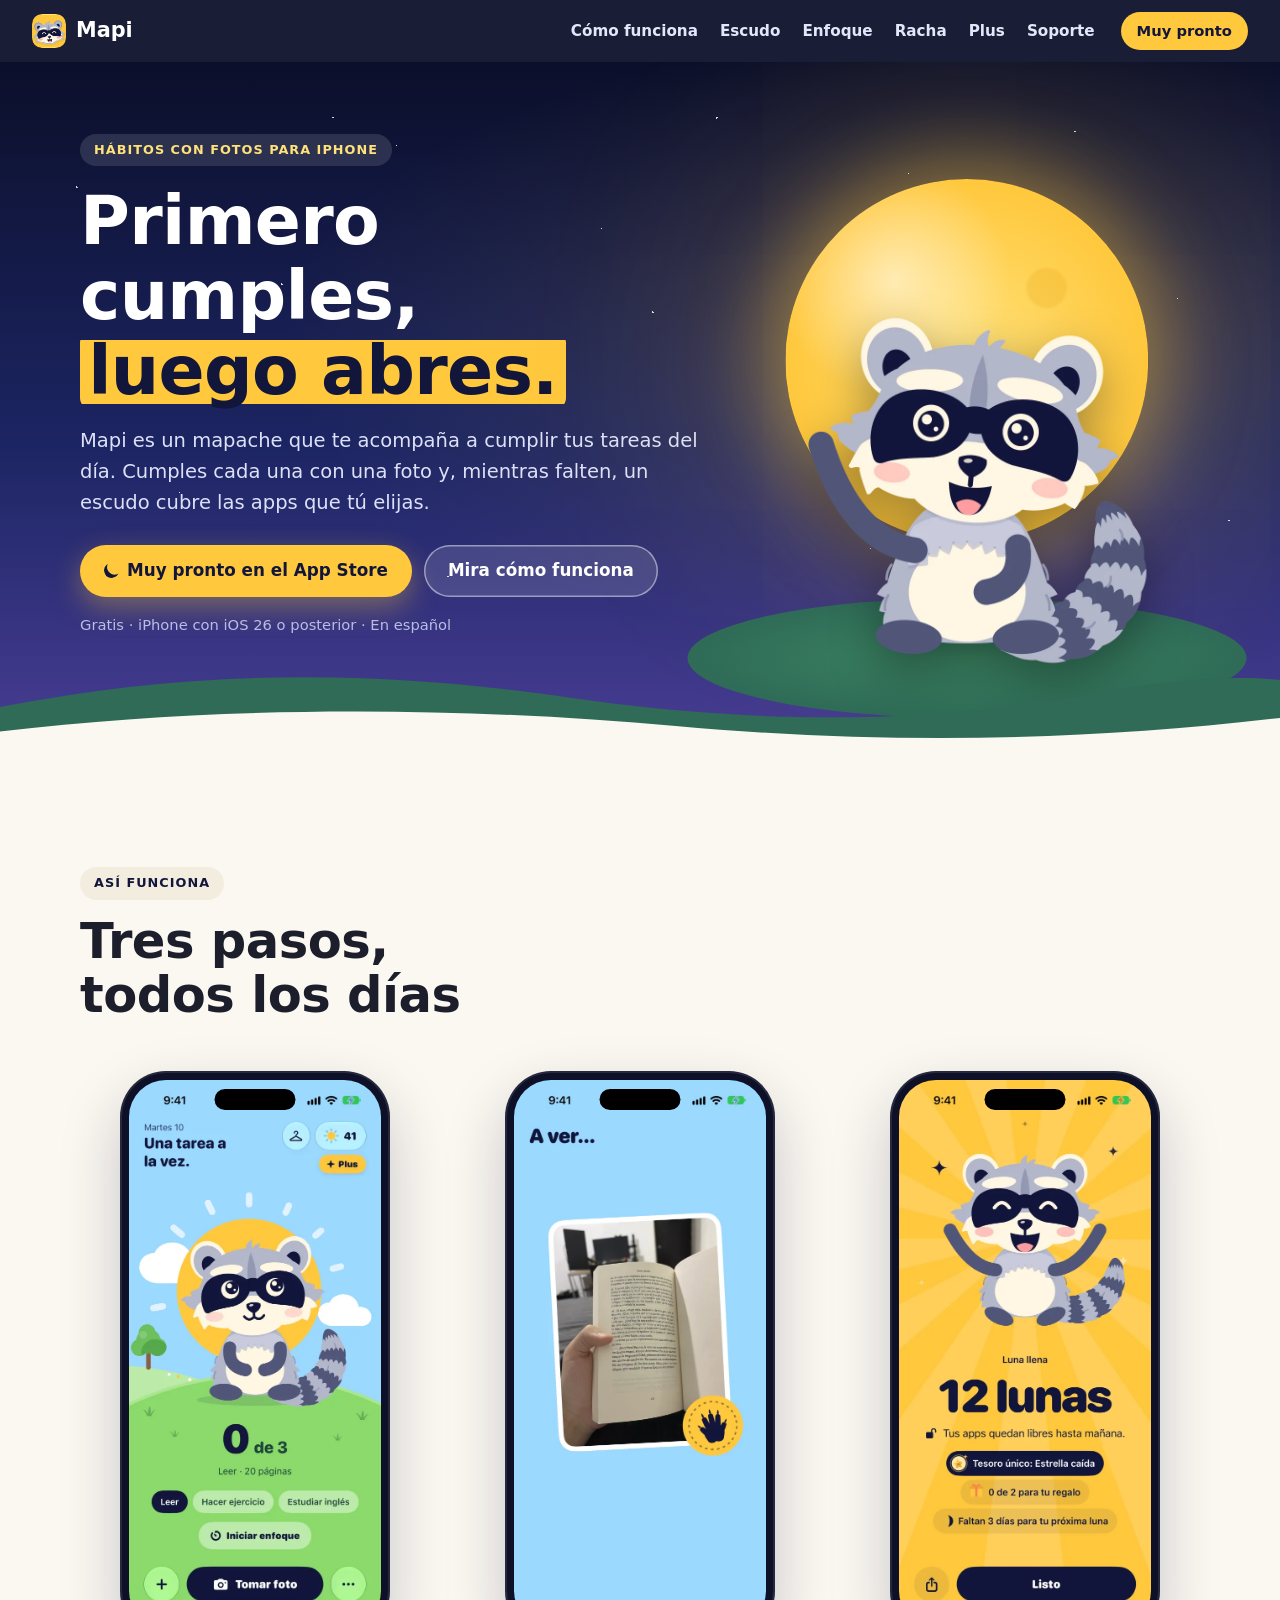
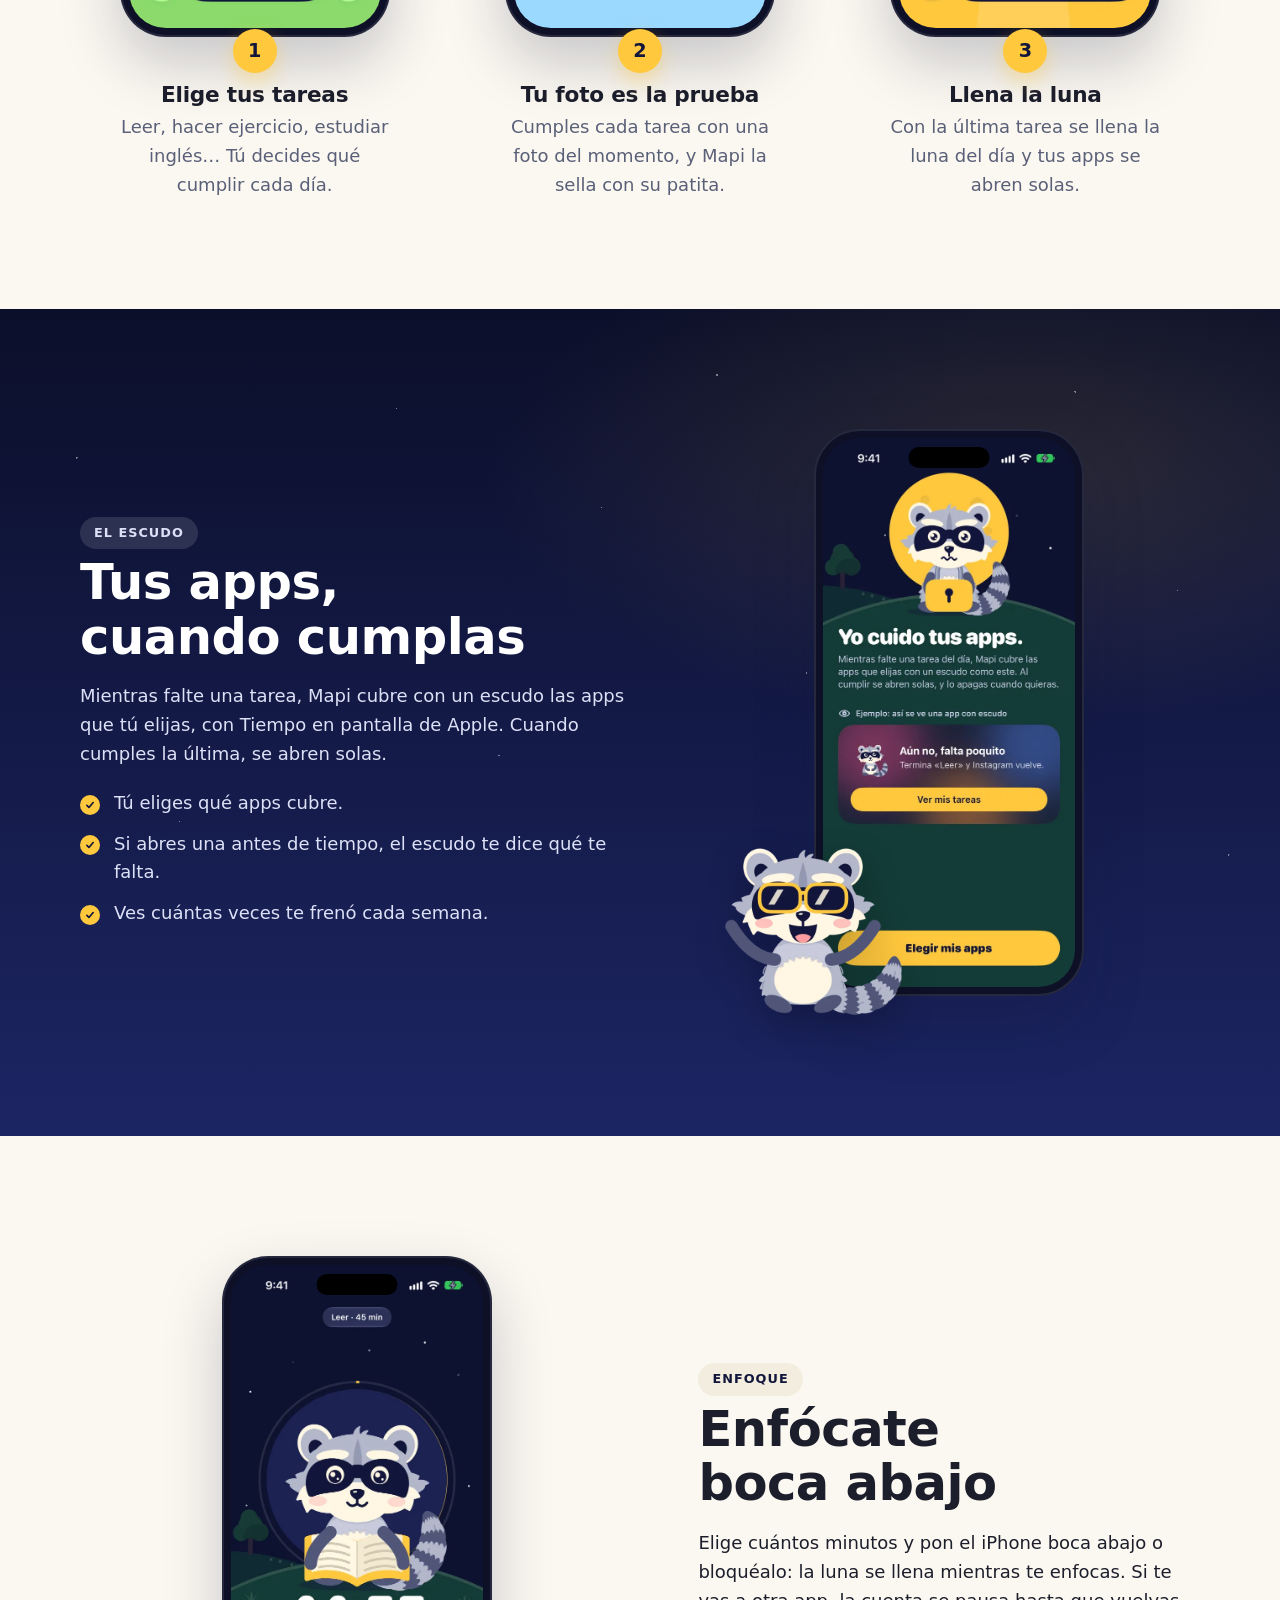
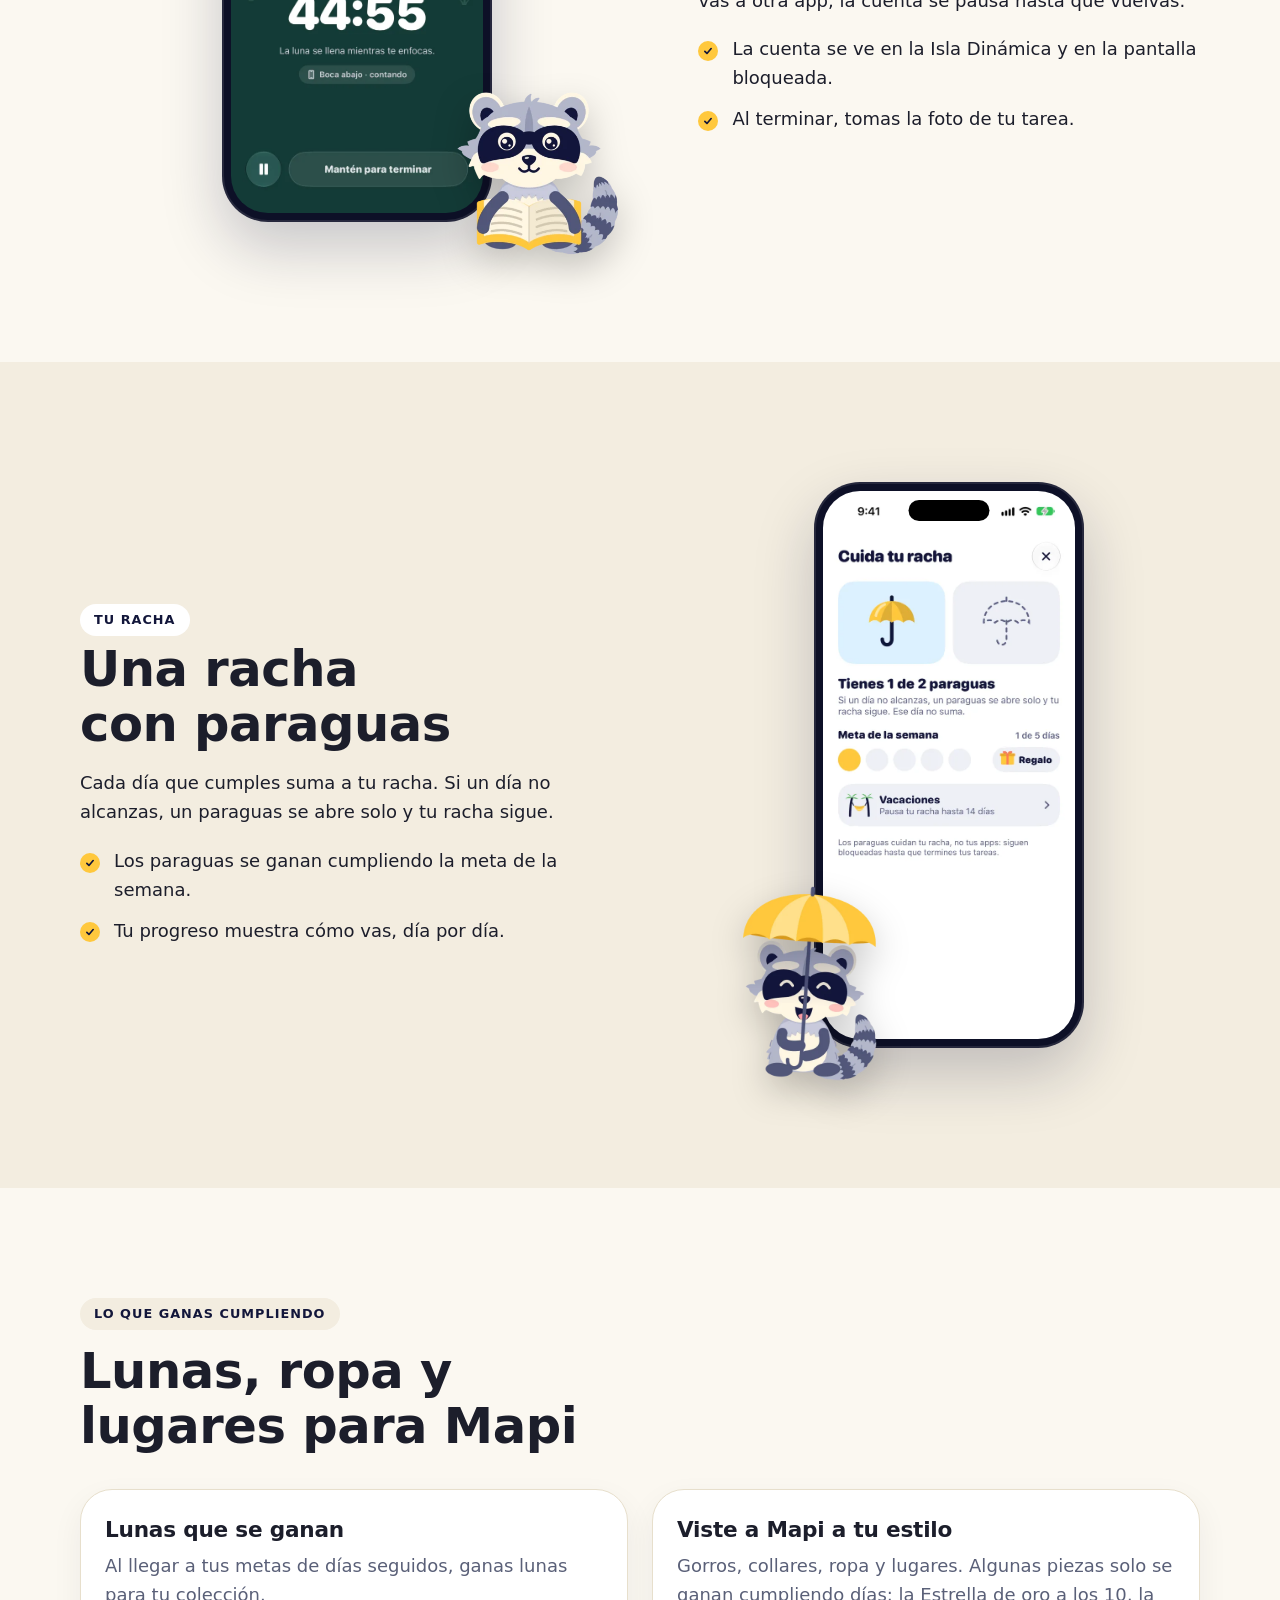
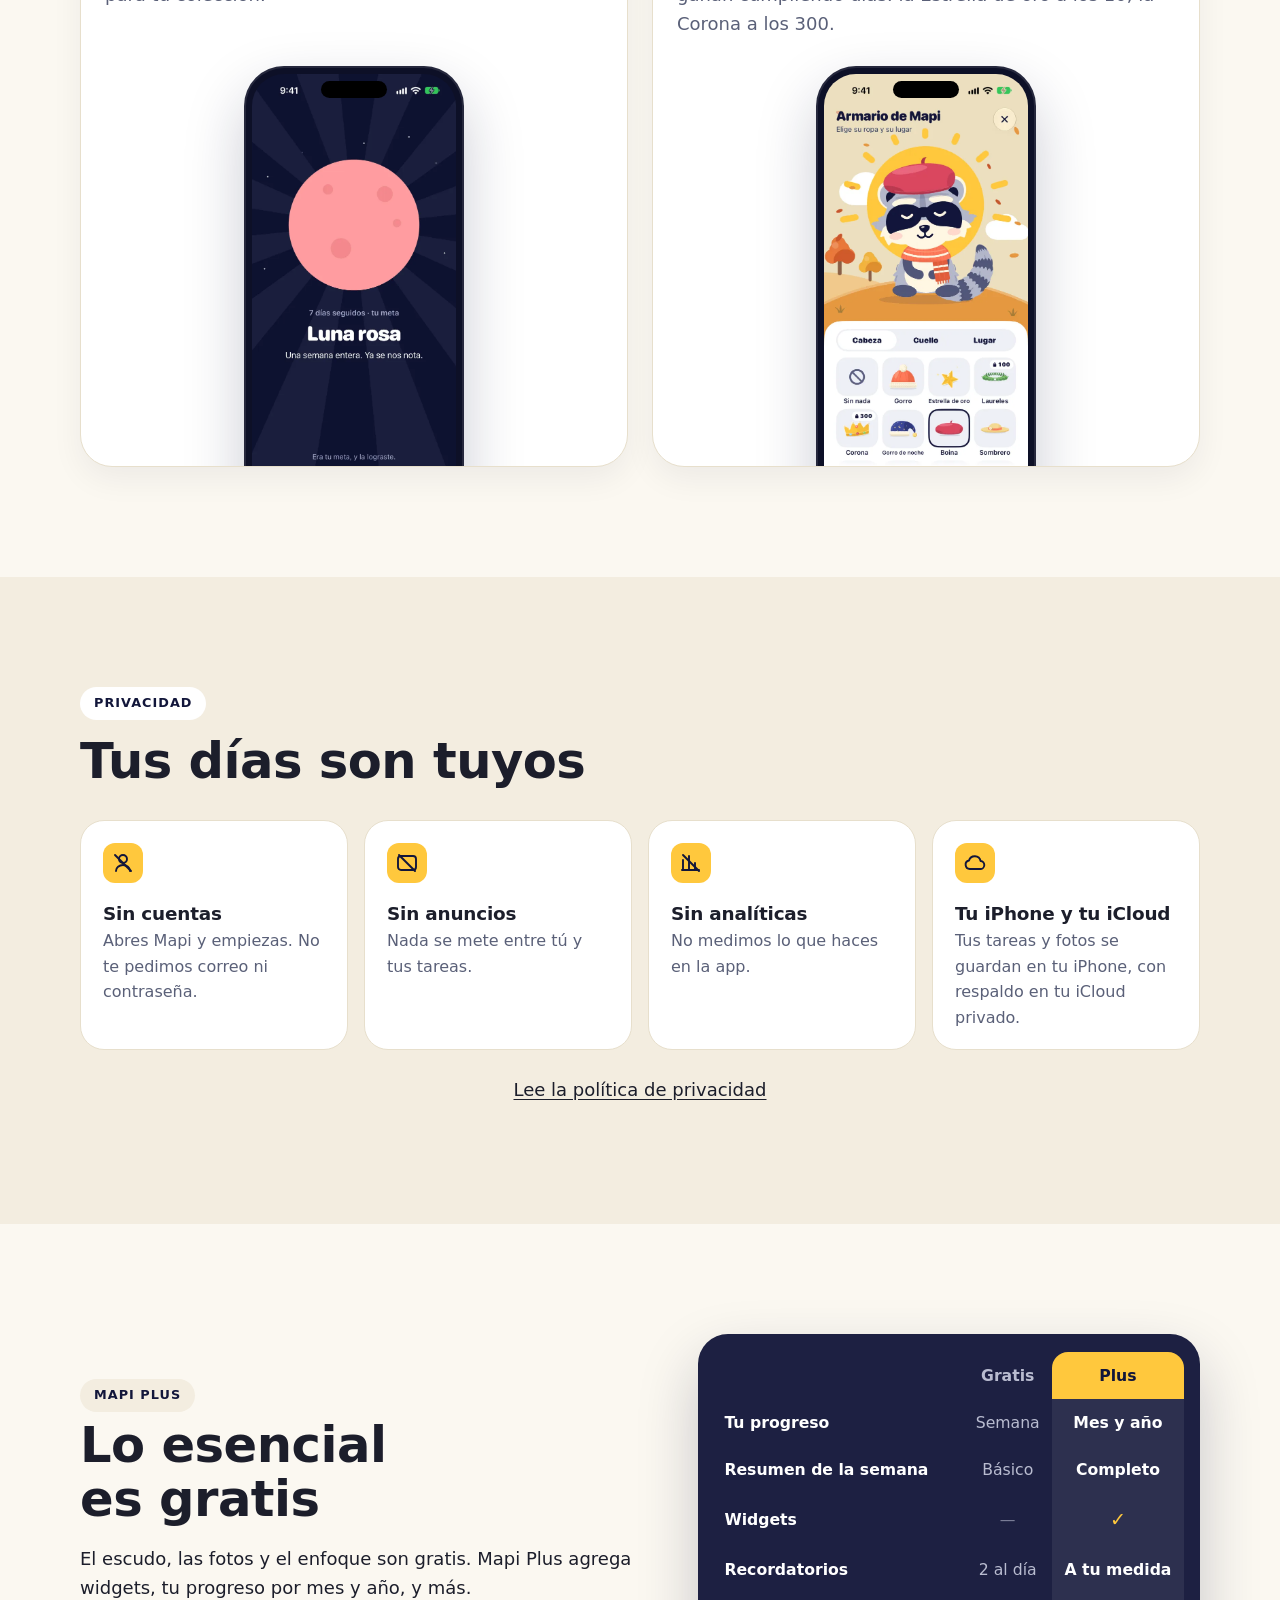
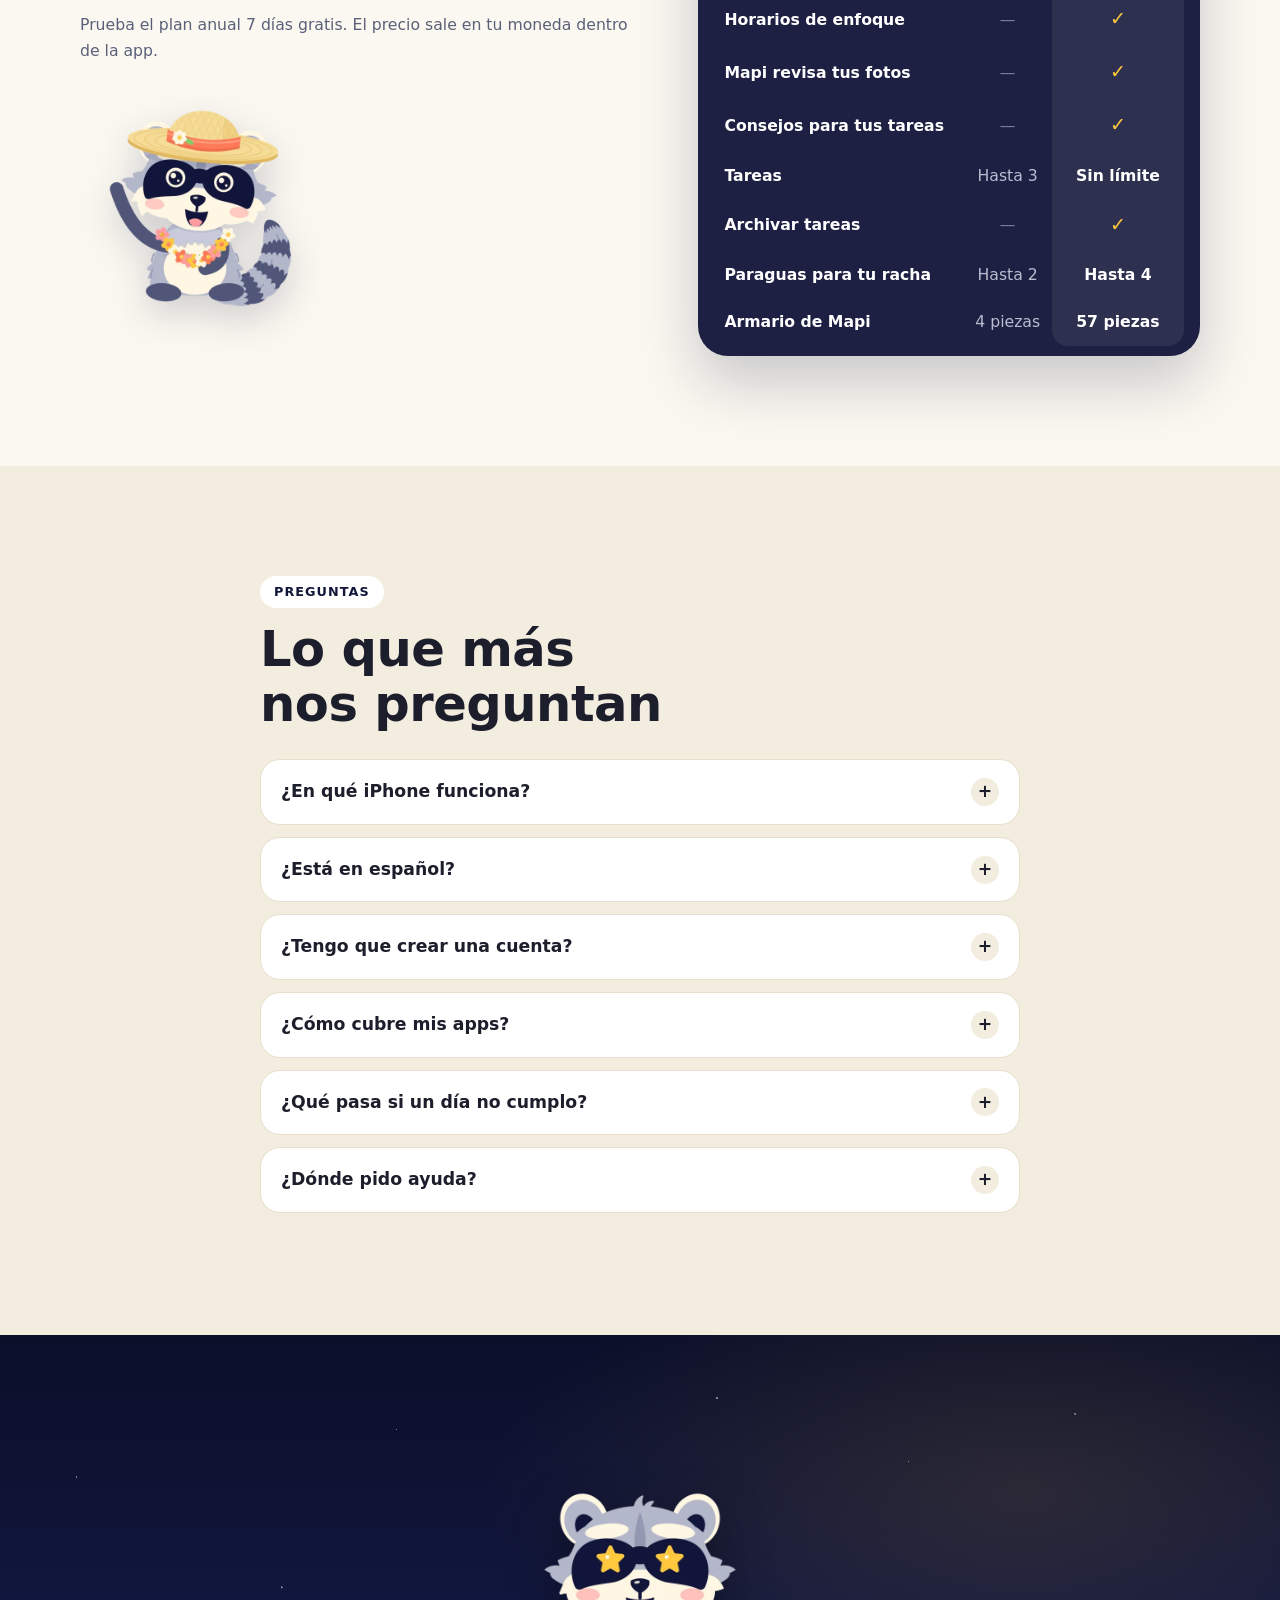
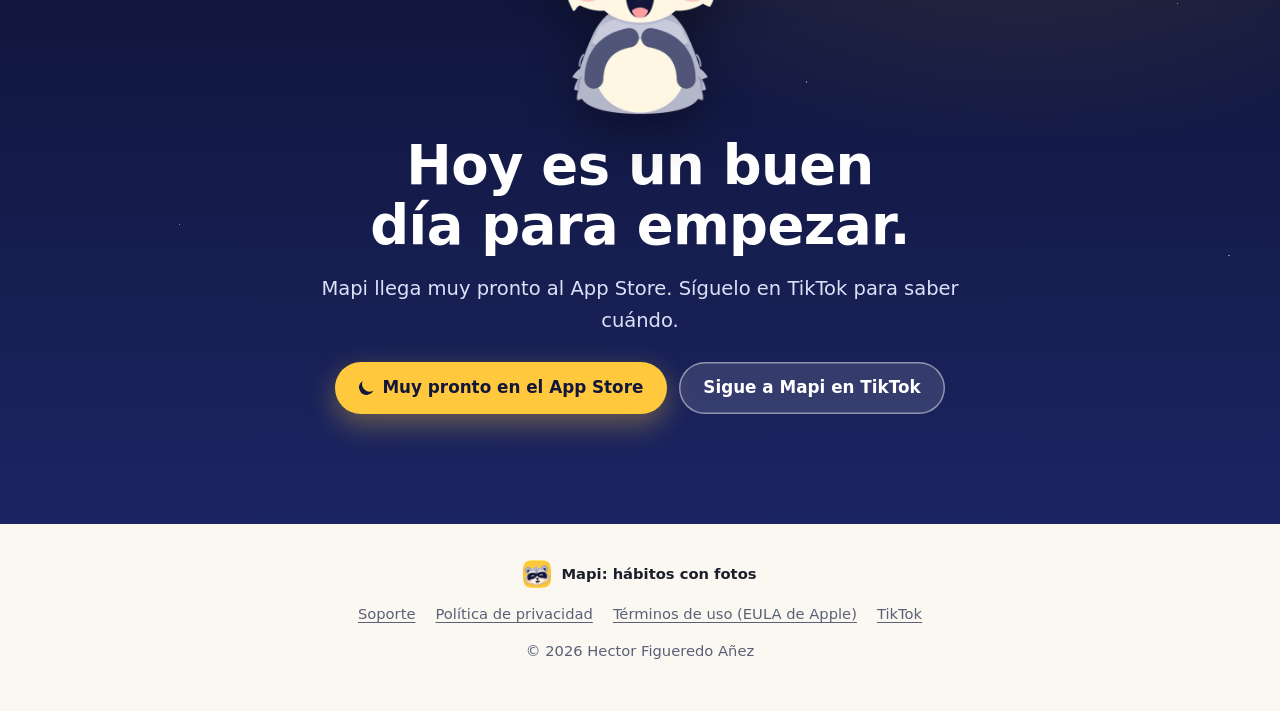
==== index.html @ 06d7ba02 "Cuentas nuevas del armario y política de cancelar Plus El armario dice 4 piezas gratis y 57 con Plus" ====
<!DOCTYPE html>
<html lang="es-MX">
<head>
  <meta charset="utf-8">
  <meta name="viewport" content="width=device-width, initial-scale=1, viewport-fit=cover">
  <title>Mapi: hábitos con fotos</title>
  <meta name="description" content="Mapi es un mapache que te acompaña a cumplir tus tareas del día. Cumples cada una con una foto y, mientras falten, un escudo cubre las apps que tú elijas.">
  <meta name="theme-color" content="#0E1230">
  <link rel="icon" href="mapi.png">
  <link rel="apple-touch-icon" href="mapi.png">
  <meta property="og:type" content="website">
  <meta property="og:locale" content="es_MX">
  <meta property="og:title" content="Mapi: hábitos con fotos">
  <meta property="og:description" content="Primero cumples, luego abres. Un mapache que te acompaña a cumplir tus tareas del día.">
  <meta property="og:url" content="https://mapihabits.github.io/">
  <meta property="og:image" content="https://mapihabits.github.io/img/compartir.jpg">
  <meta property="og:image:width" content="1200">
  <meta property="og:image:height" content="675">
  <meta name="twitter:card" content="summary_large_image">
  <link rel="stylesheet" href="portada.css">
  <script>document.documentElement.classList.add("js");</script>
</head>
<body>
  <a class="saltar" href="#contenido">Ir al contenido</a>

  <header class="barra">
    <a class="marca" href="./" aria-label="Mapi, inicio">
      <img src="mapi.png" alt="" width="34" height="34">
      <span>Mapi</span>
    </a>
    <nav class="barra-enlaces" aria-label="Secciones">
      <a href="#como-funciona">Cómo funciona</a>
      <a href="#escudo">Escudo</a>
      <a href="#enfoque">Enfoque</a>
      <a href="#racha">Racha</a>
      <a href="#plus">Plus</a>
      <a href="soporte.html">Soporte</a>
    </nav>
    <a class="boton boton-luna boton-chico" href="#descargar">Muy pronto</a>
  </header>

  <main id="contenido">
    <!-- Portada: la noche de Mapi, con su luna. -->
    <section class="hero">
      <div class="estrellas" aria-hidden="true"></div>
      <div class="estrellas estrellas-2" aria-hidden="true"></div>
      <div class="hero-grid">
        <div class="hero-texto">
          <p class="etiqueta">Hábitos con fotos para iPhone</p>
          <h1>Primero cumples, <mark>luego abres.</mark></h1>
          <p class="entrada">Mapi es un mapache que te acompaña a cumplir tus tareas del día. Cumples cada una con una foto y, mientras falten, un escudo cubre las apps que tú elijas.</p>
          <div class="acciones">
            <!-- Cuando Mapi esté publicada, cambia este span por:
                 <a class="boton boton-luna" href="https://apps.apple.com/app/id6831907210">Descargar en el App Store</a> -->
            <span class="boton boton-luna boton-pronto">Muy pronto en el App Store</span>
            <a class="boton boton-claro" href="#como-funciona">Mira cómo funciona</a>
          </div>
          <p class="nota-hero">Gratis · iPhone con iOS 26 o posterior · En español</p>
        </div>
        <div class="hero-escena">
          <div class="luna" aria-hidden="true"></div>
          <div class="colinita" aria-hidden="true"></div>
          <img class="mapi-hero" src="img/mapi-saluda.webp" alt="Mapi, un mapache, saludando frente a la luna" width="900" height="900" fetchpriority="high">
        </div>
      </div>
      <svg class="colinas" viewBox="0 0 1440 170" preserveAspectRatio="none" aria-hidden="true">
        <path class="colina-atras" d="M0 96 C 220 40 420 40 640 82 C 860 124 1060 120 1240 74 C 1330 52 1400 50 1440 56 L1440 170 L0 170 Z"/>
        <path class="colina-frente" d="M0 132 C 260 92 520 96 760 124 C 1000 152 1220 146 1440 112 L1440 170 L0 170 Z"/>
      </svg>
    </section>

    <!-- Así funciona -->
    <section class="seccion" id="como-funciona">
      <div class="contenedor">
        <p class="etiqueta etiqueta-tinta">Así funciona</p>
        <h2>Tres pasos, todos los días</h2>
        <ol class="pasos">
          <li class="paso revela">
            <div class="telefono"><img src="img/app-inicio.webp" alt="Inicio de Mapi con las tareas del día" width="600" height="1304" loading="lazy"></div>
            <span class="numero" aria-hidden="true">1</span>
            <h3>Elige tus tareas</h3>
            <p>Leer, hacer ejercicio, estudiar inglés… Tú decides qué cumplir cada día.</p>
          </li>
          <li class="paso revela">
            <div class="telefono"><img src="img/app-foto.webp" alt="Una foto de un libro sellada con la patita de Mapi" width="600" height="1304" loading="lazy"></div>
            <span class="numero" aria-hidden="true">2</span>
            <h3>Tu foto es la prueba</h3>
            <p>Cumples cada tarea con una foto del momento, y Mapi la sella con su patita.</p>
          </li>
          <li class="paso revela">
            <div class="telefono"><img src="img/app-luna.webp" alt="Mapi celebra con los brazos arriba: doce lunas" width="600" height="1304" loading="lazy"></div>
            <span class="numero" aria-hidden="true">3</span>
            <h3>Llena la luna</h3>
            <p>Con la última tarea se llena la luna del día y tus apps se abren solas.</p>
          </li>
        </ol>
      </div>
    </section>

    <!-- El escudo -->
    <section class="seccion noche" id="escudo">
      <div class="estrellas estrellas-suaves" aria-hidden="true"></div>
      <div class="contenedor dos">
        <div class="texto revela">
          <p class="etiqueta">El escudo</p>
          <h2>Tus apps, cuando cumplas</h2>
          <p>Mientras falte una tarea, Mapi cubre con un escudo las apps que tú elijas, con Tiempo en pantalla de Apple. Cuando cumples la última, se abren solas.</p>
          <ul class="lista">
            <li>Tú eliges qué apps cubre.</li>
            <li>Si abres una antes de tiempo, el escudo te dice qué te falta.</li>
            <li>Ves cuántas veces te frenó cada semana.</li>
          </ul>
        </div>
        <div class="visual revela">
          <div class="telefono"><img src="img/app-escudo.webp" alt="Pantalla del escudo: Yo cuido tus apps" width="600" height="1304" loading="lazy"></div>
          <img class="mapi-lado mapi-izq" src="img/mapi-lentes.webp" alt="" width="560" height="560" loading="lazy">
        </div>
      </div>
    </section>

    <!-- Enfoque -->
    <section class="seccion" id="enfoque">
      <div class="contenedor dos al-reves">
        <div class="texto revela">
          <p class="etiqueta etiqueta-tinta">Enfoque</p>
          <h2>Enfócate boca abajo</h2>
          <p>Elige cuántos minutos y pon el iPhone boca abajo o bloquéalo: la luna se llena mientras te enfocas. Si te vas a otra app, la cuenta se pausa hasta que vuelvas.</p>
          <ul class="lista lista-tinta">
            <li>La cuenta se ve en la Isla Dinámica y en la pantalla bloqueada.</li>
            <li>Al terminar, tomas la foto de tu tarea.</li>
          </ul>
        </div>
        <div class="visual revela">
          <div class="telefono"><img src="img/app-enfoque.webp" alt="Enfoque en curso: Mapi lee y la cuenta dice 44:55" width="600" height="1304" loading="lazy"></div>
          <img class="mapi-lado mapi-der" src="img/mapi-lee.webp" alt="" width="400" height="400" loading="lazy">
        </div>
      </div>
    </section>

    <!-- Racha -->
    <section class="seccion crema-oscura" id="racha">
      <div class="contenedor dos">
        <div class="texto revela">
          <p class="etiqueta etiqueta-tinta">Tu racha</p>
          <h2>Una racha con paraguas</h2>
          <p>Cada día que cumples suma a tu racha. Si un día no alcanzas, un paraguas se abre solo y tu racha sigue.</p>
          <ul class="lista lista-tinta">
            <li>Los paraguas se ganan cumpliendo la meta de la semana.</li>
            <li>Tu progreso muestra cómo vas, día por día.</li>
          </ul>
        </div>
        <div class="visual revela">
          <div class="telefono"><img src="img/app-racha.webp" alt="Cuida tu racha: tienes 1 de 2 paraguas" width="600" height="1304" loading="lazy"></div>
          <img class="mapi-lado mapi-izq" src="img/mapi-paraguas.webp" alt="" width="560" height="560" loading="lazy">
        </div>
      </div>
    </section>

    <!-- Colección -->
    <section class="seccion" id="coleccion">
      <div class="contenedor">
        <p class="etiqueta etiqueta-tinta">Lo que ganas cumpliendo</p>
        <h2>Lunas, ropa y lugares para Mapi</h2>
        <div class="tarjetas-dos">
          <article class="tarjeta-grande revela">
            <div class="tarjeta-texto">
              <h3>Lunas que se ganan</h3>
              <p>Al llegar a tus metas de días seguidos, ganas lunas para tu colección.</p>
            </div>
            <div class="telefono telefono-chico"><img src="img/app-luna-rosa.webp" alt="Luna rosa: siete días seguidos" width="600" height="1304" loading="lazy"></div>
          </article>
          <article class="tarjeta-grande revela">
            <div class="tarjeta-texto">
              <h3>Viste a Mapi a tu estilo</h3>
              <p>Gorros, collares, ropa y lugares. Algunas piezas solo se ganan cumpliendo días: la Estrella de oro a los 10, la Corona a los 300.</p>
            </div>
            <div class="telefono telefono-chico"><img src="img/app-armario.webp" alt="Armario de Mapi con gorros y piezas por ganar" width="600" height="1304" loading="lazy"></div>
          </article>
        </div>
      </div>
    </section>

    <!-- Privacidad -->
    <section class="seccion crema-oscura" id="privacidad">
      <div class="contenedor">
        <p class="etiqueta etiqueta-tinta">Privacidad</p>
        <h2>Tus días son tuyos</h2>
        <div class="cuadros">
          <div class="cuadro revela">
            <svg viewBox="0 0 24 24" aria-hidden="true"><path d="M12 12a4 4 0 1 0 0-8 4 4 0 0 0 0 8Zm-7 8c0-3.3 3.1-6 7-6s7 2.7 7 6"/><path d="M4 4l16 16"/></svg>
            <h3>Sin cuentas</h3>
            <p>Abres Mapi y empiezas. No te pedimos correo ni contraseña.</p>
          </div>
          <div class="cuadro revela">
            <svg viewBox="0 0 24 24" aria-hidden="true"><rect x="3" y="5" width="18" height="14" rx="3"/><path d="M4 4l16 16"/></svg>
            <h3>Sin anuncios</h3>
            <p>Nada se mete entre tú y tus tareas.</p>
          </div>
          <div class="cuadro revela">
            <svg viewBox="0 0 24 24" aria-hidden="true"><path d="M4 19V9m6 10V5m6 14v-7m4 7H3"/><path d="M4 4l16 16"/></svg>
            <h3>Sin analíticas</h3>
            <p>No medimos lo que haces en la app.</p>
          </div>
          <div class="cuadro revela">
            <svg viewBox="0 0 24 24" aria-hidden="true"><path d="M7 18h10a4 4 0 0 0 .6-8A6 6 0 0 0 6 9.5 4.3 4.3 0 0 0 7 18Z"/></svg>
            <h3>Tu iPhone y tu iCloud</h3>
            <p>Tus tareas y fotos se guardan en tu iPhone, con respaldo en tu iCloud privado.</p>
          </div>
        </div>
        <p class="centro"><a href="privacidad.html">Lee la política de privacidad</a></p>
      </div>
    </section>

    <!-- Mapi Plus -->
    <section class="seccion" id="plus">
      <div class="contenedor dos dos-plus">
        <div class="texto revela">
          <p class="etiqueta etiqueta-tinta">Mapi Plus</p>
          <h2>Lo esencial es gratis</h2>
          <p>El escudo, las fotos y el enfoque son gratis. Mapi Plus agrega widgets, tu progreso por mes y año, y más.</p>
          <p class="nota">Prueba el plan anual 7 días gratis. El precio sale en tu moneda dentro de la app.</p>
          <img class="mapi-plus" src="img/mapi-verano.webp" alt="" width="560" height="560" loading="lazy">
        </div>
        <div class="tabla-plus revela">
          <table>
            <caption class="solo-lector">Qué trae Mapi gratis y qué agrega Mapi Plus</caption>
            <thead>
              <tr><th scope="col"><span class="solo-lector">Función</span></th><th scope="col">Gratis</th><th scope="col" class="col-plus">Plus</th></tr>
            </thead>
            <tbody>
              <tr><th scope="row">Tu progreso</th><td>Semana</td><td class="col-plus">Mes y año</td></tr>
              <tr><th scope="row">Resumen de la semana</th><td>Básico</td><td class="col-plus">Completo</td></tr>
              <tr><th scope="row">Widgets</th><td><span class="no" aria-label="No">—</span></td><td class="col-plus"><span class="si" aria-label="Sí">✓</span></td></tr>
              <tr><th scope="row">Recordatorios</th><td>2 al día</td><td class="col-plus">A tu medida</td></tr>
              <tr><th scope="row">Horarios de enfoque</th><td><span class="no" aria-label="No">—</span></td><td class="col-plus"><span class="si" aria-label="Sí">✓</span></td></tr>
              <tr><th scope="row">Mapi revisa tus fotos</th><td><span class="no" aria-label="No">—</span></td><td class="col-plus"><span class="si" aria-label="Sí">✓</span></td></tr>
              <tr><th scope="row">Consejos para tus tareas</th><td><span class="no" aria-label="No">—</span></td><td class="col-plus"><span class="si" aria-label="Sí">✓</span></td></tr>
              <tr><th scope="row">Tareas</th><td>Hasta 3</td><td class="col-plus">Sin límite</td></tr>
              <tr><th scope="row">Archivar tareas</th><td><span class="no" aria-label="No">—</span></td><td class="col-plus"><span class="si" aria-label="Sí">✓</span></td></tr>
              <tr><th scope="row">Paraguas para tu racha</th><td>Hasta 2</td><td class="col-plus">Hasta 4</td></tr>
              <tr><th scope="row">Armario de Mapi</th><td>4 piezas</td><td class="col-plus">57 piezas</td></tr>
            </tbody>
          </table>
        </div>
      </div>
    </section>

    <!-- Preguntas -->
    <section class="seccion crema-oscura" id="preguntas">
      <div class="contenedor angosto">
        <p class="etiqueta etiqueta-tinta">Preguntas</p>
        <h2>Lo que más nos preguntan</h2>
        <div class="preguntas">
          <details>
            <summary>¿En qué iPhone funciona?</summary>
            <p>En iPhone con iOS 26 o posterior.</p>
          </details>
          <details>
            <summary>¿Está en español?</summary>
            <p>Sí. Por ahora Mapi está solo en español.</p>
          </details>
          <details>
            <summary>¿Tengo que crear una cuenta?</summary>
            <p>No. Abres la app y empiezas.</p>
          </details>
          <details>
            <summary>¿Cómo cubre mis apps?</summary>
            <p>Con Tiempo en pantalla de Apple. Tú eliges las apps y le das permiso a Mapi. Puedes quitar el permiso cuando quieras desde Ajustes.</p>
          </details>
          <details>
            <summary>¿Qué pasa si un día no cumplo?</summary>
            <p>Si tienes un paraguas, se abre solo y tu racha sigue. En Tu progreso ese día cuenta como no cumplido, para que veas cómo vas de verdad.</p>
          </details>
          <details>
            <summary>¿Dónde pido ayuda?</summary>
            <p>En la página de <a href="soporte.html">soporte</a> encuentras más respuestas y nuestro correo.</p>
          </details>
        </div>
      </div>
    </section>

    <!-- Cierre -->
    <section class="seccion noche cierre" id="descargar">
      <div class="estrellas estrellas-suaves" aria-hidden="true"></div>
      <div class="contenedor centro revela">
        <img class="mapi-cierre" src="img/mapi-estrellas.webp" alt="Mapi con estrellas en los ojos" width="560" height="560" loading="lazy">
        <h2>Hoy es un buen día para empezar.</h2>
        <p class="entrada">Mapi llega muy pronto al App Store. Síguelo en TikTok para saber cuándo.</p>
        <div class="acciones acciones-centro">
          <!-- Cuando Mapi esté publicada, cambia este span por:
               <a class="boton boton-luna" href="https://apps.apple.com/app/id6831907210">Descargar en el App Store</a> -->
          <span class="boton boton-luna boton-pronto">Muy pronto en el App Store</span>
          <a class="boton boton-claro" href="https://www.tiktok.com/@mapihabitos" rel="noopener">Sigue a Mapi en TikTok</a>
        </div>
      </div>
    </section>
  </main>

  <footer class="pie">
    <div class="pie-marca">
      <img src="mapi.png" alt="" width="28" height="28">
      <span>Mapi: hábitos con fotos</span>
    </div>
    <nav aria-label="Enlaces">
      <a href="soporte.html">Soporte</a>
      <a href="privacidad.html">Política de privacidad</a>
      <a href="https://www.apple.com/legal/internet-services/itunes/dev/stdeula/">Términos de uso (EULA de Apple)</a>
      <a href="https://www.tiktok.com/@mapihabitos" rel="noopener">TikTok</a>
    </nav>
    <p>© 2026 Hector Figueredo Añez</p>
  </footer>

  <script>
    // Las secciones aparecen suave al llegar a ellas. Sin movimiento si así lo pide el iPhone.
    (function () {
      var items = document.querySelectorAll(".revela");
      var calma = window.matchMedia("(prefers-reduced-motion: reduce)").matches;
      if (calma || !("IntersectionObserver" in window)) {
        items.forEach(function (el) { el.classList.add("visible"); });
        return;
      }
      var mira = new IntersectionObserver(function (entradas) {
        entradas.forEach(function (e) {
          if (e.isIntersecting) { e.target.classList.add("visible"); mira.unobserve(e.target); }
        });
      }, { rootMargin: "0px 0px -5% 0px", threshold: 0.08 });
      items.forEach(function (el) { mira.observe(el); });
    })();
  </script>
</body>
</html>
---- portada.css ----
/* Mapi: hábitos con fotos. Portada. Sin fuentes, scripts ni imágenes de otros sitios. */
:root {
  color-scheme: light;
  --tinta: #12163A;
  --luna: #FFC83D;
  --luna-clara: #FFE27A;
  --fondo: #FBF8F1;
  --fondo-2: #F3EDE0;
  --tarjeta: #FFFFFF;
  --texto: #1C1E2B;
  --suave: #5A6078;
  --borde: #E7DFCC;
  --cielo-1: #0B0F2A;
  --cielo-2: #1C2563;
  --cielo-3: #4A3E96;
  --colina-atras: #2F6B57;
  --colina-frente: var(--fondo);
  --sombra: 0 26px 60px rgba(18, 22, 58, 0.22);
  --redonda: ui-rounded, "SF Pro Rounded", "Nunito", system-ui, -apple-system, "Segoe UI", Roboto, sans-serif;
  --normal: -apple-system, BlinkMacSystemFont, system-ui, "Segoe UI", Roboto, "Helvetica Neue", Arial, sans-serif;
  --ancho: 1120px;
}

/* La portada tiene su propio día y su propia noche: no cambia con el modo oscuro del iPhone. */

* { box-sizing: border-box; }
html { scroll-behavior: smooth; scroll-padding-top: 76px; }
body {
  margin: 0;
  background: var(--fondo);
  color: var(--texto);
  font: 18px/1.6 var(--normal);
  -webkit-text-size-adjust: 100%;
  overflow-x: hidden;
}
img { max-width: 100%; height: auto; }
a { color: inherit; text-underline-offset: 3px; }
a:focus-visible, summary:focus-visible, .boton:focus-visible {
  outline: 3px solid var(--luna);
  outline-offset: 3px;
  border-radius: 10px;
}

h1, h2, h3 { font-family: var(--redonda); font-weight: 800; line-height: 1.1; letter-spacing: -0.01em; }
h2 { font-size: clamp(2rem, 4.4vw, 3.1rem); margin: 6px 0 18px; text-wrap: balance; }
h3 { font-size: 1.35rem; margin: 18px 0 6px; }
p { margin: 10px 0; }

.saltar {
  position: absolute; left: 12px; top: -60px; z-index: 20;
  background: var(--luna); color: var(--tinta); padding: 10px 14px; border-radius: 12px; font-weight: 700;
}
.saltar:focus { top: 12px; }

.solo-lector {
  position: absolute; width: 1px; height: 1px; overflow: hidden; clip: rect(0 0 0 0); white-space: nowrap;
}

/* Barra de arriba */
.barra {
  position: sticky; top: 0; z-index: 10;
  display: flex; align-items: center; gap: 18px;
  padding: 12px max(16px, env(safe-area-inset-left)) 12px max(16px, env(safe-area-inset-right));
  background: rgba(11, 15, 42, 0.94);
  -webkit-backdrop-filter: saturate(150%) blur(16px);
  backdrop-filter: saturate(150%) blur(16px);
  color: #FFFFFF;
}
.marca { display: flex; align-items: center; gap: 10px; text-decoration: none; font-family: var(--redonda); font-weight: 800; font-size: 1.3rem; }
.marca img { border-radius: 10px; }
.barra-enlaces { display: none; gap: 22px; margin-left: auto; }
.barra-enlaces a { text-decoration: none; font-weight: 600; font-size: 0.95rem; color: #E4E7FA; }
.barra-enlaces a:hover { color: var(--luna); }
.barra > .boton { margin-left: auto; }
@media (min-width: 900px) {
  .barra { padding-left: 32px; padding-right: 32px; }
  .barra-enlaces { display: flex; }
  .barra > .boton { margin-left: 8px; }
}

/* Botones */
.boton {
  display: inline-flex; align-items: center; justify-content: center; gap: 8px;
  min-height: 52px; padding: 0 24px; border-radius: 999px;
  font-family: var(--redonda); font-weight: 800; font-size: 1.05rem; text-decoration: none;
  transition: transform 0.2s ease, box-shadow 0.2s ease, background 0.2s ease;
}
.boton-luna { background: var(--luna); color: var(--tinta); box-shadow: 0 10px 28px rgba(255, 200, 61, 0.35); }
.boton-claro { background: rgba(255, 255, 255, 0.12); color: #FFFFFF; box-shadow: inset 0 0 0 1.5px rgba(255, 255, 255, 0.45); }
a.boton:hover { transform: translateY(-2px); }
.boton-chico { min-height: 38px; padding: 0 16px; font-size: 0.92rem; box-shadow: none; }
.boton-pronto { cursor: default; }
/* Una lunita creciente antes del texto. */
.boton-pronto::before {
  content: ""; width: 15px; height: 15px; border-radius: 50%;
  box-shadow: inset 4px -2px 0 0 var(--tinta);
  transform: rotate(-20deg);
}
.acciones { display: flex; flex-wrap: wrap; gap: 12px; margin-top: 26px; }
.acciones-centro { justify-content: center; }

/* Etiquetas */
.etiqueta {
  display: inline-block; margin: 0; padding: 6px 14px; border-radius: 999px;
  background: rgba(255, 255, 255, 0.12); color: var(--luna-clara);
  font-family: var(--redonda); font-weight: 800; font-size: 0.8rem; letter-spacing: 0.08em; text-transform: uppercase;
}
.etiqueta-tinta { background: var(--fondo-2); color: var(--tinta); }
.crema-oscura .etiqueta-tinta { background: var(--tarjeta); }

/* Portada */
.hero {
  position: relative; overflow: hidden; color: #FFFFFF;
  background:
    radial-gradient(1200px 520px at 78% 40%, rgba(255, 200, 61, 0.16), transparent 60%),
    linear-gradient(180deg, var(--cielo-1) 0%, var(--cielo-2) 55%, var(--cielo-3) 100%);
  padding: 48px 20px 0;
}
.estrellas, .estrellas-2 {
  position: absolute; inset: 0; pointer-events: none;
  background-image:
    radial-gradient(1.6px 1.6px at 6% 18%, #fff 50%, transparent 52%),
    radial-gradient(1.2px 1.2px at 14% 62%, #fff 50%, transparent 52%),
    radial-gradient(2px 2px at 22% 32%, #fff 50%, transparent 52%),
    radial-gradient(1.3px 1.3px at 31% 12%, #fff 50%, transparent 52%),
    radial-gradient(1.5px 1.5px at 39% 54%, #fff 50%, transparent 52%),
    radial-gradient(1.2px 1.2px at 47% 24%, #fff 50%, transparent 52%),
    radial-gradient(2px 2px at 56% 8%, #fff 50%, transparent 52%),
    radial-gradient(1.4px 1.4px at 63% 44%, #fff 50%, transparent 52%),
    radial-gradient(1.2px 1.2px at 71% 16%, #fff 50%, transparent 52%),
    radial-gradient(1.8px 1.8px at 84% 10%, #fff 50%, transparent 52%),
    radial-gradient(1.3px 1.3px at 92% 34%, #fff 50%, transparent 52%),
    radial-gradient(1.5px 1.5px at 96% 66%, #fff 50%, transparent 52%);
  opacity: 0.85;
  animation: titila 5s ease-in-out infinite;
}
.estrellas-2 {
  background-image:
    radial-gradient(1.2px 1.2px at 10% 40%, #fff 50%, transparent 52%),
    radial-gradient(1.6px 1.6px at 26% 8%, #fff 50%, transparent 52%),
    radial-gradient(1.2px 1.2px at 35% 74%, #fff 50%, transparent 52%),
    radial-gradient(1.8px 1.8px at 51% 36%, #fff 50%, transparent 52%),
    radial-gradient(1.2px 1.2px at 68% 70%, #fff 50%, transparent 52%),
    radial-gradient(1.5px 1.5px at 77% 28%, #fff 50%, transparent 52%),
    radial-gradient(1.2px 1.2px at 88% 52%, #fff 50%, transparent 52%);
  animation-delay: -2.5s;
}
.estrellas-suaves { opacity: 0.45; }
@keyframes titila { 0%, 100% { opacity: 0.85; } 50% { opacity: 0.35; } }

.hero-grid {
  position: relative; z-index: 1;
  max-width: var(--ancho); margin: 0 auto;
  display: grid; gap: 8px; align-items: center;
}
.hero-texto { text-align: center; }
.hero h1 { font-size: clamp(2.5rem, 7.4vw, 4.25rem); margin: 18px 0 16px; text-wrap: balance; }
.hero mark {
  color: var(--tinta);
  background: linear-gradient(transparent 12%, var(--luna) 12%, var(--luna) 92%, transparent 92%);
  padding: 0 0.12em; border-radius: 0.18em;
  -webkit-box-decoration-break: clone; box-decoration-break: clone;
}
.entrada { font-size: clamp(1.05rem, 2.2vw, 1.22rem); color: #DDE1F7; max-width: 34em; margin-left: auto; margin-right: auto; }
.hero .acciones { justify-content: center; }
.nota-hero { color: #B8BEE3; font-size: 0.92rem; margin-top: 16px; }

.hero-escena { position: relative; height: clamp(300px, 78vw, 470px); margin-top: 8px; }
.luna {
  position: absolute; left: 50%; top: 4%; transform: translateX(-50%);
  width: min(78%, 380px); aspect-ratio: 1; border-radius: 50%;
  background:
    radial-gradient(circle at 30% 28%, rgba(255, 255, 255, 0.55), transparent 32%),
    radial-gradient(circle at 68% 64%, rgba(233, 170, 30, 0.35) 0 9%, transparent 10%),
    radial-gradient(circle at 34% 70%, rgba(233, 170, 30, 0.3) 0 6%, transparent 7%),
    radial-gradient(circle at 72% 30%, rgba(233, 170, 30, 0.28) 0 5%, transparent 6%),
    radial-gradient(circle at 50% 50%, var(--luna-clara), var(--luna) 70%);
  box-shadow: 0 0 80px 18px rgba(255, 200, 61, 0.42), 0 0 220px 60px rgba(255, 200, 61, 0.16);
}
.colinita {
  position: absolute; left: 50%; bottom: -40px; transform: translateX(-50%);
  width: min(120%, 620px); height: 120px; border-radius: 50%;
  background: radial-gradient(closest-side, #3B8462, #2F6B57);
}
.mapi-hero {
  position: absolute; left: 50%; bottom: 6px; transform: translateX(-50%);
  width: min(92%, 430px);
  filter: drop-shadow(0 18px 24px rgba(0, 0, 0, 0.35));
  animation: flota 4.5s ease-in-out infinite;
}
@keyframes flota { 0%, 100% { transform: translate(-50%, 0); } 50% { transform: translate(-50%, -8px); } }

.colinas { position: relative; z-index: 2; display: block; width: calc(100% + 40px); height: clamp(60px, 9vw, 130px); margin: -40px -20px 0; }
.colina-atras { fill: var(--colina-atras); }
.colina-frente { fill: var(--colina-frente); }

@media (min-width: 900px) {
  .hero { padding: 72px 32px 0; }
  .hero-grid { grid-template-columns: 1.15fr 0.85fr; gap: 24px; }
  .hero-texto { text-align: left; padding-bottom: 56px; }
  .entrada { margin-left: 0; }
  .hero .acciones { justify-content: flex-start; }
  .hero-escena { height: 520px; margin-top: 0; }
  .colinas { width: calc(100% + 64px); margin: -60px -32px 0; }
}

/* Secciones */
.seccion { position: relative; padding: clamp(64px, 10vw, 110px) 20px; }
.crema-oscura { background: var(--fondo-2); }
.contenedor { max-width: var(--ancho); margin: 0 auto; position: relative; z-index: 1; }
.angosto { max-width: 760px; }
.centro { text-align: center; }
.seccion > .contenedor > .etiqueta + h2 { margin-top: 14px; }
.seccion > .contenedor > h2 { max-width: 18ch; }
.centro > h2, .seccion .centro h2 { margin-left: auto; margin-right: auto; }

.noche {
  color: #FFFFFF; overflow: hidden;
  background:
    radial-gradient(900px 420px at 80% 20%, rgba(255, 200, 61, 0.12), transparent 60%),
    linear-gradient(180deg, var(--cielo-1), var(--cielo-2));
}
.noche p, .noche li { color: #DDE1F7; }

/* Teléfono */
.telefono {
  position: relative; width: min(100%, 270px); margin: 0 auto;
  padding: 9px; border-radius: 46px; background: #0D1027;
  box-shadow: var(--sombra), inset 0 0 0 2px rgba(255, 255, 255, 0.10);
}
.telefono::before {
  content: ""; position: absolute; z-index: 2; top: 18px; left: 50%; transform: translateX(-50%);
  width: 30%; height: 21px; border-radius: 999px; background: #000;
}
.telefono img { display: block; width: 100%; border-radius: 37px; }
.telefono-chico { width: min(100%, 220px); border-radius: 40px; padding: 8px; }
.telefono-chico img { border-radius: 32px; }
.telefono-chico::before { top: 15px; height: 17px; }

/* Pasos */
.pasos {
  list-style: none; margin: 40px -20px 0; padding: 4px 20px 20px;
  display: grid; grid-auto-flow: column; grid-auto-columns: min(78%, 300px); gap: 22px;
  overflow-x: auto; scroll-snap-type: x mandatory; -webkit-overflow-scrolling: touch;
  scrollbar-width: none;
}
.pasos::-webkit-scrollbar { display: none; }
.paso { scroll-snap-align: center; text-align: center; position: relative; }
.paso .numero {
  display: inline-grid; place-items: center; width: 44px; height: 44px; margin-top: -22px; position: relative; z-index: 3;
  border-radius: 50%; background: var(--luna); color: var(--tinta);
  font-family: var(--redonda); font-weight: 900; font-size: 1.2rem; box-shadow: 0 8px 20px rgba(255, 200, 61, 0.4);
}
.paso h3 { margin-top: 10px; }
.paso p { color: var(--suave); margin: 4px auto 0; max-width: 24ch; }
@media (min-width: 900px) {
  .pasos { grid-auto-flow: row; grid-template-columns: repeat(3, 1fr); overflow: visible; margin: 48px 0 0; padding: 0; gap: 36px; }
}

/* Dos columnas */
.dos { display: grid; gap: 44px; align-items: center; }
.dos .texto { max-width: 34em; }
.visual { position: relative; padding: 10px 0 30px; }
.mapi-lado {
  position: absolute; bottom: -6px; width: clamp(130px, 34vw, 210px);
  filter: drop-shadow(0 14px 18px rgba(0, 0, 0, 0.22));
}
.mapi-izq { left: max(0px, calc(50% - 290px)); }
.mapi-der { right: max(0px, calc(50% - 290px)); }
@media (min-width: 900px) {
  .dos { grid-template-columns: 1.05fr 0.95fr; gap: 64px; }
  .dos.al-reves .visual { order: -1; }
}

.lista { list-style: none; padding: 0; margin: 20px 0 0; display: grid; gap: 12px; }
.lista li { position: relative; padding-left: 34px; }
.lista li::before {
  content: ""; position: absolute; left: 0; top: 0.32em; width: 20px; height: 20px; border-radius: 50%;
  background: var(--luna) url("data:image/svg+xml,%3Csvg xmlns='http://www.w3.org/2000/svg' viewBox='0 0 20 20'%3E%3Cpath d='M5.5 10.5l3 3 6-7' fill='none' stroke='%2312163A' stroke-width='2.4' stroke-linecap='round' stroke-linejoin='round'/%3E%3C/svg%3E") center / 14px no-repeat;
}
.lista-tinta li { color: var(--texto); }

/* Colección */
.tarjetas-dos { display: grid; gap: 24px; margin-top: 36px; }
.tarjeta-grande {
  display: grid; grid-template-rows: auto 1fr; gap: 18px; align-items: start; overflow: hidden;
  background: var(--tarjeta); border: 1px solid var(--borde); border-radius: 32px;
  padding: 28px 24px 0; box-shadow: 0 12px 32px rgba(18, 22, 58, 0.06);
}
.tarjeta-grande h3 { margin-top: 0; }
.tarjeta-grande p { color: var(--suave); }
.tarjeta-grande .telefono { margin-bottom: -60px; align-self: end; }
@media (min-width: 760px) { .tarjetas-dos { grid-template-columns: 1fr 1fr; } }

/* Privacidad */
.cuadros { display: grid; gap: 16px; margin-top: 32px; }
.cuadro {
  background: var(--tarjeta); border: 1px solid var(--borde); border-radius: 24px; padding: 22px 22px 18px;
}
.cuadro svg {
  width: 40px; height: 40px; padding: 8px; border-radius: 12px; background: var(--luna);
  fill: none; stroke: var(--tinta); stroke-width: 1.9; stroke-linecap: round; stroke-linejoin: round;
}
.cuadro h3 { margin: 12px 0 4px; font-size: 1.15rem; }
.cuadro p { color: var(--suave); margin: 0; font-size: 1rem; }
.seccion .centro { margin-top: 26px; }
@media (min-width: 640px) { .cuadros { grid-template-columns: 1fr 1fr; } }
@media (min-width: 1000px) { .cuadros { grid-template-columns: repeat(4, 1fr); } }

/* Plus */
.nota { color: var(--suave); font-size: 0.98rem; }
.mapi-plus { display: block; width: clamp(150px, 30vw, 230px); margin-top: 18px; filter: drop-shadow(0 14px 18px rgba(18, 22, 58, 0.18)); }
.tabla-plus { background: #1D2042; color: #FFFFFF; border-radius: 30px; padding: 18px 16px 10px; box-shadow: var(--sombra); overflow-x: auto; }
.tabla-plus table { width: 100%; border-collapse: separate; border-spacing: 0; font-size: 0.98rem; }
.tabla-plus th, .tabla-plus td { padding: 11px 10px; text-align: center; }
.tabla-plus tbody th { text-align: left; font-family: var(--redonda); font-weight: 800; }
.tabla-plus thead th { font-family: var(--redonda); font-weight: 800; color: #B9BCD0; }
.tabla-plus td { color: #B9BCD0; }
.tabla-plus .col-plus { background: rgba(255, 255, 255, 0.07); color: #FFFFFF; font-family: var(--redonda); font-weight: 800; }
.tabla-plus thead .col-plus { background: var(--luna); color: var(--tinta); border-radius: 16px 16px 0 0; }
.tabla-plus tbody tr:last-child .col-plus { border-radius: 0 0 16px 16px; }
.tabla-plus .si { color: var(--luna); font-size: 1.2rem; }
.tabla-plus .no { opacity: 0.6; }

/* Preguntas */
.preguntas { margin-top: 28px; }
.preguntas details { background: var(--tarjeta); border: 1px solid var(--borde); border-radius: 20px; padding: 4px 20px; margin: 12px 0; }
.preguntas summary {
  cursor: pointer; list-style: none; padding: 14px 32px 14px 0; position: relative;
  font-family: var(--redonda); font-weight: 800; font-size: 1.08rem;
}
.preguntas summary::-webkit-details-marker { display: none; }
.preguntas summary::after {
  content: "+"; position: absolute; right: 0; top: 50%; transform: translateY(-50%);
  width: 28px; height: 28px; border-radius: 50%; display: grid; place-items: center;
  background: var(--fondo-2); font-weight: 800;
}
.preguntas details[open] summary::after { content: "–"; background: var(--luna); color: var(--tinta); }
.preguntas details p { margin: 0 0 16px; color: var(--suave); }

/* Cierre */
.cierre h2 { font-size: clamp(2rem, 5vw, 3.4rem); max-width: 16ch; }
.mapi-cierre { width: clamp(170px, 32vw, 250px); filter: drop-shadow(0 18px 24px rgba(0, 0, 0, 0.35)); animation: flota-quieto 4.5s ease-in-out infinite; }
.cierre .entrada { margin: 0 auto; }
@keyframes flota-quieto { 0%, 100% { transform: translateY(0); } 50% { transform: translateY(-8px); } }

/* Pie */
.pie {
  max-width: var(--ancho); margin: 0 auto; padding: 36px 20px 48px;
  display: grid; gap: 14px; justify-items: center; text-align: center; color: var(--suave); font-size: 0.92rem;
}
.pie-marca { display: flex; align-items: center; gap: 10px; font-family: var(--redonda); font-weight: 800; color: var(--texto); }
.pie-marca img { border-radius: 8px; }
.pie nav { display: flex; flex-wrap: wrap; justify-content: center; gap: 8px 20px; }
.pie a { color: var(--suave); }
.pie p { margin: 0; }

/* Aparecer al llegar */
.js .revela { opacity: 0; transform: translateY(26px); transition: opacity 0.7s ease, transform 0.7s ease; }
.js .revela.visible { opacity: 1; transform: none; }
.pasos .revela:nth-child(2) { transition-delay: 0.08s; }
.pasos .revela:nth-child(3) { transition-delay: 0.16s; }

@media (prefers-reduced-motion: reduce) {
  html { scroll-behavior: auto; }
  .estrellas, .estrellas-2, .mapi-hero, .mapi-cierre { animation: none; }
  .js .revela { opacity: 1; transform: none; transition: none; }
  a.boton:hover { transform: none; }
}
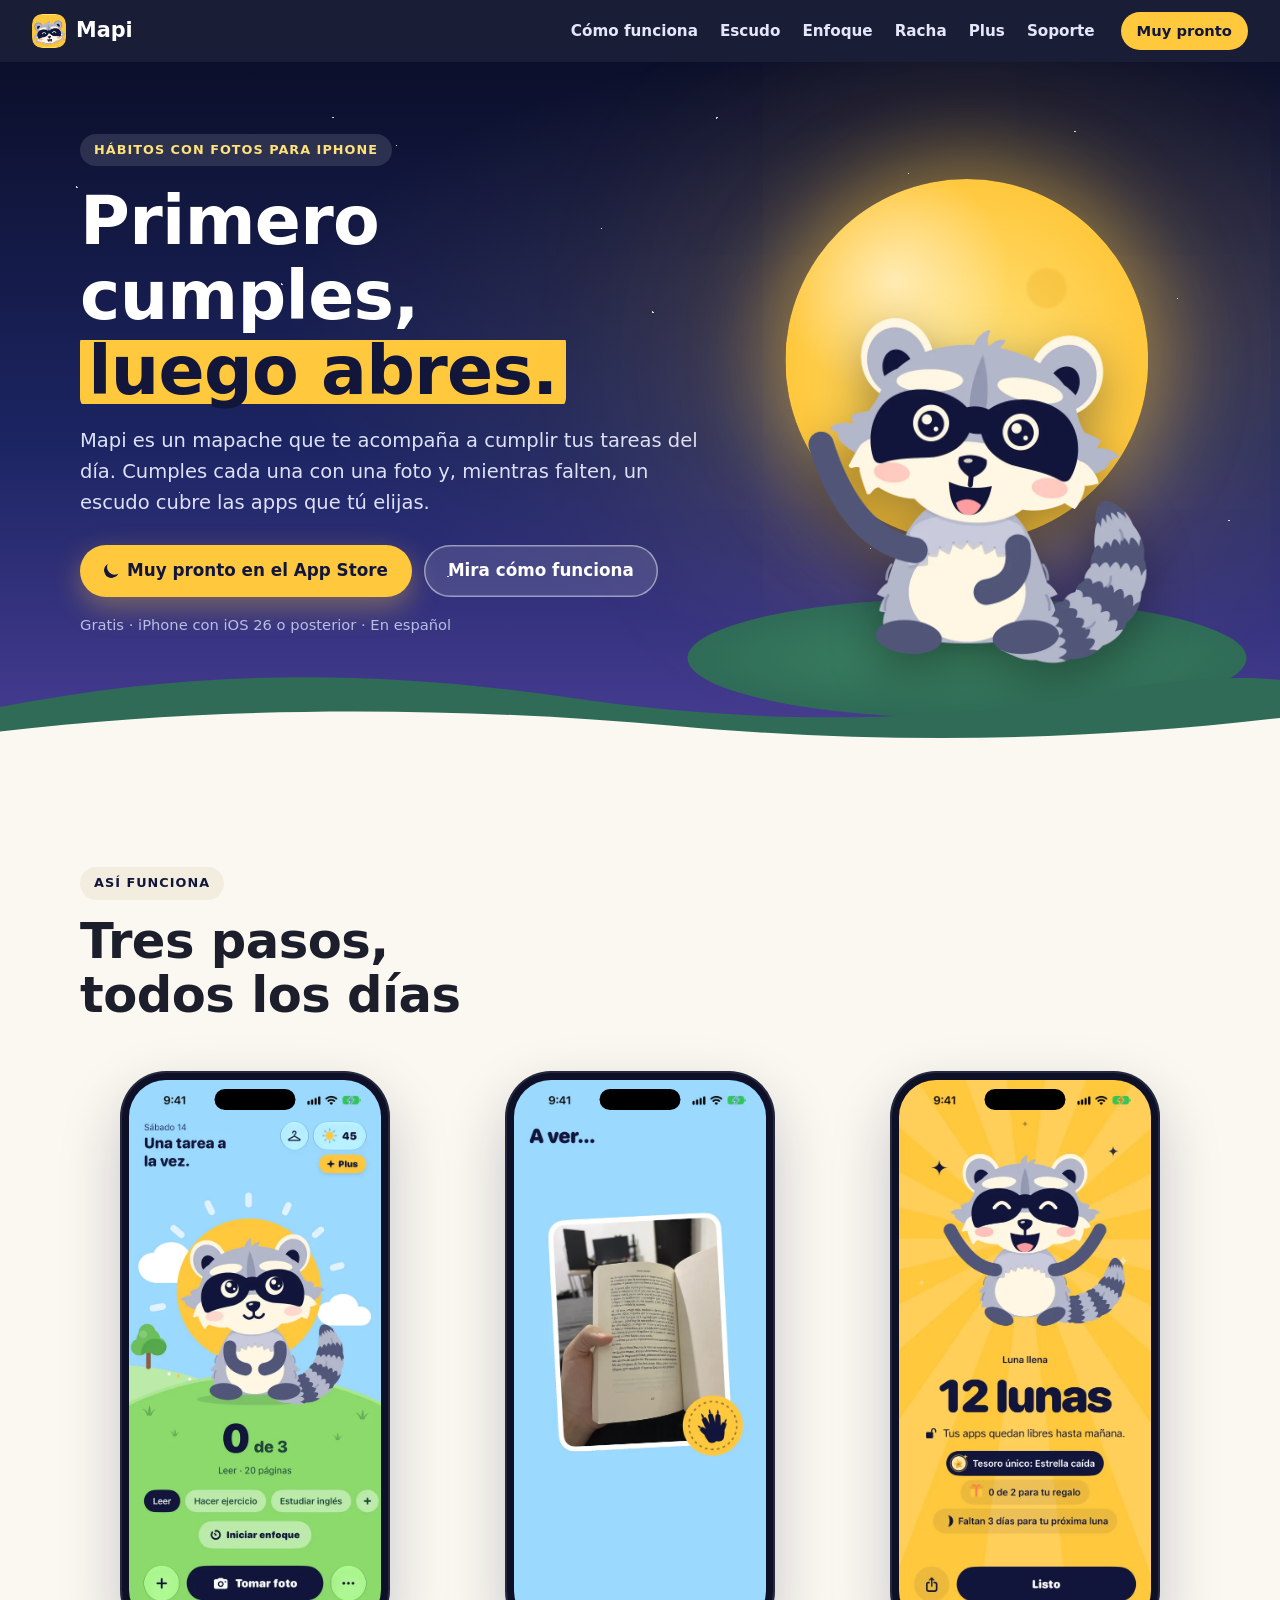
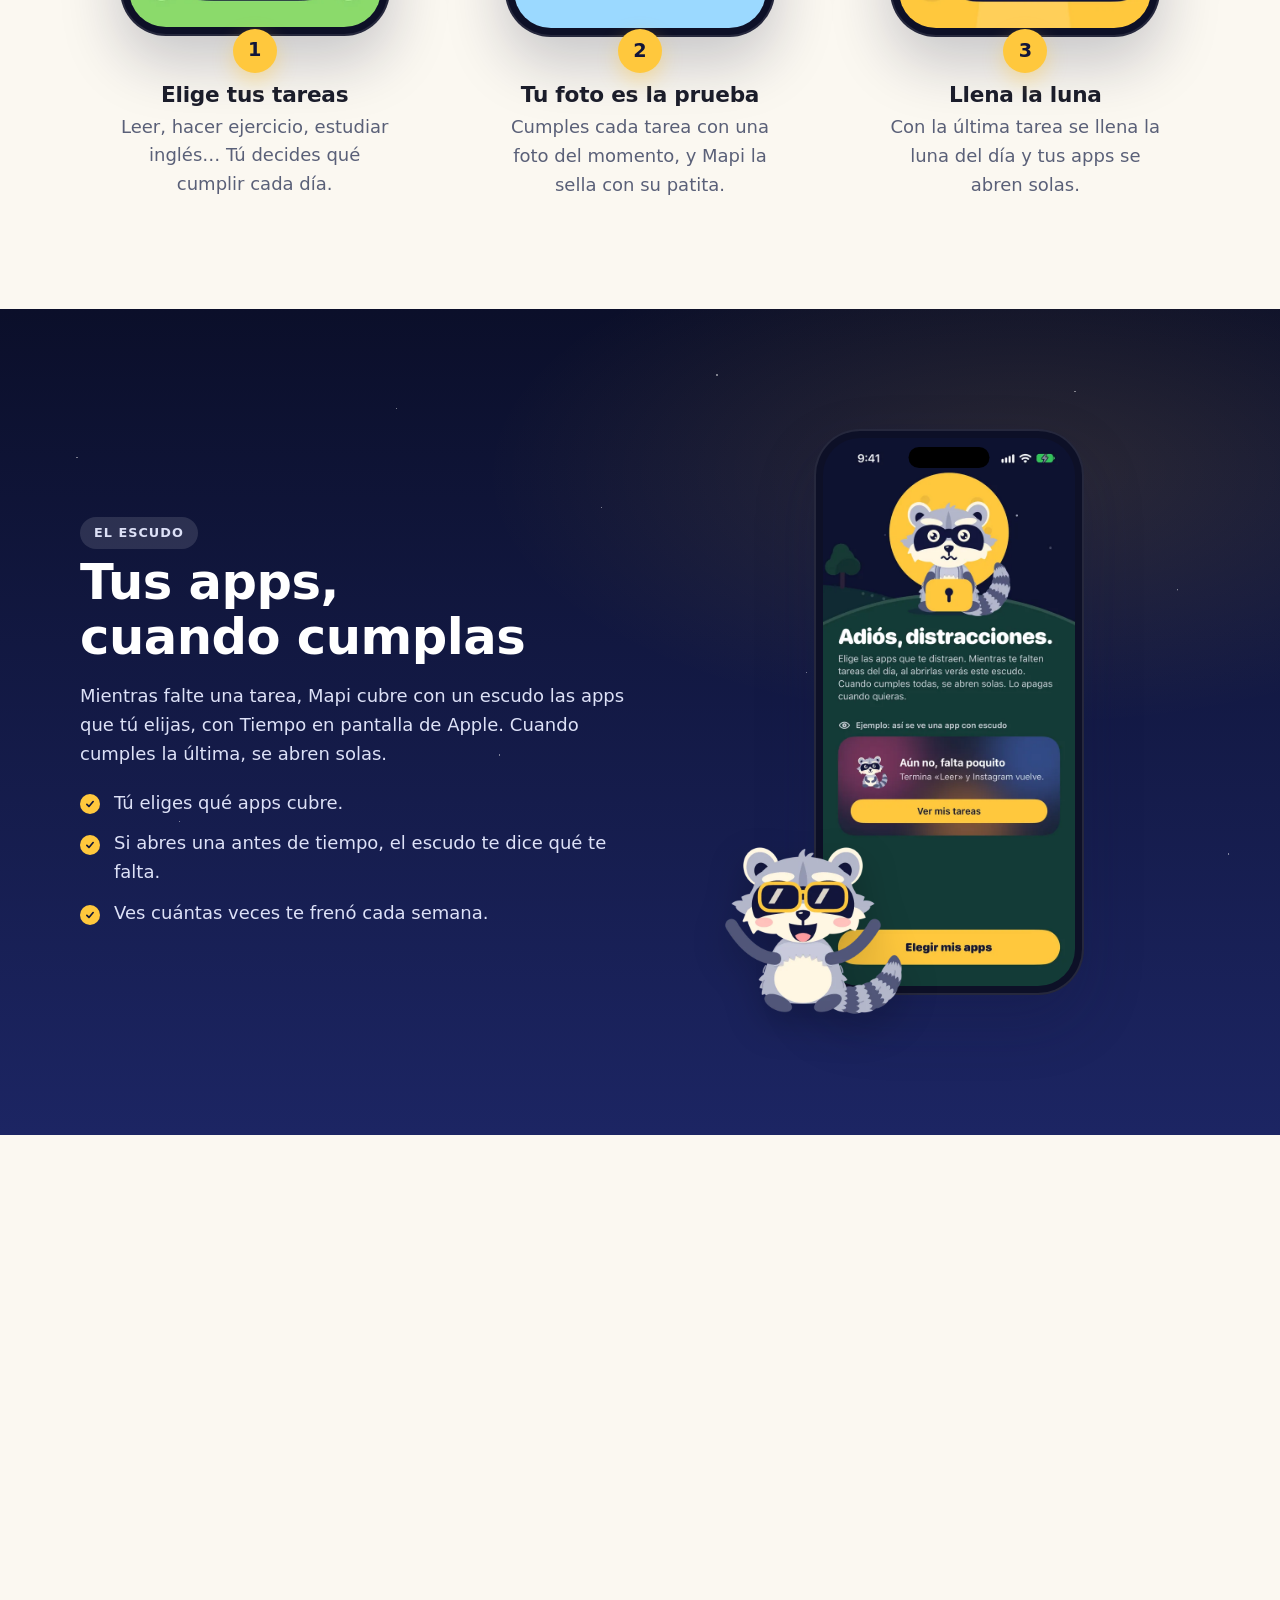
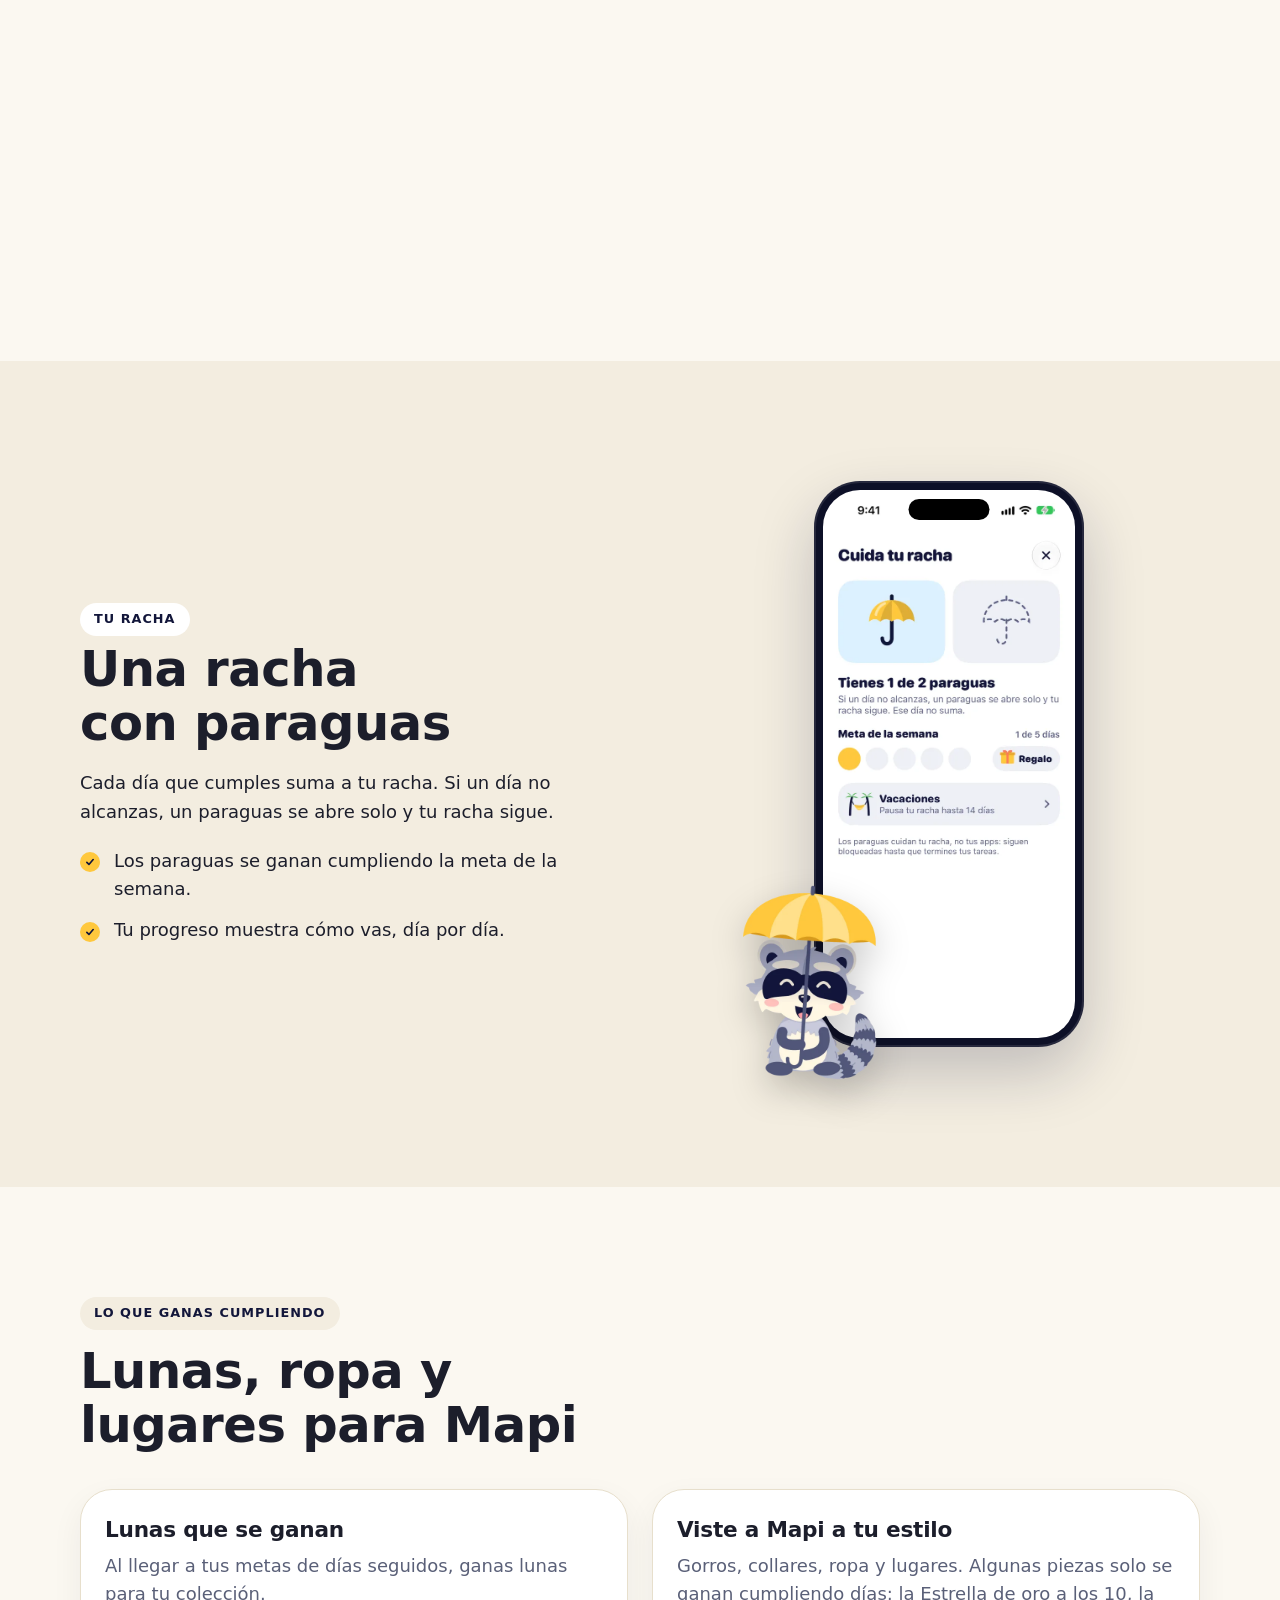
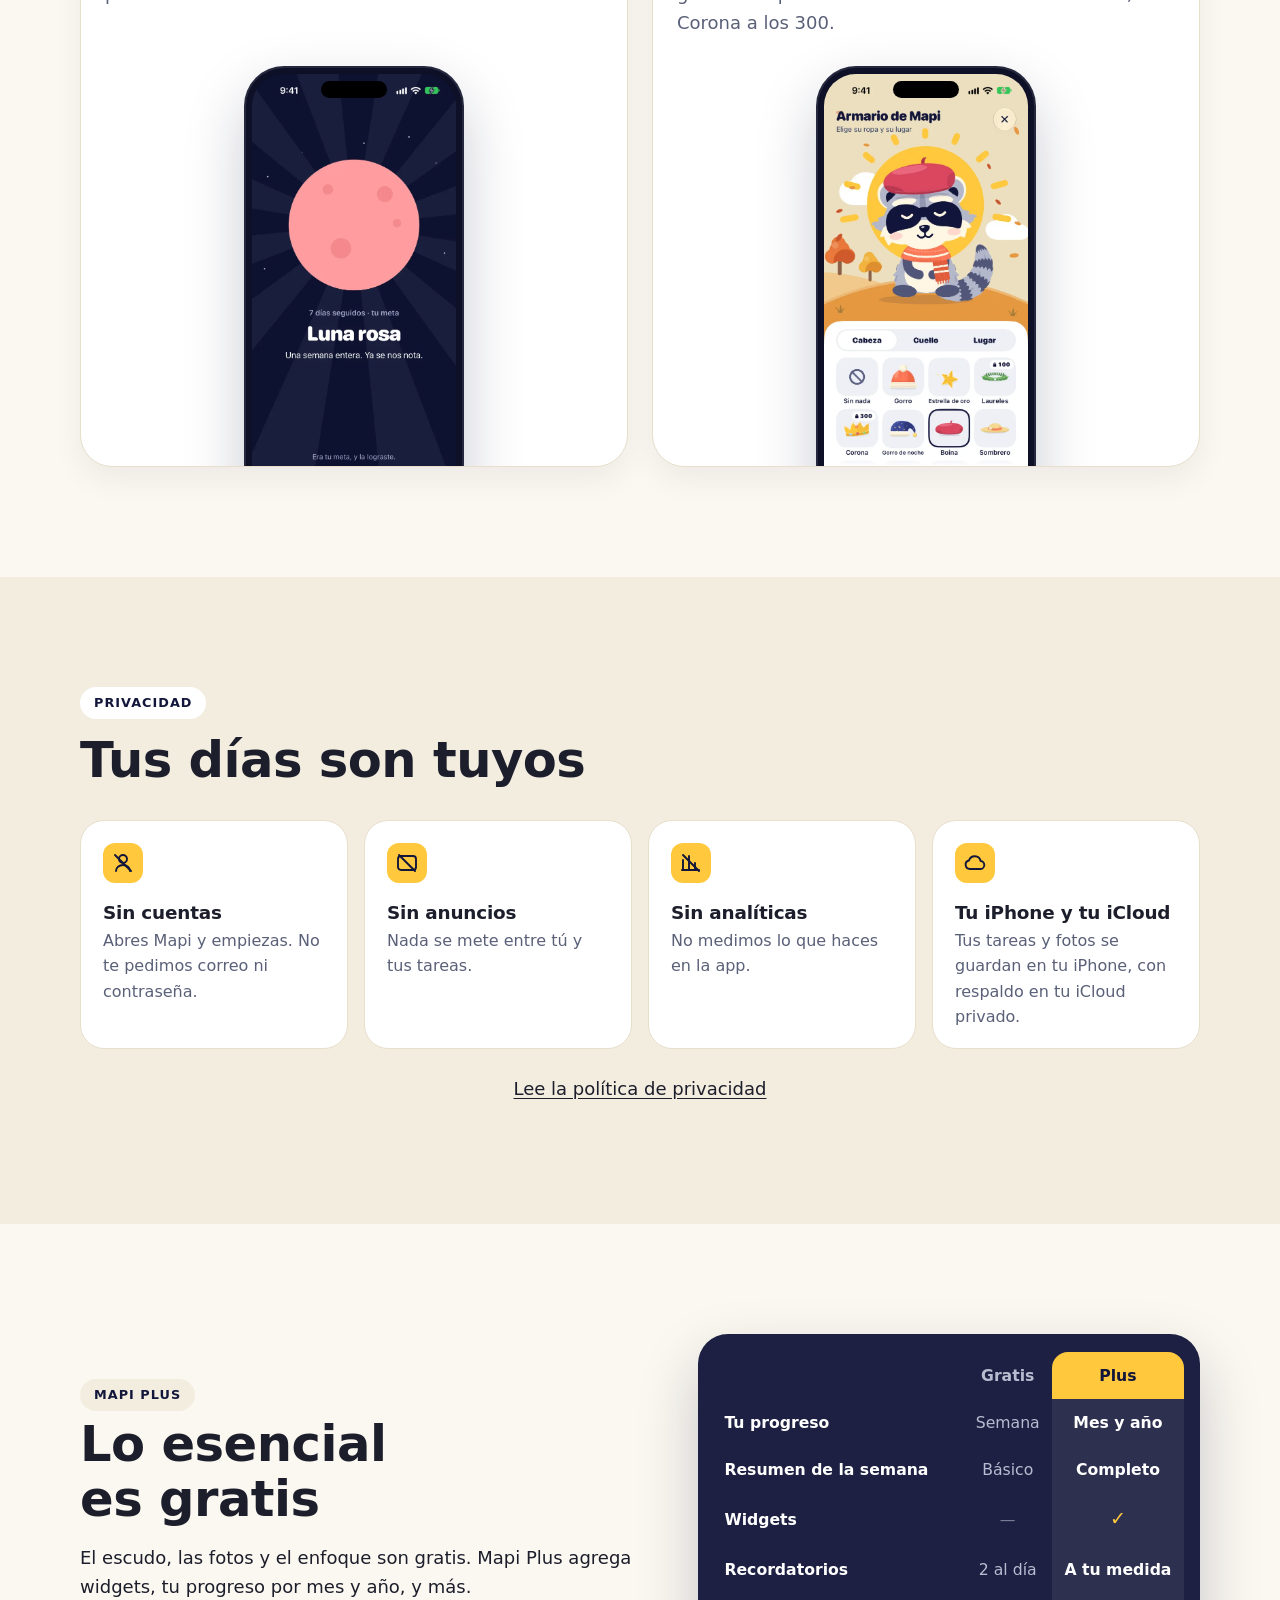
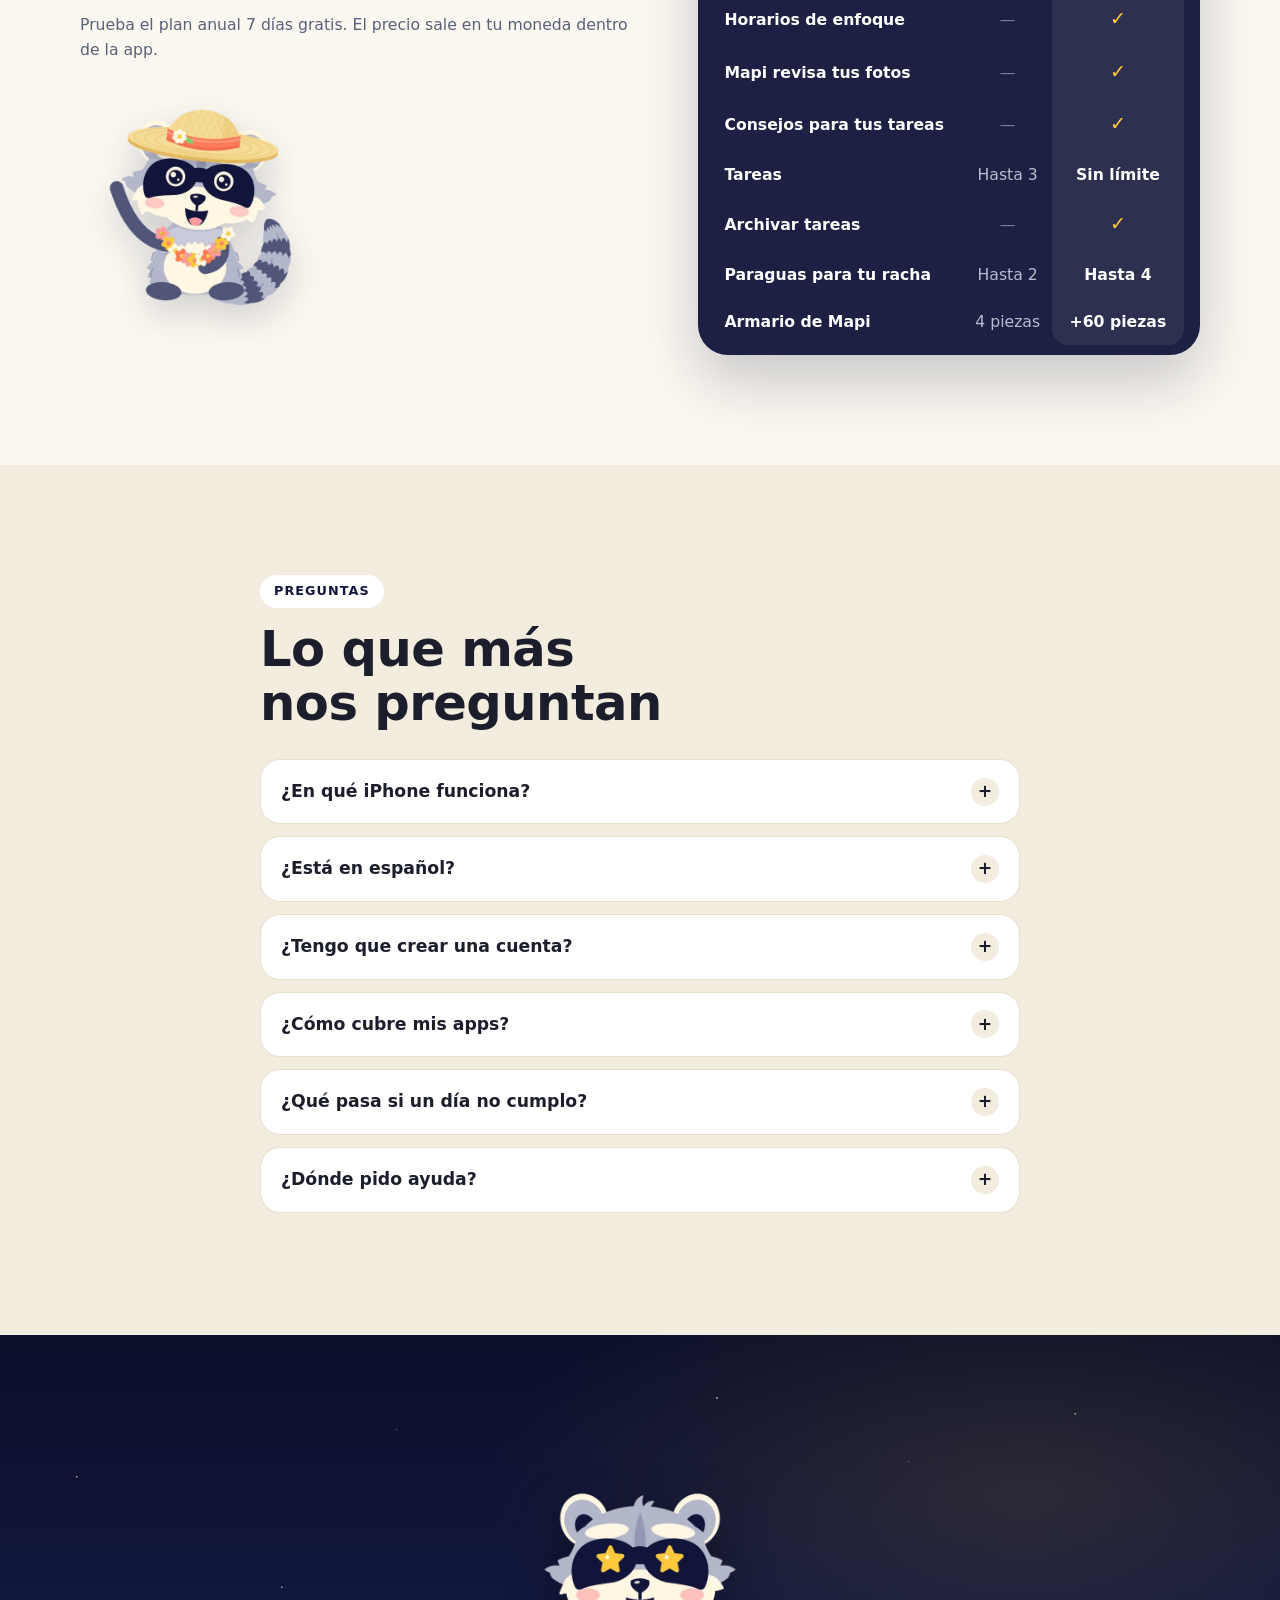
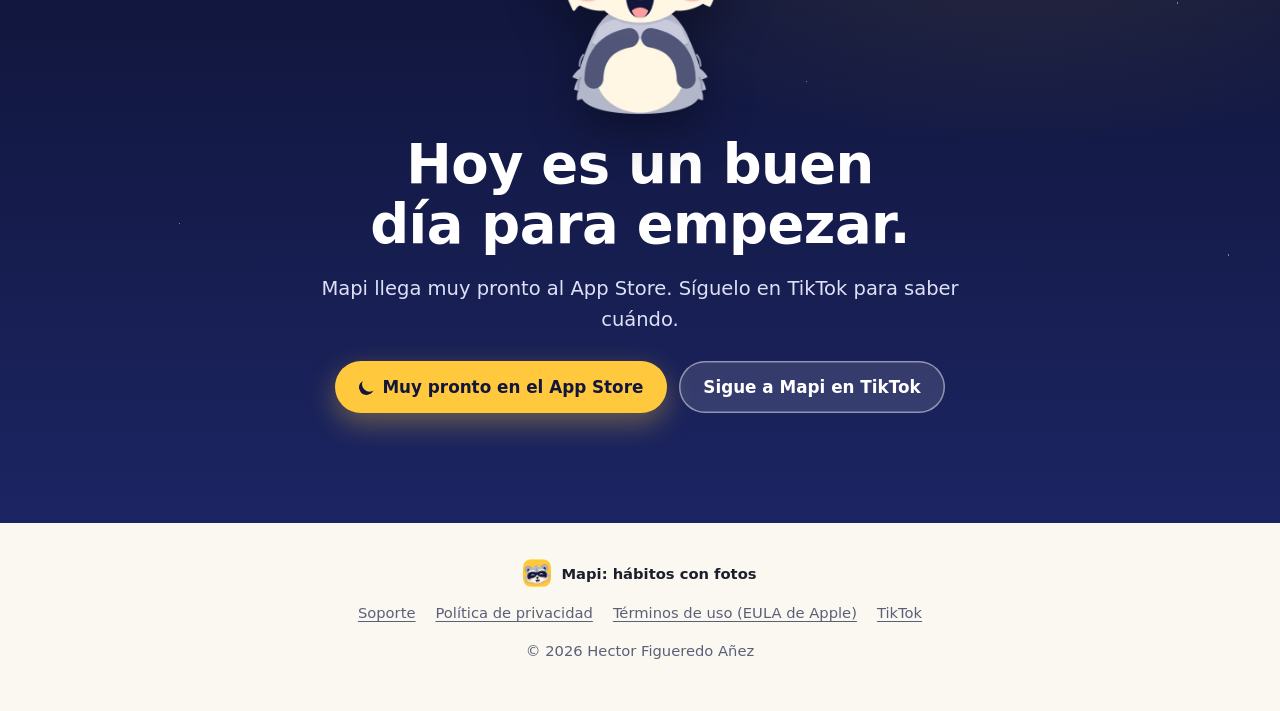
==== commit 5f9643f8: "Capturas del 83, armario con más de 60 piezas y ayuda para comprar Plus" ====
--- a/index.html
+++ b/index.html
@@ -112,7 +112,7 @@
           </ul>
         </div>
         <div class="visual revela">
-          <div class="telefono"><img src="img/app-escudo.webp" alt="Pantalla del escudo: Yo cuido tus apps" width="600" height="1304" loading="lazy"></div>
+          <div class="telefono"><img src="img/app-escudo.webp" alt="Pantalla del escudo: Adiós, distracciones" width="600" height="1304" loading="lazy"></div>
           <img class="mapi-lado mapi-izq" src="img/mapi-lentes.webp" alt="" width="560" height="560" loading="lazy">
         </div>
       </div>
@@ -238,7 +238,7 @@
               <tr><th scope="row">Tareas</th><td>Hasta 3</td><td class="col-plus">Sin límite</td></tr>
               <tr><th scope="row">Archivar tareas</th><td><span class="no" aria-label="No">—</span></td><td class="col-plus"><span class="si" aria-label="Sí">✓</span></td></tr>
               <tr><th scope="row">Paraguas para tu racha</th><td>Hasta 2</td><td class="col-plus">Hasta 4</td></tr>
-              <tr><th scope="row">Armario de Mapi</th><td>4 piezas</td><td class="col-plus">57 piezas</td></tr>
+              <tr><th scope="row">Armario de Mapi</th><td>4 piezas</td><td class="col-plus">+60 piezas</td></tr>
             </tbody>
           </table>
         </div>
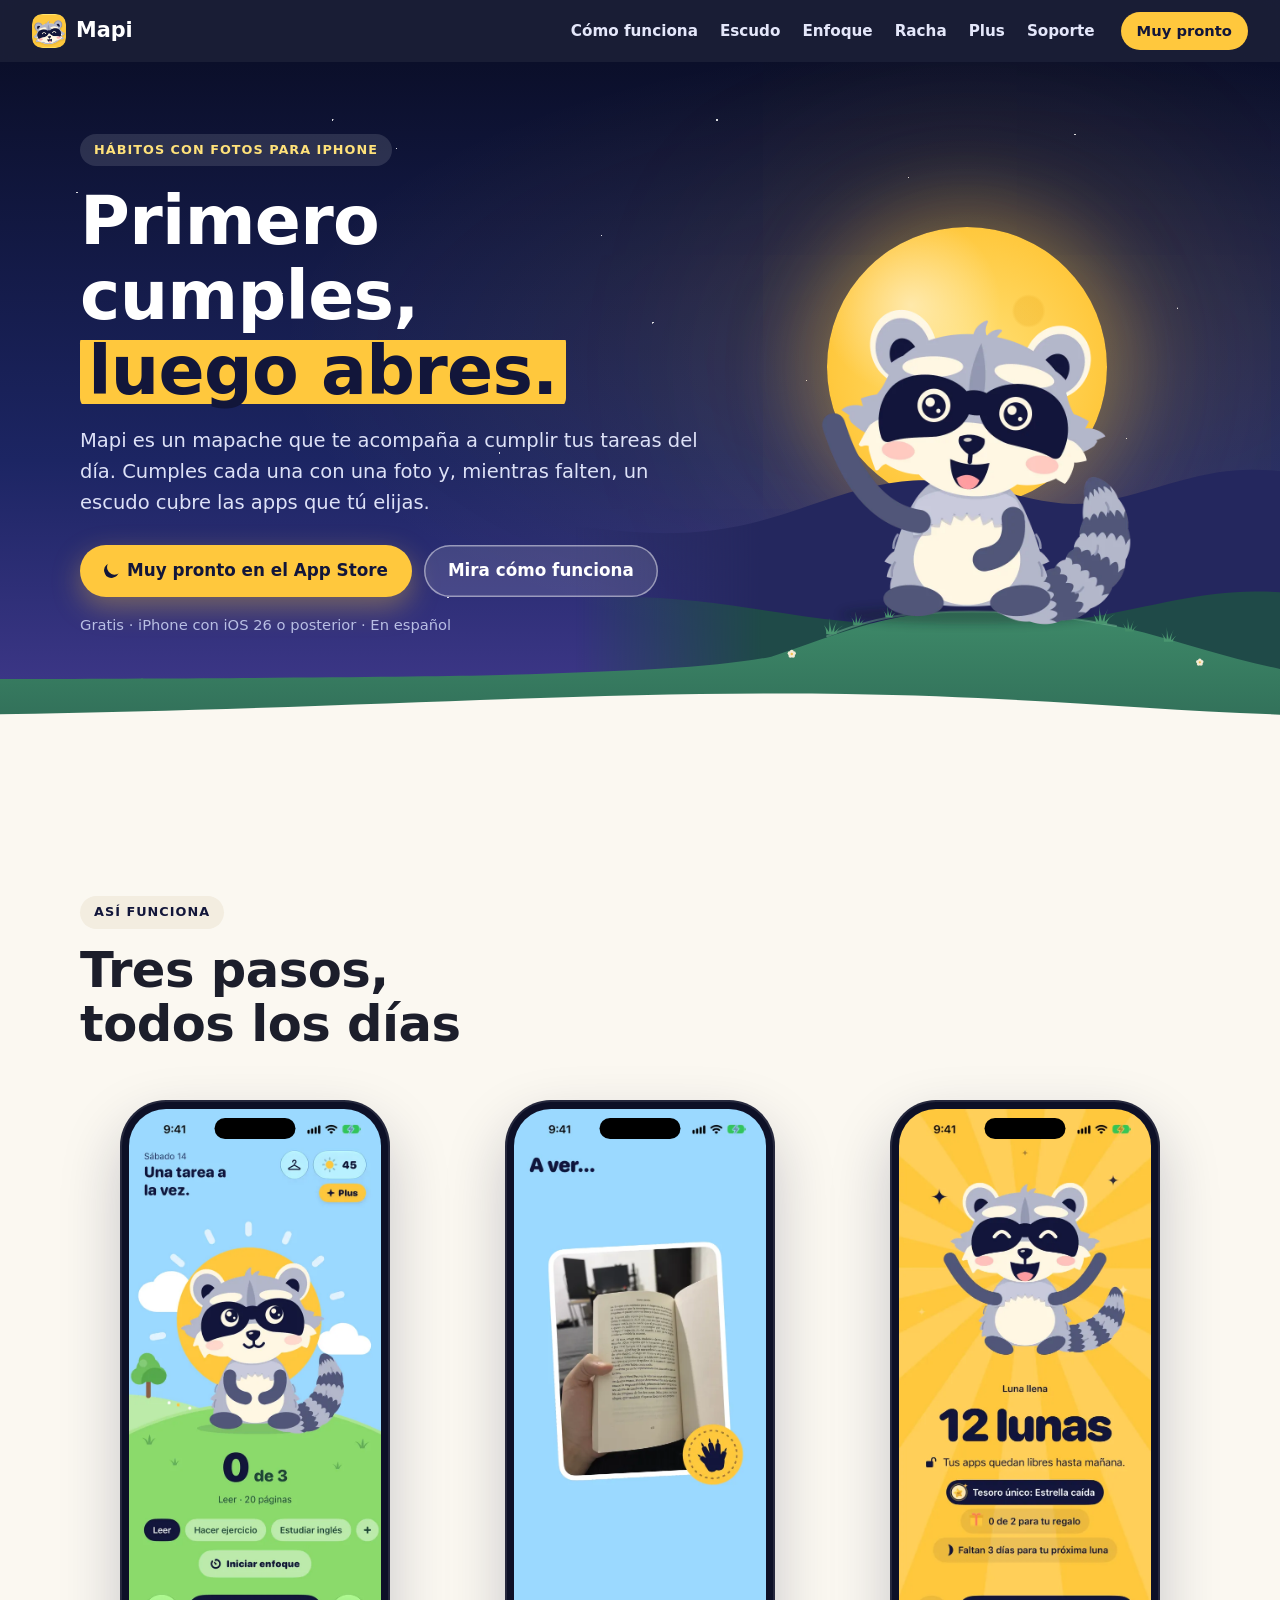
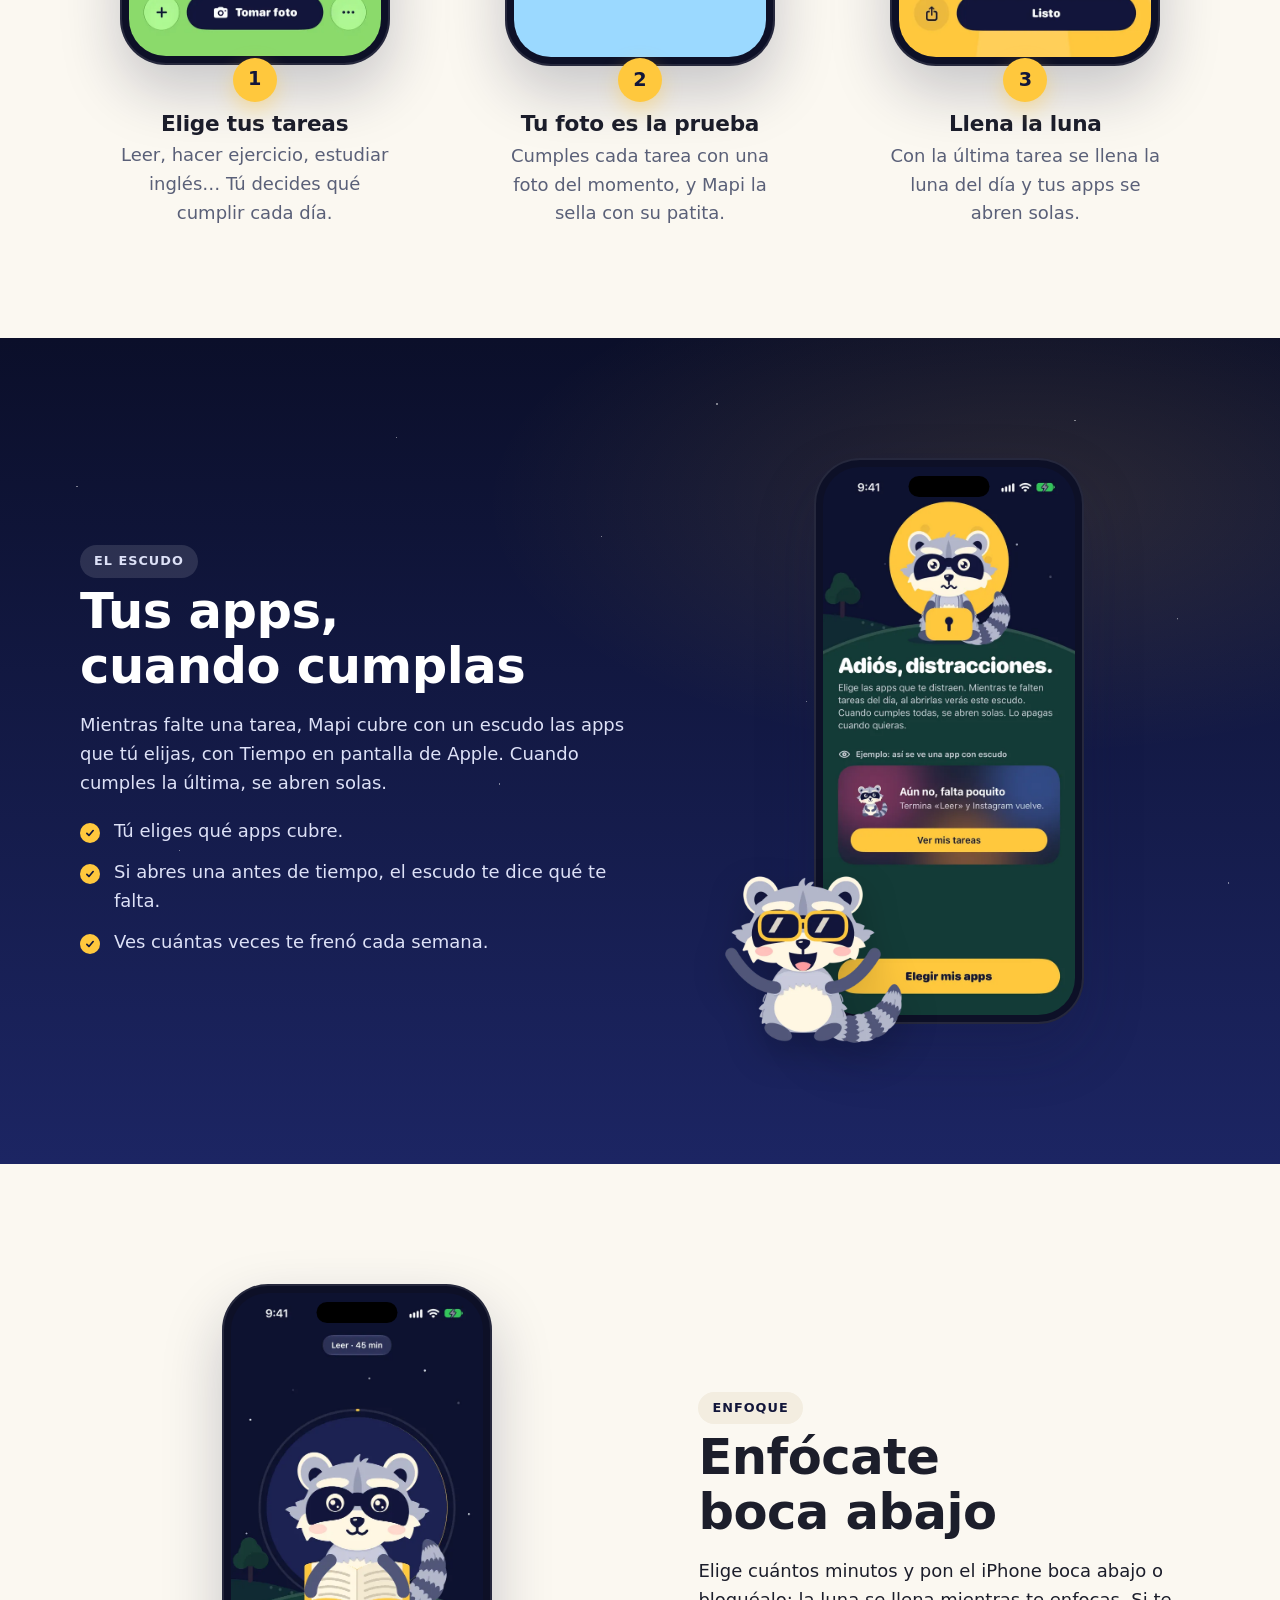
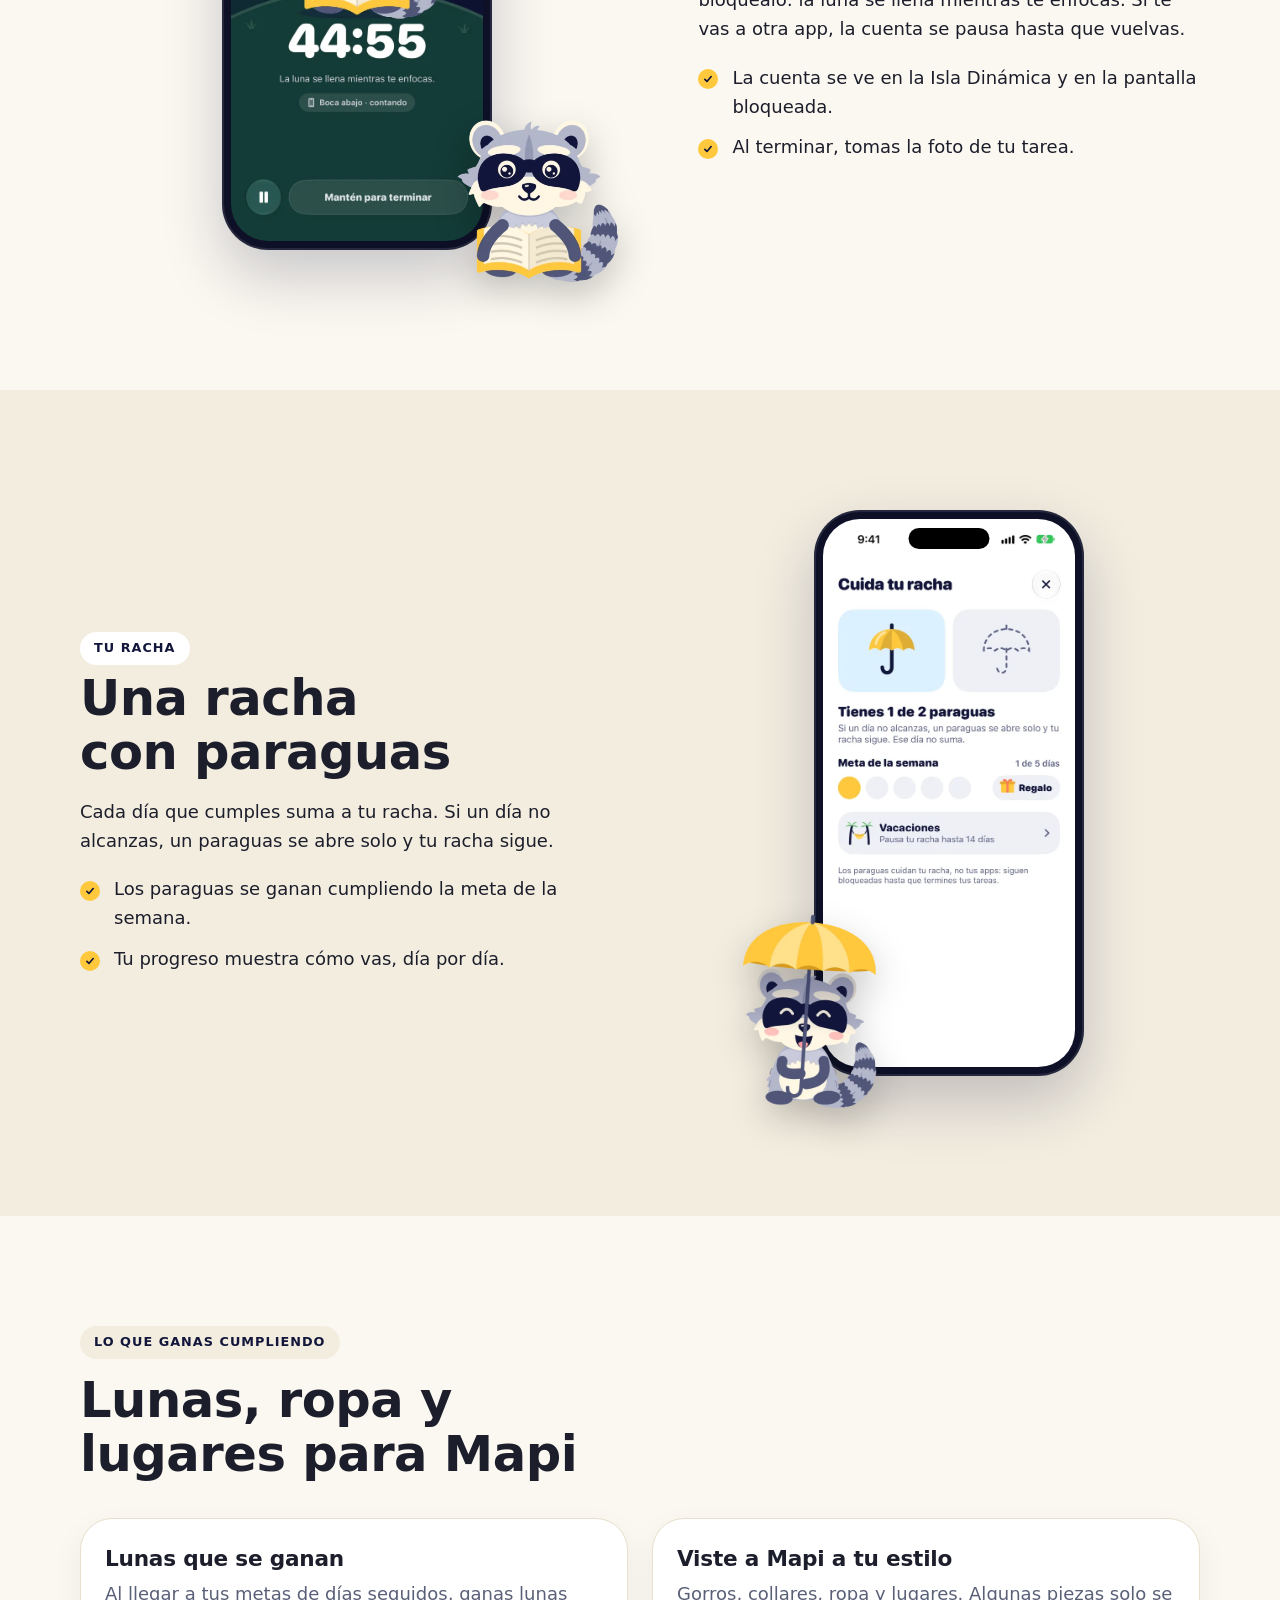
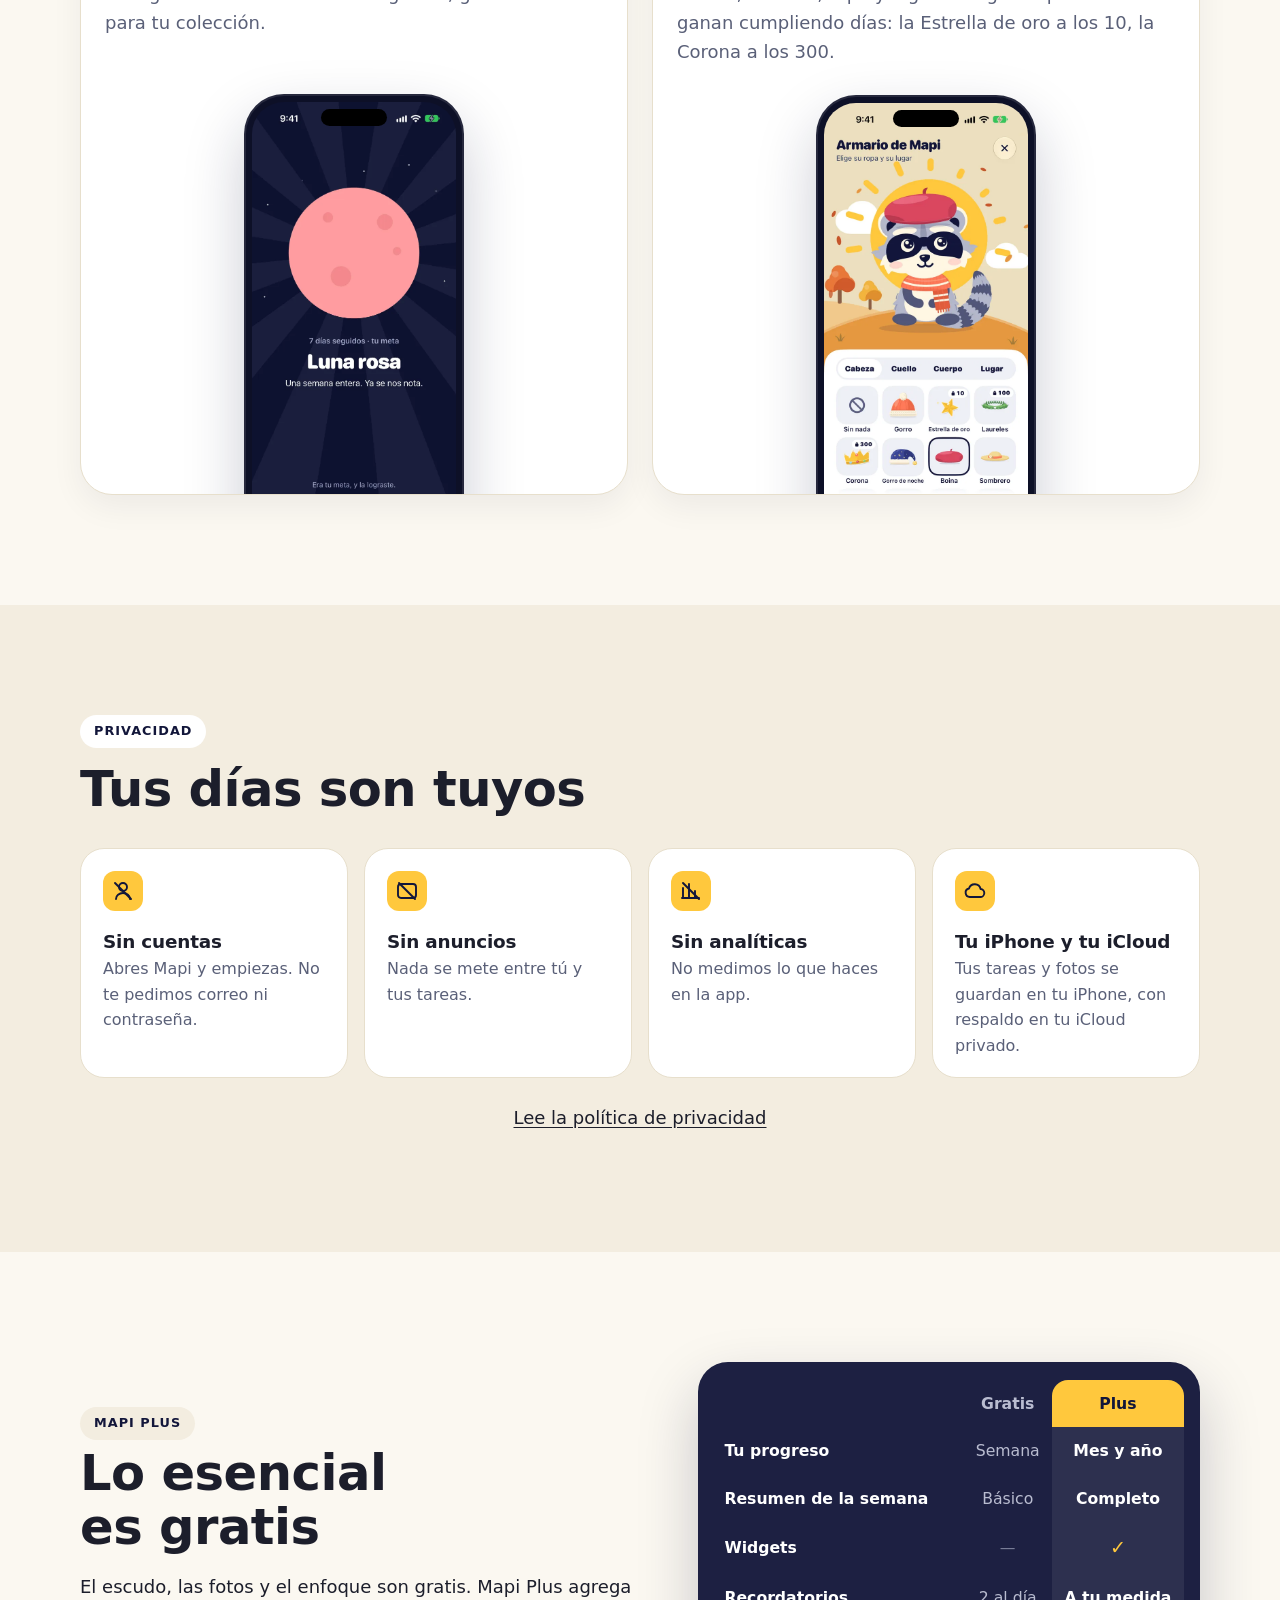
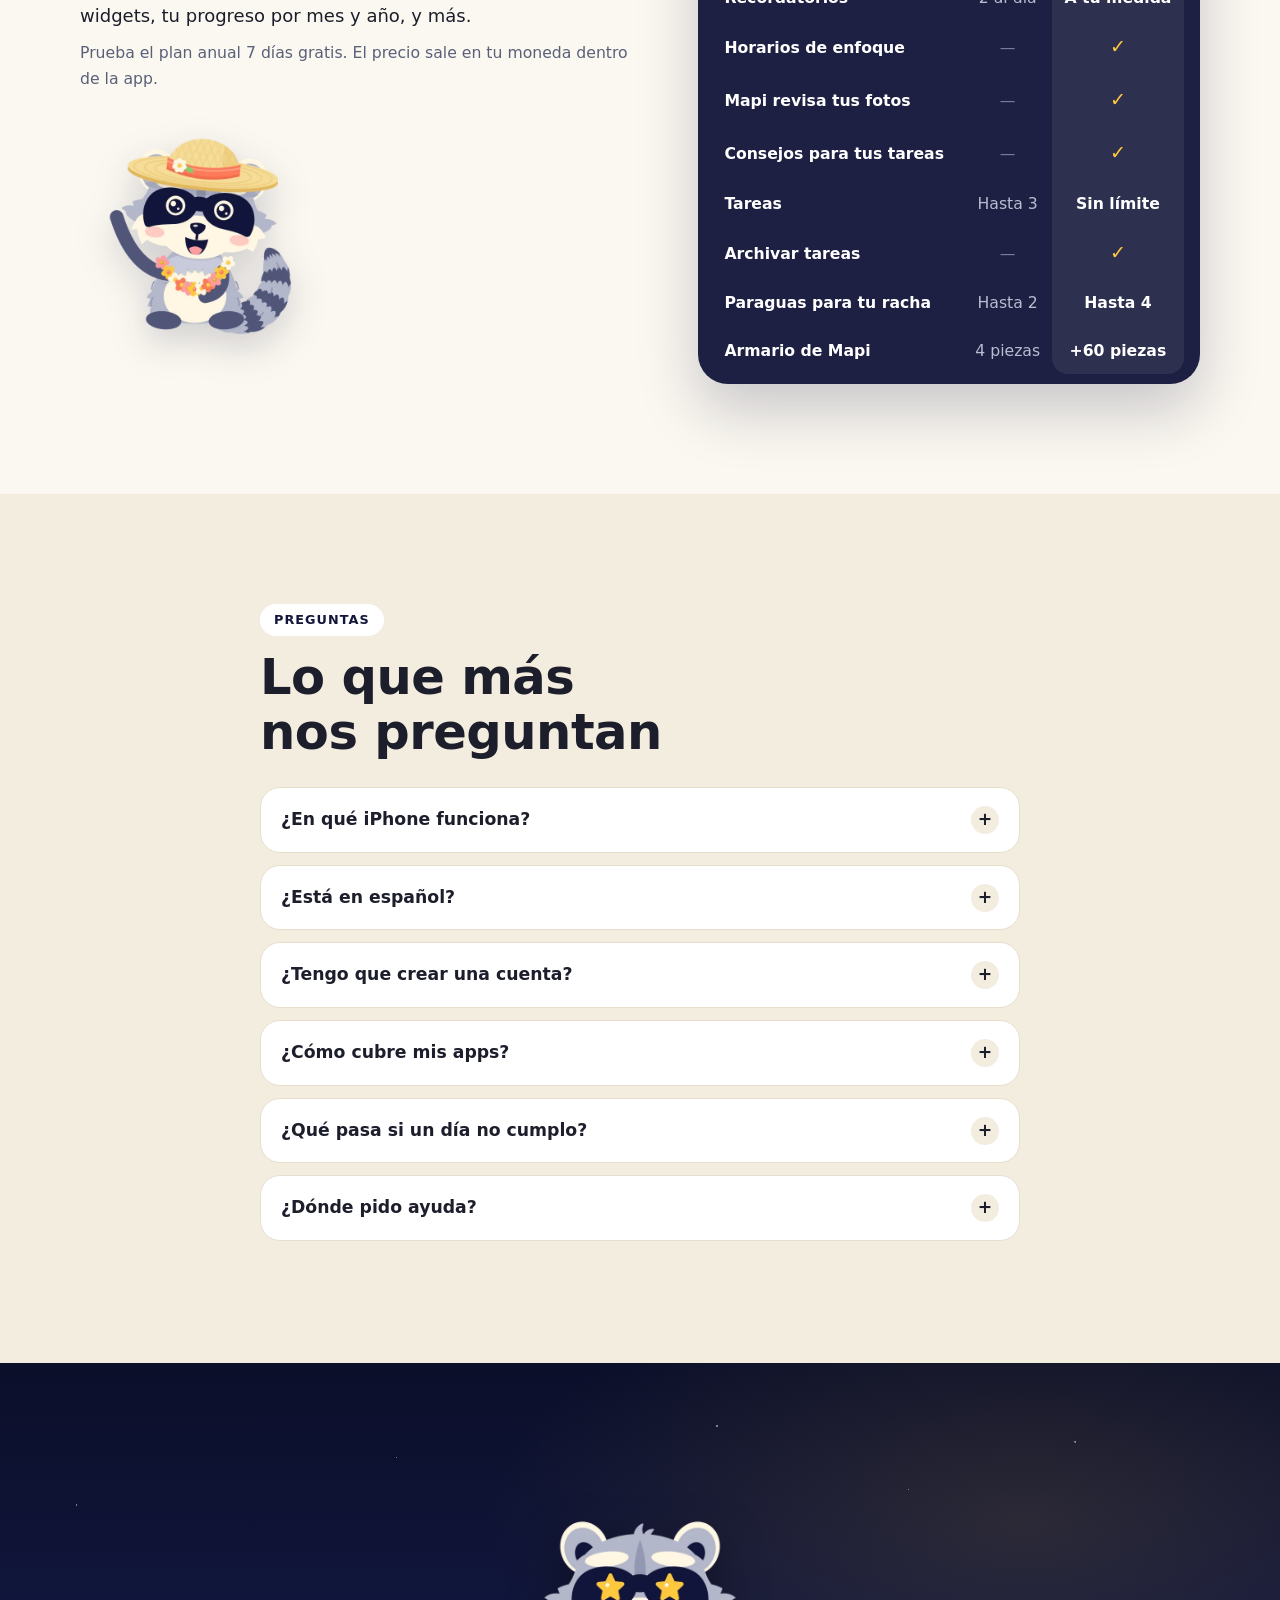
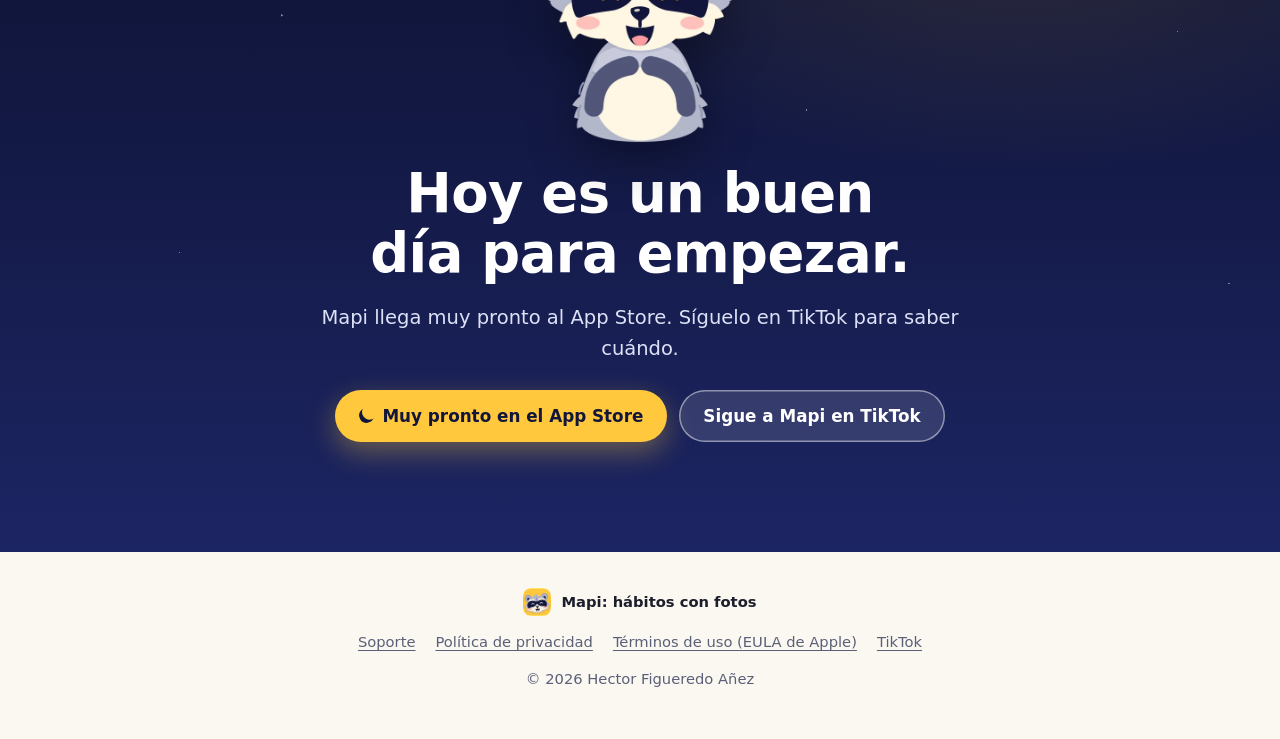
==== commit f6d520e0: "Portada: Mapi en su colina y la luna un poco más suave Mapi ya no flota: está sentado en la cima de " ====
--- a/index.html
+++ b/index.html
@@ -17,6 +17,7 @@
   <meta property="og:image:width" content="1200">
   <meta property="og:image:height" content="675">
   <meta name="twitter:card" content="summary_large_image">
+  <link rel="preload" as="image" href="img/mapi-saluda.webp" fetchpriority="high">
   <link rel="stylesheet" href="portada.css">
   <script>document.documentElement.classList.add("js");</script>
 </head>
@@ -59,14 +60,37 @@
         </div>
         <div class="hero-escena">
           <div class="luna" aria-hidden="true"></div>
-          <div class="colinita" aria-hidden="true"></div>
-          <img class="mapi-hero" src="img/mapi-saluda.webp" alt="Mapi, un mapache, saludando frente a la luna" width="900" height="900" fetchpriority="high">
-        </div>
-      </div>
-      <svg class="colinas" viewBox="0 0 1440 170" preserveAspectRatio="none" aria-hidden="true">
-        <path class="colina-atras" d="M0 96 C 220 40 420 40 640 82 C 860 124 1060 120 1240 74 C 1330 52 1400 50 1440 56 L1440 170 L0 170 Z"/>
-        <path class="colina-frente" d="M0 132 C 260 92 520 96 760 124 C 1000 152 1220 146 1440 112 L1440 170 L0 170 Z"/>
-      </svg>
+          <!-- Mapi sentado en la cima de su colina; la luna sale detrás de los cerros (18 nov). -->
+          <svg class="escena" viewBox="0 0 500 520" preserveAspectRatio="xMidYMax meet" role="img" aria-label="Mapi, un mapache, saludando desde su colina frente a la luna">
+            <defs>
+              <linearGradient id="pasto" x1="0" y1="0" x2="0" y2="1">
+                <stop offset="0" stop-color="#3E8A69"/>
+                <stop offset="0.1" stop-color="#32715A"/>
+                <stop offset="0.6" stop-color="#2B624F"/>
+              </linearGradient>
+              <linearGradient id="desvanece-g" gradientUnits="userSpaceOnUse" x1="-170" y1="0" x2="30" y2="0">
+                <stop offset="0" stop-color="#000"/>
+                <stop offset="1" stop-color="#fff"/>
+              </linearGradient>
+              <mask id="desvanece" maskUnits="userSpaceOnUse" x="-4000" y="-1000" width="8500" height="3000">
+                <rect x="-4000" y="-1000" width="8500" height="3000" fill="url(#desvanece-g)"/>
+              </mask>
+              <filter id="difuso" x="-50%" y="-300%" width="200%" height="700%"><feGaussianBlur stdDeviation="5"/></filter>
+            </defs>
+            <g class="lejos">
+            <path fill="#24275E" d="M-4000 520 C-1600 515 -900 470 -600 430 C-470 412 -380 380 -270 374 C-170 368 -110 392 -20 380 C60 369 110 336 180 328 C240 321 290 342 340 350 C400 360 450 330 520 318 C600 305 690 340 780 372 C1000 440 2200 500 4500 520 L4500 1600 L-4000 1600Z"/>
+            <path fill="#1F4A48" d="M-4000 560 C-1500 556 -700 520 -420 488 C-300 470 -210 452 -120 452 C-30 452 40 470 120 478 C200 486 300 486 380 474 C450 462 500 446 560 446 C640 446 720 470 820 498 C1100 560 2500 566 4500 562 L4500 1600 L-4000 1600Z"/></g>
+            <path fill="url(#pasto)" d="M-4000 1600 L-4000 542 C-1200 542 -500 541 -260 536 C-120 532 -20 528 40 516 C100 496 150 474 210 469 C240 467 270 467 300 469 C350 472 395 479 440 490 C500 506 560 528 640 538 C900 548 2500 548 4500 546 L4500 1600Z"/>
+            <path fill="none" stroke="#7CC29C" stroke-width="2.2" stroke-linecap="round" opacity="0.45" d="M100 494 C140 477 180 470 210 469 C240 467 270 467 300 469 C350 472 380 477 410 483"/>
+            <ellipse cx="250" cy="471" rx="136" ry="10" fill="#08121C" opacity="0.32" filter="url(#difuso)"/>
+            <path fill="#4A9670" d="M99.0 492.0Q99.4 484.2 94.0 479.0Q100.4 486.1 103.0 492.0ZM101.5 492.0Q103.1 481.2 102.0 474.0Q103.3 483.9 105.5 492.0ZM104.0 492.0Q107.2 483.0 111.0 477.0Q106.5 485.2 108.0 492.0ZM106.0 492.0Q110.4 486.0 118.0 482.0Q108.9 487.5 110.0 492.0Z"/><path fill="#438D69" d="M128.0 482.0Q128.3 475.8 124.0 471.6Q129.1 477.3 131.2 482.0ZM130.0 482.0Q131.3 473.4 130.4 467.6Q131.5 475.5 133.2 482.0ZM132.0 482.0Q134.6 474.8 137.6 470.0Q134.0 476.6 135.2 482.0ZM133.6 482.0Q137.1 477.2 143.2 474.0Q135.9 478.4 136.8 482.0Z"/><circle cx="62.0" cy="510.6" r="2.1" fill="#F4EBD6"/><circle cx="64.3" cy="512.3" r="2.1" fill="#F4EBD6"/><circle cx="63.4" cy="515.0" r="2.1" fill="#F4EBD6"/><circle cx="60.6" cy="515.0" r="2.1" fill="#F4EBD6"/><circle cx="59.7" cy="512.3" r="2.1" fill="#F4EBD6"/><circle cx="62" cy="513" r="1.3" fill="#F2C14E"/><circle cx="500.0" cy="519.8" r="1.9" fill="#F4EBD6"/><circle cx="502.1" cy="521.4" r="1.9" fill="#F4EBD6"/><circle cx="501.3" cy="523.8" r="1.9" fill="#F4EBD6"/><circle cx="498.7" cy="523.8" r="1.9" fill="#F4EBD6"/><circle cx="497.9" cy="521.4" r="1.9" fill="#F4EBD6"/><circle cx="500" cy="522" r="1.2" fill="#F2C14E"/>
+            <image class="mapi" href="img/mapi-saluda.webp" x="40" y="70" width="420" height="420" preserveAspectRatio="xMidYMid meet"/>
+            <path fill="#4A9670" d="M388.5 481.0Q388.9 472.4 383.0 466.7Q390.0 474.6 392.9 481.0ZM391.2 481.0Q393.0 469.1 391.8 461.2Q393.3 472.1 395.6 481.0ZM394.0 481.0Q397.5 471.1 401.7 464.5Q396.7 473.6 398.4 481.0ZM396.2 481.0Q401.0 474.4 409.4 470.0Q399.4 476.1 400.6 481.0Z"/><path fill="#438D69" d="M419.8 489.0Q420.1 482.4 415.5 477.9Q420.9 484.0 423.1 489.0ZM421.9 489.0Q423.2 479.8 422.3 473.7Q423.4 482.1 425.3 489.0ZM424.0 489.0Q426.7 481.4 429.9 476.2Q426.1 483.3 427.4 489.0ZM425.7 489.0Q429.4 483.9 435.9 480.5Q428.2 485.2 429.1 489.0Z"/><path fill="#4A9670" d="M461.5 500.0Q461.9 493.0 457.0 488.3Q462.8 494.7 465.1 500.0ZM463.8 500.0Q465.2 490.3 464.2 483.8Q465.4 492.7 467.4 500.0ZM466.0 500.0Q468.9 491.9 472.3 486.5Q468.2 493.9 469.6 500.0ZM467.8 500.0Q471.8 494.6 478.6 491.0Q470.4 495.9 471.4 500.0Z"/><path fill="#4A9670" d="M162.5 474.0Q162.8 468.5 159.0 464.9Q163.5 469.9 165.3 474.0ZM164.2 474.0Q165.4 466.4 164.6 461.4Q165.5 468.3 167.1 474.0ZM166.0 474.0Q168.2 467.7 170.9 463.5Q167.7 469.3 168.8 474.0ZM167.4 474.0Q170.5 469.8 175.8 467.0Q169.4 470.9 170.2 474.0Z"/>
+            <path fill="#FBF8F1" d="M-4000 572 C-2400 560 -1400 586 -800 578 C-400 572 -160 552 120 556 C380 560 520 584 760 580 C1100 574 1400 552 1800 560 C2600 576 3400 556 4500 566 L4500 1600 L-4000 1600Z"/>
+          </svg>
+        </div>
+      </div>
+      <div class="suelo-espacio" aria-hidden="true"></div>
     </section>
 
     <!-- Así funciona -->
--- a/portada.css
+++ b/portada.css
@@ -13,8 +13,6 @@
   --cielo-1: #0B0F2A;
   --cielo-2: #1C2563;
   --cielo-3: #4A3E96;
-  --colina-atras: #2F6B57;
-  --colina-frente: var(--fondo);
   --sombra: 0 26px 60px rgba(18, 22, 58, 0.22);
   --redonda: ui-rounded, "SF Pro Rounded", "Nunito", system-ui, -apple-system, "Segoe UI", Roboto, sans-serif;
   --normal: -apple-system, BlinkMacSystemFont, system-ui, "Segoe UI", Roboto, "Helvetica Neue", Arial, sans-serif;
@@ -112,7 +110,7 @@
 .hero {
   position: relative; overflow: hidden; color: #FFFFFF;
   background:
-    radial-gradient(1200px 520px at 78% 40%, rgba(255, 200, 61, 0.16), transparent 60%),
+    radial-gradient(1200px 520px at 78% 40%, rgba(255, 200, 61, 0.13), transparent 60%),
     linear-gradient(180deg, var(--cielo-1) 0%, var(--cielo-2) 55%, var(--cielo-3) 100%);
   padding: 48px 20px 0;
 }
@@ -153,7 +151,7 @@
   max-width: var(--ancho); margin: 0 auto;
   display: grid; gap: 8px; align-items: center;
 }
-.hero-texto { text-align: center; }
+.hero-texto { position: relative; z-index: 2; text-align: center; }
 .hero h1 { font-size: clamp(2.5rem, 7.4vw, 4.25rem); margin: 18px 0 16px; text-wrap: balance; }
 .hero mark {
   color: var(--tinta);
@@ -165,34 +163,30 @@
 .hero .acciones { justify-content: center; }
 .nota-hero { color: #B8BEE3; font-size: 0.92rem; margin-top: 16px; }
 
-.hero-escena { position: relative; height: clamp(300px, 78vw, 470px); margin-top: 8px; }
+/* La escena es un solo dibujo de 500 × 520: Mapi sentado en la cima de su colina, con la luna detrás.
+   El suelo sigue de lado a lado, por debajo del texto, y termina en la ola crema de la siguiente sección. */
+.hero-escena {
+  position: relative; z-index: 1;
+  width: min(100%, 460px); aspect-ratio: 500 / 520;
+  margin: 4px auto 0;
+}
+/* La luna de siempre, con el brillo un poco más bajo (18 nov). Sale detrás de los cerros del dibujo. */
 .luna {
-  position: absolute; left: 50%; top: 4%; transform: translateX(-50%);
-  width: min(78%, 380px); aspect-ratio: 1; border-radius: 50%;
+  position: absolute; left: 20%; top: 10.58%;
+  width: 60%; aspect-ratio: 1; border-radius: 50%;
   background:
-    radial-gradient(circle at 30% 28%, rgba(255, 255, 255, 0.55), transparent 32%),
+    radial-gradient(circle at 30% 28%, rgba(255, 255, 255, 0.5), transparent 32%),
     radial-gradient(circle at 68% 64%, rgba(233, 170, 30, 0.35) 0 9%, transparent 10%),
     radial-gradient(circle at 34% 70%, rgba(233, 170, 30, 0.3) 0 6%, transparent 7%),
     radial-gradient(circle at 72% 30%, rgba(233, 170, 30, 0.28) 0 5%, transparent 6%),
     radial-gradient(circle at 50% 50%, var(--luna-clara), var(--luna) 70%);
-  box-shadow: 0 0 80px 18px rgba(255, 200, 61, 0.42), 0 0 220px 60px rgba(255, 200, 61, 0.16);
-}
-.colinita {
-  position: absolute; left: 50%; bottom: -40px; transform: translateX(-50%);
-  width: min(120%, 620px); height: 120px; border-radius: 50%;
-  background: radial-gradient(closest-side, #3B8462, #2F6B57);
-}
-.mapi-hero {
-  position: absolute; left: 50%; bottom: 6px; transform: translateX(-50%);
-  width: min(92%, 430px);
-  filter: drop-shadow(0 18px 24px rgba(0, 0, 0, 0.35));
-  animation: flota 4.5s ease-in-out infinite;
-}
-@keyframes flota { 0%, 100% { transform: translate(-50%, 0); } 50% { transform: translate(-50%, -8px); } }
-
-.colinas { position: relative; z-index: 2; display: block; width: calc(100% + 40px); height: clamp(60px, 9vw, 130px); margin: -40px -20px 0; }
-.colina-atras { fill: var(--colina-atras); }
-.colina-frente { fill: var(--colina-frente); }
+  box-shadow: 0 0 80px 18px rgba(255, 200, 61, 0.34), 0 0 220px 60px rgba(255, 200, 61, 0.13);
+}
+.escena { position: absolute; inset: 0; width: 100%; height: 100%; overflow: visible; }
+/* Mapi ya no flota: respira, con los pies en la colina. */
+.mapi { transform-box: fill-box; transform-origin: 50% 96%; animation: respira 5s ease-in-out infinite; }
+@keyframes respira { 0%, 100% { transform: scale(1); } 50% { transform: scale(1.01, 1.016); } }
+.suelo-espacio { height: 64px; }
 
 @media (min-width: 900px) {
   .hero { padding: 72px 32px 0; }
@@ -200,8 +194,10 @@
   .hero-texto { text-align: left; padding-bottom: 56px; }
   .entrada { margin-left: 0; }
   .hero .acciones { justify-content: flex-start; }
-  .hero-escena { height: 520px; margin-top: 0; }
-  .colinas { width: calc(100% + 64px); margin: -60px -32px 0; }
+  .hero-escena { width: 100%; margin: 0; }
+  .suelo-espacio { height: 84px; }
+  /* Los cerros de atrás se desvanecen antes de llegar al texto. */
+  .lejos { mask: url(#desvanece); }
 }
 
 /* Secciones */
@@ -363,7 +359,7 @@
 
 @media (prefers-reduced-motion: reduce) {
   html { scroll-behavior: auto; }
-  .estrellas, .estrellas-2, .mapi-hero, .mapi-cierre { animation: none; }
+  .estrellas, .estrellas-2, .mapi, .mapi-cierre { animation: none; }
   .js .revela { opacity: 1; transform: none; transition: none; }
   a.boton:hover { transform: none; }
 }
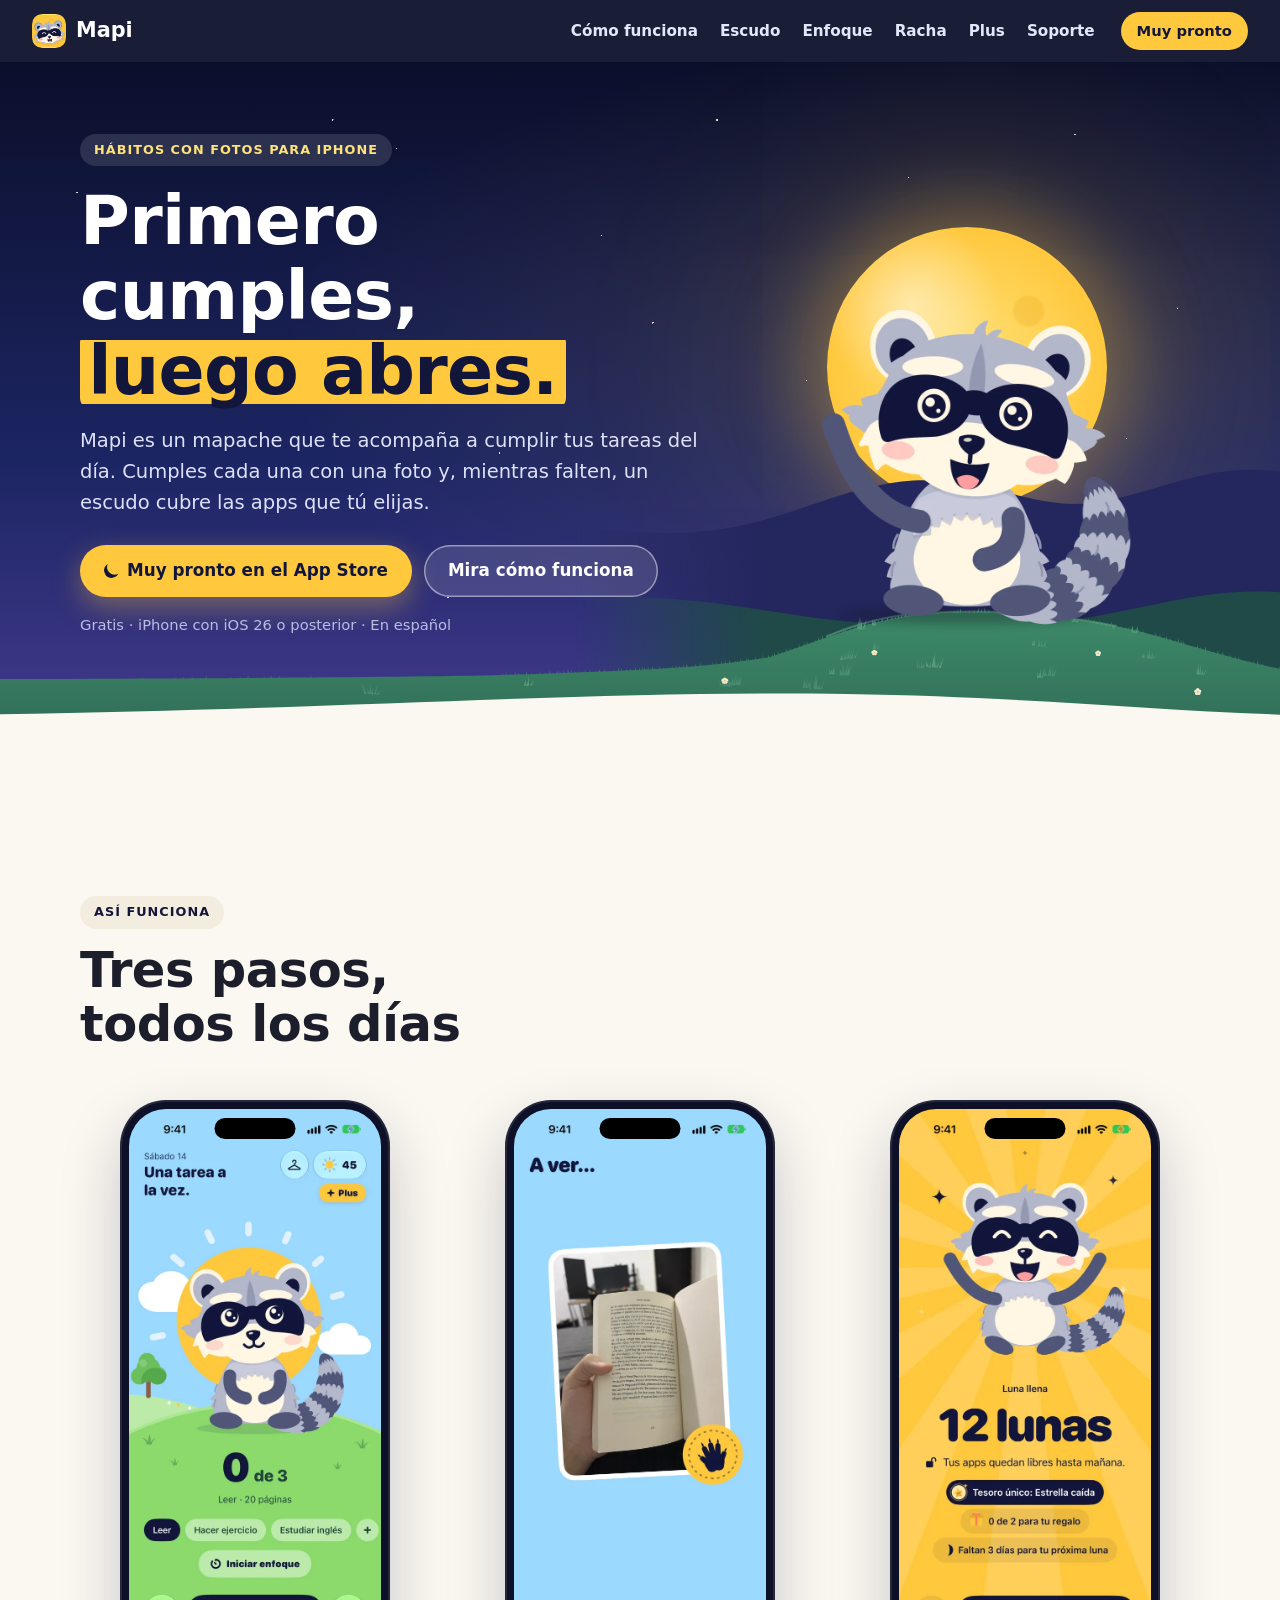
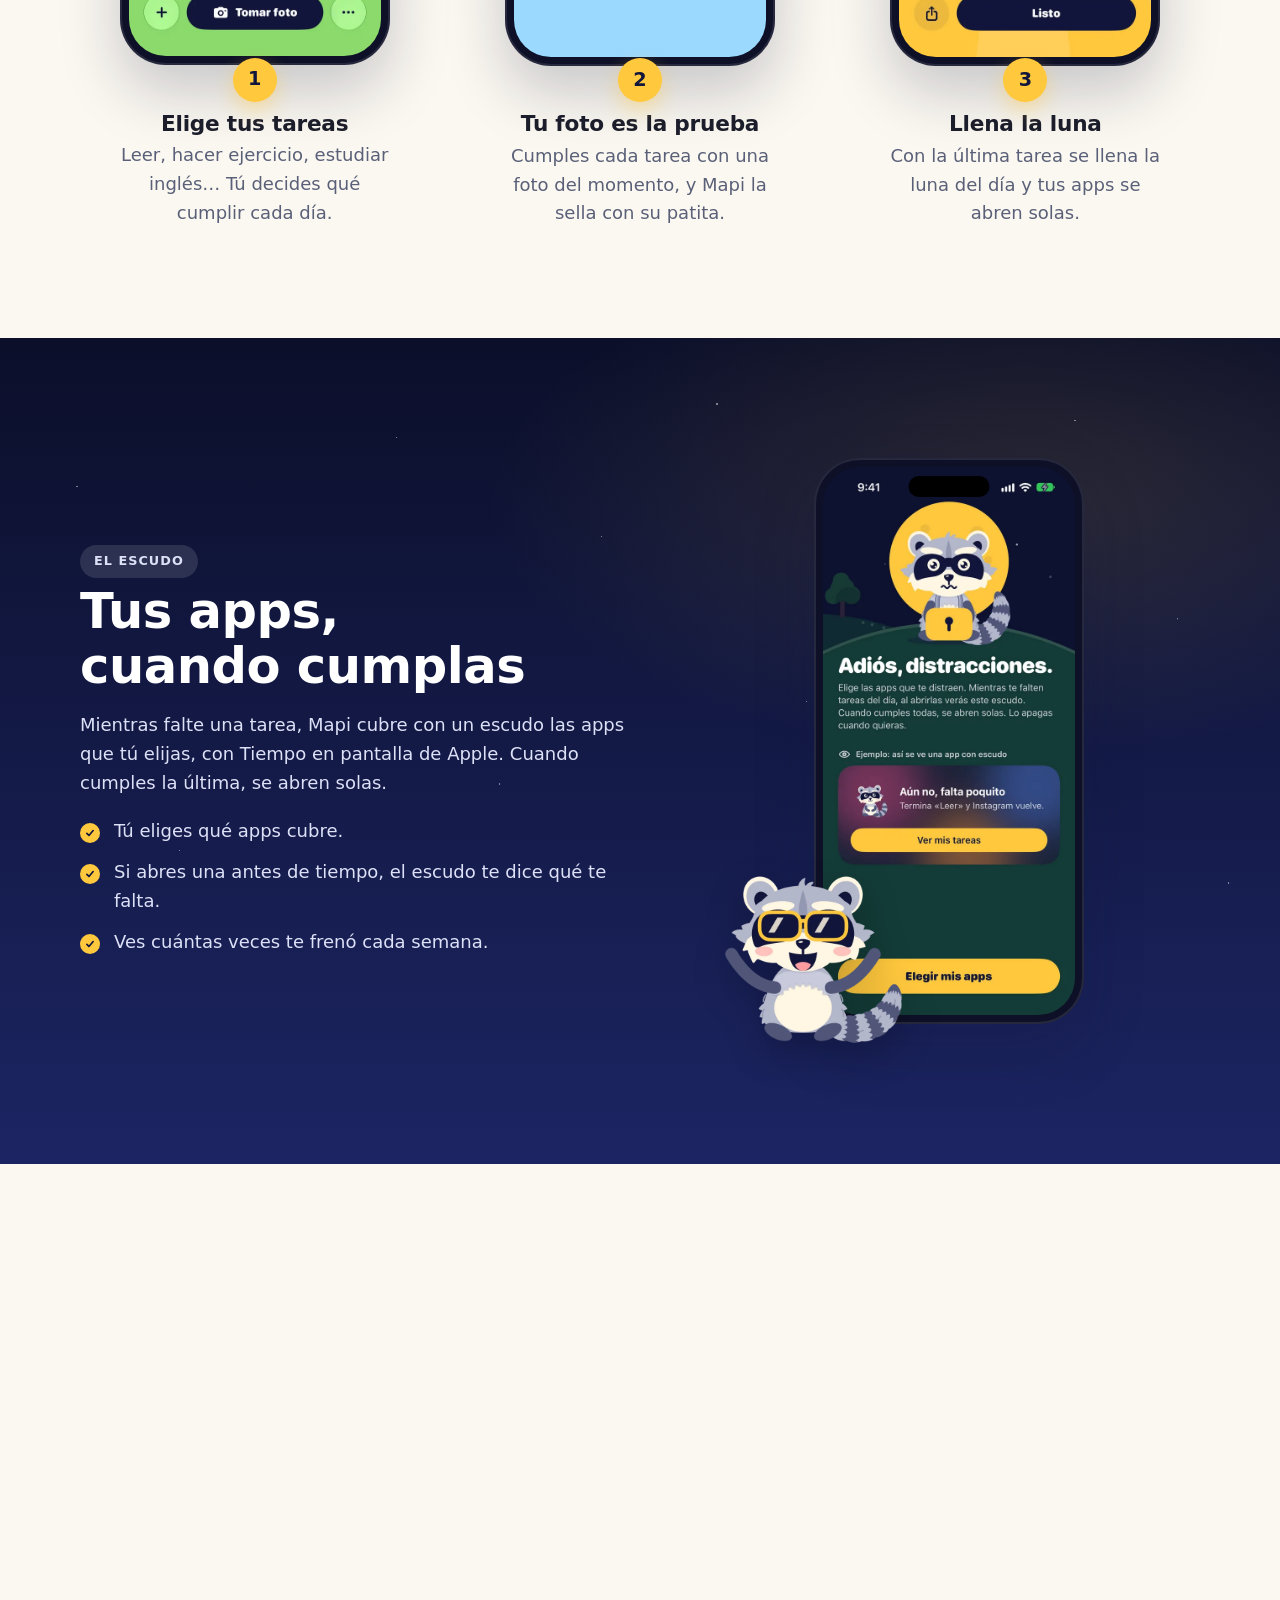
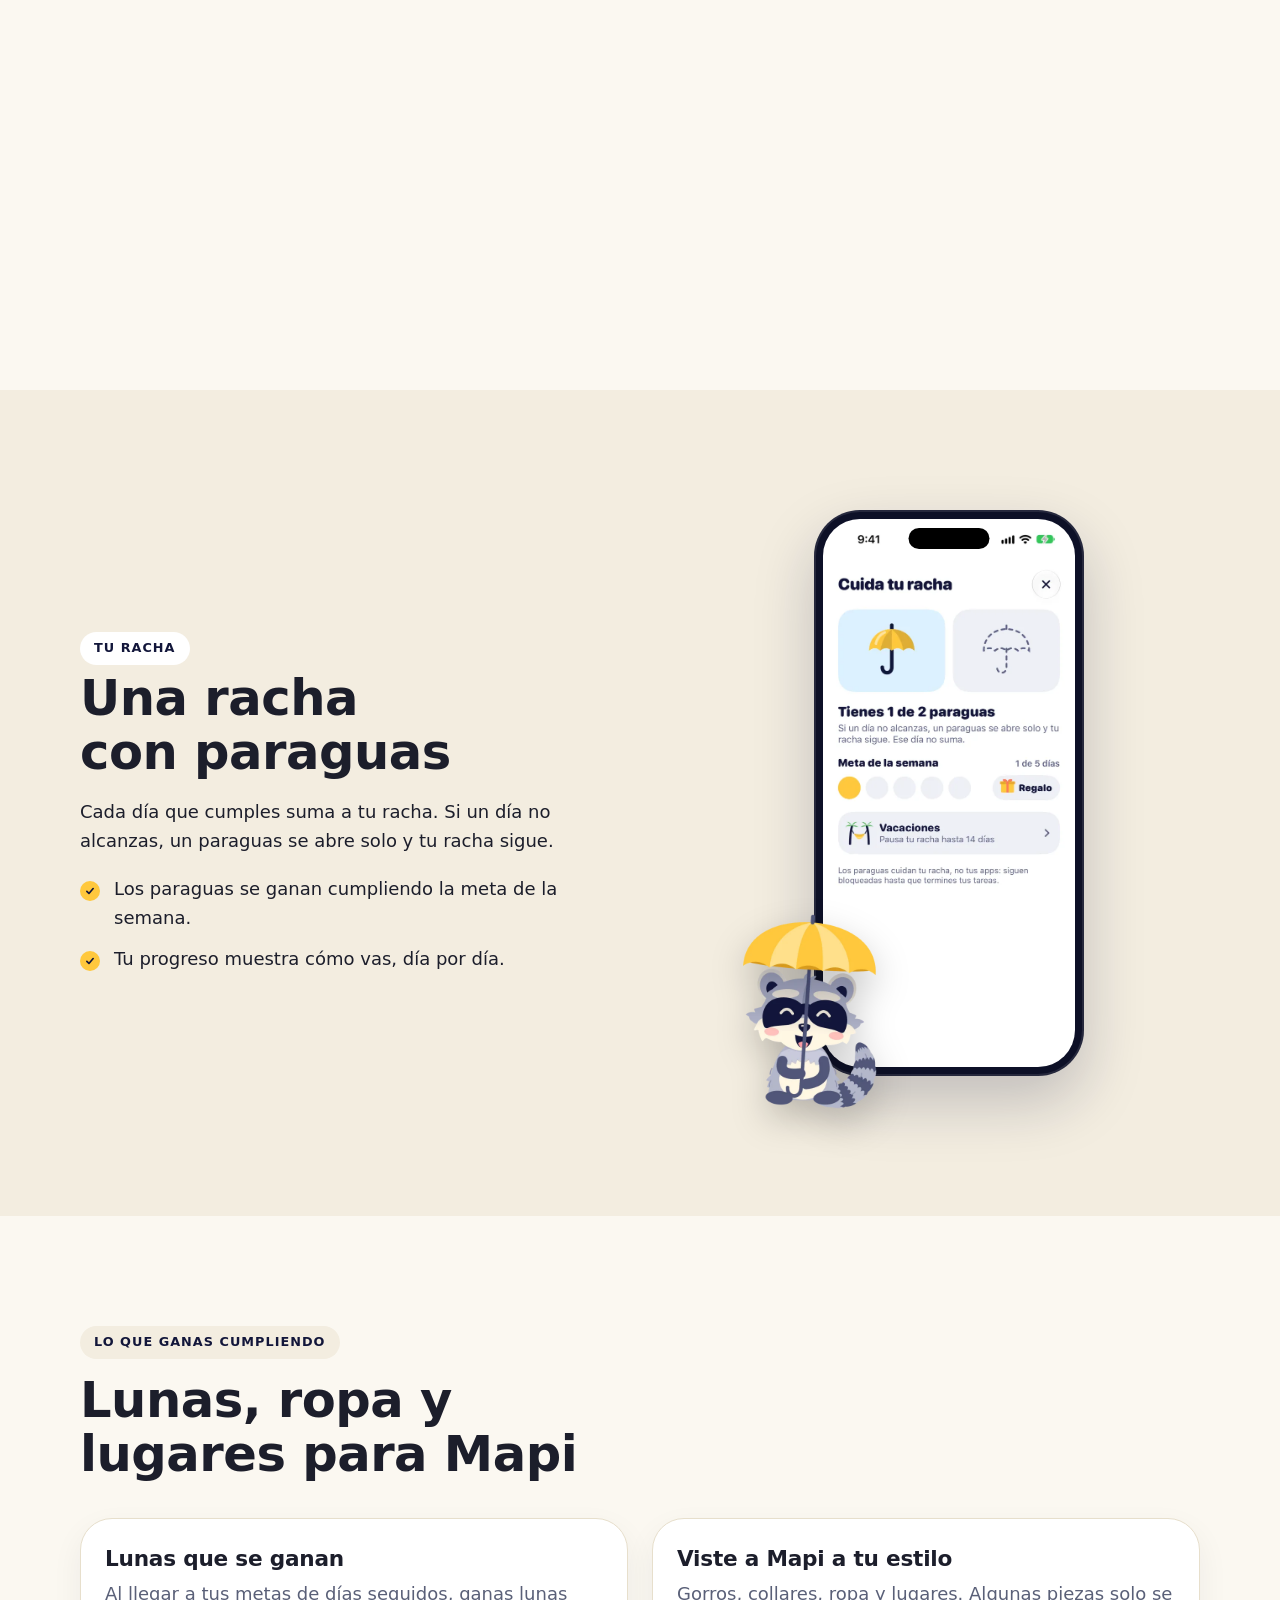
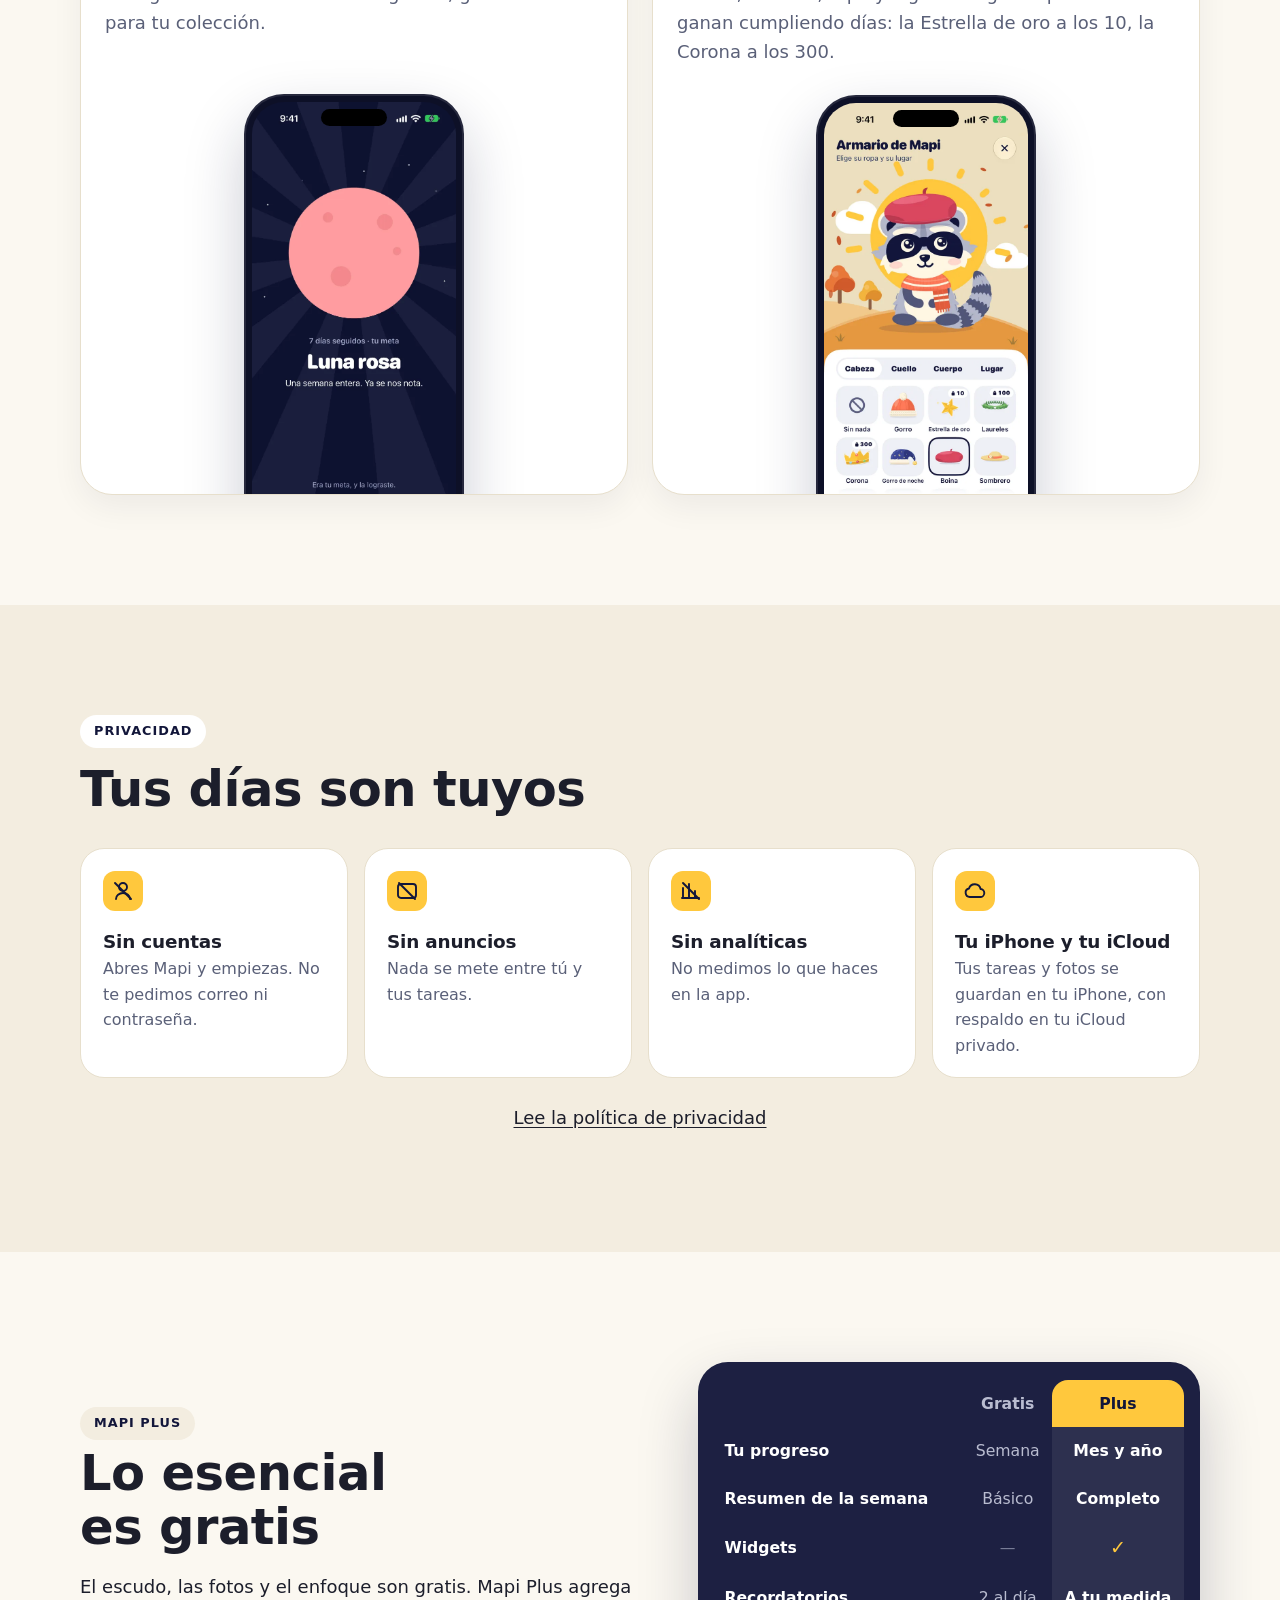
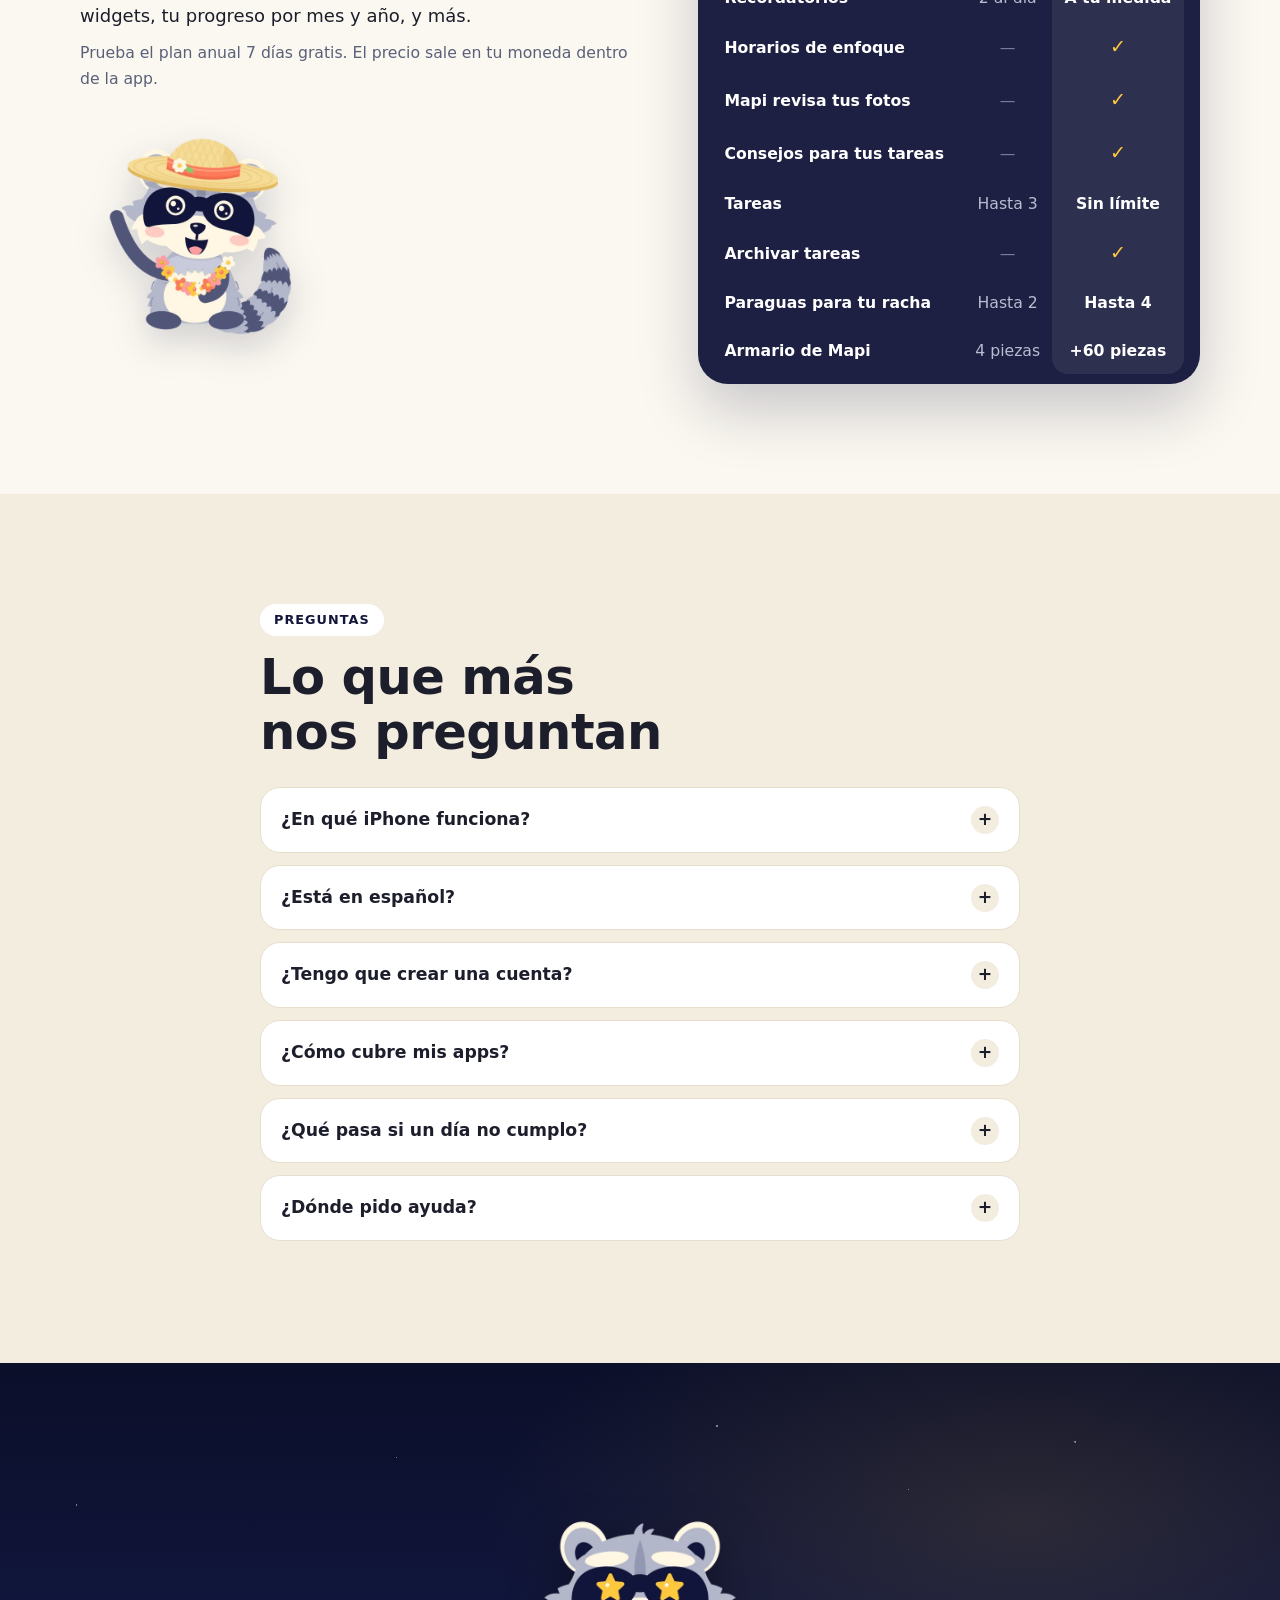
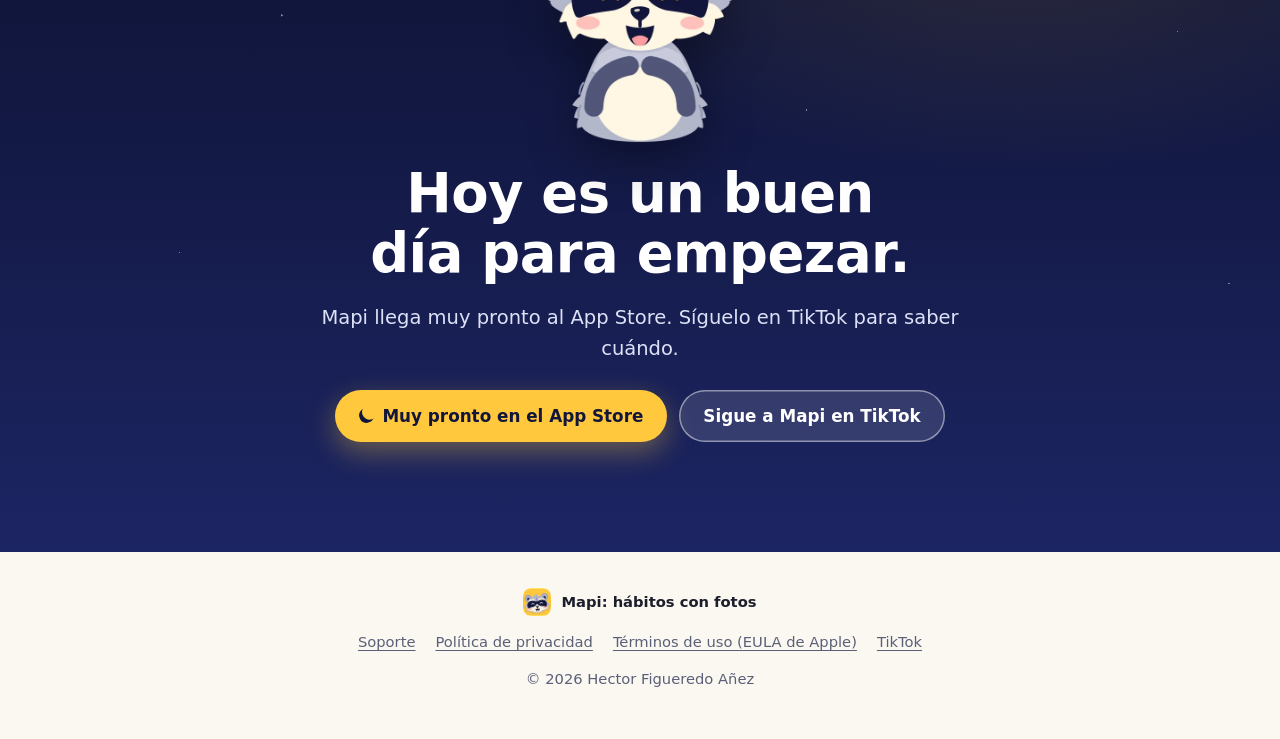
==== commit c14e2341: "Portada: pasto repartido de forma natural en la colina Matas de distintos tamaños por toda la ladera" ====
--- a/index.html
+++ b/index.html
@@ -83,9 +83,8 @@
             <path fill="url(#pasto)" d="M-4000 1600 L-4000 542 C-1200 542 -500 541 -260 536 C-120 532 -20 528 40 516 C100 496 150 474 210 469 C240 467 270 467 300 469 C350 472 395 479 440 490 C500 506 560 528 640 538 C900 548 2500 548 4500 546 L4500 1600Z"/>
             <path fill="none" stroke="#7CC29C" stroke-width="2.2" stroke-linecap="round" opacity="0.45" d="M100 494 C140 477 180 470 210 469 C240 467 270 467 300 469 C350 472 380 477 410 483"/>
             <ellipse cx="250" cy="471" rx="136" ry="10" fill="#08121C" opacity="0.32" filter="url(#difuso)"/>
-            <path fill="#4A9670" d="M99.0 492.0Q99.4 484.2 94.0 479.0Q100.4 486.1 103.0 492.0ZM101.5 492.0Q103.1 481.2 102.0 474.0Q103.3 483.9 105.5 492.0ZM104.0 492.0Q107.2 483.0 111.0 477.0Q106.5 485.2 108.0 492.0ZM106.0 492.0Q110.4 486.0 118.0 482.0Q108.9 487.5 110.0 492.0Z"/><path fill="#438D69" d="M128.0 482.0Q128.3 475.8 124.0 471.6Q129.1 477.3 131.2 482.0ZM130.0 482.0Q131.3 473.4 130.4 467.6Q131.5 475.5 133.2 482.0ZM132.0 482.0Q134.6 474.8 137.6 470.0Q134.0 476.6 135.2 482.0ZM133.6 482.0Q137.1 477.2 143.2 474.0Q135.9 478.4 136.8 482.0Z"/><circle cx="62.0" cy="510.6" r="2.1" fill="#F4EBD6"/><circle cx="64.3" cy="512.3" r="2.1" fill="#F4EBD6"/><circle cx="63.4" cy="515.0" r="2.1" fill="#F4EBD6"/><circle cx="60.6" cy="515.0" r="2.1" fill="#F4EBD6"/><circle cx="59.7" cy="512.3" r="2.1" fill="#F4EBD6"/><circle cx="62" cy="513" r="1.3" fill="#F2C14E"/><circle cx="500.0" cy="519.8" r="1.9" fill="#F4EBD6"/><circle cx="502.1" cy="521.4" r="1.9" fill="#F4EBD6"/><circle cx="501.3" cy="523.8" r="1.9" fill="#F4EBD6"/><circle cx="498.7" cy="523.8" r="1.9" fill="#F4EBD6"/><circle cx="497.9" cy="521.4" r="1.9" fill="#F4EBD6"/><circle cx="500" cy="522" r="1.2" fill="#F2C14E"/>
+            <path fill="#36795F" d="M-601 540.6q1.3-1.5 2.7-2.7q-.9 1.4-.6 2.7zM-591.8 540.6q.5-1.6.4-2.9q.8 1.4 1.7 2.9zM-582.3 540.5q.5-1.8.2-3.2q1 1.6 2 3.2zM-574.2 540.5q1.1-1 2.1-1.8q-.4.9.2 1.8zM-567.9 540.4q1.1-2.3 2-4.2q-.3 2.1.4 4.2zM-557.2 540.4q.7-1.1 1.2-2q-.1 1 .4 2zM-550.9 540.3q.2-1.1-.2-2q1.1 1 2 2zM-541.9 540.3q.9-1.5 1.5-2.7q0 1.4.7 2.7zM-531.3 540.2q.8-1.6 1.3-2.9q.2 1.4.8 2.9zM-523.5 540.2q1.3-2.3 2.6-4.2q-.7 2.1-.2 4.2zM-512.3 540.1q.5-1.3.6-2.4q.5 1.2 1.2 2.4zM663.3 540.1q.2-2.4-.3-4.4q1.1 2.2 1.9 4.4zM668.4 540.2q1.3-1.9 2.7-3.4q-1 1.7-.7 3.4zM674.1 540.4q.5-2.2.6-4q.5 2 1.2 4zM679.4 540.5q1.1-3.1 2.3-5.6q-.8 2.8-.5 5.6zM683.1 540.6q1.1-2.2 2.4-4q-.9 2-.7 4zM688.5 540.7q.5-1.6.4-3q.8 1.5 1.7 3zM694 540.9q1-1.3 1.9-2.4q-.5 1.2-.2 2.4zM697.2 540.9q1.2-3.1 2.2-5.6q-.4 2.8.1 5.6zM700.2 541q.9-2.7 1.4-4.8q.2 2.4 1 4.8zM703.3 541.1q1-1.7 1.9-3q-.5 1.5-.1 3zM706.5 541.1q.9-1.6 1.8-2.9q-.4 1.4 0 2.9zM711.3 541.2q1.3-2 2.6-3.6q-.8 1.8-.5 3.6zM715.8 541.3q1.2-1.7 2.6-3.1q-1 1.5-.8 3.1zM720.2 541.4q.4-1.8.1-3.3q1 1.6 2 3.3zM725.8 541.5q.9-2.1 1.5-3.9q0 1.9.6 3.9zM728.7 541.5q.5-2.5.5-4.5q.6 2.2 1.3 4.5zM733.7 541.6q1-1.4 2.1-2.5q-.6 1.3-.2 2.5zM736.9 541.7q.5-1.8.4-3.3q.8 1.6 1.6 3.3zM742.4 541.8q.7-3.3 1-6q.1 3 .6 6zM746.9 541.9q.9-2 1.5-3.7q.1 1.8.8 3.7zM750.2 541.9q.7-2.4 1-4.3q.4 2.2 1.1 4.3zM754.8 542q.8-2.8 1.4-5.2q0 2.6.6 5.2zM759.9 542.1q1.3-2.6 2.8-4.8q-1 2.4-.7 4.8zM763.2 542.1q.8-2.8 1.6-5.2q-.3 2.6.2 5.2zM766.2 542.2q1.2-2.1 2.3-3.9q-.6 1.9-.1 3.9zM771.3 542.2q.5-1.7.5-3.1q.7 1.5 1.5 3.1zM775.9 542.3q.8-2.3 1.5-4.1q-.2 2 .2 4.1zM780.3 542.4q.6-2.4.5-4.4q.8 2.2 1.8 4.4zM783.5 542.4q.8-1.2 1.1-2.3q.2 1.1.9 2.3zM787.3 542.5q.4-1.8.1-3.2q1.1 1.6 2.1 3.2zM792.7 542.5q1.2-2.4 2.3-4.4q-.6 2.2-.2 4.4zM796.1 542.6q.3-1.5-.1-2.8q1.1 1.4 2 2.8zM799.6 542.6q.6-1.8.6-3.2q.6 1.6 1.4 3.2zM809.6 542.8q.6-1.5-1.8q.8.9 1.8 1.8zM817.4 542.8q1.2-1.1 2.5-2q-.7 1-.3 2zM829 543q.7-.9.9-1.7q.3.9 1 1.7zM836.7 543.1q.7-2.3 1.1-4.1q0 2.1.5 4.1zM848 543.2q.7-2.3 1.1-4.2q.1 2.1.6 4.2zM859.1 543.3q1.2-.9 2.5-1.6q-.9.8-.7 1.6zM866.1 543.4q.7-1.4 1-2.6q.2 1.3.8 2.6zM872.4 543.5q1.2-.9 2.4-1.6q-.5.8 0 1.6zM883.8 543.6q.8-1.2 1.4-2.2q-.1 1.1.4 2.2zM891.2 543.7q.8-1.5 1.1-2.8q.4 1.4 1.2 2.8zM899.7 543.7q.4-2.3 0-4.2q1.1 2.1 2.1 4.2zM908.8 543.8q.5-1.8.7-3.3q.3 1.6 1 3.3zM919.4 543.9q1.3-2.1 2.6-3.8q-.8 1.9-.5 3.8zM928.5 544q.8-1.4 1.1-2.6q.4 1.3 1.2 2.6zM940.2 544.1q.4-1.2.3-2.1q.8 1.1 1.6 2.1zM950.1 544.2q.4-1.1.3-2q.7 1 1.4 2zM959.3 544.3q1.3-1.3 2.9-2.4q-1.1 1.2-.9 2.4zM970.1 544.3q.6-2.1.9-3.8q.3 1.9.9 3.8zM976.6 544.4q.5-1.9.6-3.4q.5 1.7 1.3 3.4zM982.8 544.4q.6-1.1.9-2q.3 1 .9 2zM995.2 544.5q.6-1.9.8-3.4q.3 1.7 1 3.4zM1002.3 544.6q1.1-2.2 2.1-4q-.6 2-.2 4z"/><path fill="#367A5F" d="M-505.9 540.1q1.2-2 2.4-3.6q-.8 1.8-.5 3.6zM-497.3 540q.4-2.2-.1-4.1q1.2 2 2.3 4.1zM-489.7 540q1.3-2.2 2.8-4q-1.1 2-.9 4zM-481 539.9q1.2-1 2.3-1.7q-.6.9-.2 1.7zM-473 539.8q1.3-1 2.7-1.8q-1.1.9-.9 1.8zM-461.6 539.8q.3-1 0-1.9q.9.9 1.8 1.9zM-455.2 539.7q.8-2 1.4-3.7q-.1 1.8.3 3.7zM-446.3 539.6q.5-1.1.3-2q.9 1 1.9 2zM-435.7 539.6q.5-1.4-1.8q.7.9 1.5 1.8zM-427.9 539.5q.7-2.3.9-4.1q.5 2.1 1.4 4.1zM-415.6 539.4q1.2-1.2 2.4-2.1q-.8 1.1-.5 2.1zM-405.3 539.3q.6-1.7-1.8q.8.9 1.7 1.8zM-397.2 539.2q.6-2.7-3.6q.5 1.8 1.2 3.6zM-390.8 539.1q.6-1.6-1.8q.6.9 1.5 1.8zM-380.6 539q1.3-1.4 2.8-2.5q-1 1.3-.8 2.5zM-371.3 538.9q.6-1.7.5-3.1q.8 1.5 1.8 3.1zM-364.2 538.9q.6-2.2.7-4q.7 2 1.6 4zM-357 538.8q.6-1.9.6-3.5q.8 1.8 1.8 3.5zM-344.2 538.6q.8-2.1 1.1-3.9q.2 1.9.9 3.9zM-337.6 538.5q.7-.9.7-1.6q.7.8 1.6 1.6zM-326.6 538.4q1-1.2 1.8-2.2q-.1 1.1.5 2.2zM-318.5 538.3q.4-1.1.1-2q1.1 1 2.1 2zM-311 538.2q1-1.7 1.8-3q-.2 1.5.4 3zM-302.7 538.1q.2-2.2-.3-4q1.1 2 2 4zM-294.8 537.9q.3-2.1.2-3.9q.7 1.9 1.5 3.9zM-291.1 537.9q.6-2.4.8-4.4q.3 2.2.9 4.4zM-286.1 537.8q1.1-3.3 2-5.9q-.4 3 .1 5.9zM-281.5 537.7q.2-1.5-.3-2.7q1.1 1.4 2 2.7zM-276.5 537.6q.4-2.7.1-4.9q1.2 2.4 2.3 4.9zM-271.9 537.5q.7-2.2.9-4q.5 2 1.3 4zM-266.2 537.4q1.1-1.4 2.1-2.5q-.5 1.2-.1 2.5zM-261 537.3q1.2-2.8 2.3-5q-.6 2.5-.2 5zM-255.6 537.1q1.3-1.9 2.7-3.5q-.9 1.8-.5 3.5zM626.4 537.6q.9-2.8 1.6-5.1q-.2 2.5.3 5.1zM629.1 538q.8-1.5 1.3-2.7q0 1.3.6 2.7zM632.8 538.5q.9-1.3 1.5-2.4q0 1.2.6 2.4zM636.3 538.9q.5-1.9.5-3.4q.6 1.7 1.4 3.4zM638.8 539.3q1.1-3.1 2.1-5.7q-.3 2.8.3 5.7zM644.1 539.5q.6-2.1.6-3.8q.7 1.9 1.6 3.8zM648.9 539.7q.5-2.4.3-4.4q1 2.2 2.1 4.4zM654 539.8q1.3-1.5 2.8-2.7q-1 1.3-.7 2.7zM656.7 539.9q.6-1.7.7-3.1q.4 1.6 1.1 3.1zM659.3 540q.8-3.1 1.2-5.6q.3 2.8 1.1 5.6z"/><path fill="#367A60" d="M-250.5 537q1.3-2.1 2.6-3.8q-.8 1.9-.4 3.8zM-246 536.9q.9-2.5 1.6-4.6q-.2 2.3.3 4.6zM-241.7 536.7q1.4-1.4 2.9-2.5q-1.1 1.3-.8 2.5zM-236.3 536.6q1-2.7 2-5q-.5 2.5-.1 5zM-232.2 536.5q.5-2.1.2-3.9q1 1.9 2.1 3.9zM-227.2 536.3q.8-1.3 1.3-2.3q.1 1.2.7 2.3zM-223.9 536.2q.9-2.7 1.7-4.9q-.2 2.4.3 4.9zM619 536.5q.7-2.1 1-3.8q.5 1.9 1.4 3.8zM621.8 536.9q1.2-2.7 2.2-5q-.5 2.5.1 5z"/><path fill="#377A60" d="M-218.3 536q.5-1.7.5-3.2q.4 1.6 1.1 3.2zM-213.8 535.9q1.2-1.6 2.5-3q-.9 1.5-.7 3zM-209.5 535.8q.7-2.1 1-3.9q.5 1.9 1.3 3.9zM-204.7 535.6q1.1-1.6 2.3-3q-.7 1.5-.3 3zM614.8 535.9q1-2.4 1.6-4.4q0 2.2.7 4.4z"/><path fill="#377B60" d="M-199.3 535.4q.9-3 1.6-5.5q-.2 2.8.3 5.5zM-195.8 535.3q1.2-1.5 2.4-2.7q-.7 1.4-.4 2.7zM-190.8 535.1q.7-2.7.8-4.9q.6 2.5 1.5 4.9zM-187.5 535q.4-2.2.4-3.9q.7 2 1.4 3.9zM-183.7 534.9q.6-2.5.8-4.6q.5 2.3 1.2 4.6zM-178.6 534.7q.3-3.3 0-5.9q1 3 1.9 5.9zM-175.7 534.6q.9-3 1.8-5.5q-.5 2.8-.2 5.5zM-171.7 534.5q.4-1.9 0-3.4q1.2 1.7 2.3 3.4zM-168.4 534.4q1-2.2 2.2-3.9q-.8 2-.6 3.9zM-165.1 534.2q.8-1.5 1.6-2.7q-.3 1.4.1 2.7zM-161.4 534.1q1.2-2.5 2.4-4.6q-.7 2.3-.2 4.6zM-155.7 533.9q.7-2.6 1.2-4.8q.1 2.4.6 4.8zM-152.7 533.8q1-1.2 2-2.2q-.5 1.1 0 2.2zM-149.5 533.6q1-1.8 1.9-3.2q-.4 1.6 0 3.2zM-145.5 533.5q.8-2.5 1.1-4.5q.3 2.3 1.1 4.5zM-140.3 533.3q1.2-3.1 2.5-5.6q-1 2.8-.9 5.6zM-135.7 533.1q.9-1.5 1.7-2.7q-.3 1.3.2 2.7zM-130.4 532.8q1.3-2 2.6-3.6q-.8 1.8-.5 3.6zM-125.3 532.6q1-3.2 1.8-5.8q-.3 2.9.2 5.8zM-122.3 532.5q1.1-2.7 1.9-4.9q-.3 2.5.3 4.9zM-117.6 532.2q1.5-1.7 3-3q-1 1.5-.7 3zM-112 532q.7-2.3.9-4.2q.5 2.1 1.3 4.2zM-106.5 531.7q.3-3 0-5.5q1 2.7 1.9 5.5zM-102.7 531.5q.9-2.4 1.4-4.3q.1 2.1.8 4.3zM-99.7 531.4q1-2.9 2.1-5.3q-.7 2.6-.5 5.3zM-96.9 531.2q.5-1.9.4-3.5q.9 1.7 1.9 3.5zM-93.8 531q1.3-2.3 2.5-4.2q-.7 2.1-.3 4.2zM590.5 531.4q.8-2.4 1.3-4.4q0 2.2.5 4.4zM593.8 532.1q.9-2.4 1.7-4.4q-.3 2.2.1 4.4zM596.6 532.6q1.2-2.6 2.6-4.7q-1.1 2.4-.9 4.7zM600.9 533.4q.9-2.2 1.7-4q-.3 2 .2 4zM605.4 534.3q.9-2.8 1.4-5.1q.1 2.5.8 5.1zM610.9 535.2q.8-3 1.2-5.4q.3 2.7 1.1 5.4z"/><path fill="#377C60" d="M-89.1 530.8q1.3-3.2 2.7-5.8q-1 2.9-.7 5.8zM-86.2 530.6q.6-1.7.7-3q.5 1.5 1.3 3zM-81.5 530.3q1.2-2.5 2.4-4.6q-.8 2.3-.4 4.6zM-77.1 530.1q1.2-1.9 2.4-3.4q-.8 1.7-.5 3.4zM-72 529.7q1.4-1.6 2.9-3q-1 1.5-.7 3zM583.9 530.1q1.2-2 2.3-3.7q-.7 1.8-.3 3.7zM586.6 530.7q.4-1.6.2-3q.9 1.5 1.7 3z"/><path fill="#377C61" d="M-67.6 529.5q.8-2.4 1.3-4.4q-.1 2.2.4 4.4zM-63.4 529.2q1.2-2.5 2.6-4.5q-1.1 2.2-1 4.5zM-59.6 528.9q1-2 1.7-3.7q-.1 1.9.6 3.7zM-55.2 528.6q.7-2.7 1.3-4.8q-.1 2.4.4 4.8zM-51.7 528.3q.7-3.2.8-5.8q.6 2.9 1.5 5.8zM-47.5 528q1.1-1.5 2.3-2.7q-.7 1.3-.4 2.7zM-42.1 527.6q.4-2.2.3-4q.7 2 1.5 4zM-37.6 527.2q1-3.1 2.1-5.7q-.7 2.9-.4 5.7zM-35 527q.9-1.6 1.8-2.9q-.4 1.5 0 2.9zM-31.6 526.7q.4-2.2-3.6q1 1.8 1.9 3.6zM571 527.3q.8-2.9 1.4-5.4q-.1 2.7.4 5.4zM573.8 527.9q1.3-1.3 2.7-2.3q-1.1 1.2-1 2.3zM579.2 529.1q1-2.6 1.8-4.7q-.4 2.4 0 4.7z"/><path fill="#387D61" d="M-26.7 526.2q.6-1.5.6-2.7q.6 1.3 1.4 2.7zM-23.5 525.9q.7-2.3.9-4.2q.3 2.1 1 4.2zM-19.5 525.6q.4-2.3.3-4.2q.7 2.1 1.4 4.2zM-15.2 525.1q1.2-2.5 2.5-4.6q-.8 2.3-.4 4.6zM-10.6 524.6q1-3 2-5.5q-.6 2.7-.2 5.5zM-5.7 524.1q.6-3.1.7-5.6q.4 2.8 1.1 5.6zM-.6 523.4q1.4-1.7 2.8-3q-.8 1.5-.4 3zM2.6 523.1q.6-1.7.7-3.1q.6 1.6 1.5 3.1zM5.6 522.7q1.1-2.9 2.2-5.4q-.6 2.7-.3 5.4zM8.4 522.3q.4-2.1-.1-3.7q1.2 1.9 2.2 3.7zM551.4 522.8q1-1.5 1.6-2.7q0 1.4.7 2.7zM556 523.8q1.2-2.4 2.5-4.3q-.9 2.2-.7 4.3zM561.4 525.2q.4-2.9.2-5.3q.9 2.7 1.9 5.3zM566.4 526.3q.7-1.8.7-3.3q.7 1.6 1.6 3.3z"/><path fill="#387E62" d="M11.6 521.9q1.4-2.6 3-4.8q-1 2.4-.6 4.8zM14.6 521.4q.9-2.3 1.5-4.1q.1 2.1.7 4.1zM19.5 520.7q.3-1.6 0-2.9q.9 1.5 1.7 2.9zM22 520.3q.9-2.4 1.6-4.3q-.1 2.1.4 4.3zM25.2 519.8q1.1-1.6 2.3-2.9q-.8 1.5-.5 2.9zM30.8 518.9q.2-3.1-.2-5.7q1 2.9 1.8 5.7zM36 517.9q.7-2.2.9-4q.5 2 1.3 4zM531.8 517.7q.6-2.7.5-4.9q.8 2.5 1.7 4.9zM537.5 519.1q.3-2.5-.1-4.6q1 2.3 1.8 4.6zM540.6 520q.7-2.4.9-4.4q.5 2.2 1.3 4.4zM546.1 521.4q.4-2.2-3.6q.9 1.8 1.8 3.6z"/><path fill="#397F62" d="M40.1 516.9q.9-2.3 1.6-4.2q-.2 2.1.3 4.2zM42.6 516q.6-2.7.5-4.9q.8 2.4 1.8 4.9zM46.7 514.7q.5-2.8.4-5q.7 2.5 1.6 5zM523.7 515.4q.7-3.1.9-5.6q.4 2.8 1.1 5.6zM527.7 516.5q1.4-1.5 2.9-2.7q-1.1 1.4-.8 2.7z"/><path fill="#397F63" d="M50 513.6q1.1-2.3 2.4-4.1q-.9 2.1-.8 4.1zM518.7 514.1q.5-2.9.3-5.3q.8 2.7 1.8 5.3z"/><path fill="#398063" d="M54.7 511.9q1.1-2.7 1.9-4.9q-.2 2.4.4 4.9zM58.6 510.6q1.3-2.5 2.8-4.5q-1.1 2.2-.8 4.5zM63.5 508.8q1.2-1.7 2.3-3.2q-.5 1.6.1 3.2zM500.3 508.7q.6-2.1.8-3.8q.2 1.9.8 3.8zM504.7 510.1q1.1-3.3 2-5.9q-.3 3 .3 5.9zM509.3 511.4q.6-1.2.8-2.3q.4 1.1 1.1 2.3zM513.9 512.7q.8-1.4 1.3-2.6q0 1.3.6 2.6z"/><path fill="#3A8163" d="M68.6 507.1q1.2-2.9 2.5-5.3q-.9 2.6-.6 5.3zM496.4 507.7q.8-2.8 1.1-5.1q.3 2.6 1.1 5.1z"/><path fill="#3A8164" d="M73.7 505.3q1.2-2.7 2.3-4.8q-.5 2.4-.1 4.8zM77.8 503.9q.5-2.7.7-4.9q.4 2.5 1 4.9zM485.9 504.6q.4-3.1-5.4q1 2.7 2 5.4zM489.3 505.6q.6-1.5.9-2.8q.2 1.4.8 2.8zM492 506.4q.8-3.1 1.4-5.7q0 2.8.6 5.7z"/><path fill="#3A8264" d="M81.7 502.5q.9-1.2 1.7-2.2q-.3 1.1.2 2.2zM85.9 500.9q1.1-1.7 2-3.1q-.3 1.5.3 3.1zM89.7 499.7q.9-2.6 1.5-4.7q0 2.4.6 4.7zM472.1 500.6q1-1.7 1.9-3.2q-.5 1.6-.2 3.2zM475.6 501.6q1.1-3.2 2.1-5.8q-.5 2.9 0 5.8zM479.4 502.7q.3-2.9.1-5.3q.8 2.7 1.6 5.3zM482 503.5q.5-2.6.4-4.8q.8 2.4 1.7 4.8z"/><path fill="#3A8365" d="M93.4 498.4q1.1-3.3 2-6q-.4 3 .1 6zM467.5 499.2q.7-1.8 1-3.3q.3 1.7.9 3.3z"/><path fill="#3B8365" d="M98.6 496.7q.8-3.3 1.5-5.9q-.3 3 .1 5.9zM103.2 495q.3-1.7-.1-3.2q1.1 1.6 2 3.2zM452.2 494.9q.3-2.9-.1-5.4q1.2 2.7 2.2 5.4zM456.1 496q.8-2.7 1.4-4.9q-.1 2.4.3 4.9zM459.8 497.1q1.3-1.2 2.5-2.2q-.6 1.1-.1 2.2zM463.3 498q.6-2.5.9-4.5q.3 2.3 1 4.5z"/><path fill="#3B8465" d="M106.5 493.9q.4-2.4-3.6q.6 1.8 1.3 3.6zM111.7 492.2q1.3-2.4 2.8-4.3q-1 2.1-.8 4.3zM442 492.1q.7-2.2 1-4q.4 2 1.2 4zM446.8 493.4q.8-1.4 1.2-2.6q.1 1.3.7 2.6z"/><path fill="#3B8466" d="M115.9 490.7q1.2-3.3 2.4-6q-.7 3-.3 6zM438.7 491.2q.3-1.9 0-3.4q1 1.7 1.9 3.4z"/><path fill="#3B8566" d="M118.7 489.8q.4-2.5 0-4.5q1.1 2.2 2.2 4.5zM430.4 489.2q1.1-3.1 2.2-5.7q-.8 2.8-.5 5.7zM433.5 490q.5-2.3.3-4.3q.8 2.1 1.7 4.3z"/><path fill="#3C8566" d="M124.2 488.1q.5-1.5.3-2.8q.8 1.4 1.7 2.8zM128.5 486.8q1.2-2.5 2.6-4.5q-1.1 2.3-.9 4.5zM419.3 486.7q1-1.4 1.9-2.5q-.5 1.3-.1 2.5zM422.1 487.4q1.3-2.2 2.7-4q-1 2-.8 4zM426.5 488.3q1.1-3 2.2-5.5q-.7 2.7-.3 5.5z"/><path fill="#3C8666" d="M132.1 485.7q.7-2.3 1-4.2q.4 2.1 1.1 4.2zM135.6 484.7q.6-2.6.7-4.7q.5 2.3 1.3 4.7zM409.2 484.6q.5-1.8.3-3.2q.9 1.6 1.7 3.2zM414 485.6q1.3-1.2 2.6-2.2q-.7 1.1-.3 2.2z"/><path fill="#3C8667" d="M140.6 483.3q.4-1.8.4-3.3q.6 1.7 1.2 3.3zM143 482.5q.8-1.5 1.1-2.8q.3 1.4 1.1 2.8zM391.9 481.3q.2-2.6-.3-4.7q1.1 2.3 2.1 4.7zM395.7 482q1.1-2 2.1-3.6q-.4 1.8.1 3.6zM400.4 482.8q.5-1.5.7-2.8q.4 1.4 1.1 2.8zM403.6 483.5q1-3 1.8-5.5q-.3 2.8.2 5.5z"/><path fill="#3C8767" d="M148.6 481.1q1.2-2.8 2.7-5q-1.2 2.5-1 5zM153.7 479.7q.9-1.4 1.3-2.5q.3 1.2 1 2.5zM382.3 479.6q1.3-1.3 2.5-2.4q-.6 1.2-.1 2.4zM386.2 480.3q.6-2.3.7-4.2q.6 2.1 1.4 4.2z"/><path fill="#3D8767" d="M158 478.7q.8-3.2 1.3-5.9q0 2.9.5 5.9zM163.3 477.5q1.3-2.7 2.8-4.9q-1.1 2.5-.8 4.9zM363.3 476.7q1-1.7 1.7-3.1q-.2 1.5.4 3.1zM366.8 477.2q.4-1.6.2-2.9q.8 1.5 1.6 2.9zM371.5 477.9q1.2-1.9 2.4-3.4q-.7 1.7-.3 3.4zM375.4 478.5q1.4-1.8 2.8-3.2q-.9 1.6-.5 3.2zM379 479.1q.9-2.4 1.5-4.3q.1 2.1.9 4.3z"/><path fill="#3D8868" d="M168.5 476.3q.8-2.5 1.6-4.5q-.3 2.2.1 4.5zM172.5 475.5q.7-1.6 1.3-3q-.1 1.5.4 3zM175.2 475q.8-2.1 1.3-3.9q.2 1.9.9 3.9zM178.7 474.3q1.1-2.4 2.2-4.4q-.6 2.2-.2 4.4zM182.7 473.6q1.2-3.3 2.3-6q-.5 3 .1 6zM186 473.1q1.2-1.4 2.4-2.6q-.6 1.3-.1 2.6zM190.7 472.4q1-2 1.8-3.6q-.4 1.8 0 3.6zM325.2 472.3q1.3-2.9 2.5-5.3q-.8 2.7-.4 5.3zM330.2 472.8q1.4-3 2.9-5.4q-1 2.7-.6 5.4zM334.8 473.2q1.2-2.3 2.4-4.2q-.6 2.1-.2 4.2zM338.9 473.6q1-2.1 2-3.8q-.6 1.9-.2 3.8zM344.4 474.3q.4-2.3-3.6q.7 1.8 1.4 3.6zM348 474.7q.5-1.8.2-3.3q1.1 1.7 2.2 3.3zM351.6 475.1q1.2-1.4 2.3-2.6q-.6 1.3-.1 2.6zM354.8 475.5q.9-1.3 1.6-2.4q-.2 1.2.4 2.4zM360.3 476.3q.4-1.3.2-2.3q.7 1.2 1.5 2.3z"/><path fill="#3D8968" d="M194.9 471.8q1.1-2.4 2.2-4.4q-.5 2.2-.1 4.4zM197.9 471.4q1.4-1.7 2.8-3.1q-.9 1.6-.4 3.1zM203.5 470.8q.5-1.3.5-2.4q.5 1.2 1.2 2.4zM207.4 470.5q.8-2.5 1.3-4.6q-.1 2.3.4 4.6zM209.9 470.2q.9-1.4 1.6-2.5q-.1 1.3.6 2.5zM298.8 470.3q1-1.4 1.9-2.5q-.6 1.3-.3 2.5zM303.9 470.6q.5-1.4.3-2.5q.9 1.3 1.8 2.5zM308.9 470.9q.4-2.6.4-4.7q.7 2.3 1.4 4.7zM313.5 471.3q.8-2.3 1.1-4.2q.3 2.1 1.1 4.2zM317.2 471.6q.9-3.2 1.4-5.9q.1 2.9.7 5.9zM321.4 471.9q1.3-2.7 2.7-4.9q-.9 2.5-.6 4.9z"/><path fill="#3E8968" d="M214.5 470q.5-2.4-3.6q.7 1.8 1.5 3.6zM218 469.8q.5-2.8.2-5q1.1 2.5 2.1 5zM221.1 469.6q1.1-2.9 2.2-5.3q-.6 2.6-.1 5.3zM224.4 469.5q1.1-2.1 2.2-3.8q-.7 1.9-.4 3.8zM227.9 469.3q.8-2.6 1-4.7q.5 2.3 1.4 4.7zM232.1 469.1q.9-2.8 1.3-5q.3 2.5 1 5zM275.8 469.2q1.2-1.6 2.3-2.9q-.6 1.5-.2 2.9zM280.1 469.3q.5-3.4-5.4q.8 2.7 1.7 5.4zM285 469.5q.2-3.1-.2-5.5q1.1 2.8 2 5.5zM289.1 469.7q1.3-2.3 2.8-4.3q-1 2.1-.8 4.3zM293.8 470q.8-2.9 1.3-5.3q-.1 2.6.3 5.3z"/><path fill="#3E8969" d="M235.8 469q.5-1.4.2-2.6q1.1 1.3 2.1 2.6zM238.9 469q1-2.4 1.9-4.3q-.4 2.2.1 4.3zM242.5 468.9q.4-2.8.3-5.1q.7 2.6 1.4 5.1zM247 468.8q1-1.4 2-2.5q-.5 1.3-.1 2.5zM251.8 468.8q.6-1.8.8-3.3q.3 1.6.9 3.3zM256.5 468.8q.9-2 1.8-3.6q-.5 1.8-.2 3.6zM260.5 468.8q1.4-3.1 2.8-5.7q-.9 2.8-.5 5.7zM264.7 468.9q.6-2.9.7-5.3q.4 2.6 1.1 5.3zM268.3 469q.7-3.2.7-5.8q.7 2.9 1.6 5.8zM272.2 469q.7-2 1-3.6q.3 1.8.9 3.6z"/><path fill="#36785E" d="M1013.5 544.7q.5-2.2.6-4q.4 2 1 4zM1021.8 544.7q.7-1 1-1.8q.5.9 1.3 1.8zM1033.5 544.8q.6-1.6.8-2.9q.2 1.5.8 2.9zM1041.2 544.9q.8-.9 1.5-1.6q-.2.8.2 1.6zM1047.3 544.9q.8-1.3 1.5-2.4q-.1 1.2.5 2.4zM1054.3 544.9q1-1.9 2-3.4q-.5 1.7-.1 3.4zM1065 545q.5-1.1.6-1.9q.5 1 1.2 1.9zM1075.9 545.1q1.2-1.4 2.4-2.6q-.8 1.3-.5 2.6zM1083.5 545.1q.5-1.3.4-2.3q.7 1.2 1.5 2.3zM1089.7 545.2q.9-.9 1.6-1.6q-.1.8.5 1.6zM1101.5 545.2q1-2.3 1.8-4.1q-.4 2.1 0 4.1zM1113.7 545.3q1.1-1.2 1.9-2.1q-.3 1.1.2 2.1zM1126.6 545.4q.9-2.1 1.7-3.8q-.3 1.9.1 3.8zM1133.2 545.4q.3-1.5-.1-2.7q1 1.3 2 2.7zM1141.8 545.5q.6-1.3.7-2.4q.5 1.2 1.3 2.4zM1148.9 545.5q.5-1.4.3-2.6q.8 1.3 1.7 2.6z"/><path fill="#599E7D" d="M319.9 503.8q.7-4.2 1.4-7.6q-.4 3.8-.3 7.6zM320.8 504.3q.9-4.2 2.2-7.7q-1.2 3.9-1.3 7.7zM321.6 504.1q.8-3.7 1.7-6.6q-.6 3.3-.4 6.6z"/><path fill="#4D9373" d="M326 505.3q1-5.2 1.9-9.5q-.5 4.8-.1 9.5zM327.1 504.2q.2-4.6-.2-8.4q.9 4.2 1.7 8.4zM329 505.1q.8-3.7 1.3-6.7q-.1 3.4.3 6.7zM330.8 505.3q.7-2.5 1.4-4.6q-.3 2.3 0 4.6zM332.3 505q1.8-4.9 4.3-8.9q-2.3 4.4-2.5 8.9z"/><path fill="#4D9273" d="M148.7 507.6q1.3-4.2 2.6-7.6q-.7 3.8-.2 7.6zM151 507.5q.7-3.7.8-6.7q.5 3.3 1.4 6.7zM152.9 507.9q2-3.6 4.7-6.5q-2.5 3.2-2.7 6.5z"/><path fill="#589C7C" d="M437.8 516.7q.2-2.1.1-3.8q.6 1.9 1.2 3.8zM439.1 517.1q.6-3.8 1.2-7q-.4 3.5-.2 7zM440 516.8q.5-2.4.9-4.4q-.2 2.2-.1 4.4z"/><path fill="#4C9172" d="M442.7 518q.8-4.9 1.5-8.9q-.4 4.5-.2 8.9zM443.7 517.8q.7-2.5 1.3-4.6q-.1 2.3.3 4.6zM444.7 518q.9-6.6 1.7-12q-.2 6 .4 12zM446.3 518.2q1-3.4 1.9-6.2q-.4 3.1.1 6.2zM448.2 517.9q.8-3.8 1.3-6.9q0 3.4.6 6.9zM450.3 517.5q1.7-2.5 3.9-4.5q-2.1 2.3-2.3 4.5zM118.7 518.6q0-4.2-1.1-7.7q1.9 3.8 3.2 7.7zM120.7 518q.5-4.5.5-8.2q.5 4.1 1.1 8.2zM122.1 517.6q.9-5.7 1.7-10.4q-.2 5.2.3 10.4zM124 518.7q1.1-5.8 2.5-10.6q-1 5.3-.9 10.6zM125.4 517.9q1.8-5.5 3.9-10q-1.9 5-1.8 10zM128.1 517.7q2.4-3.7 5.7-6.8q-3 3.4-3.3 6.8z"/><path fill="#579C7C" d="M114 519.5q.7-3.5 1.5-6.3q-.6 3.2-.4 6.3zM115 519.6q.3-2.9.5-5.4q.2 2.7.5 5.4zM115.9 519.6q.5-3.6.9-6.6q-.2 3.3 0 6.6zM117 519.6q1.1-2.6 2.7-4.8q-1.5 2.4-1.7 4.8z"/><path fill="#579B7B" d="M206.3 526.9q.2-3.6-.8-6.6q2.2 3.3 3.8 6.6zM209.2 527.8q1.1-3.6 2.2-6.6q-.5 3.3-.1 6.6zM212.2 527.1q1.8-9.4 4-17.1q-1.8 8.6-1.8 17.1zM214.2 527.7q.8-7.8 1-14.1q.6 7.1 1.5 14.1zM216.5 527.5q2.1-3.7 5-6.7q-2.5 3.4-2.7 6.7zM219.9 528.1q2.7-7.1 6.5-12.9q-3.7 6.5-4.2 12.9z"/><path fill="#4B8E71" d="M196.1 527.9q.5-5.1.8-9.2q.2 4.6.8 9.2zM198 527.7q.7-2.9 1.3-5.3q-.1 2.6.3 5.3zM199.9 528.1q1-4.6 2.1-8.4q-.8 4.2-.7 8.4zM200.9 528.7q1.5-4.1 3.2-7.4q-1.3 3.7-1.2 7.4zM202.4 528.1q1.1-2.6 2.2-4.8q-.7 2.4-.3 4.8z"/><path fill="#579A7B" d="M102.2 535.1q.4-4.4.3-8q.5 4 1 8zM103.3 534.6q1.2-3.8 2.6-6.9q-1 3.4-.8 6.9zM104.9 534.7q1.4-4.4 3.2-7.9q-1.5 4-1.5 7.9zM106.5 534.8q.6-3.2 1-5.8q0 2.9.4 5.8zM496.3 534.9q.8-4.7 1.3-8.5q0 4.2.6 8.5zM498 535.1q.5-7.1.4-13q.6 6.5 1.3 13zM499.5 535.2q1-6.9 2.1-12.6q-.8 6.3-.6 12.6zM501.2 535q1.2-2.9 2.5-5.2q-.7 2.6-.3 5.2zM503.2 535.7q1.9-3.6 4.8-6.6q-2.8 3.3-3.3 6.6z"/><path fill="#4A8E70" d="M113.2 536q.6-3.8.4-6.8q1 3.4 2.1 6.8zM115 536.3q.1-3.9-1-7.2q1.9 3.6 3.2 7.2zM116.2 535.5q.7-6.9.5-12.6q1.1 6.3 2.4 12.6zM118.4 536q2.1-8.1 4.9-14.8q-2.4 7.4-2.5 14.8zM120.3 535.5q2-6.2 4.2-11.2q-1.8 5.6-1.6 11.2zM121 536.3q2.4-6.6 5.5-12q-2.7 6-2.7 12zM331.3 536.4q.3-3.6-.6-6.6q1.9 3.3 3.4 6.6zM333.6 536.8q-.2-6.4-1.6-11.7q2.5 5.9 4 11.7zM336.4 536.8q1.5-4.8 3.1-8.8q-1.1 4.4-.8 8.8zM338.3 536.5q.9-7.1 1.3-12.9q.3 6.4 1.1 12.9zM340.5 536.9q1.2-6 2.5-10.9q-.9 5.5-.7 10.9zM341.7 537q2.3-4.8 5.2-8.8q-2.5 4.4-2.5 8.8z"/><path fill="#56997A" d="M325.2 538.9q.4-3.7.2-6.8q.9 3.4 1.8 6.8zM326.3 538.4q1.2-3.5 2.5-6.3q-.9 3.2-.6 6.3zM327.8 538.5q.9-5.6 1.6-10.3q-.3 5.1.2 10.3zM329.3 538.8q1.7-3.5 3.9-6.4q-1.9 3.2-2 6.4z"/><path fill="#4A8B6F" d="M-5.5 546q.1-3.7-1.3-6.8q2.6 3.4 4.3 6.8zM-3.2 547q1.2-5.3 1.9-9.7q.2 4.9 1.2 9.7zM-.9 546.4q1.7-7.3 3.7-13.3q-1.6 6.6-1.5 13.3zM1.4 546.4q1.4-6 2.7-10.9q-.7 5.5-.2 10.9zM3.1 546q2-5.1 4.4-9.3q-1.7 4.6-1.4 9.3zM4.7 546.4q2.2-5.5 5.1-10q-2.7 5-2.9 10z"/><path fill="#569879" d="M-225.7 547.3q1.2-3.8 2.5-6.8q-.9 3.4-.5 6.8zM-225.1 546.8q.9-3.8 1.6-6.9q-.1 3.5.5 6.9zM-223.2 547.5q1.8-4.6 3.9-8.4q-1.7 4.2-1.6 8.4zM-221.4 546.9q.6-6.8.9-12.3q.2 6.1.7 12.3zM-219.1 546.9q2.1-3.7 5.1-6.7q-2.8 3.4-3.1 6.7z"/><path fill="#498B6F" d="M-14.8 547.8q-.3-3.8-1.7-7q2.1 3.5 3.3 7zM-12.6 547.1q.2-3.4-.1-6.1q1 3.1 1.8 6.1zM-11 548.3q.7-4.8.9-8.8q.3 4.4 1.1 8.8zM-9.6 547.5q.8-4 1.2-7.2q.3 3.6 1 7.2zM-7.7 547.7q1.2-4.8 2.4-8.7q-.6 4.4-.1 8.7zM-6.1 548.2q2-3.7 4.6-6.8q-2.2 3.4-2.3 6.8zM588.3 548.5q.4-3.6 0-6.6q1 3.3 1.9 6.6zM591.2 548.3q1.1-3.2 2.3-5.9q-.7 2.9-.4 5.9zM592.2 548.4q.8-5.3 1.1-9.6q.3 4.8 1 9.6zM594.2 549.2q.5-6.2.7-11.3q.3 5.7.8 11.3zM595 548.4q1.4-3.9 3.1-7q-1.3 3.5-1.1 7zM597.3 549.1q2-4.9 4.8-8.8q-2.7 4.4-3.1 8.8zM73.5 549.9q.9-3.8 1.7-7q-.2 3.5.2 7zM74.8 549.4q.6-6.2.8-11.3q.5 5.6 1.3 11.3zM76.5 549.2q1.5-6.4 3.3-11.6q-1.5 5.8-1.4 11.6zM78.5 549.5q1.4-5.3 3.3-9.6q-1.7 4.8-1.9 9.6zM80.7 549.6q1.2-5.4 2.5-9.8q-1 4.9-.8 9.8zM81.2 551.3q0-4-.9-7.3q1.8 3.6 3 7.3zM85.1 550.2q1.6-9.9 3.6-17.9q-1.6 9-1.5 17.9zM86.5 550.8q1.6-8.8 3.1-16.1q-.7 8 0 16.1zM89.2 551.1q1.5-3.6 2.6-6.6q-.2 3.3.7 6.6zM92.6 550.6q2.1-5.3 5-9.7q-2.7 4.9-2.9 9.7zM965.4 553.9q.8-3.1 1.5-5.7q-.3 2.8 0 5.7zM966.1 553.5q.5-4.5.7-8.2q.2 4.1.6 8.2zM967.5 553.5q1.4-3.7 3-6.7q-1.3 3.4-1.2 6.7zM969.2 553.9q1-3.7 2.2-6.7q-1 3.3-1 6.7zM970.2 554.1q1.1-2.3 2.5-4.3q-1.2 2.1-1.1 4.3z"/><path fill="#559879" d="M-213.6 547.7q.5-5.7-9q.2 4.5.7 9zM-212.2 547.2q.9-3.6 2-6.6q-.9 3.3-.8 6.6zM-210.7 547.3q.9-3.5 2-6.3q-.9 3.2-.8 6.3zM722.8 548.1q.6-2.4.9-4.3q.2 2.2.8 4.3zM724.5 547.5q.7-5.2 1.4-9.4q-.3 4.7 0 9.4zM725.6 548q1.3-4.6 3-8.3q-1.5 4.2-1.5 8.3zM702.5 548.2q.1-2.7-.1-4.8q.5 2.4 1 4.8zM703 548.2q.4-1.7.5-3.1q.2 1.5.6 3.1zM703.9 547.9q.8-3.2 1.7-5.8q-.7 2.9-.6 5.8zM704.9 548.3q.4-4.1.8-7.5q-.1 3.7.1 7.5zM705.7 547.8q.6-2.6 1.4-4.8q-.6 2.4-.6 4.8zM707.1 548q1-2.1 2.2-3.7q-1.1 1.9-1.1 3.7zM582.9 550.4q.4-3.8.4-6.9q.6 3.4 1.4 6.9zM584 549.9q.8-5.3 1.6-9.6q-.4 4.8-.1 9.6zM584.9 550.4q1.1-4.6 2.2-8.4q-.8 4.2-.5 8.4zM1207.8 550.7q.7-2.1 1-3.9q.2 1.9.8 3.9zM1209.1 550.4q.6-3.1.8-5.6q.2 2.8.8 5.6zM1210.5 551.1q1.4-5.6 3.1-10.3q-1.4 5.1-1.4 10.3zM1212.2 550.7q1.1-2 2.3-3.7q-.9 1.8-.7 3.7z"/><path fill="#2E6952" d="M694.5 548.5q.9-3.8 1.9-6.9q-.7 3.5-.5 6.9zM696 548.7q.8-5.3 1.6-9.7q-.4 4.9-.1 9.7zM697 549.3q.4-2.9.4-5.2q.6 2.6 1.4 5.2zM698.3 549q1.1-3.8 2.6-6.9q-1.3 3.5-1.4 6.9zM699.1 549.2q.7-3.7 1.3-6.8q-.1 3.4.3 6.8z"/><path fill="#559779" d="M972.5 554.8q.6-1.6 1.2-2.9q-.4 1.5-.3 2.9zM973.4 554.9q.5-4.3.9-7.8q0 3.9.5 7.8zM974.5 555.4q.4-2.9.6-5.3q.2 2.6.6 5.3zM975.3 554.8q.6-2.8 1.2-5.2q-.3 2.6-.1 5.2z"/><path fill="#498A6E" d="M-397 555.9q-.4-6.5-2.7-11.9q3.5 5.9 5.5 11.9zM-393.2 556q0-3.8-1.1-6.8q2 3.4 3.4 6.8zM-391.3 556q.7-5.9.5-10.7q1 5.4 2.2 10.7zM-389.1 556.7q.9-4.5 1.6-8.2q-.1 4.1.4 8.2zM-386.7 556.3q2.3-6.4 5.2-11.7q-2.6 5.9-2.6 11.7zM-384 557q3.1-3.7 7.5-6.8q-4.3 3.4-4.9 6.8z"/><path fill="#488A6E" d="M1014.4 559q.3-4.5 0-8.1q1.1 4 2.1 8.1zM1016.2 559.5q1-6.9 2-12.6q-.6 6.3-.4 12.6zM1017.4 559.3q1.2-4 2.3-7.3q-.4 3.6.2 7.3z"/><path fill="#48896E" d="M664.7 560.6q.2-3.5-.2-6.3q1.1 3.2 2 6.3zM666.7 560.6q1.1-3.8 2.5-6.9q-1.3 3.4-1.4 6.9zM667.8 560.5q1-4.2 2.2-7.6q-.9 3.8-.7 7.6zM669.2 560.5q.7-2.6 1.1-4.8q.1 2.4.7 4.8z"/><path fill="#2D6751" d="M651.9 562.5q.9-8 1.4-14.5q.1 7.3.8 14.5zM653.8 561.8q.8-4.2 1.4-7.7q0 3.8.6 7.7zM655.9 562.5q1.5-4.4 3.2-8q-1.3 4-1.1 8z"/><path fill="#559678" d="M909.7 563.7q0-5.1-1.1-9.3q2 4.7 3.4 9.3zM911.2 563.4q1.2-5.3 2.3-9.6q-.6 4.8-.1 9.6zM913.6 563.7q1.4-8.5 2.8-15.5q-1 7.8-.8 15.5zM915.5 563q1.8-6.1 3.8-11q-1.6 5.5-1.4 11zM917.6 562.7q1.9-3.1 4-5.6q-1.7 2.8-1.5 5.6zM920.4 563.4q2.5-5.4 6-9.7q-3.4 4.9-3.8 9.7z"/><path fill="#539477" d="M681.7 575.6q.5-5.4.3-9.8q1.1 4.9 2.1 9.8zM683.8 575.8q-.2-6.4-1.7-11.6q2.4 5.8 3.9 11.6zM685 575.7q.5-7.7-.3-14.1q1.8 7 3.3 14.1zM687.2 575.6q1.1-7.5 1.5-13.6q.6 6.8 1.9 13.6zM689.3 576.1q2.8-5.4 6.3-9.7q-2.9 4.9-2.8 9.7zM693.2 575.9q3.1-7 7.3-12.8q-3.8 6.4-4.2 12.8z"/><path fill="#559C7A" d="M131.9 486.9q1-5.3 1.7-9.5q-.1 4.8.6 9.5zM134 486.2q.9-7.2 1.2-13.1q.4 6.5 1.2 13.1zM135.6 486.9q1-5.9 1.9-10.7q-.3 5.4.3 10.7zM138.2 486q1.8-5.7 4.2-10.3q-2 5.2-2 10.3zM406.6 486.5q-.2-3.1-1.6-5.7q2.4 2.8 3.8 5.7zM407.6 486.6q.4-5.1-9.1q.9 4.6 1.8 9.1zM409.9 486.6q.5-8.2.4-15q1 7.5 2 15zM411.8 487.2q1.7-6.4 3.5-11.6q-1.3 5.8-.9 11.6zM413.6 486.7q2.1-4.7 5.2-8.5q-3 4.3-3.4 8.5zM416.4 486.7q1.5-3.1 3.3-5.6q-1.4 2.8-1.4 5.6z"/><path fill="#559D7B" d="M147.9 482.3q.6-3.8.9-7q.2 3.5.7 7zM149.1 482.8q1.1-3.7 2.3-6.8q-.8 3.4-.6 6.8zM150.6 482.5q1-3.2 2-5.8q-.6 2.9-.2 5.8z"/><path fill="#569E7C" d="M345.5 476.3q.9-5.1 1.6-9.2q-.3 4.6.1 9.2zM347.2 476.6q.5-3.4.6-6.1q.4 3.1 1 6.1zM348.9 476.3q1.4-4.6 3.1-8.4q-1.5 4.2-1.5 8.4z"/><path fill="#569D7B" d="M362.6 479q.1-2-.2-3.7q.8 1.9 1.4 3.7zM364.1 478.7q.2-2.8-.1-5.2q.9 2.6 1.7 5.2zM365.4 478.2q.3-4.1.2-7.5q.5 3.7 1.1 7.5zM367 478.9q.5-2.1.8-3.9q0 1.9.4 3.9zM368.3 479.2q.9-3.2 1.8-5.8q-.7 2.9-.5 5.8z"/><path fill="#549C7A" d="M426.9 490.1q0-4.1-.8-7.4q1.2 3.7 2 7.4zM427.3 490.3q.4-4.5.3-8.1q.8 4.1 1.6 8.1zM429.1 490.8q.9-2.9 1.7-5.2q-.3 2.6.2 5.2zM430.8 490.3q1.4-3.3 3.2-6.1q-1.4 3-1.4 6.1zM431.6 490.1q1.1-4.2 2.2-7.7q-.8 3.9-.6 7.7z"/><circle cx="-9.9" cy="539.9" r="1.7" fill="#F4EBD6"/><circle cx="-8.0" cy="541.2" r="1.7" fill="#F4EBD6"/><circle cx="-8.8" cy="543.4" r="1.7" fill="#F4EBD6"/><circle cx="-11.0" cy="543.4" r="1.7" fill="#F4EBD6"/><circle cx="-11.8" cy="541.2" r="1.7" fill="#F4EBD6"/><circle cx="-9.9" cy="541.8" r="1.1" fill="#F2C14E"/><circle cx="150.7" cy="509.9" r="1.5" fill="#F4EBD6"/><circle cx="152.4" cy="511.1" r="1.5" fill="#F4EBD6"/><circle cx="151.7" cy="513.0" r="1.5" fill="#F4EBD6"/><circle cx="149.7" cy="513.0" r="1.5" fill="#F4EBD6"/><circle cx="149.0" cy="511.1" r="1.5" fill="#F4EBD6"/><circle cx="150.7" cy="511.6" r="0.9" fill="#F2C14E"/><circle cx="497.8" cy="551.5" r="1.8" fill="#F4EBD6"/><circle cx="499.8" cy="553.0" r="1.8" fill="#F4EBD6"/><circle cx="499.0" cy="555.4" r="1.8" fill="#F4EBD6"/><circle cx="496.6" cy="555.4" r="1.8" fill="#F4EBD6"/><circle cx="495.8" cy="553.0" r="1.8" fill="#F4EBD6"/><circle cx="497.8" cy="553.6" r="1.1" fill="#F2C14E"/><circle cx="631.2" cy="569.1" r="2.0" fill="#F4EBD6"/><circle cx="633.4" cy="570.7" r="2.0" fill="#F4EBD6"/><circle cx="632.6" cy="573.3" r="2.0" fill="#F4EBD6"/><circle cx="629.8" cy="573.3" r="2.0" fill="#F4EBD6"/><circle cx="629.0" cy="570.7" r="2.0" fill="#F4EBD6"/><circle cx="631.2" cy="571.4" r="1.3" fill="#F2C14E"/><circle cx="390.8" cy="510.7" r="1.5" fill="#F4EBD6"/><circle cx="392.4" cy="511.9" r="1.5" fill="#F4EBD6"/><circle cx="391.8" cy="513.8" r="1.5" fill="#F4EBD6"/><circle cx="389.8" cy="513.8" r="1.5" fill="#F4EBD6"/><circle cx="389.2" cy="511.9" r="1.5" fill="#F4EBD6"/><circle cx="390.8" cy="512.4" r="0.9" fill="#F2C14E"/>
             <image class="mapi" href="img/mapi-saluda.webp" x="40" y="70" width="420" height="420" preserveAspectRatio="xMidYMid meet"/>
-            <path fill="#4A9670" d="M388.5 481.0Q388.9 472.4 383.0 466.7Q390.0 474.6 392.9 481.0ZM391.2 481.0Q393.0 469.1 391.8 461.2Q393.3 472.1 395.6 481.0ZM394.0 481.0Q397.5 471.1 401.7 464.5Q396.7 473.6 398.4 481.0ZM396.2 481.0Q401.0 474.4 409.4 470.0Q399.4 476.1 400.6 481.0Z"/><path fill="#438D69" d="M419.8 489.0Q420.1 482.4 415.5 477.9Q420.9 484.0 423.1 489.0ZM421.9 489.0Q423.2 479.8 422.3 473.7Q423.4 482.1 425.3 489.0ZM424.0 489.0Q426.7 481.4 429.9 476.2Q426.1 483.3 427.4 489.0ZM425.7 489.0Q429.4 483.9 435.9 480.5Q428.2 485.2 429.1 489.0Z"/><path fill="#4A9670" d="M461.5 500.0Q461.9 493.0 457.0 488.3Q462.8 494.7 465.1 500.0ZM463.8 500.0Q465.2 490.3 464.2 483.8Q465.4 492.7 467.4 500.0ZM466.0 500.0Q468.9 491.9 472.3 486.5Q468.2 493.9 469.6 500.0ZM467.8 500.0Q471.8 494.6 478.6 491.0Q470.4 495.9 471.4 500.0Z"/><path fill="#4A9670" d="M162.5 474.0Q162.8 468.5 159.0 464.9Q163.5 469.9 165.3 474.0ZM164.2 474.0Q165.4 466.4 164.6 461.4Q165.5 468.3 167.1 474.0ZM166.0 474.0Q168.2 467.7 170.9 463.5Q167.7 469.3 168.8 474.0ZM167.4 474.0Q170.5 469.8 175.8 467.0Q169.4 470.9 170.2 474.0Z"/>
             <path fill="#FBF8F1" d="M-4000 572 C-2400 560 -1400 586 -800 578 C-400 572 -160 552 120 556 C380 560 520 584 760 580 C1100 574 1400 552 1800 560 C2600 576 3400 556 4500 566 L4500 1600 L-4000 1600Z"/>
           </svg>
         </div>
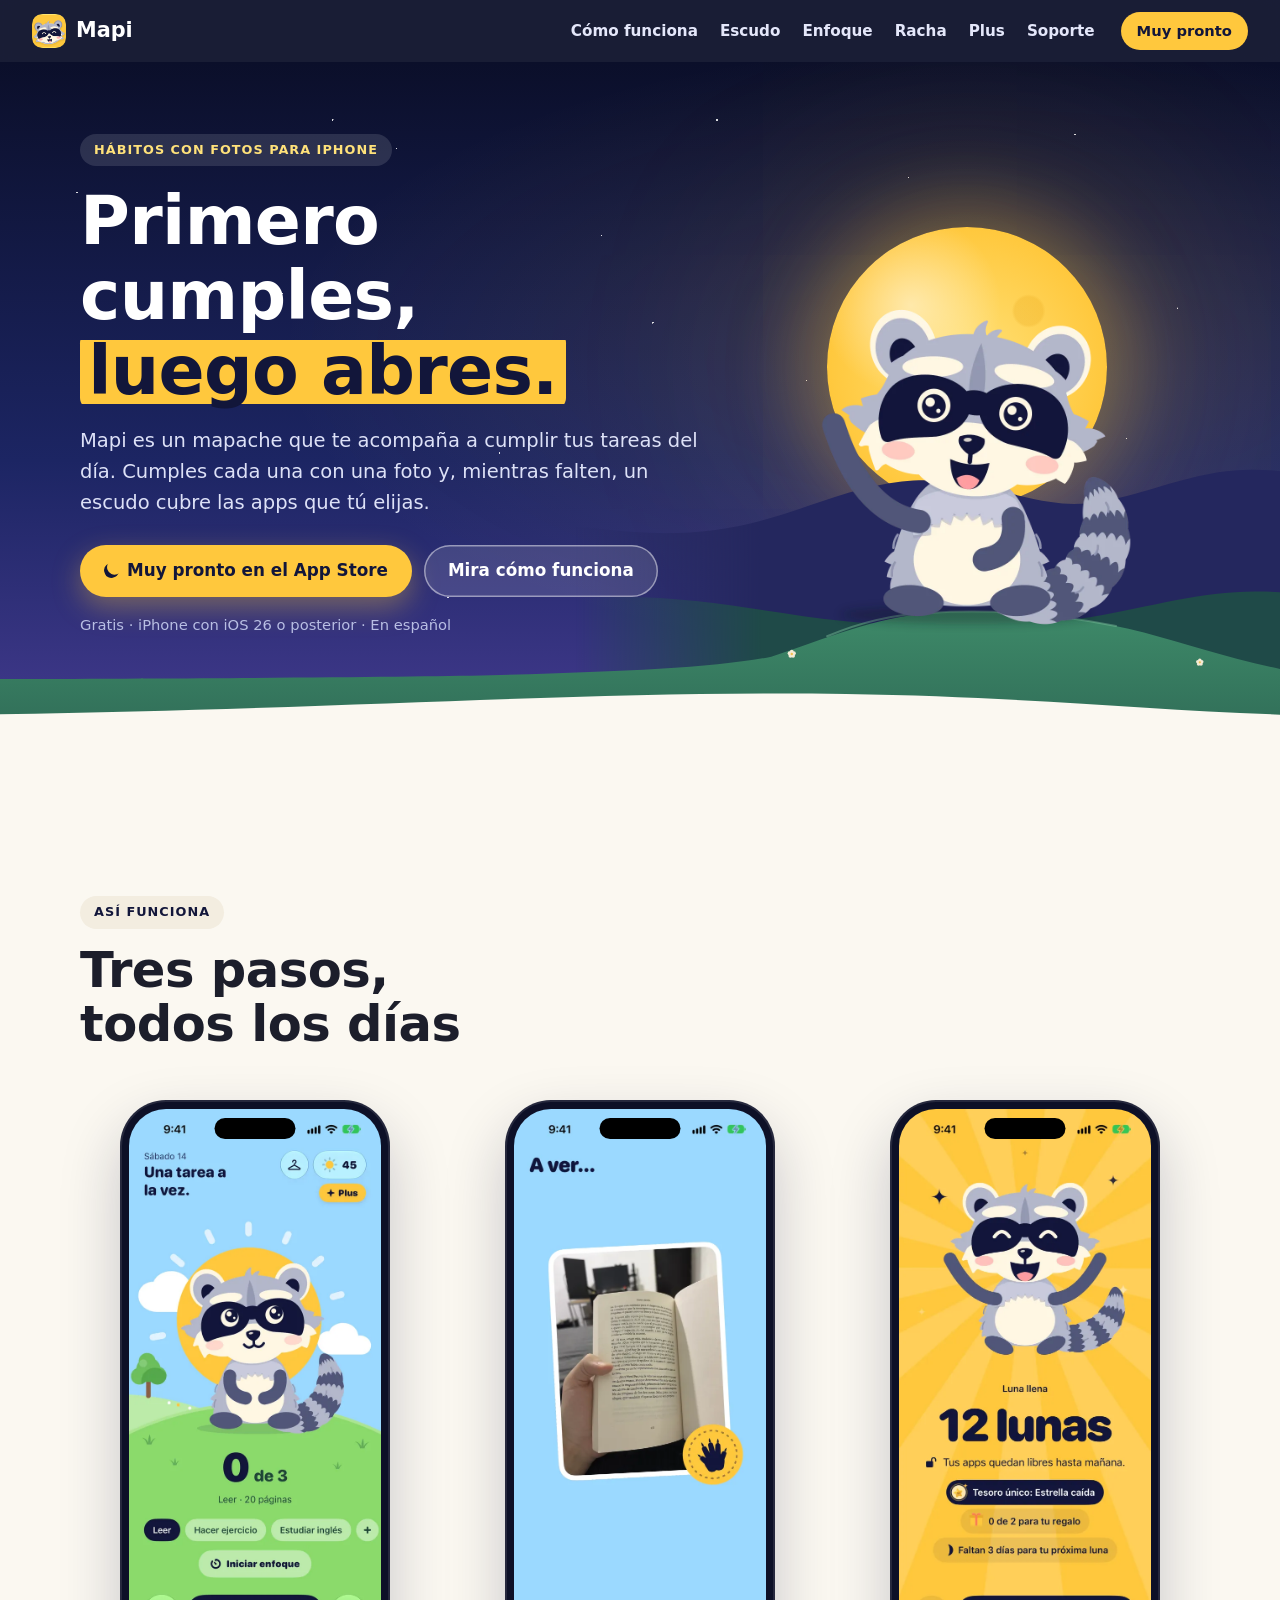
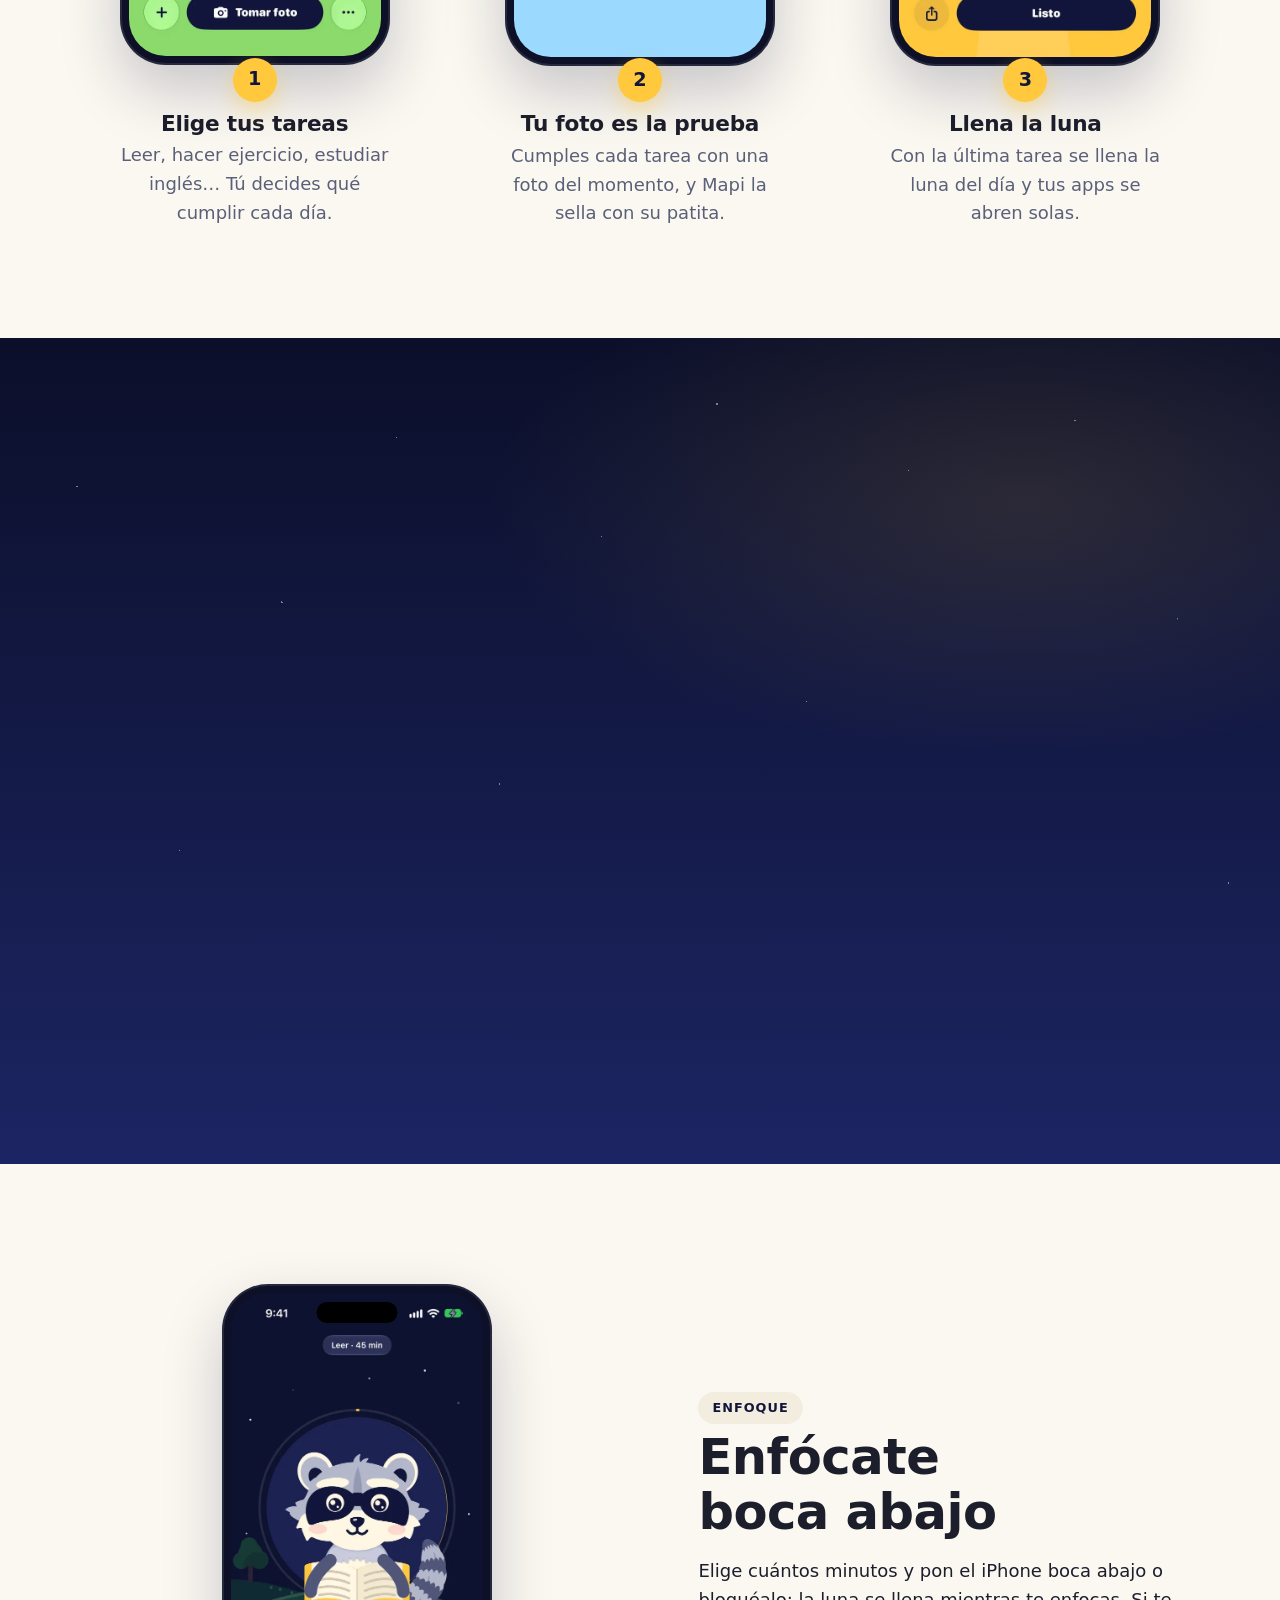
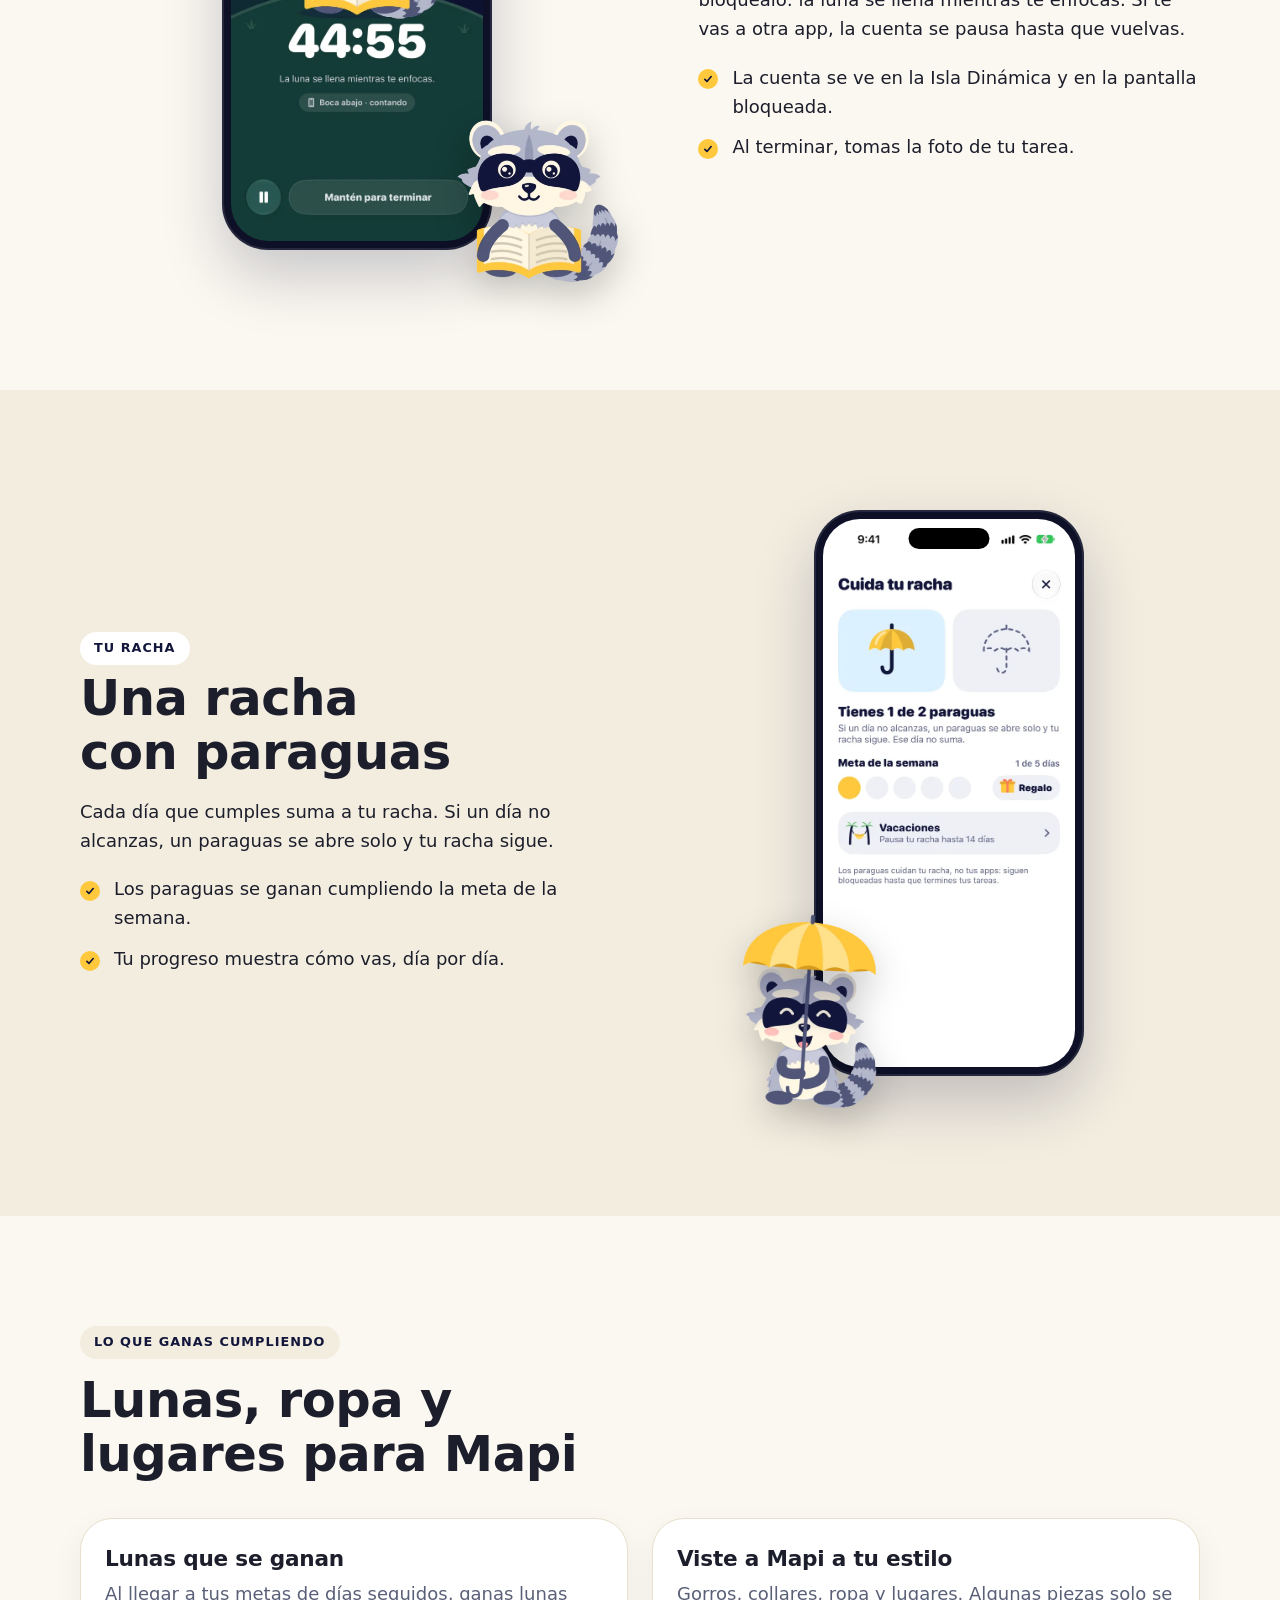
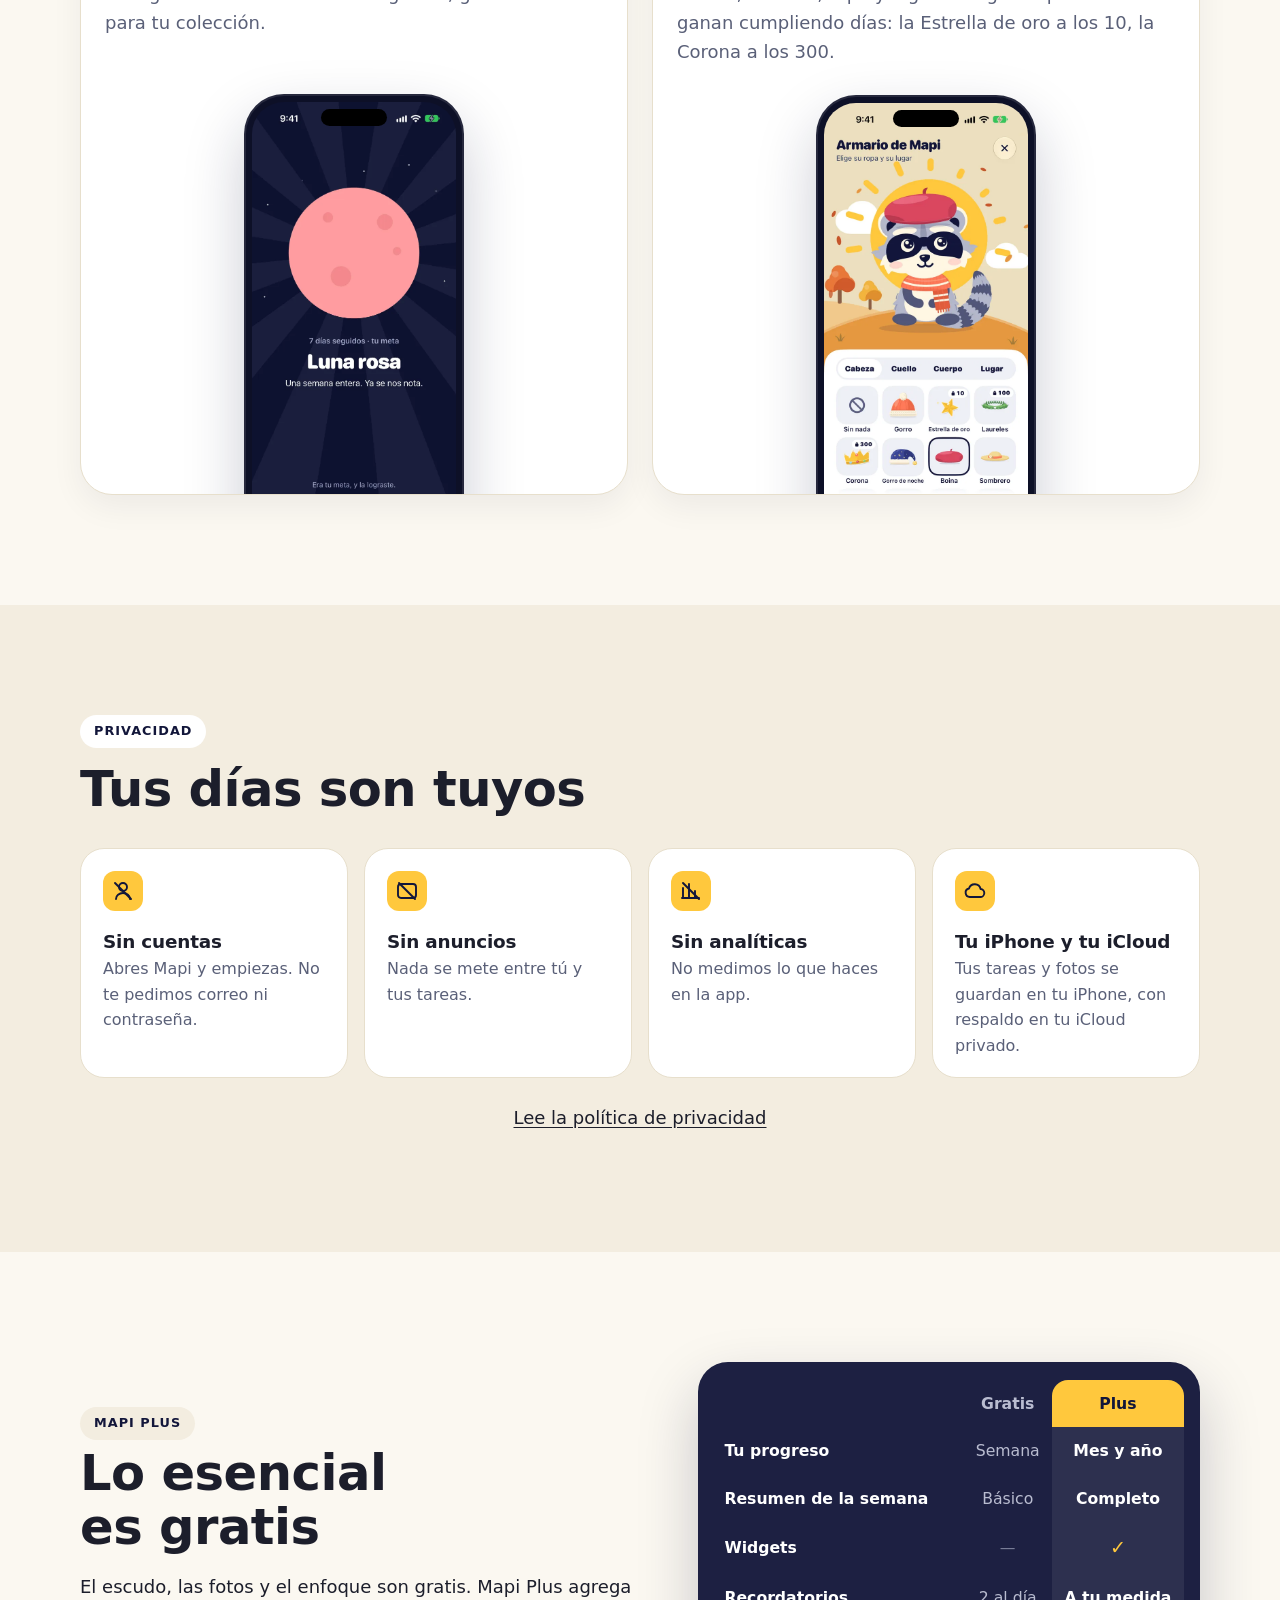
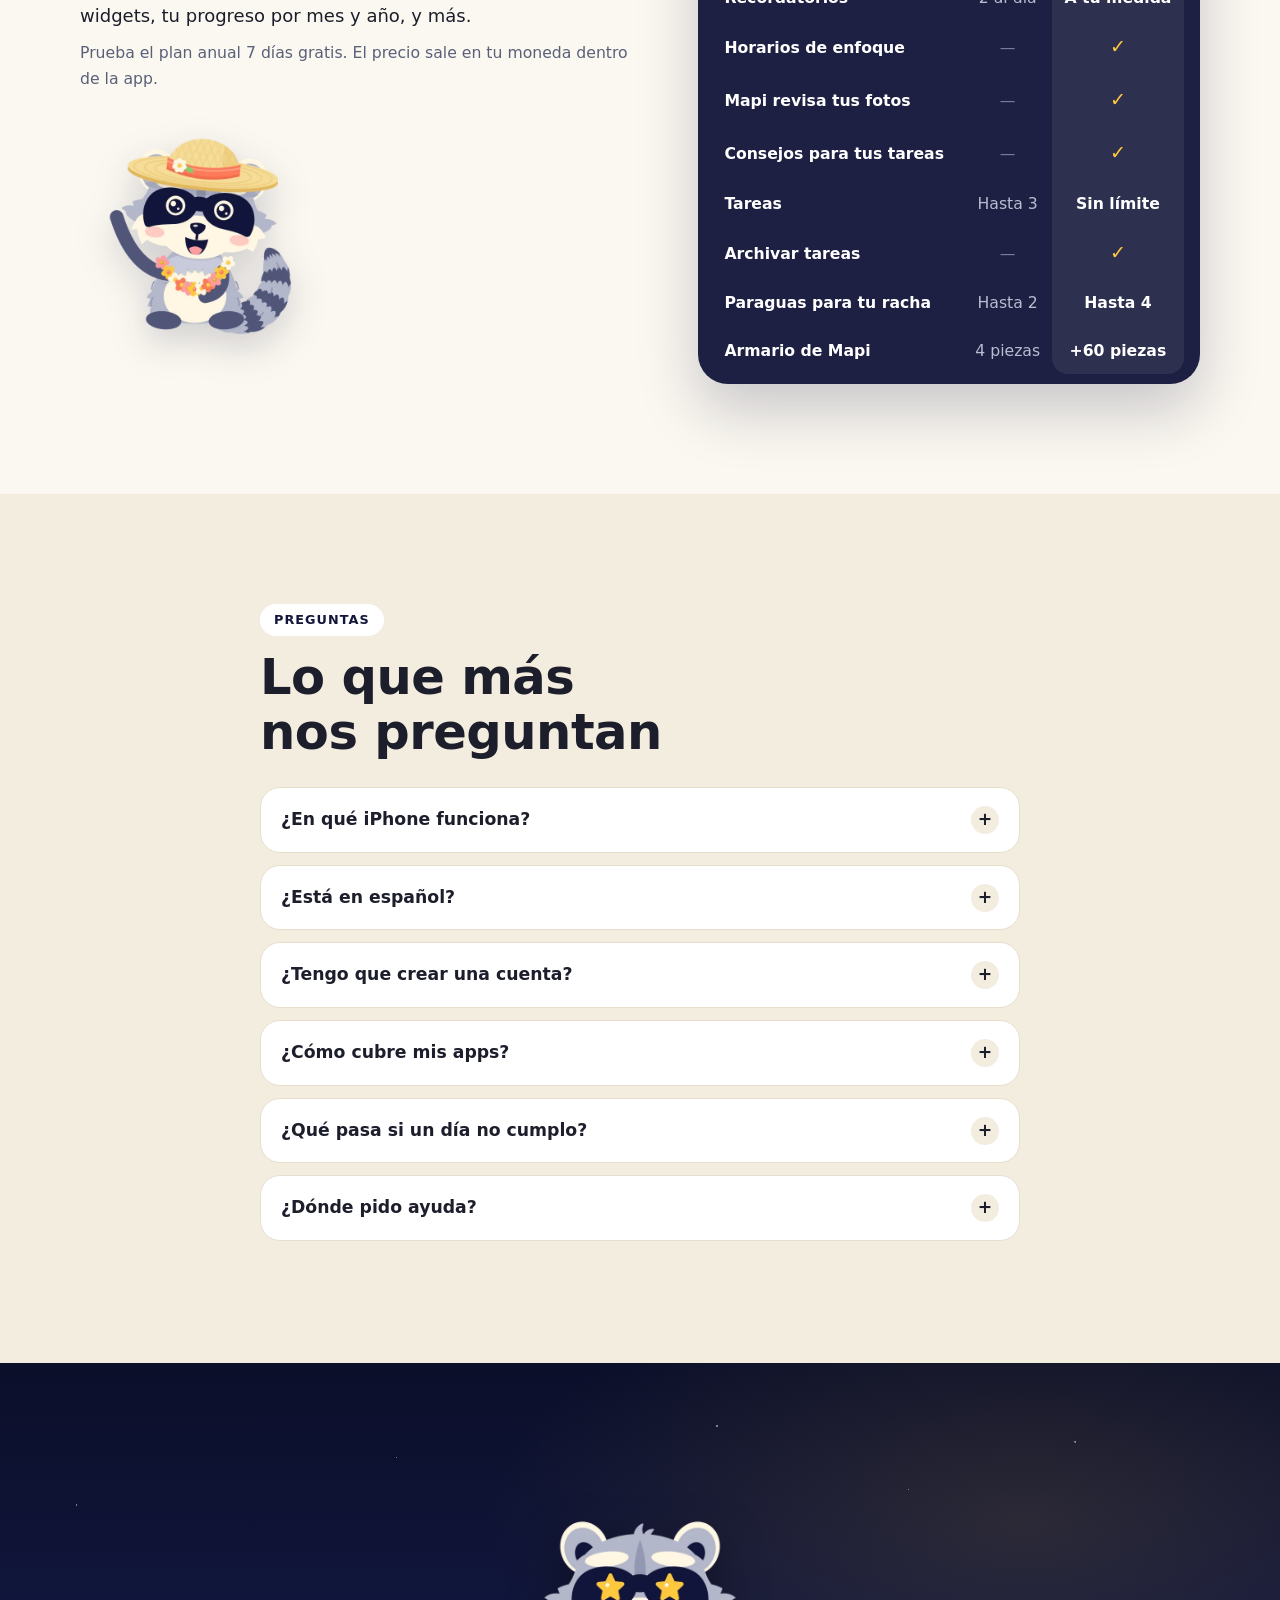
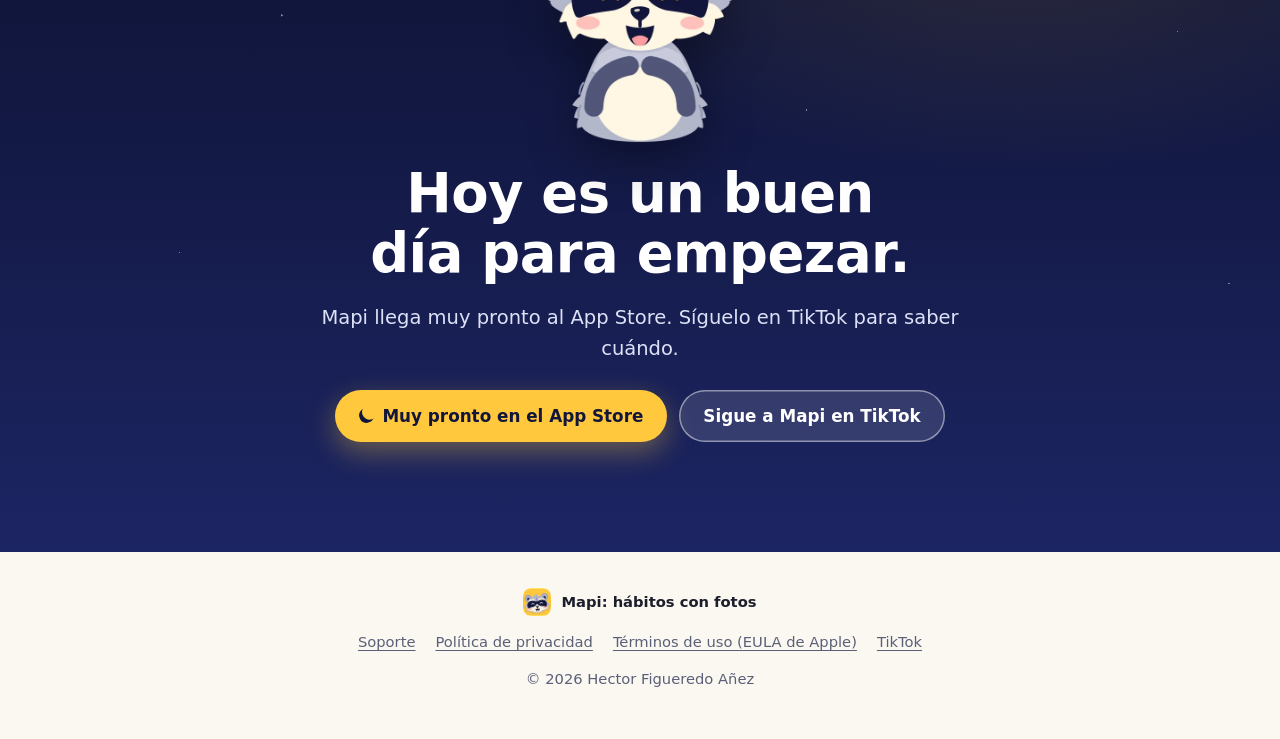
==== commit 30ea5571: "Portada: colina lisa, sin pastitos Se quitan las matas de pasto; quedan la luz de luna en la cima, l" ====
--- a/index.html
+++ b/index.html
@@ -83,7 +83,7 @@
             <path fill="url(#pasto)" d="M-4000 1600 L-4000 542 C-1200 542 -500 541 -260 536 C-120 532 -20 528 40 516 C100 496 150 474 210 469 C240 467 270 467 300 469 C350 472 395 479 440 490 C500 506 560 528 640 538 C900 548 2500 548 4500 546 L4500 1600Z"/>
             <path fill="none" stroke="#7CC29C" stroke-width="2.2" stroke-linecap="round" opacity="0.45" d="M100 494 C140 477 180 470 210 469 C240 467 270 467 300 469 C350 472 380 477 410 483"/>
             <ellipse cx="250" cy="471" rx="136" ry="10" fill="#08121C" opacity="0.32" filter="url(#difuso)"/>
-            <path fill="#36795F" d="M-601 540.6q1.3-1.5 2.7-2.7q-.9 1.4-.6 2.7zM-591.8 540.6q.5-1.6.4-2.9q.8 1.4 1.7 2.9zM-582.3 540.5q.5-1.8.2-3.2q1 1.6 2 3.2zM-574.2 540.5q1.1-1 2.1-1.8q-.4.9.2 1.8zM-567.9 540.4q1.1-2.3 2-4.2q-.3 2.1.4 4.2zM-557.2 540.4q.7-1.1 1.2-2q-.1 1 .4 2zM-550.9 540.3q.2-1.1-.2-2q1.1 1 2 2zM-541.9 540.3q.9-1.5 1.5-2.7q0 1.4.7 2.7zM-531.3 540.2q.8-1.6 1.3-2.9q.2 1.4.8 2.9zM-523.5 540.2q1.3-2.3 2.6-4.2q-.7 2.1-.2 4.2zM-512.3 540.1q.5-1.3.6-2.4q.5 1.2 1.2 2.4zM663.3 540.1q.2-2.4-.3-4.4q1.1 2.2 1.9 4.4zM668.4 540.2q1.3-1.9 2.7-3.4q-1 1.7-.7 3.4zM674.1 540.4q.5-2.2.6-4q.5 2 1.2 4zM679.4 540.5q1.1-3.1 2.3-5.6q-.8 2.8-.5 5.6zM683.1 540.6q1.1-2.2 2.4-4q-.9 2-.7 4zM688.5 540.7q.5-1.6.4-3q.8 1.5 1.7 3zM694 540.9q1-1.3 1.9-2.4q-.5 1.2-.2 2.4zM697.2 540.9q1.2-3.1 2.2-5.6q-.4 2.8.1 5.6zM700.2 541q.9-2.7 1.4-4.8q.2 2.4 1 4.8zM703.3 541.1q1-1.7 1.9-3q-.5 1.5-.1 3zM706.5 541.1q.9-1.6 1.8-2.9q-.4 1.4 0 2.9zM711.3 541.2q1.3-2 2.6-3.6q-.8 1.8-.5 3.6zM715.8 541.3q1.2-1.7 2.6-3.1q-1 1.5-.8 3.1zM720.2 541.4q.4-1.8.1-3.3q1 1.6 2 3.3zM725.8 541.5q.9-2.1 1.5-3.9q0 1.9.6 3.9zM728.7 541.5q.5-2.5.5-4.5q.6 2.2 1.3 4.5zM733.7 541.6q1-1.4 2.1-2.5q-.6 1.3-.2 2.5zM736.9 541.7q.5-1.8.4-3.3q.8 1.6 1.6 3.3zM742.4 541.8q.7-3.3 1-6q.1 3 .6 6zM746.9 541.9q.9-2 1.5-3.7q.1 1.8.8 3.7zM750.2 541.9q.7-2.4 1-4.3q.4 2.2 1.1 4.3zM754.8 542q.8-2.8 1.4-5.2q0 2.6.6 5.2zM759.9 542.1q1.3-2.6 2.8-4.8q-1 2.4-.7 4.8zM763.2 542.1q.8-2.8 1.6-5.2q-.3 2.6.2 5.2zM766.2 542.2q1.2-2.1 2.3-3.9q-.6 1.9-.1 3.9zM771.3 542.2q.5-1.7.5-3.1q.7 1.5 1.5 3.1zM775.9 542.3q.8-2.3 1.5-4.1q-.2 2 .2 4.1zM780.3 542.4q.6-2.4.5-4.4q.8 2.2 1.8 4.4zM783.5 542.4q.8-1.2 1.1-2.3q.2 1.1.9 2.3zM787.3 542.5q.4-1.8.1-3.2q1.1 1.6 2.1 3.2zM792.7 542.5q1.2-2.4 2.3-4.4q-.6 2.2-.2 4.4zM796.1 542.6q.3-1.5-.1-2.8q1.1 1.4 2 2.8zM799.6 542.6q.6-1.8.6-3.2q.6 1.6 1.4 3.2zM809.6 542.8q.6-1.5-1.8q.8.9 1.8 1.8zM817.4 542.8q1.2-1.1 2.5-2q-.7 1-.3 2zM829 543q.7-.9.9-1.7q.3.9 1 1.7zM836.7 543.1q.7-2.3 1.1-4.1q0 2.1.5 4.1zM848 543.2q.7-2.3 1.1-4.2q.1 2.1.6 4.2zM859.1 543.3q1.2-.9 2.5-1.6q-.9.8-.7 1.6zM866.1 543.4q.7-1.4 1-2.6q.2 1.3.8 2.6zM872.4 543.5q1.2-.9 2.4-1.6q-.5.8 0 1.6zM883.8 543.6q.8-1.2 1.4-2.2q-.1 1.1.4 2.2zM891.2 543.7q.8-1.5 1.1-2.8q.4 1.4 1.2 2.8zM899.7 543.7q.4-2.3 0-4.2q1.1 2.1 2.1 4.2zM908.8 543.8q.5-1.8.7-3.3q.3 1.6 1 3.3zM919.4 543.9q1.3-2.1 2.6-3.8q-.8 1.9-.5 3.8zM928.5 544q.8-1.4 1.1-2.6q.4 1.3 1.2 2.6zM940.2 544.1q.4-1.2.3-2.1q.8 1.1 1.6 2.1zM950.1 544.2q.4-1.1.3-2q.7 1 1.4 2zM959.3 544.3q1.3-1.3 2.9-2.4q-1.1 1.2-.9 2.4zM970.1 544.3q.6-2.1.9-3.8q.3 1.9.9 3.8zM976.6 544.4q.5-1.9.6-3.4q.5 1.7 1.3 3.4zM982.8 544.4q.6-1.1.9-2q.3 1 .9 2zM995.2 544.5q.6-1.9.8-3.4q.3 1.7 1 3.4zM1002.3 544.6q1.1-2.2 2.1-4q-.6 2-.2 4z"/><path fill="#367A5F" d="M-505.9 540.1q1.2-2 2.4-3.6q-.8 1.8-.5 3.6zM-497.3 540q.4-2.2-.1-4.1q1.2 2 2.3 4.1zM-489.7 540q1.3-2.2 2.8-4q-1.1 2-.9 4zM-481 539.9q1.2-1 2.3-1.7q-.6.9-.2 1.7zM-473 539.8q1.3-1 2.7-1.8q-1.1.9-.9 1.8zM-461.6 539.8q.3-1 0-1.9q.9.9 1.8 1.9zM-455.2 539.7q.8-2 1.4-3.7q-.1 1.8.3 3.7zM-446.3 539.6q.5-1.1.3-2q.9 1 1.9 2zM-435.7 539.6q.5-1.4-1.8q.7.9 1.5 1.8zM-427.9 539.5q.7-2.3.9-4.1q.5 2.1 1.4 4.1zM-415.6 539.4q1.2-1.2 2.4-2.1q-.8 1.1-.5 2.1zM-405.3 539.3q.6-1.7-1.8q.8.9 1.7 1.8zM-397.2 539.2q.6-2.7-3.6q.5 1.8 1.2 3.6zM-390.8 539.1q.6-1.6-1.8q.6.9 1.5 1.8zM-380.6 539q1.3-1.4 2.8-2.5q-1 1.3-.8 2.5zM-371.3 538.9q.6-1.7.5-3.1q.8 1.5 1.8 3.1zM-364.2 538.9q.6-2.2.7-4q.7 2 1.6 4zM-357 538.8q.6-1.9.6-3.5q.8 1.8 1.8 3.5zM-344.2 538.6q.8-2.1 1.1-3.9q.2 1.9.9 3.9zM-337.6 538.5q.7-.9.7-1.6q.7.8 1.6 1.6zM-326.6 538.4q1-1.2 1.8-2.2q-.1 1.1.5 2.2zM-318.5 538.3q.4-1.1.1-2q1.1 1 2.1 2zM-311 538.2q1-1.7 1.8-3q-.2 1.5.4 3zM-302.7 538.1q.2-2.2-.3-4q1.1 2 2 4zM-294.8 537.9q.3-2.1.2-3.9q.7 1.9 1.5 3.9zM-291.1 537.9q.6-2.4.8-4.4q.3 2.2.9 4.4zM-286.1 537.8q1.1-3.3 2-5.9q-.4 3 .1 5.9zM-281.5 537.7q.2-1.5-.3-2.7q1.1 1.4 2 2.7zM-276.5 537.6q.4-2.7.1-4.9q1.2 2.4 2.3 4.9zM-271.9 537.5q.7-2.2.9-4q.5 2 1.3 4zM-266.2 537.4q1.1-1.4 2.1-2.5q-.5 1.2-.1 2.5zM-261 537.3q1.2-2.8 2.3-5q-.6 2.5-.2 5zM-255.6 537.1q1.3-1.9 2.7-3.5q-.9 1.8-.5 3.5zM626.4 537.6q.9-2.8 1.6-5.1q-.2 2.5.3 5.1zM629.1 538q.8-1.5 1.3-2.7q0 1.3.6 2.7zM632.8 538.5q.9-1.3 1.5-2.4q0 1.2.6 2.4zM636.3 538.9q.5-1.9.5-3.4q.6 1.7 1.4 3.4zM638.8 539.3q1.1-3.1 2.1-5.7q-.3 2.8.3 5.7zM644.1 539.5q.6-2.1.6-3.8q.7 1.9 1.6 3.8zM648.9 539.7q.5-2.4.3-4.4q1 2.2 2.1 4.4zM654 539.8q1.3-1.5 2.8-2.7q-1 1.3-.7 2.7zM656.7 539.9q.6-1.7.7-3.1q.4 1.6 1.1 3.1zM659.3 540q.8-3.1 1.2-5.6q.3 2.8 1.1 5.6z"/><path fill="#367A60" d="M-250.5 537q1.3-2.1 2.6-3.8q-.8 1.9-.4 3.8zM-246 536.9q.9-2.5 1.6-4.6q-.2 2.3.3 4.6zM-241.7 536.7q1.4-1.4 2.9-2.5q-1.1 1.3-.8 2.5zM-236.3 536.6q1-2.7 2-5q-.5 2.5-.1 5zM-232.2 536.5q.5-2.1.2-3.9q1 1.9 2.1 3.9zM-227.2 536.3q.8-1.3 1.3-2.3q.1 1.2.7 2.3zM-223.9 536.2q.9-2.7 1.7-4.9q-.2 2.4.3 4.9zM619 536.5q.7-2.1 1-3.8q.5 1.9 1.4 3.8zM621.8 536.9q1.2-2.7 2.2-5q-.5 2.5.1 5z"/><path fill="#377A60" d="M-218.3 536q.5-1.7.5-3.2q.4 1.6 1.1 3.2zM-213.8 535.9q1.2-1.6 2.5-3q-.9 1.5-.7 3zM-209.5 535.8q.7-2.1 1-3.9q.5 1.9 1.3 3.9zM-204.7 535.6q1.1-1.6 2.3-3q-.7 1.5-.3 3zM614.8 535.9q1-2.4 1.6-4.4q0 2.2.7 4.4z"/><path fill="#377B60" d="M-199.3 535.4q.9-3 1.6-5.5q-.2 2.8.3 5.5zM-195.8 535.3q1.2-1.5 2.4-2.7q-.7 1.4-.4 2.7zM-190.8 535.1q.7-2.7.8-4.9q.6 2.5 1.5 4.9zM-187.5 535q.4-2.2.4-3.9q.7 2 1.4 3.9zM-183.7 534.9q.6-2.5.8-4.6q.5 2.3 1.2 4.6zM-178.6 534.7q.3-3.3 0-5.9q1 3 1.9 5.9zM-175.7 534.6q.9-3 1.8-5.5q-.5 2.8-.2 5.5zM-171.7 534.5q.4-1.9 0-3.4q1.2 1.7 2.3 3.4zM-168.4 534.4q1-2.2 2.2-3.9q-.8 2-.6 3.9zM-165.1 534.2q.8-1.5 1.6-2.7q-.3 1.4.1 2.7zM-161.4 534.1q1.2-2.5 2.4-4.6q-.7 2.3-.2 4.6zM-155.7 533.9q.7-2.6 1.2-4.8q.1 2.4.6 4.8zM-152.7 533.8q1-1.2 2-2.2q-.5 1.1 0 2.2zM-149.5 533.6q1-1.8 1.9-3.2q-.4 1.6 0 3.2zM-145.5 533.5q.8-2.5 1.1-4.5q.3 2.3 1.1 4.5zM-140.3 533.3q1.2-3.1 2.5-5.6q-1 2.8-.9 5.6zM-135.7 533.1q.9-1.5 1.7-2.7q-.3 1.3.2 2.7zM-130.4 532.8q1.3-2 2.6-3.6q-.8 1.8-.5 3.6zM-125.3 532.6q1-3.2 1.8-5.8q-.3 2.9.2 5.8zM-122.3 532.5q1.1-2.7 1.9-4.9q-.3 2.5.3 4.9zM-117.6 532.2q1.5-1.7 3-3q-1 1.5-.7 3zM-112 532q.7-2.3.9-4.2q.5 2.1 1.3 4.2zM-106.5 531.7q.3-3 0-5.5q1 2.7 1.9 5.5zM-102.7 531.5q.9-2.4 1.4-4.3q.1 2.1.8 4.3zM-99.7 531.4q1-2.9 2.1-5.3q-.7 2.6-.5 5.3zM-96.9 531.2q.5-1.9.4-3.5q.9 1.7 1.9 3.5zM-93.8 531q1.3-2.3 2.5-4.2q-.7 2.1-.3 4.2zM590.5 531.4q.8-2.4 1.3-4.4q0 2.2.5 4.4zM593.8 532.1q.9-2.4 1.7-4.4q-.3 2.2.1 4.4zM596.6 532.6q1.2-2.6 2.6-4.7q-1.1 2.4-.9 4.7zM600.9 533.4q.9-2.2 1.7-4q-.3 2 .2 4zM605.4 534.3q.9-2.8 1.4-5.1q.1 2.5.8 5.1zM610.9 535.2q.8-3 1.2-5.4q.3 2.7 1.1 5.4z"/><path fill="#377C60" d="M-89.1 530.8q1.3-3.2 2.7-5.8q-1 2.9-.7 5.8zM-86.2 530.6q.6-1.7.7-3q.5 1.5 1.3 3zM-81.5 530.3q1.2-2.5 2.4-4.6q-.8 2.3-.4 4.6zM-77.1 530.1q1.2-1.9 2.4-3.4q-.8 1.7-.5 3.4zM-72 529.7q1.4-1.6 2.9-3q-1 1.5-.7 3zM583.9 530.1q1.2-2 2.3-3.7q-.7 1.8-.3 3.7zM586.6 530.7q.4-1.6.2-3q.9 1.5 1.7 3z"/><path fill="#377C61" d="M-67.6 529.5q.8-2.4 1.3-4.4q-.1 2.2.4 4.4zM-63.4 529.2q1.2-2.5 2.6-4.5q-1.1 2.2-1 4.5zM-59.6 528.9q1-2 1.7-3.7q-.1 1.9.6 3.7zM-55.2 528.6q.7-2.7 1.3-4.8q-.1 2.4.4 4.8zM-51.7 528.3q.7-3.2.8-5.8q.6 2.9 1.5 5.8zM-47.5 528q1.1-1.5 2.3-2.7q-.7 1.3-.4 2.7zM-42.1 527.6q.4-2.2.3-4q.7 2 1.5 4zM-37.6 527.2q1-3.1 2.1-5.7q-.7 2.9-.4 5.7zM-35 527q.9-1.6 1.8-2.9q-.4 1.5 0 2.9zM-31.6 526.7q.4-2.2-3.6q1 1.8 1.9 3.6zM571 527.3q.8-2.9 1.4-5.4q-.1 2.7.4 5.4zM573.8 527.9q1.3-1.3 2.7-2.3q-1.1 1.2-1 2.3zM579.2 529.1q1-2.6 1.8-4.7q-.4 2.4 0 4.7z"/><path fill="#387D61" d="M-26.7 526.2q.6-1.5.6-2.7q.6 1.3 1.4 2.7zM-23.5 525.9q.7-2.3.9-4.2q.3 2.1 1 4.2zM-19.5 525.6q.4-2.3.3-4.2q.7 2.1 1.4 4.2zM-15.2 525.1q1.2-2.5 2.5-4.6q-.8 2.3-.4 4.6zM-10.6 524.6q1-3 2-5.5q-.6 2.7-.2 5.5zM-5.7 524.1q.6-3.1.7-5.6q.4 2.8 1.1 5.6zM-.6 523.4q1.4-1.7 2.8-3q-.8 1.5-.4 3zM2.6 523.1q.6-1.7.7-3.1q.6 1.6 1.5 3.1zM5.6 522.7q1.1-2.9 2.2-5.4q-.6 2.7-.3 5.4zM8.4 522.3q.4-2.1-.1-3.7q1.2 1.9 2.2 3.7zM551.4 522.8q1-1.5 1.6-2.7q0 1.4.7 2.7zM556 523.8q1.2-2.4 2.5-4.3q-.9 2.2-.7 4.3zM561.4 525.2q.4-2.9.2-5.3q.9 2.7 1.9 5.3zM566.4 526.3q.7-1.8.7-3.3q.7 1.6 1.6 3.3z"/><path fill="#387E62" d="M11.6 521.9q1.4-2.6 3-4.8q-1 2.4-.6 4.8zM14.6 521.4q.9-2.3 1.5-4.1q.1 2.1.7 4.1zM19.5 520.7q.3-1.6 0-2.9q.9 1.5 1.7 2.9zM22 520.3q.9-2.4 1.6-4.3q-.1 2.1.4 4.3zM25.2 519.8q1.1-1.6 2.3-2.9q-.8 1.5-.5 2.9zM30.8 518.9q.2-3.1-.2-5.7q1 2.9 1.8 5.7zM36 517.9q.7-2.2.9-4q.5 2 1.3 4zM531.8 517.7q.6-2.7.5-4.9q.8 2.5 1.7 4.9zM537.5 519.1q.3-2.5-.1-4.6q1 2.3 1.8 4.6zM540.6 520q.7-2.4.9-4.4q.5 2.2 1.3 4.4zM546.1 521.4q.4-2.2-3.6q.9 1.8 1.8 3.6z"/><path fill="#397F62" d="M40.1 516.9q.9-2.3 1.6-4.2q-.2 2.1.3 4.2zM42.6 516q.6-2.7.5-4.9q.8 2.4 1.8 4.9zM46.7 514.7q.5-2.8.4-5q.7 2.5 1.6 5zM523.7 515.4q.7-3.1.9-5.6q.4 2.8 1.1 5.6zM527.7 516.5q1.4-1.5 2.9-2.7q-1.1 1.4-.8 2.7z"/><path fill="#397F63" d="M50 513.6q1.1-2.3 2.4-4.1q-.9 2.1-.8 4.1zM518.7 514.1q.5-2.9.3-5.3q.8 2.7 1.8 5.3z"/><path fill="#398063" d="M54.7 511.9q1.1-2.7 1.9-4.9q-.2 2.4.4 4.9zM58.6 510.6q1.3-2.5 2.8-4.5q-1.1 2.2-.8 4.5zM63.5 508.8q1.2-1.7 2.3-3.2q-.5 1.6.1 3.2zM500.3 508.7q.6-2.1.8-3.8q.2 1.9.8 3.8zM504.7 510.1q1.1-3.3 2-5.9q-.3 3 .3 5.9zM509.3 511.4q.6-1.2.8-2.3q.4 1.1 1.1 2.3zM513.9 512.7q.8-1.4 1.3-2.6q0 1.3.6 2.6z"/><path fill="#3A8163" d="M68.6 507.1q1.2-2.9 2.5-5.3q-.9 2.6-.6 5.3zM496.4 507.7q.8-2.8 1.1-5.1q.3 2.6 1.1 5.1z"/><path fill="#3A8164" d="M73.7 505.3q1.2-2.7 2.3-4.8q-.5 2.4-.1 4.8zM77.8 503.9q.5-2.7.7-4.9q.4 2.5 1 4.9zM485.9 504.6q.4-3.1-5.4q1 2.7 2 5.4zM489.3 505.6q.6-1.5.9-2.8q.2 1.4.8 2.8zM492 506.4q.8-3.1 1.4-5.7q0 2.8.6 5.7z"/><path fill="#3A8264" d="M81.7 502.5q.9-1.2 1.7-2.2q-.3 1.1.2 2.2zM85.9 500.9q1.1-1.7 2-3.1q-.3 1.5.3 3.1zM89.7 499.7q.9-2.6 1.5-4.7q0 2.4.6 4.7zM472.1 500.6q1-1.7 1.9-3.2q-.5 1.6-.2 3.2zM475.6 501.6q1.1-3.2 2.1-5.8q-.5 2.9 0 5.8zM479.4 502.7q.3-2.9.1-5.3q.8 2.7 1.6 5.3zM482 503.5q.5-2.6.4-4.8q.8 2.4 1.7 4.8z"/><path fill="#3A8365" d="M93.4 498.4q1.1-3.3 2-6q-.4 3 .1 6zM467.5 499.2q.7-1.8 1-3.3q.3 1.7.9 3.3z"/><path fill="#3B8365" d="M98.6 496.7q.8-3.3 1.5-5.9q-.3 3 .1 5.9zM103.2 495q.3-1.7-.1-3.2q1.1 1.6 2 3.2zM452.2 494.9q.3-2.9-.1-5.4q1.2 2.7 2.2 5.4zM456.1 496q.8-2.7 1.4-4.9q-.1 2.4.3 4.9zM459.8 497.1q1.3-1.2 2.5-2.2q-.6 1.1-.1 2.2zM463.3 498q.6-2.5.9-4.5q.3 2.3 1 4.5z"/><path fill="#3B8465" d="M106.5 493.9q.4-2.4-3.6q.6 1.8 1.3 3.6zM111.7 492.2q1.3-2.4 2.8-4.3q-1 2.1-.8 4.3zM442 492.1q.7-2.2 1-4q.4 2 1.2 4zM446.8 493.4q.8-1.4 1.2-2.6q.1 1.3.7 2.6z"/><path fill="#3B8466" d="M115.9 490.7q1.2-3.3 2.4-6q-.7 3-.3 6zM438.7 491.2q.3-1.9 0-3.4q1 1.7 1.9 3.4z"/><path fill="#3B8566" d="M118.7 489.8q.4-2.5 0-4.5q1.1 2.2 2.2 4.5zM430.4 489.2q1.1-3.1 2.2-5.7q-.8 2.8-.5 5.7zM433.5 490q.5-2.3.3-4.3q.8 2.1 1.7 4.3z"/><path fill="#3C8566" d="M124.2 488.1q.5-1.5.3-2.8q.8 1.4 1.7 2.8zM128.5 486.8q1.2-2.5 2.6-4.5q-1.1 2.3-.9 4.5zM419.3 486.7q1-1.4 1.9-2.5q-.5 1.3-.1 2.5zM422.1 487.4q1.3-2.2 2.7-4q-1 2-.8 4zM426.5 488.3q1.1-3 2.2-5.5q-.7 2.7-.3 5.5z"/><path fill="#3C8666" d="M132.1 485.7q.7-2.3 1-4.2q.4 2.1 1.1 4.2zM135.6 484.7q.6-2.6.7-4.7q.5 2.3 1.3 4.7zM409.2 484.6q.5-1.8.3-3.2q.9 1.6 1.7 3.2zM414 485.6q1.3-1.2 2.6-2.2q-.7 1.1-.3 2.2z"/><path fill="#3C8667" d="M140.6 483.3q.4-1.8.4-3.3q.6 1.7 1.2 3.3zM143 482.5q.8-1.5 1.1-2.8q.3 1.4 1.1 2.8zM391.9 481.3q.2-2.6-.3-4.7q1.1 2.3 2.1 4.7zM395.7 482q1.1-2 2.1-3.6q-.4 1.8.1 3.6zM400.4 482.8q.5-1.5.7-2.8q.4 1.4 1.1 2.8zM403.6 483.5q1-3 1.8-5.5q-.3 2.8.2 5.5z"/><path fill="#3C8767" d="M148.6 481.1q1.2-2.8 2.7-5q-1.2 2.5-1 5zM153.7 479.7q.9-1.4 1.3-2.5q.3 1.2 1 2.5zM382.3 479.6q1.3-1.3 2.5-2.4q-.6 1.2-.1 2.4zM386.2 480.3q.6-2.3.7-4.2q.6 2.1 1.4 4.2z"/><path fill="#3D8767" d="M158 478.7q.8-3.2 1.3-5.9q0 2.9.5 5.9zM163.3 477.5q1.3-2.7 2.8-4.9q-1.1 2.5-.8 4.9zM363.3 476.7q1-1.7 1.7-3.1q-.2 1.5.4 3.1zM366.8 477.2q.4-1.6.2-2.9q.8 1.5 1.6 2.9zM371.5 477.9q1.2-1.9 2.4-3.4q-.7 1.7-.3 3.4zM375.4 478.5q1.4-1.8 2.8-3.2q-.9 1.6-.5 3.2zM379 479.1q.9-2.4 1.5-4.3q.1 2.1.9 4.3z"/><path fill="#3D8868" d="M168.5 476.3q.8-2.5 1.6-4.5q-.3 2.2.1 4.5zM172.5 475.5q.7-1.6 1.3-3q-.1 1.5.4 3zM175.2 475q.8-2.1 1.3-3.9q.2 1.9.9 3.9zM178.7 474.3q1.1-2.4 2.2-4.4q-.6 2.2-.2 4.4zM182.7 473.6q1.2-3.3 2.3-6q-.5 3 .1 6zM186 473.1q1.2-1.4 2.4-2.6q-.6 1.3-.1 2.6zM190.7 472.4q1-2 1.8-3.6q-.4 1.8 0 3.6zM325.2 472.3q1.3-2.9 2.5-5.3q-.8 2.7-.4 5.3zM330.2 472.8q1.4-3 2.9-5.4q-1 2.7-.6 5.4zM334.8 473.2q1.2-2.3 2.4-4.2q-.6 2.1-.2 4.2zM338.9 473.6q1-2.1 2-3.8q-.6 1.9-.2 3.8zM344.4 474.3q.4-2.3-3.6q.7 1.8 1.4 3.6zM348 474.7q.5-1.8.2-3.3q1.1 1.7 2.2 3.3zM351.6 475.1q1.2-1.4 2.3-2.6q-.6 1.3-.1 2.6zM354.8 475.5q.9-1.3 1.6-2.4q-.2 1.2.4 2.4zM360.3 476.3q.4-1.3.2-2.3q.7 1.2 1.5 2.3z"/><path fill="#3D8968" d="M194.9 471.8q1.1-2.4 2.2-4.4q-.5 2.2-.1 4.4zM197.9 471.4q1.4-1.7 2.8-3.1q-.9 1.6-.4 3.1zM203.5 470.8q.5-1.3.5-2.4q.5 1.2 1.2 2.4zM207.4 470.5q.8-2.5 1.3-4.6q-.1 2.3.4 4.6zM209.9 470.2q.9-1.4 1.6-2.5q-.1 1.3.6 2.5zM298.8 470.3q1-1.4 1.9-2.5q-.6 1.3-.3 2.5zM303.9 470.6q.5-1.4.3-2.5q.9 1.3 1.8 2.5zM308.9 470.9q.4-2.6.4-4.7q.7 2.3 1.4 4.7zM313.5 471.3q.8-2.3 1.1-4.2q.3 2.1 1.1 4.2zM317.2 471.6q.9-3.2 1.4-5.9q.1 2.9.7 5.9zM321.4 471.9q1.3-2.7 2.7-4.9q-.9 2.5-.6 4.9z"/><path fill="#3E8968" d="M214.5 470q.5-2.4-3.6q.7 1.8 1.5 3.6zM218 469.8q.5-2.8.2-5q1.1 2.5 2.1 5zM221.1 469.6q1.1-2.9 2.2-5.3q-.6 2.6-.1 5.3zM224.4 469.5q1.1-2.1 2.2-3.8q-.7 1.9-.4 3.8zM227.9 469.3q.8-2.6 1-4.7q.5 2.3 1.4 4.7zM232.1 469.1q.9-2.8 1.3-5q.3 2.5 1 5zM275.8 469.2q1.2-1.6 2.3-2.9q-.6 1.5-.2 2.9zM280.1 469.3q.5-3.4-5.4q.8 2.7 1.7 5.4zM285 469.5q.2-3.1-.2-5.5q1.1 2.8 2 5.5zM289.1 469.7q1.3-2.3 2.8-4.3q-1 2.1-.8 4.3zM293.8 470q.8-2.9 1.3-5.3q-.1 2.6.3 5.3z"/><path fill="#3E8969" d="M235.8 469q.5-1.4.2-2.6q1.1 1.3 2.1 2.6zM238.9 469q1-2.4 1.9-4.3q-.4 2.2.1 4.3zM242.5 468.9q.4-2.8.3-5.1q.7 2.6 1.4 5.1zM247 468.8q1-1.4 2-2.5q-.5 1.3-.1 2.5zM251.8 468.8q.6-1.8.8-3.3q.3 1.6.9 3.3zM256.5 468.8q.9-2 1.8-3.6q-.5 1.8-.2 3.6zM260.5 468.8q1.4-3.1 2.8-5.7q-.9 2.8-.5 5.7zM264.7 468.9q.6-2.9.7-5.3q.4 2.6 1.1 5.3zM268.3 469q.7-3.2.7-5.8q.7 2.9 1.6 5.8zM272.2 469q.7-2 1-3.6q.3 1.8.9 3.6z"/><path fill="#36785E" d="M1013.5 544.7q.5-2.2.6-4q.4 2 1 4zM1021.8 544.7q.7-1 1-1.8q.5.9 1.3 1.8zM1033.5 544.8q.6-1.6.8-2.9q.2 1.5.8 2.9zM1041.2 544.9q.8-.9 1.5-1.6q-.2.8.2 1.6zM1047.3 544.9q.8-1.3 1.5-2.4q-.1 1.2.5 2.4zM1054.3 544.9q1-1.9 2-3.4q-.5 1.7-.1 3.4zM1065 545q.5-1.1.6-1.9q.5 1 1.2 1.9zM1075.9 545.1q1.2-1.4 2.4-2.6q-.8 1.3-.5 2.6zM1083.5 545.1q.5-1.3.4-2.3q.7 1.2 1.5 2.3zM1089.7 545.2q.9-.9 1.6-1.6q-.1.8.5 1.6zM1101.5 545.2q1-2.3 1.8-4.1q-.4 2.1 0 4.1zM1113.7 545.3q1.1-1.2 1.9-2.1q-.3 1.1.2 2.1zM1126.6 545.4q.9-2.1 1.7-3.8q-.3 1.9.1 3.8zM1133.2 545.4q.3-1.5-.1-2.7q1 1.3 2 2.7zM1141.8 545.5q.6-1.3.7-2.4q.5 1.2 1.3 2.4zM1148.9 545.5q.5-1.4.3-2.6q.8 1.3 1.7 2.6z"/><path fill="#599E7D" d="M319.9 503.8q.7-4.2 1.4-7.6q-.4 3.8-.3 7.6zM320.8 504.3q.9-4.2 2.2-7.7q-1.2 3.9-1.3 7.7zM321.6 504.1q.8-3.7 1.7-6.6q-.6 3.3-.4 6.6z"/><path fill="#4D9373" d="M326 505.3q1-5.2 1.9-9.5q-.5 4.8-.1 9.5zM327.1 504.2q.2-4.6-.2-8.4q.9 4.2 1.7 8.4zM329 505.1q.8-3.7 1.3-6.7q-.1 3.4.3 6.7zM330.8 505.3q.7-2.5 1.4-4.6q-.3 2.3 0 4.6zM332.3 505q1.8-4.9 4.3-8.9q-2.3 4.4-2.5 8.9z"/><path fill="#4D9273" d="M148.7 507.6q1.3-4.2 2.6-7.6q-.7 3.8-.2 7.6zM151 507.5q.7-3.7.8-6.7q.5 3.3 1.4 6.7zM152.9 507.9q2-3.6 4.7-6.5q-2.5 3.2-2.7 6.5z"/><path fill="#589C7C" d="M437.8 516.7q.2-2.1.1-3.8q.6 1.9 1.2 3.8zM439.1 517.1q.6-3.8 1.2-7q-.4 3.5-.2 7zM440 516.8q.5-2.4.9-4.4q-.2 2.2-.1 4.4z"/><path fill="#4C9172" d="M442.7 518q.8-4.9 1.5-8.9q-.4 4.5-.2 8.9zM443.7 517.8q.7-2.5 1.3-4.6q-.1 2.3.3 4.6zM444.7 518q.9-6.6 1.7-12q-.2 6 .4 12zM446.3 518.2q1-3.4 1.9-6.2q-.4 3.1.1 6.2zM448.2 517.9q.8-3.8 1.3-6.9q0 3.4.6 6.9zM450.3 517.5q1.7-2.5 3.9-4.5q-2.1 2.3-2.3 4.5zM118.7 518.6q0-4.2-1.1-7.7q1.9 3.8 3.2 7.7zM120.7 518q.5-4.5.5-8.2q.5 4.1 1.1 8.2zM122.1 517.6q.9-5.7 1.7-10.4q-.2 5.2.3 10.4zM124 518.7q1.1-5.8 2.5-10.6q-1 5.3-.9 10.6zM125.4 517.9q1.8-5.5 3.9-10q-1.9 5-1.8 10zM128.1 517.7q2.4-3.7 5.7-6.8q-3 3.4-3.3 6.8z"/><path fill="#579C7C" d="M114 519.5q.7-3.5 1.5-6.3q-.6 3.2-.4 6.3zM115 519.6q.3-2.9.5-5.4q.2 2.7.5 5.4zM115.9 519.6q.5-3.6.9-6.6q-.2 3.3 0 6.6zM117 519.6q1.1-2.6 2.7-4.8q-1.5 2.4-1.7 4.8z"/><path fill="#579B7B" d="M206.3 526.9q.2-3.6-.8-6.6q2.2 3.3 3.8 6.6zM209.2 527.8q1.1-3.6 2.2-6.6q-.5 3.3-.1 6.6zM212.2 527.1q1.8-9.4 4-17.1q-1.8 8.6-1.8 17.1zM214.2 527.7q.8-7.8 1-14.1q.6 7.1 1.5 14.1zM216.5 527.5q2.1-3.7 5-6.7q-2.5 3.4-2.7 6.7zM219.9 528.1q2.7-7.1 6.5-12.9q-3.7 6.5-4.2 12.9z"/><path fill="#4B8E71" d="M196.1 527.9q.5-5.1.8-9.2q.2 4.6.8 9.2zM198 527.7q.7-2.9 1.3-5.3q-.1 2.6.3 5.3zM199.9 528.1q1-4.6 2.1-8.4q-.8 4.2-.7 8.4zM200.9 528.7q1.5-4.1 3.2-7.4q-1.3 3.7-1.2 7.4zM202.4 528.1q1.1-2.6 2.2-4.8q-.7 2.4-.3 4.8z"/><path fill="#579A7B" d="M102.2 535.1q.4-4.4.3-8q.5 4 1 8zM103.3 534.6q1.2-3.8 2.6-6.9q-1 3.4-.8 6.9zM104.9 534.7q1.4-4.4 3.2-7.9q-1.5 4-1.5 7.9zM106.5 534.8q.6-3.2 1-5.8q0 2.9.4 5.8zM496.3 534.9q.8-4.7 1.3-8.5q0 4.2.6 8.5zM498 535.1q.5-7.1.4-13q.6 6.5 1.3 13zM499.5 535.2q1-6.9 2.1-12.6q-.8 6.3-.6 12.6zM501.2 535q1.2-2.9 2.5-5.2q-.7 2.6-.3 5.2zM503.2 535.7q1.9-3.6 4.8-6.6q-2.8 3.3-3.3 6.6z"/><path fill="#4A8E70" d="M113.2 536q.6-3.8.4-6.8q1 3.4 2.1 6.8zM115 536.3q.1-3.9-1-7.2q1.9 3.6 3.2 7.2zM116.2 535.5q.7-6.9.5-12.6q1.1 6.3 2.4 12.6zM118.4 536q2.1-8.1 4.9-14.8q-2.4 7.4-2.5 14.8zM120.3 535.5q2-6.2 4.2-11.2q-1.8 5.6-1.6 11.2zM121 536.3q2.4-6.6 5.5-12q-2.7 6-2.7 12zM331.3 536.4q.3-3.6-.6-6.6q1.9 3.3 3.4 6.6zM333.6 536.8q-.2-6.4-1.6-11.7q2.5 5.9 4 11.7zM336.4 536.8q1.5-4.8 3.1-8.8q-1.1 4.4-.8 8.8zM338.3 536.5q.9-7.1 1.3-12.9q.3 6.4 1.1 12.9zM340.5 536.9q1.2-6 2.5-10.9q-.9 5.5-.7 10.9zM341.7 537q2.3-4.8 5.2-8.8q-2.5 4.4-2.5 8.8z"/><path fill="#56997A" d="M325.2 538.9q.4-3.7.2-6.8q.9 3.4 1.8 6.8zM326.3 538.4q1.2-3.5 2.5-6.3q-.9 3.2-.6 6.3zM327.8 538.5q.9-5.6 1.6-10.3q-.3 5.1.2 10.3zM329.3 538.8q1.7-3.5 3.9-6.4q-1.9 3.2-2 6.4z"/><path fill="#4A8B6F" d="M-5.5 546q.1-3.7-1.3-6.8q2.6 3.4 4.3 6.8zM-3.2 547q1.2-5.3 1.9-9.7q.2 4.9 1.2 9.7zM-.9 546.4q1.7-7.3 3.7-13.3q-1.6 6.6-1.5 13.3zM1.4 546.4q1.4-6 2.7-10.9q-.7 5.5-.2 10.9zM3.1 546q2-5.1 4.4-9.3q-1.7 4.6-1.4 9.3zM4.7 546.4q2.2-5.5 5.1-10q-2.7 5-2.9 10z"/><path fill="#569879" d="M-225.7 547.3q1.2-3.8 2.5-6.8q-.9 3.4-.5 6.8zM-225.1 546.8q.9-3.8 1.6-6.9q-.1 3.5.5 6.9zM-223.2 547.5q1.8-4.6 3.9-8.4q-1.7 4.2-1.6 8.4zM-221.4 546.9q.6-6.8.9-12.3q.2 6.1.7 12.3zM-219.1 546.9q2.1-3.7 5.1-6.7q-2.8 3.4-3.1 6.7z"/><path fill="#498B6F" d="M-14.8 547.8q-.3-3.8-1.7-7q2.1 3.5 3.3 7zM-12.6 547.1q.2-3.4-.1-6.1q1 3.1 1.8 6.1zM-11 548.3q.7-4.8.9-8.8q.3 4.4 1.1 8.8zM-9.6 547.5q.8-4 1.2-7.2q.3 3.6 1 7.2zM-7.7 547.7q1.2-4.8 2.4-8.7q-.6 4.4-.1 8.7zM-6.1 548.2q2-3.7 4.6-6.8q-2.2 3.4-2.3 6.8zM588.3 548.5q.4-3.6 0-6.6q1 3.3 1.9 6.6zM591.2 548.3q1.1-3.2 2.3-5.9q-.7 2.9-.4 5.9zM592.2 548.4q.8-5.3 1.1-9.6q.3 4.8 1 9.6zM594.2 549.2q.5-6.2.7-11.3q.3 5.7.8 11.3zM595 548.4q1.4-3.9 3.1-7q-1.3 3.5-1.1 7zM597.3 549.1q2-4.9 4.8-8.8q-2.7 4.4-3.1 8.8zM73.5 549.9q.9-3.8 1.7-7q-.2 3.5.2 7zM74.8 549.4q.6-6.2.8-11.3q.5 5.6 1.3 11.3zM76.5 549.2q1.5-6.4 3.3-11.6q-1.5 5.8-1.4 11.6zM78.5 549.5q1.4-5.3 3.3-9.6q-1.7 4.8-1.9 9.6zM80.7 549.6q1.2-5.4 2.5-9.8q-1 4.9-.8 9.8zM81.2 551.3q0-4-.9-7.3q1.8 3.6 3 7.3zM85.1 550.2q1.6-9.9 3.6-17.9q-1.6 9-1.5 17.9zM86.5 550.8q1.6-8.8 3.1-16.1q-.7 8 0 16.1zM89.2 551.1q1.5-3.6 2.6-6.6q-.2 3.3.7 6.6zM92.6 550.6q2.1-5.3 5-9.7q-2.7 4.9-2.9 9.7zM965.4 553.9q.8-3.1 1.5-5.7q-.3 2.8 0 5.7zM966.1 553.5q.5-4.5.7-8.2q.2 4.1.6 8.2zM967.5 553.5q1.4-3.7 3-6.7q-1.3 3.4-1.2 6.7zM969.2 553.9q1-3.7 2.2-6.7q-1 3.3-1 6.7zM970.2 554.1q1.1-2.3 2.5-4.3q-1.2 2.1-1.1 4.3z"/><path fill="#559879" d="M-213.6 547.7q.5-5.7-9q.2 4.5.7 9zM-212.2 547.2q.9-3.6 2-6.6q-.9 3.3-.8 6.6zM-210.7 547.3q.9-3.5 2-6.3q-.9 3.2-.8 6.3zM722.8 548.1q.6-2.4.9-4.3q.2 2.2.8 4.3zM724.5 547.5q.7-5.2 1.4-9.4q-.3 4.7 0 9.4zM725.6 548q1.3-4.6 3-8.3q-1.5 4.2-1.5 8.3zM702.5 548.2q.1-2.7-.1-4.8q.5 2.4 1 4.8zM703 548.2q.4-1.7.5-3.1q.2 1.5.6 3.1zM703.9 547.9q.8-3.2 1.7-5.8q-.7 2.9-.6 5.8zM704.9 548.3q.4-4.1.8-7.5q-.1 3.7.1 7.5zM705.7 547.8q.6-2.6 1.4-4.8q-.6 2.4-.6 4.8zM707.1 548q1-2.1 2.2-3.7q-1.1 1.9-1.1 3.7zM582.9 550.4q.4-3.8.4-6.9q.6 3.4 1.4 6.9zM584 549.9q.8-5.3 1.6-9.6q-.4 4.8-.1 9.6zM584.9 550.4q1.1-4.6 2.2-8.4q-.8 4.2-.5 8.4zM1207.8 550.7q.7-2.1 1-3.9q.2 1.9.8 3.9zM1209.1 550.4q.6-3.1.8-5.6q.2 2.8.8 5.6zM1210.5 551.1q1.4-5.6 3.1-10.3q-1.4 5.1-1.4 10.3zM1212.2 550.7q1.1-2 2.3-3.7q-.9 1.8-.7 3.7z"/><path fill="#2E6952" d="M694.5 548.5q.9-3.8 1.9-6.9q-.7 3.5-.5 6.9zM696 548.7q.8-5.3 1.6-9.7q-.4 4.9-.1 9.7zM697 549.3q.4-2.9.4-5.2q.6 2.6 1.4 5.2zM698.3 549q1.1-3.8 2.6-6.9q-1.3 3.5-1.4 6.9zM699.1 549.2q.7-3.7 1.3-6.8q-.1 3.4.3 6.8z"/><path fill="#559779" d="M972.5 554.8q.6-1.6 1.2-2.9q-.4 1.5-.3 2.9zM973.4 554.9q.5-4.3.9-7.8q0 3.9.5 7.8zM974.5 555.4q.4-2.9.6-5.3q.2 2.6.6 5.3zM975.3 554.8q.6-2.8 1.2-5.2q-.3 2.6-.1 5.2z"/><path fill="#498A6E" d="M-397 555.9q-.4-6.5-2.7-11.9q3.5 5.9 5.5 11.9zM-393.2 556q0-3.8-1.1-6.8q2 3.4 3.4 6.8zM-391.3 556q.7-5.9.5-10.7q1 5.4 2.2 10.7zM-389.1 556.7q.9-4.5 1.6-8.2q-.1 4.1.4 8.2zM-386.7 556.3q2.3-6.4 5.2-11.7q-2.6 5.9-2.6 11.7zM-384 557q3.1-3.7 7.5-6.8q-4.3 3.4-4.9 6.8z"/><path fill="#488A6E" d="M1014.4 559q.3-4.5 0-8.1q1.1 4 2.1 8.1zM1016.2 559.5q1-6.9 2-12.6q-.6 6.3-.4 12.6zM1017.4 559.3q1.2-4 2.3-7.3q-.4 3.6.2 7.3z"/><path fill="#48896E" d="M664.7 560.6q.2-3.5-.2-6.3q1.1 3.2 2 6.3zM666.7 560.6q1.1-3.8 2.5-6.9q-1.3 3.4-1.4 6.9zM667.8 560.5q1-4.2 2.2-7.6q-.9 3.8-.7 7.6zM669.2 560.5q.7-2.6 1.1-4.8q.1 2.4.7 4.8z"/><path fill="#2D6751" d="M651.9 562.5q.9-8 1.4-14.5q.1 7.3.8 14.5zM653.8 561.8q.8-4.2 1.4-7.7q0 3.8.6 7.7zM655.9 562.5q1.5-4.4 3.2-8q-1.3 4-1.1 8z"/><path fill="#559678" d="M909.7 563.7q0-5.1-1.1-9.3q2 4.7 3.4 9.3zM911.2 563.4q1.2-5.3 2.3-9.6q-.6 4.8-.1 9.6zM913.6 563.7q1.4-8.5 2.8-15.5q-1 7.8-.8 15.5zM915.5 563q1.8-6.1 3.8-11q-1.6 5.5-1.4 11zM917.6 562.7q1.9-3.1 4-5.6q-1.7 2.8-1.5 5.6zM920.4 563.4q2.5-5.4 6-9.7q-3.4 4.9-3.8 9.7z"/><path fill="#539477" d="M681.7 575.6q.5-5.4.3-9.8q1.1 4.9 2.1 9.8zM683.8 575.8q-.2-6.4-1.7-11.6q2.4 5.8 3.9 11.6zM685 575.7q.5-7.7-.3-14.1q1.8 7 3.3 14.1zM687.2 575.6q1.1-7.5 1.5-13.6q.6 6.8 1.9 13.6zM689.3 576.1q2.8-5.4 6.3-9.7q-2.9 4.9-2.8 9.7zM693.2 575.9q3.1-7 7.3-12.8q-3.8 6.4-4.2 12.8z"/><path fill="#559C7A" d="M131.9 486.9q1-5.3 1.7-9.5q-.1 4.8.6 9.5zM134 486.2q.9-7.2 1.2-13.1q.4 6.5 1.2 13.1zM135.6 486.9q1-5.9 1.9-10.7q-.3 5.4.3 10.7zM138.2 486q1.8-5.7 4.2-10.3q-2 5.2-2 10.3zM406.6 486.5q-.2-3.1-1.6-5.7q2.4 2.8 3.8 5.7zM407.6 486.6q.4-5.1-9.1q.9 4.6 1.8 9.1zM409.9 486.6q.5-8.2.4-15q1 7.5 2 15zM411.8 487.2q1.7-6.4 3.5-11.6q-1.3 5.8-.9 11.6zM413.6 486.7q2.1-4.7 5.2-8.5q-3 4.3-3.4 8.5zM416.4 486.7q1.5-3.1 3.3-5.6q-1.4 2.8-1.4 5.6z"/><path fill="#559D7B" d="M147.9 482.3q.6-3.8.9-7q.2 3.5.7 7zM149.1 482.8q1.1-3.7 2.3-6.8q-.8 3.4-.6 6.8zM150.6 482.5q1-3.2 2-5.8q-.6 2.9-.2 5.8z"/><path fill="#569E7C" d="M345.5 476.3q.9-5.1 1.6-9.2q-.3 4.6.1 9.2zM347.2 476.6q.5-3.4.6-6.1q.4 3.1 1 6.1zM348.9 476.3q1.4-4.6 3.1-8.4q-1.5 4.2-1.5 8.4z"/><path fill="#569D7B" d="M362.6 479q.1-2-.2-3.7q.8 1.9 1.4 3.7zM364.1 478.7q.2-2.8-.1-5.2q.9 2.6 1.7 5.2zM365.4 478.2q.3-4.1.2-7.5q.5 3.7 1.1 7.5zM367 478.9q.5-2.1.8-3.9q0 1.9.4 3.9zM368.3 479.2q.9-3.2 1.8-5.8q-.7 2.9-.5 5.8z"/><path fill="#549C7A" d="M426.9 490.1q0-4.1-.8-7.4q1.2 3.7 2 7.4zM427.3 490.3q.4-4.5.3-8.1q.8 4.1 1.6 8.1zM429.1 490.8q.9-2.9 1.7-5.2q-.3 2.6.2 5.2zM430.8 490.3q1.4-3.3 3.2-6.1q-1.4 3-1.4 6.1zM431.6 490.1q1.1-4.2 2.2-7.7q-.8 3.9-.6 7.7z"/><circle cx="-9.9" cy="539.9" r="1.7" fill="#F4EBD6"/><circle cx="-8.0" cy="541.2" r="1.7" fill="#F4EBD6"/><circle cx="-8.8" cy="543.4" r="1.7" fill="#F4EBD6"/><circle cx="-11.0" cy="543.4" r="1.7" fill="#F4EBD6"/><circle cx="-11.8" cy="541.2" r="1.7" fill="#F4EBD6"/><circle cx="-9.9" cy="541.8" r="1.1" fill="#F2C14E"/><circle cx="150.7" cy="509.9" r="1.5" fill="#F4EBD6"/><circle cx="152.4" cy="511.1" r="1.5" fill="#F4EBD6"/><circle cx="151.7" cy="513.0" r="1.5" fill="#F4EBD6"/><circle cx="149.7" cy="513.0" r="1.5" fill="#F4EBD6"/><circle cx="149.0" cy="511.1" r="1.5" fill="#F4EBD6"/><circle cx="150.7" cy="511.6" r="0.9" fill="#F2C14E"/><circle cx="497.8" cy="551.5" r="1.8" fill="#F4EBD6"/><circle cx="499.8" cy="553.0" r="1.8" fill="#F4EBD6"/><circle cx="499.0" cy="555.4" r="1.8" fill="#F4EBD6"/><circle cx="496.6" cy="555.4" r="1.8" fill="#F4EBD6"/><circle cx="495.8" cy="553.0" r="1.8" fill="#F4EBD6"/><circle cx="497.8" cy="553.6" r="1.1" fill="#F2C14E"/><circle cx="631.2" cy="569.1" r="2.0" fill="#F4EBD6"/><circle cx="633.4" cy="570.7" r="2.0" fill="#F4EBD6"/><circle cx="632.6" cy="573.3" r="2.0" fill="#F4EBD6"/><circle cx="629.8" cy="573.3" r="2.0" fill="#F4EBD6"/><circle cx="629.0" cy="570.7" r="2.0" fill="#F4EBD6"/><circle cx="631.2" cy="571.4" r="1.3" fill="#F2C14E"/><circle cx="390.8" cy="510.7" r="1.5" fill="#F4EBD6"/><circle cx="392.4" cy="511.9" r="1.5" fill="#F4EBD6"/><circle cx="391.8" cy="513.8" r="1.5" fill="#F4EBD6"/><circle cx="389.8" cy="513.8" r="1.5" fill="#F4EBD6"/><circle cx="389.2" cy="511.9" r="1.5" fill="#F4EBD6"/><circle cx="390.8" cy="512.4" r="0.9" fill="#F2C14E"/>
+            <circle cx="62.0" cy="510.6" r="2.1" fill="#F4EBD6"/><circle cx="64.3" cy="512.3" r="2.1" fill="#F4EBD6"/><circle cx="63.4" cy="515.0" r="2.1" fill="#F4EBD6"/><circle cx="60.6" cy="515.0" r="2.1" fill="#F4EBD6"/><circle cx="59.7" cy="512.3" r="2.1" fill="#F4EBD6"/><circle cx="62" cy="513" r="1.3" fill="#F2C14E"/><circle cx="500.0" cy="519.8" r="1.9" fill="#F4EBD6"/><circle cx="502.1" cy="521.4" r="1.9" fill="#F4EBD6"/><circle cx="501.3" cy="523.8" r="1.9" fill="#F4EBD6"/><circle cx="498.7" cy="523.8" r="1.9" fill="#F4EBD6"/><circle cx="497.9" cy="521.4" r="1.9" fill="#F4EBD6"/><circle cx="500" cy="522" r="1.2" fill="#F2C14E"/>
             <image class="mapi" href="img/mapi-saluda.webp" x="40" y="70" width="420" height="420" preserveAspectRatio="xMidYMid meet"/>
             <path fill="#FBF8F1" d="M-4000 572 C-2400 560 -1400 586 -800 578 C-400 572 -160 552 120 556 C380 560 520 584 760 580 C1100 574 1400 552 1800 560 C2600 576 3400 556 4500 566 L4500 1600 L-4000 1600Z"/>
           </svg>
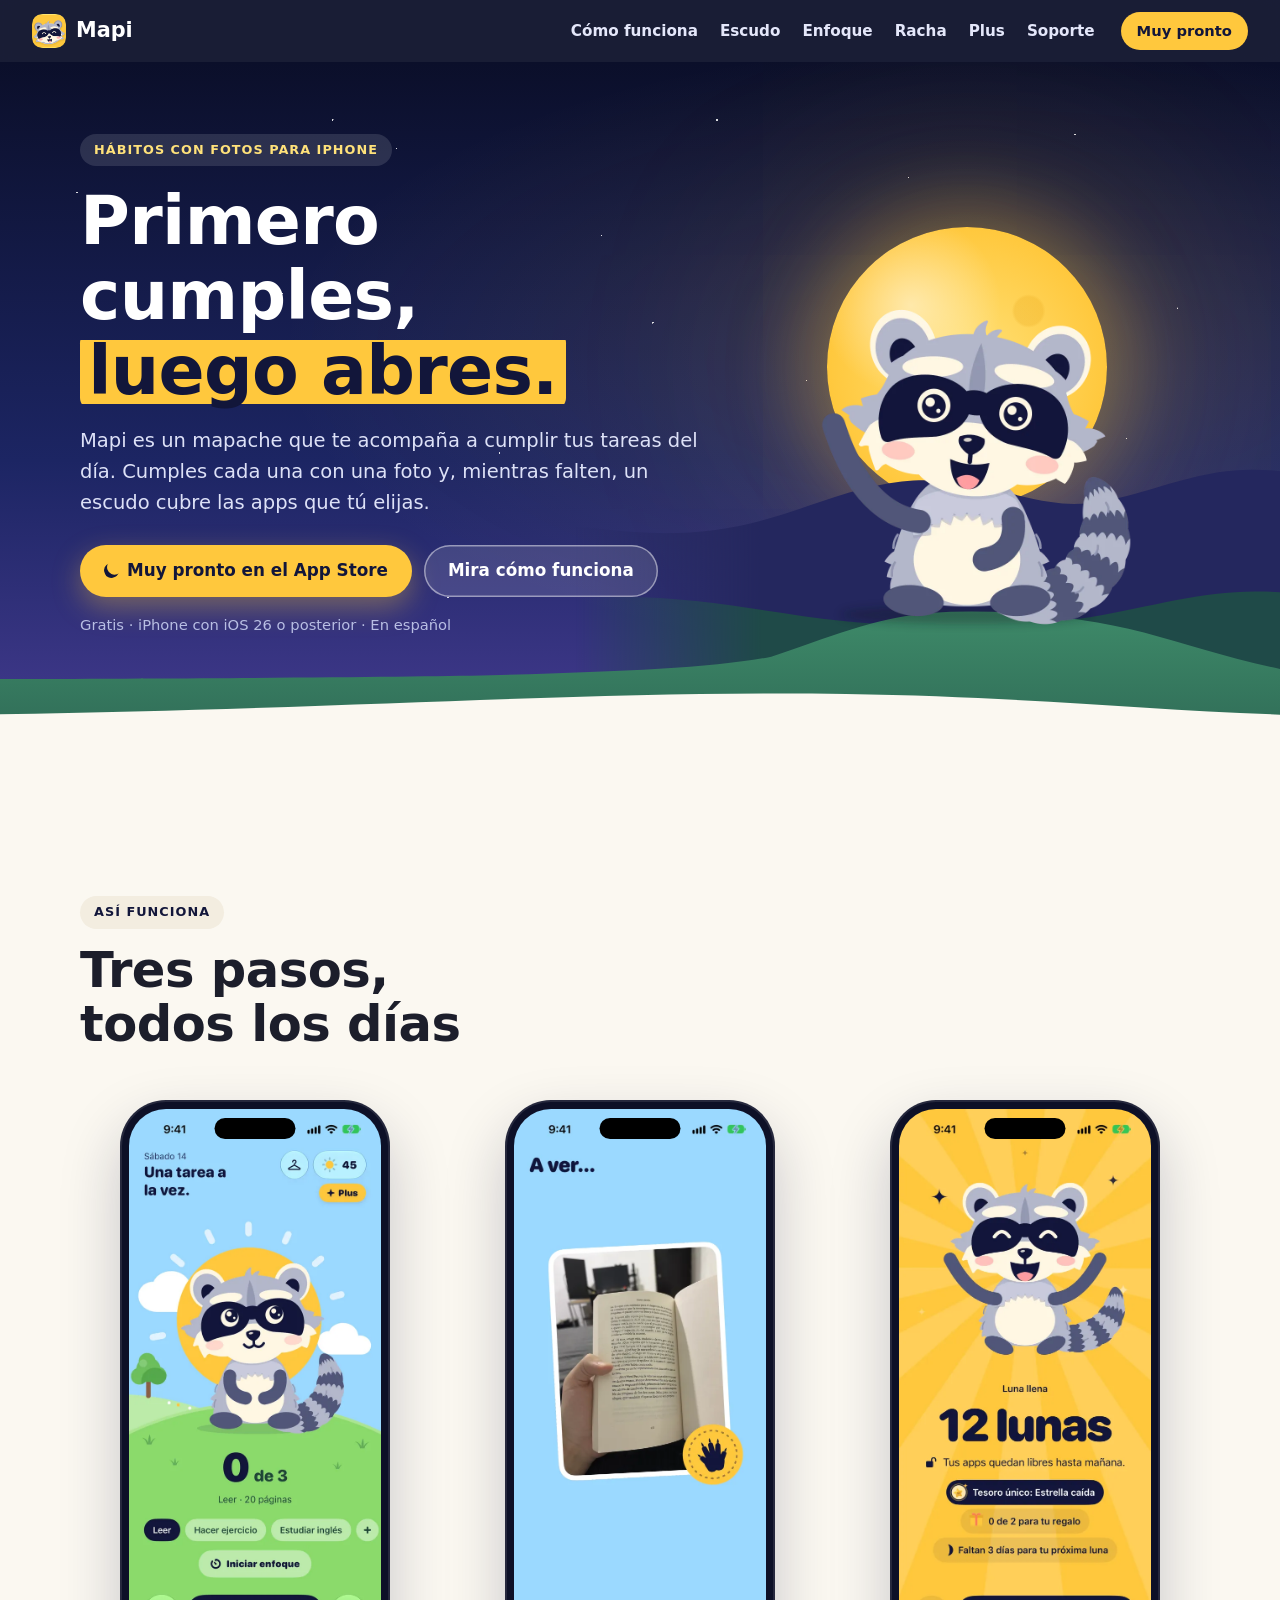
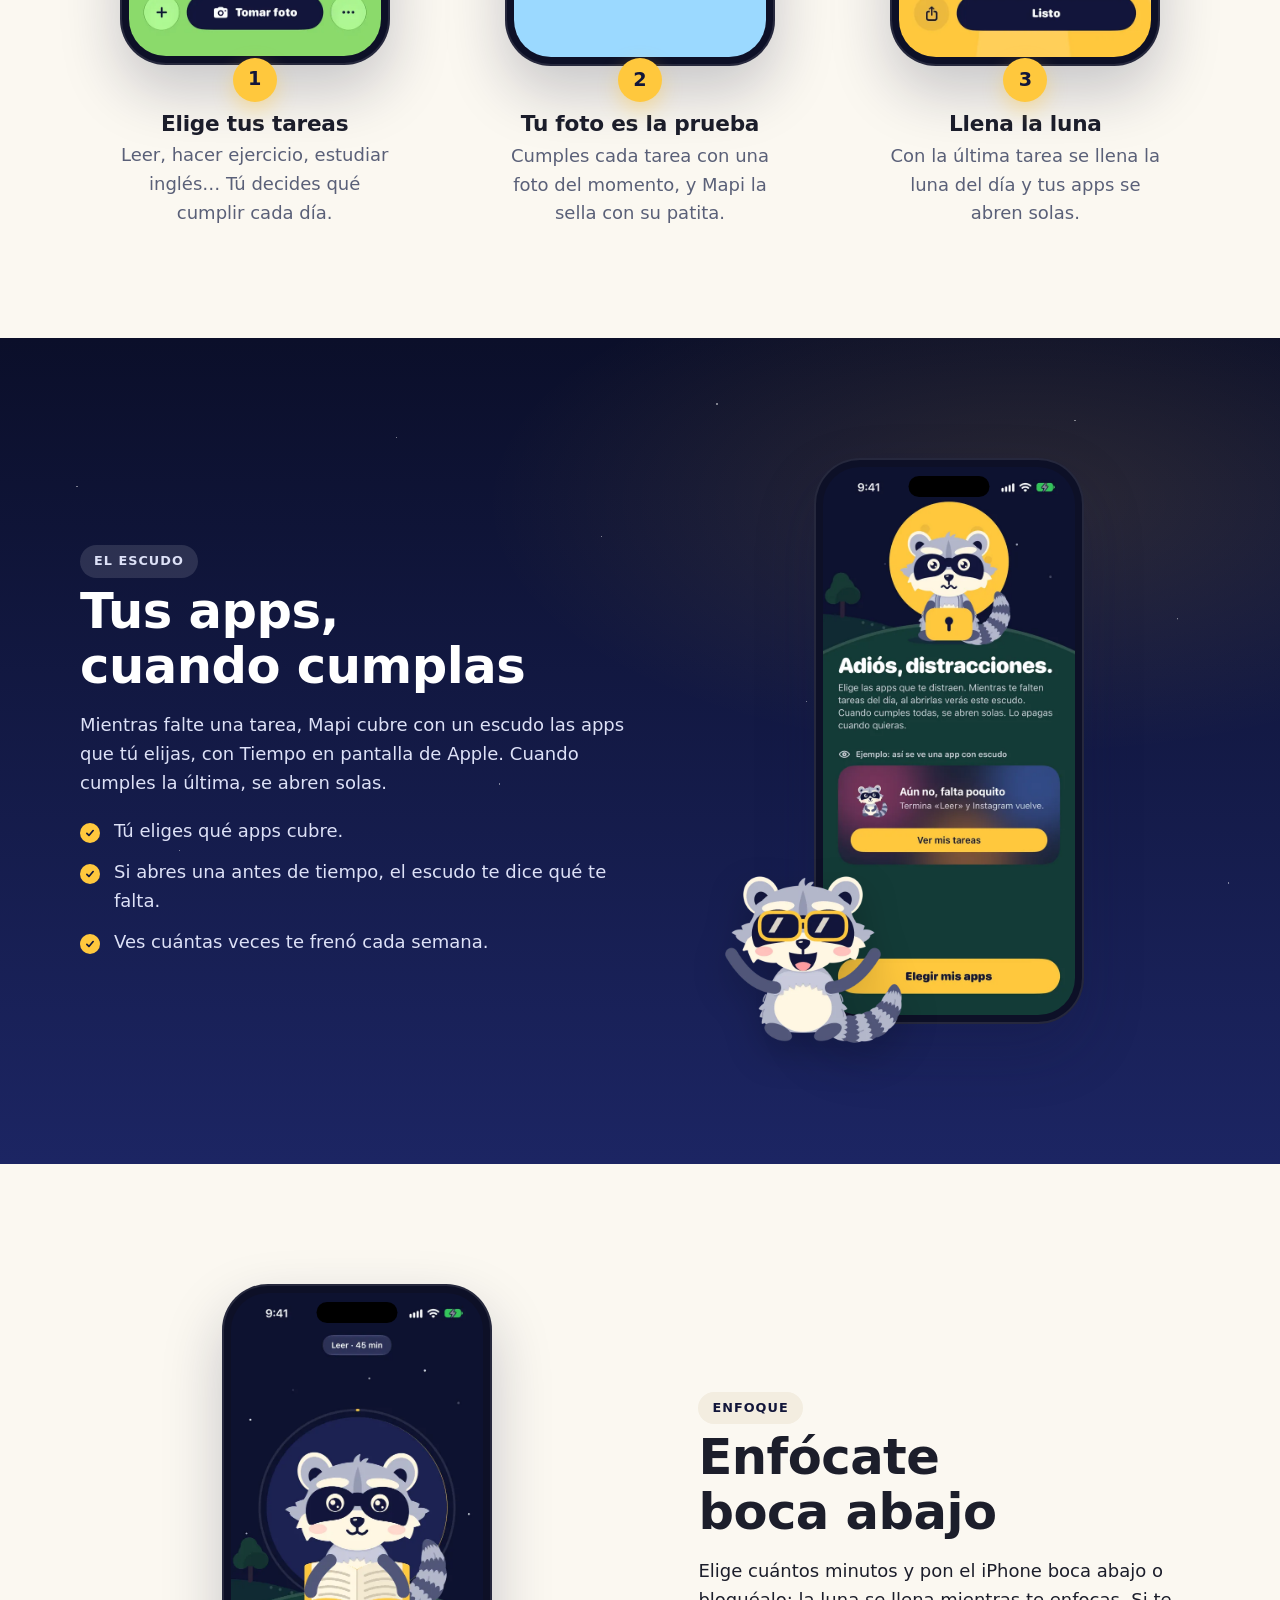
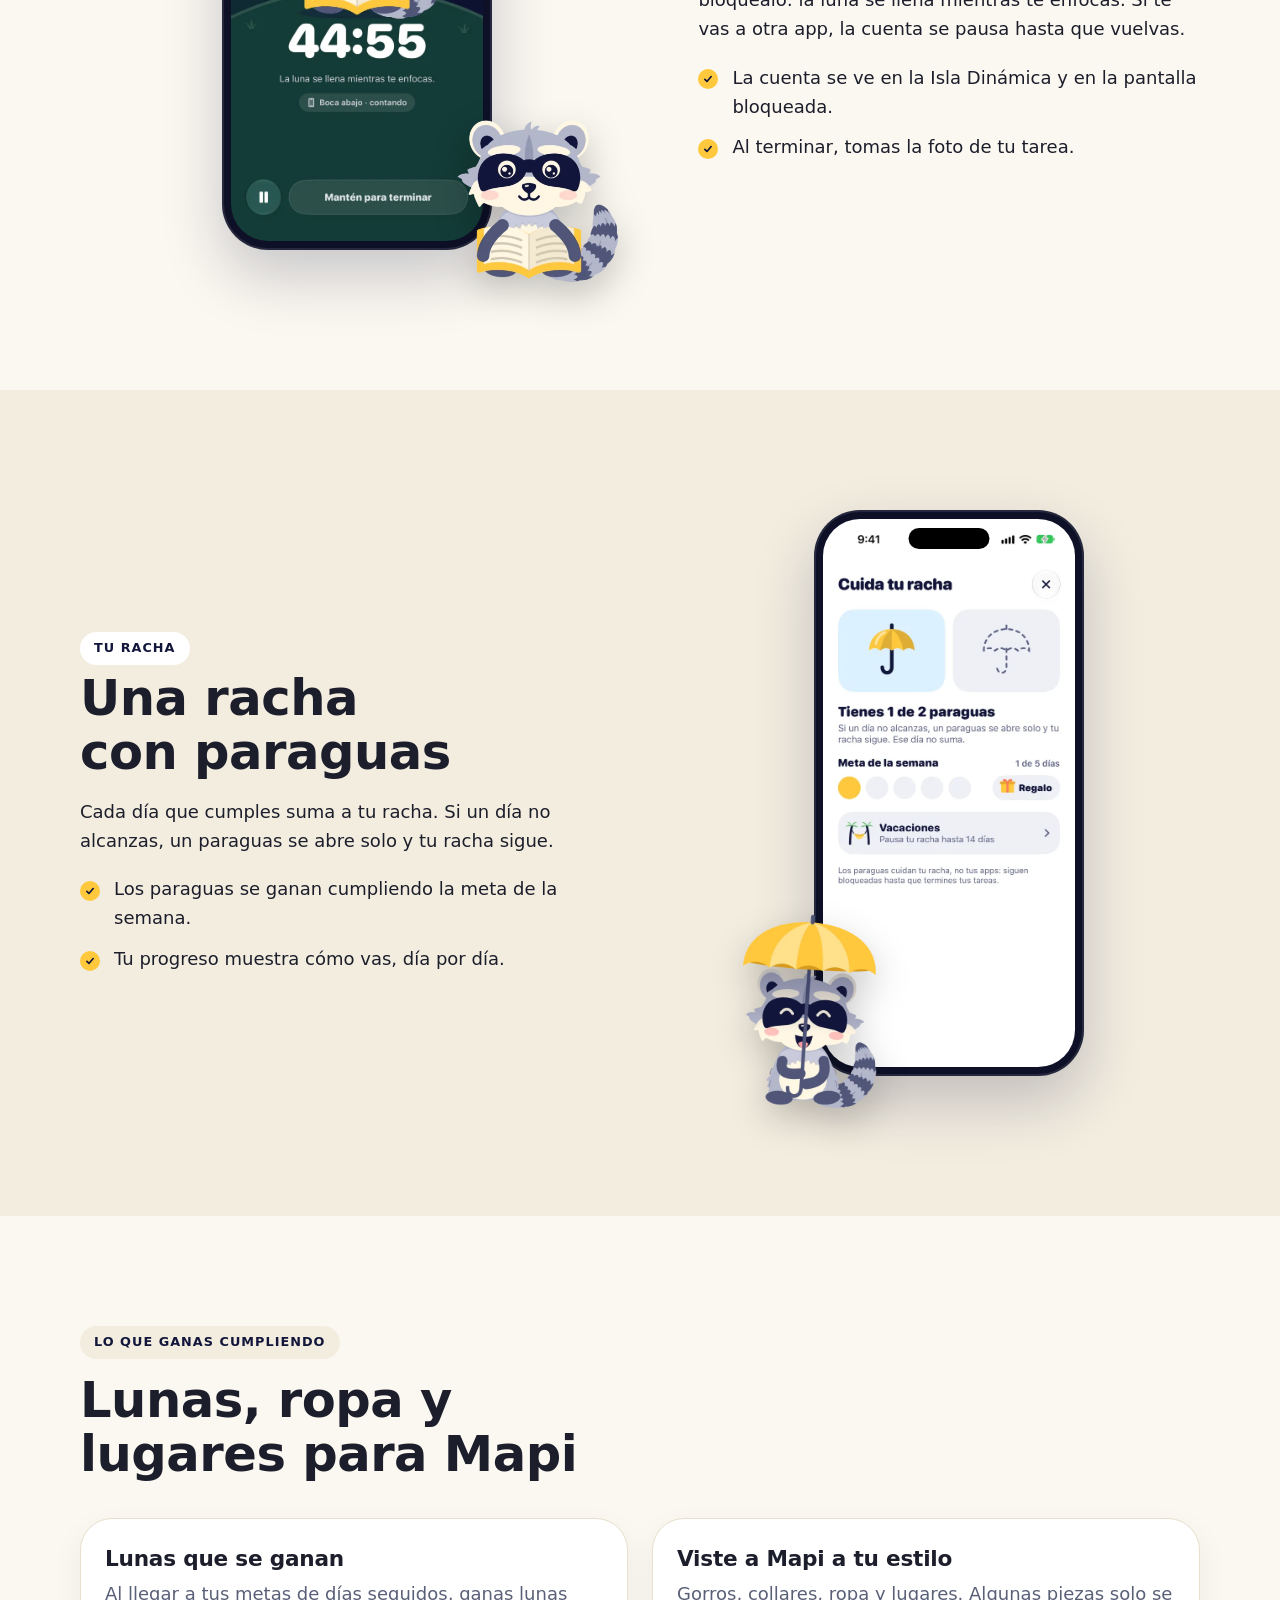
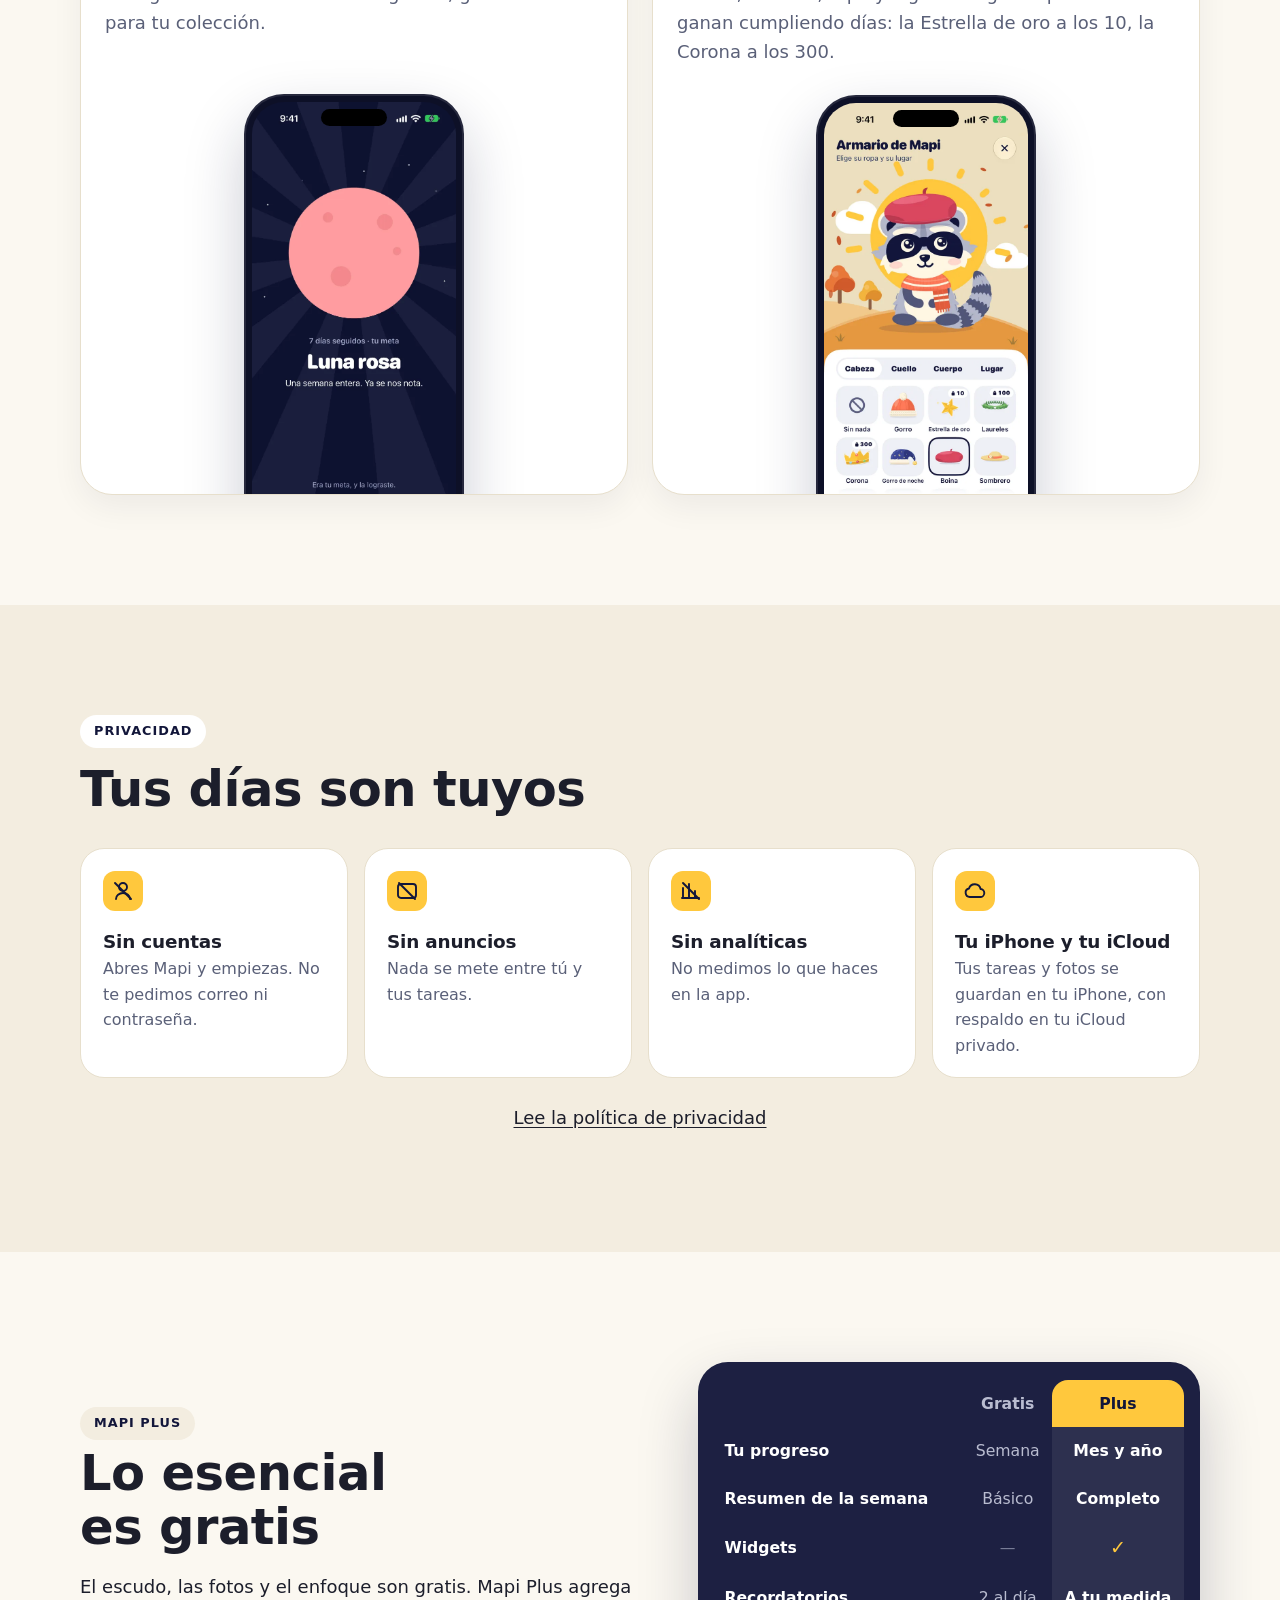
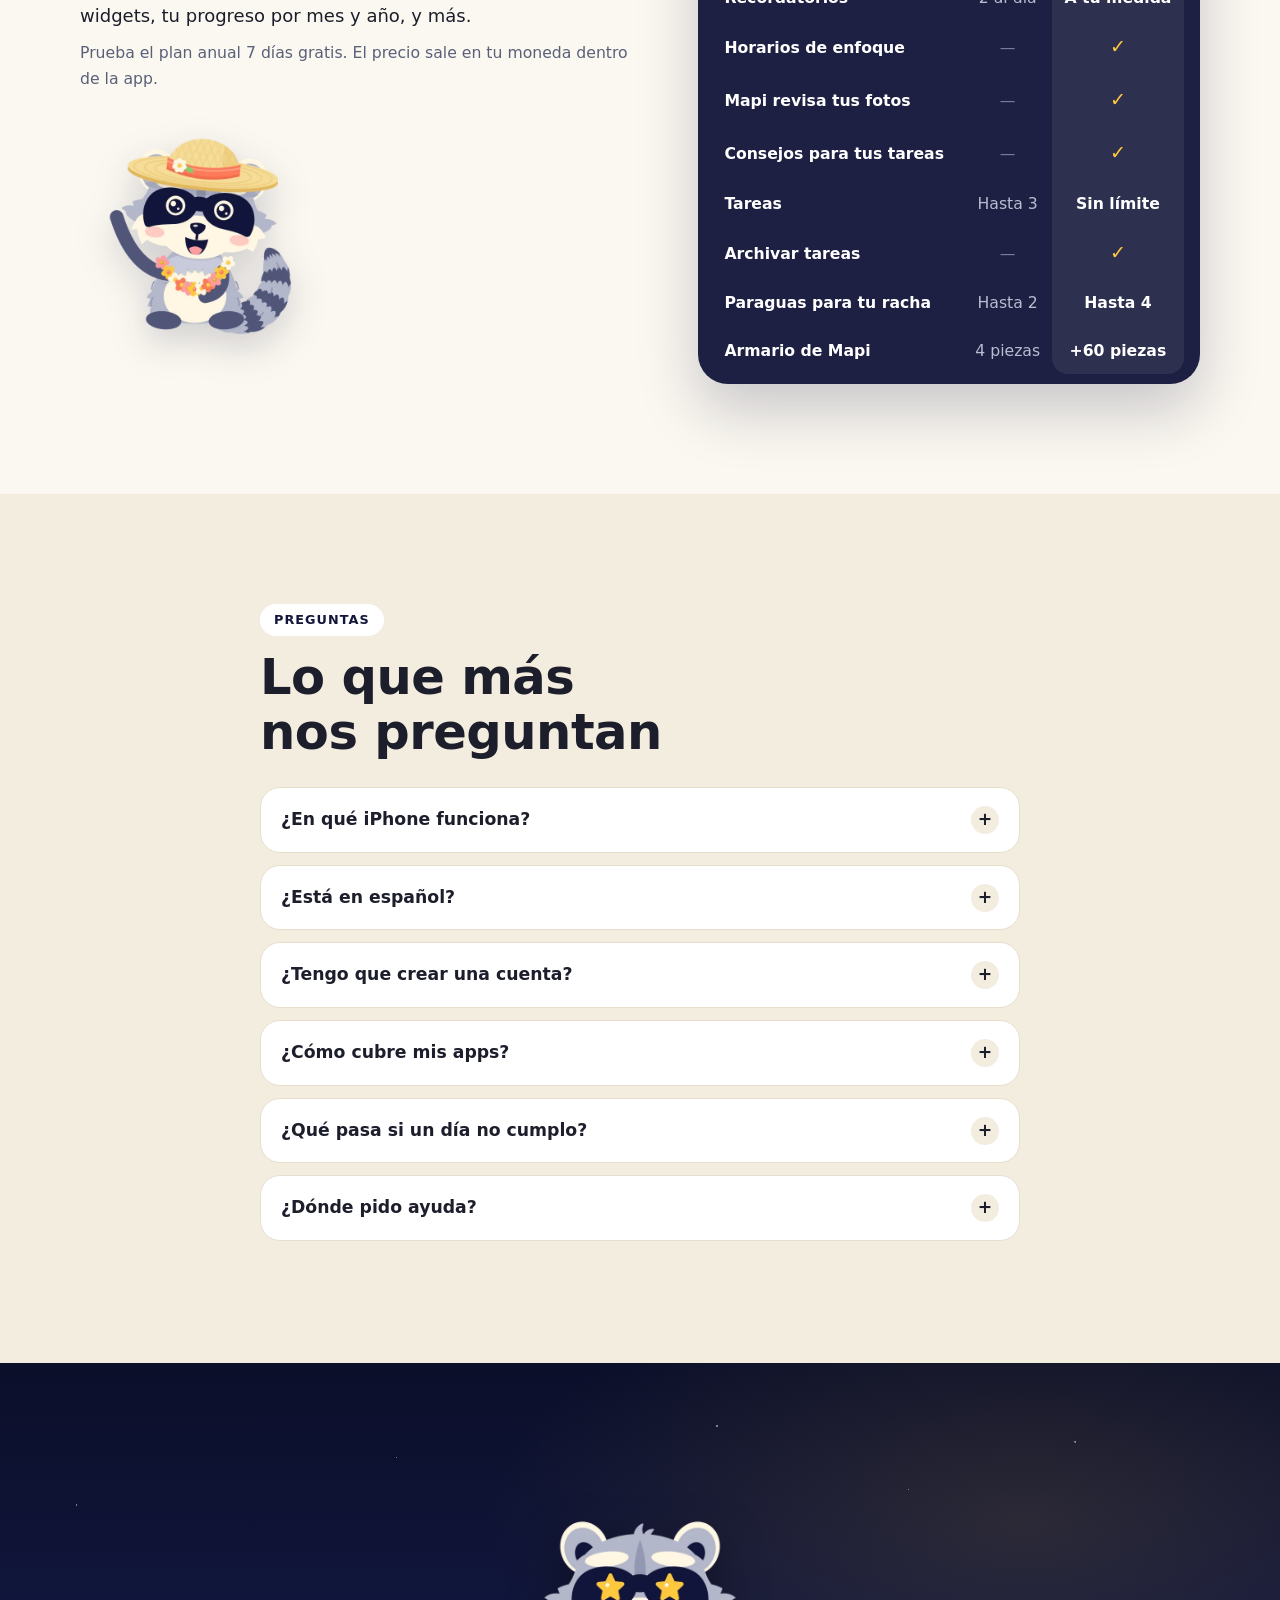
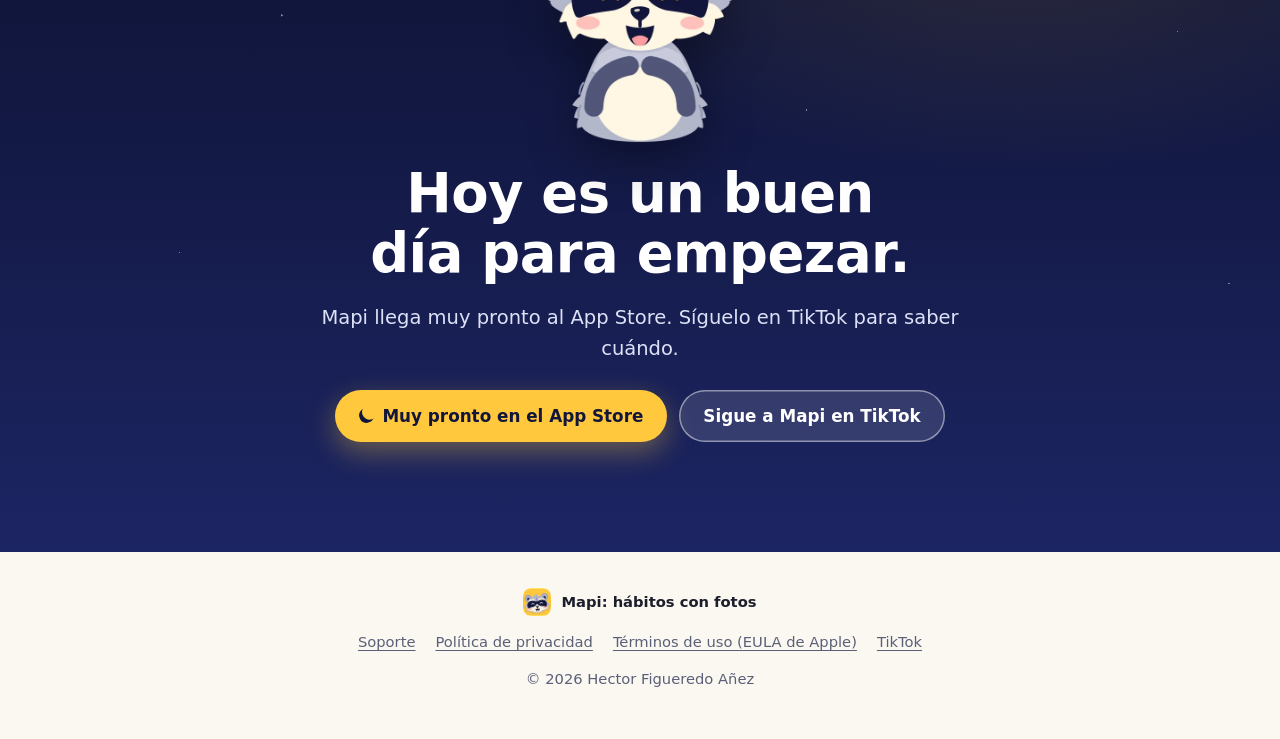
==== commit de651234: "Portada: sin flores ni la línea de luz que flotaba bajo Mapi El filo de luz de la cima quedaba hasta" ====
--- a/index.html
+++ b/index.html
@@ -81,9 +81,7 @@
             <path fill="#24275E" d="M-4000 520 C-1600 515 -900 470 -600 430 C-470 412 -380 380 -270 374 C-170 368 -110 392 -20 380 C60 369 110 336 180 328 C240 321 290 342 340 350 C400 360 450 330 520 318 C600 305 690 340 780 372 C1000 440 2200 500 4500 520 L4500 1600 L-4000 1600Z"/>
             <path fill="#1F4A48" d="M-4000 560 C-1500 556 -700 520 -420 488 C-300 470 -210 452 -120 452 C-30 452 40 470 120 478 C200 486 300 486 380 474 C450 462 500 446 560 446 C640 446 720 470 820 498 C1100 560 2500 566 4500 562 L4500 1600 L-4000 1600Z"/></g>
             <path fill="url(#pasto)" d="M-4000 1600 L-4000 542 C-1200 542 -500 541 -260 536 C-120 532 -20 528 40 516 C100 496 150 474 210 469 C240 467 270 467 300 469 C350 472 395 479 440 490 C500 506 560 528 640 538 C900 548 2500 548 4500 546 L4500 1600Z"/>
-            <path fill="none" stroke="#7CC29C" stroke-width="2.2" stroke-linecap="round" opacity="0.45" d="M100 494 C140 477 180 470 210 469 C240 467 270 467 300 469 C350 472 380 477 410 483"/>
             <ellipse cx="250" cy="471" rx="136" ry="10" fill="#08121C" opacity="0.32" filter="url(#difuso)"/>
-            <circle cx="62.0" cy="510.6" r="2.1" fill="#F4EBD6"/><circle cx="64.3" cy="512.3" r="2.1" fill="#F4EBD6"/><circle cx="63.4" cy="515.0" r="2.1" fill="#F4EBD6"/><circle cx="60.6" cy="515.0" r="2.1" fill="#F4EBD6"/><circle cx="59.7" cy="512.3" r="2.1" fill="#F4EBD6"/><circle cx="62" cy="513" r="1.3" fill="#F2C14E"/><circle cx="500.0" cy="519.8" r="1.9" fill="#F4EBD6"/><circle cx="502.1" cy="521.4" r="1.9" fill="#F4EBD6"/><circle cx="501.3" cy="523.8" r="1.9" fill="#F4EBD6"/><circle cx="498.7" cy="523.8" r="1.9" fill="#F4EBD6"/><circle cx="497.9" cy="521.4" r="1.9" fill="#F4EBD6"/><circle cx="500" cy="522" r="1.2" fill="#F2C14E"/>
             <image class="mapi" href="img/mapi-saluda.webp" x="40" y="70" width="420" height="420" preserveAspectRatio="xMidYMid meet"/>
             <path fill="#FBF8F1" d="M-4000 572 C-2400 560 -1400 586 -800 578 C-400 572 -160 552 120 556 C380 560 520 584 760 580 C1100 574 1400 552 1800 560 C2600 576 3400 556 4500 566 L4500 1600 L-4000 1600Z"/>
           </svg>
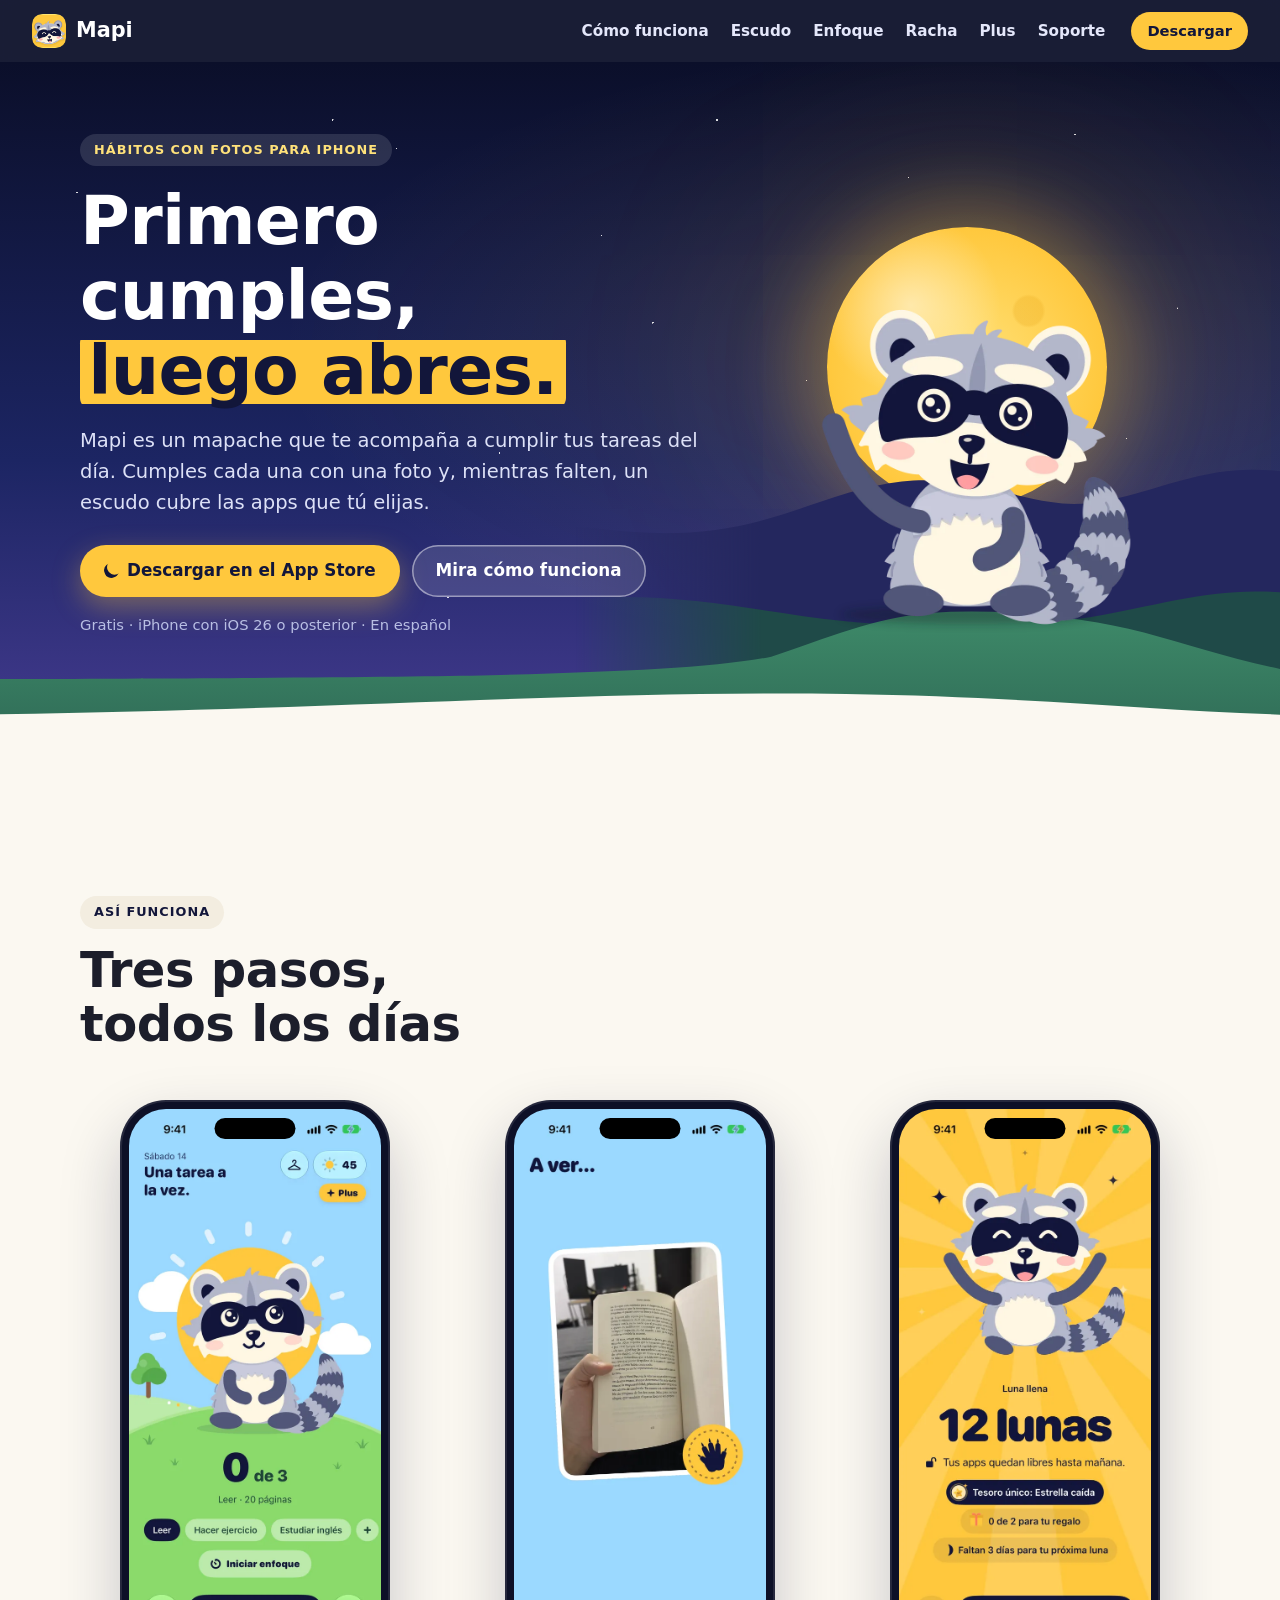
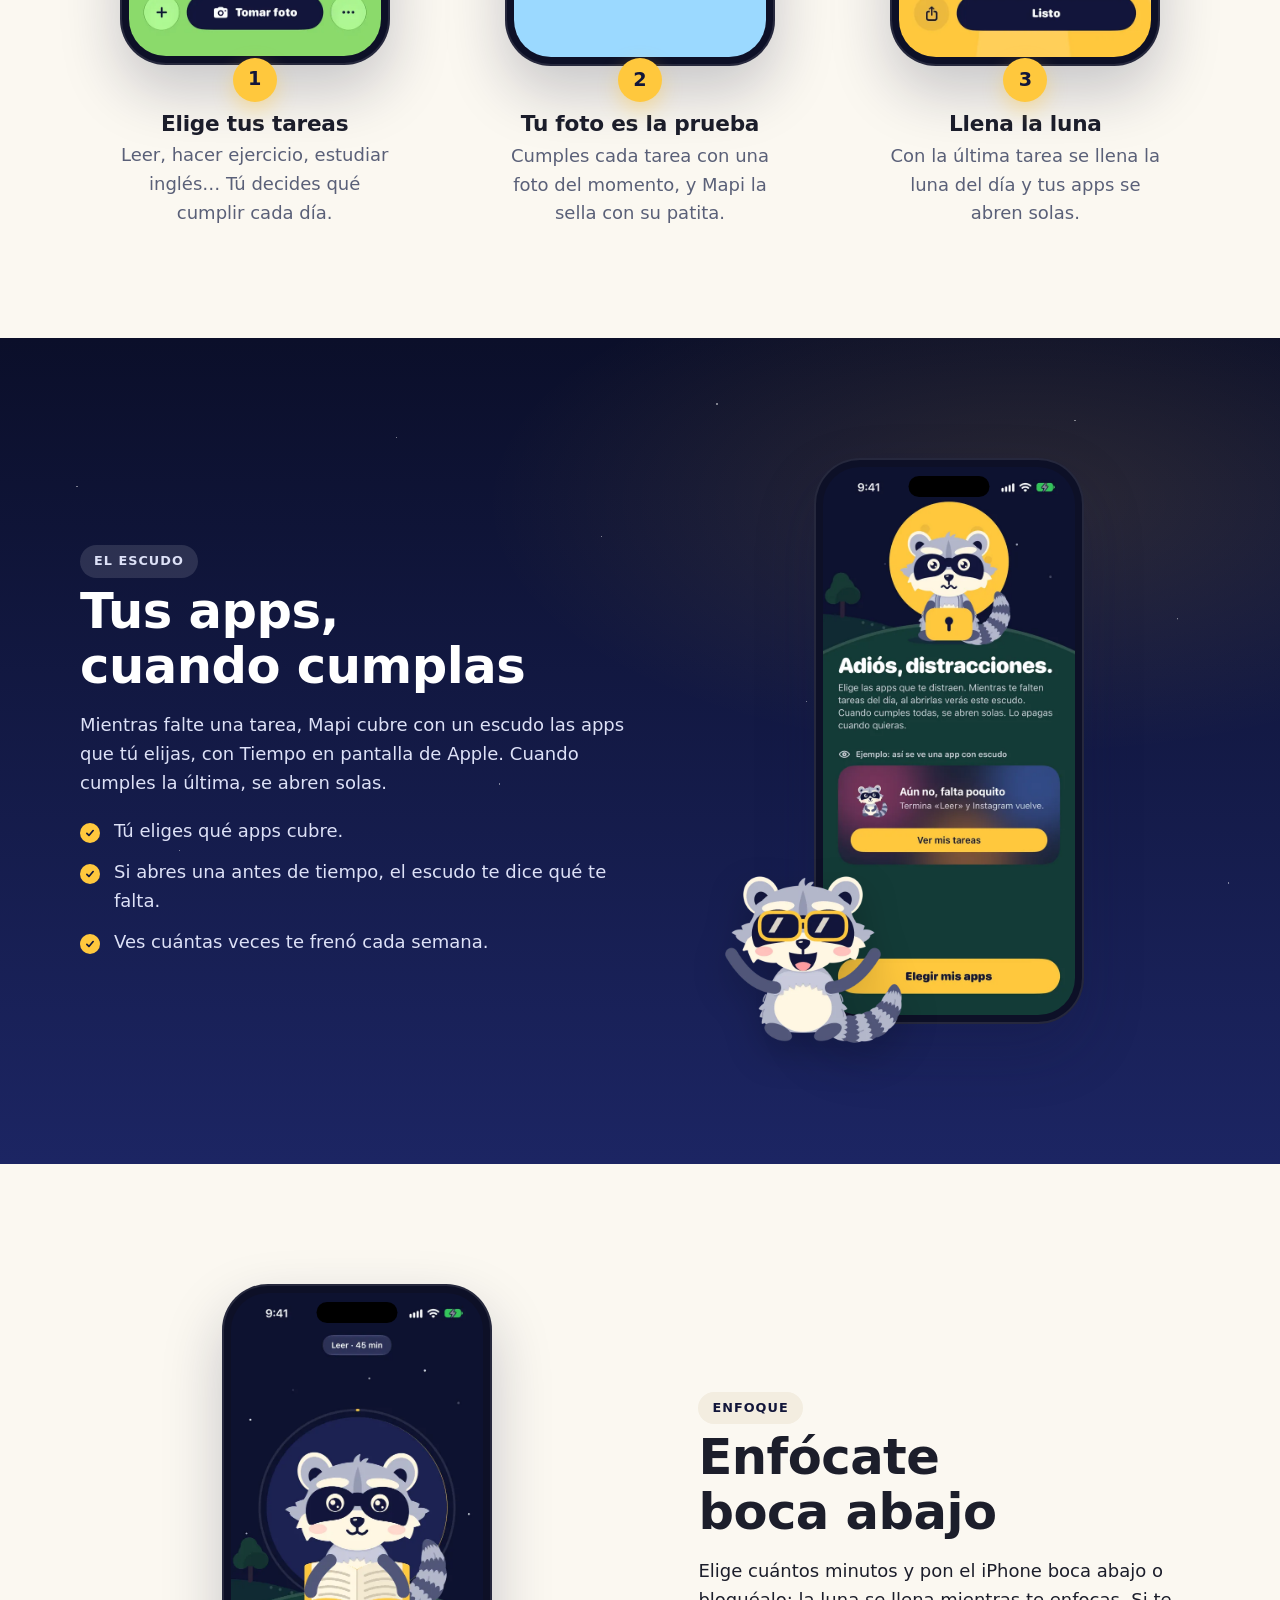
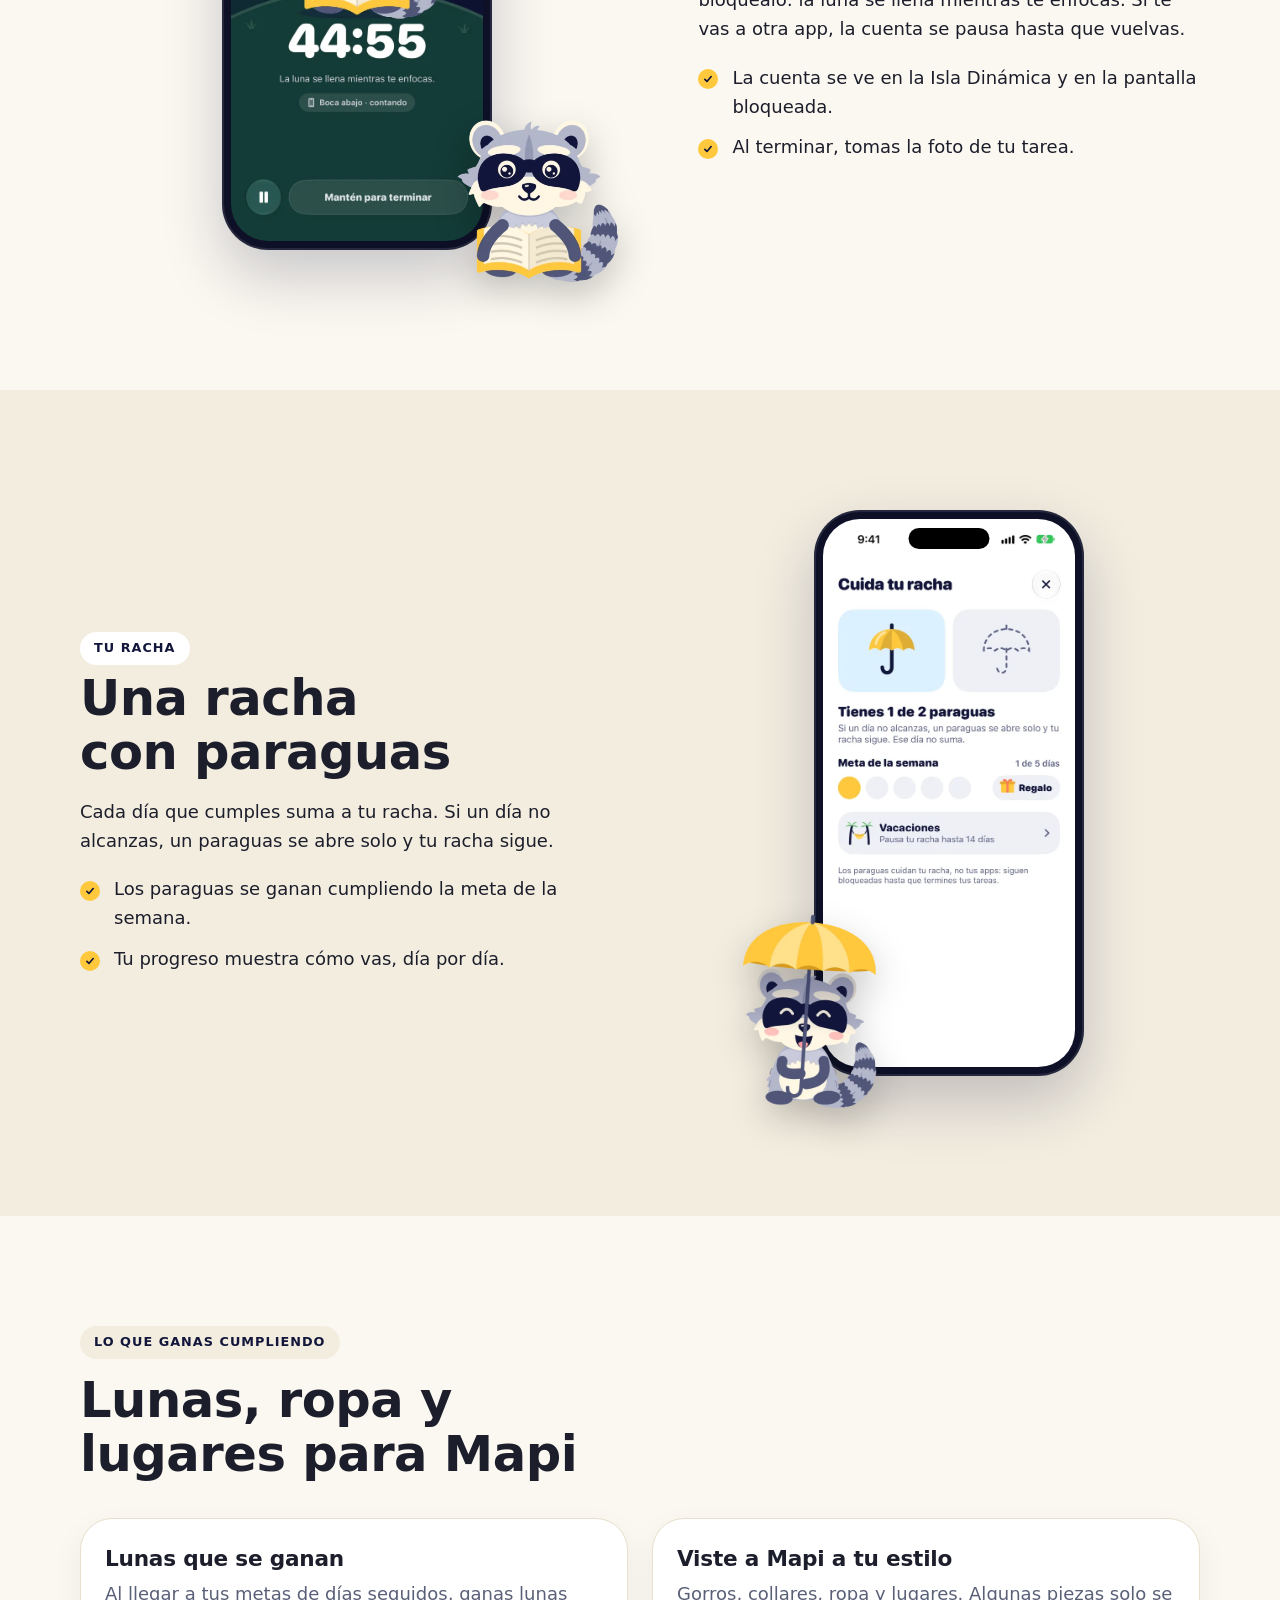
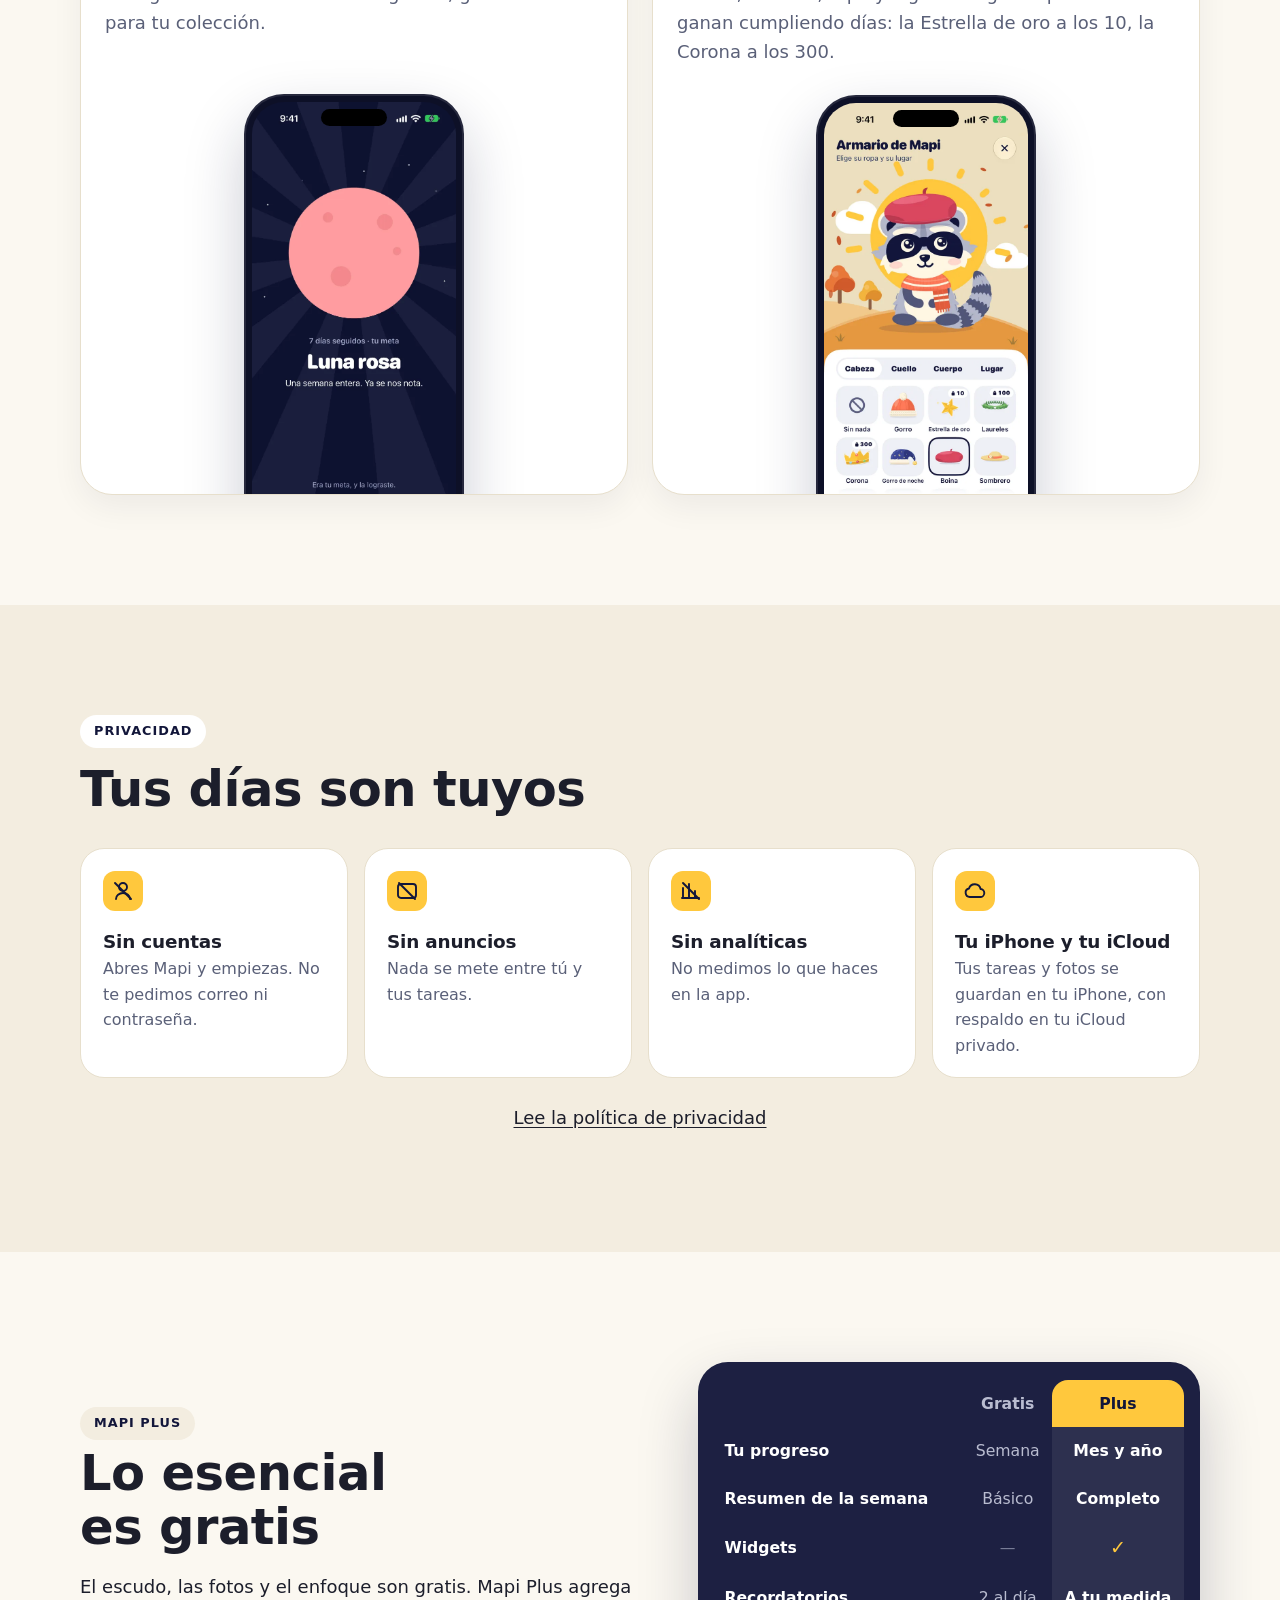
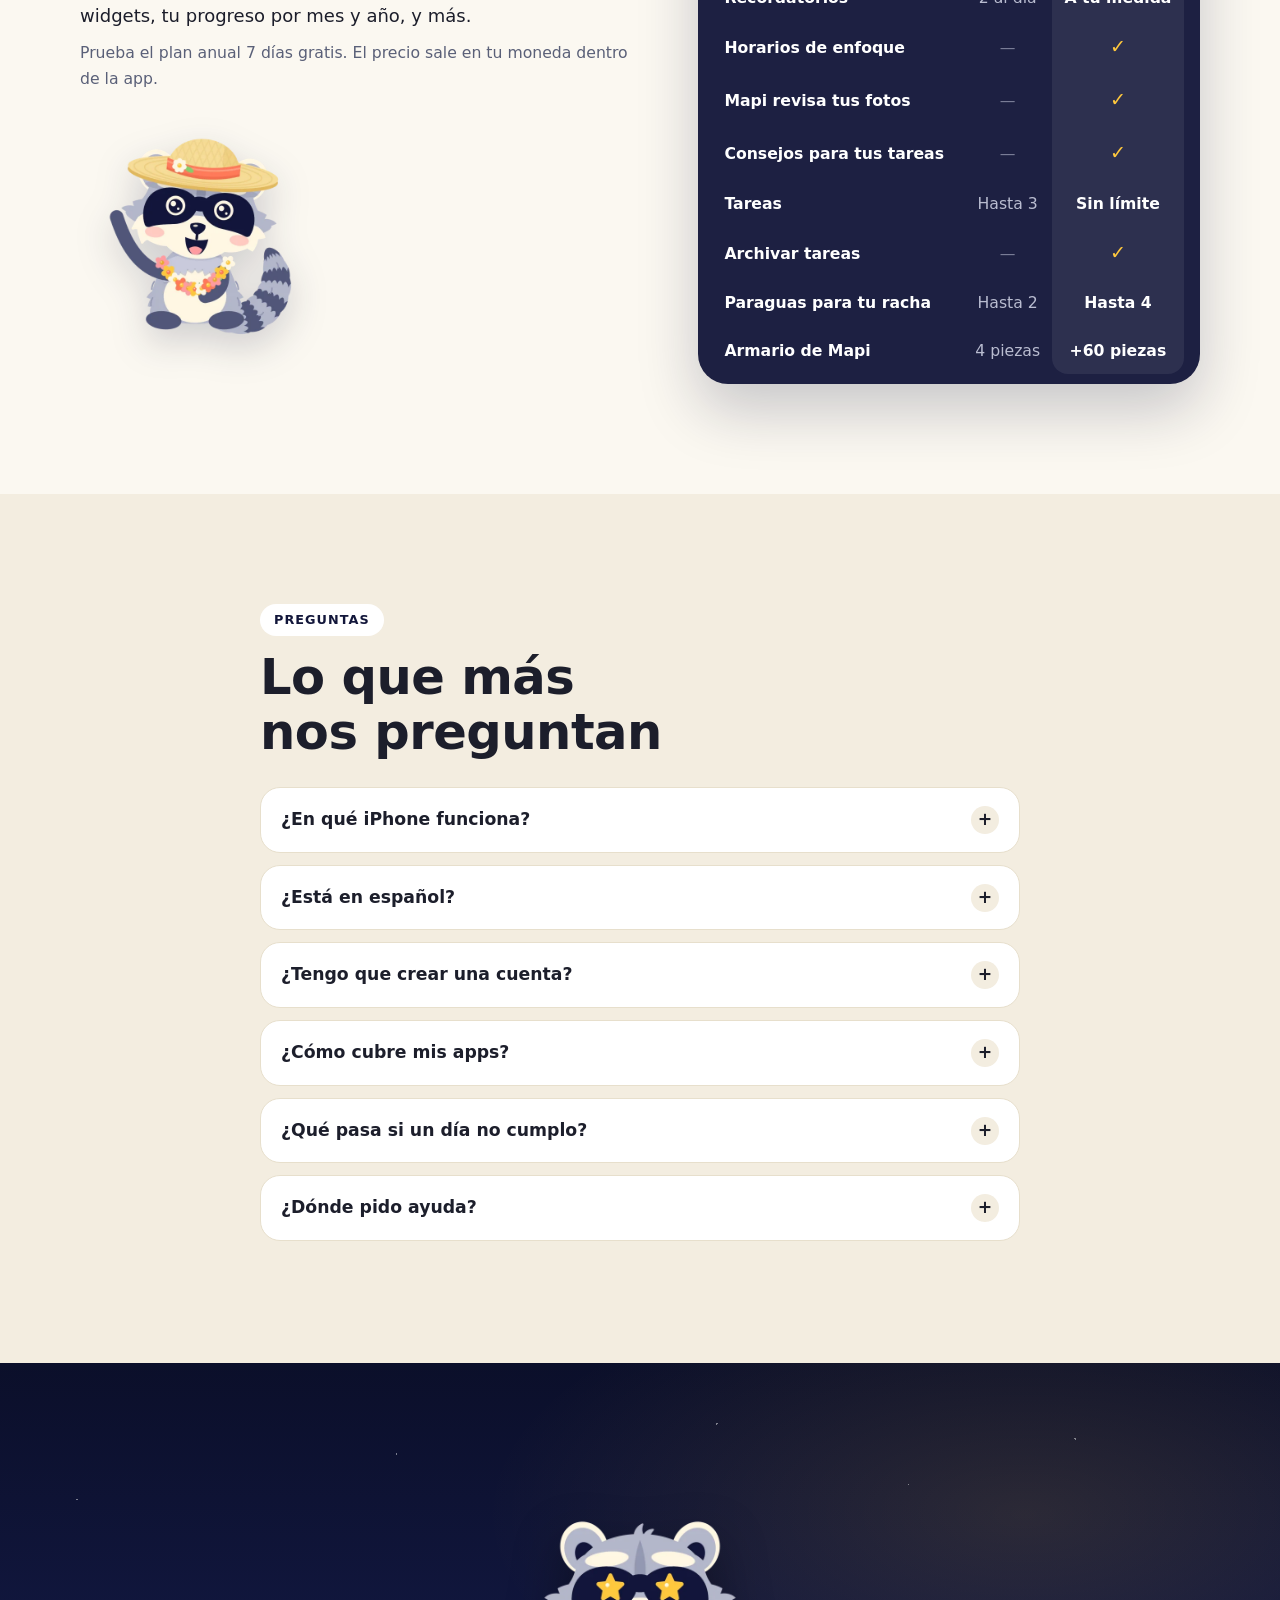
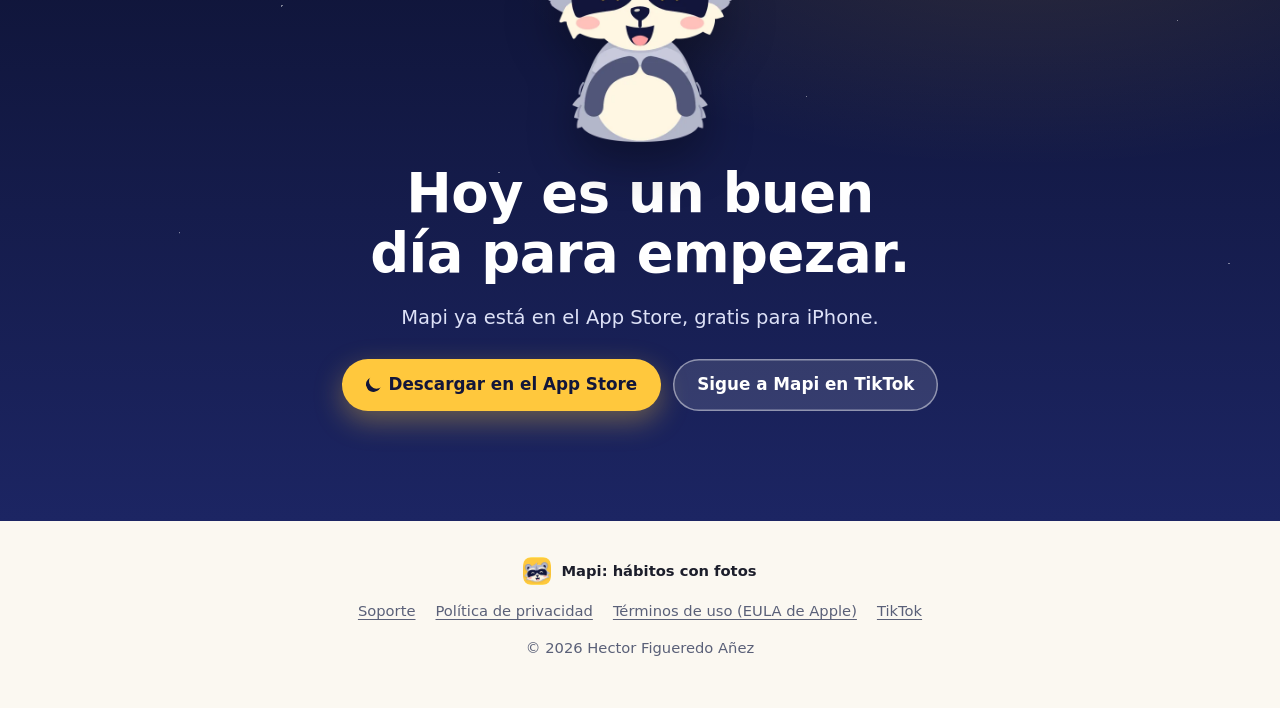
==== commit ee8bb437: "Mapi ya está en el App Store: botones de descarga La barra, la portada y el cierre llevan a https://" ====
--- a/index.html
+++ b/index.html
@@ -37,7 +37,7 @@
       <a href="#plus">Plus</a>
       <a href="soporte.html">Soporte</a>
     </nav>
-    <a class="boton boton-luna boton-chico" href="#descargar">Muy pronto</a>
+    <a class="boton boton-luna boton-chico" href="https://apps.apple.com/app/id6831907210">Descargar</a>
   </header>
 
   <main id="contenido">
@@ -51,9 +51,7 @@
           <h1>Primero cumples, <mark>luego abres.</mark></h1>
           <p class="entrada">Mapi es un mapache que te acompaña a cumplir tus tareas del día. Cumples cada una con una foto y, mientras falten, un escudo cubre las apps que tú elijas.</p>
           <div class="acciones">
-            <!-- Cuando Mapi esté publicada, cambia este span por:
-                 <a class="boton boton-luna" href="https://apps.apple.com/app/id6831907210">Descargar en el App Store</a> -->
-            <span class="boton boton-luna boton-pronto">Muy pronto en el App Store</span>
+            <a class="boton boton-luna boton-tienda" href="https://apps.apple.com/app/id6831907210">Descargar en el App Store</a>
             <a class="boton boton-claro" href="#como-funciona">Mira cómo funciona</a>
           </div>
           <p class="nota-hero">Gratis · iPhone con iOS 26 o posterior · En español</p>
@@ -306,11 +304,9 @@
       <div class="contenedor centro revela">
         <img class="mapi-cierre" src="img/mapi-estrellas.webp" alt="Mapi con estrellas en los ojos" width="560" height="560" loading="lazy">
         <h2>Hoy es un buen día para empezar.</h2>
-        <p class="entrada">Mapi llega muy pronto al App Store. Síguelo en TikTok para saber cuándo.</p>
+        <p class="entrada">Mapi ya está en el App Store, gratis para iPhone.</p>
         <div class="acciones acciones-centro">
-          <!-- Cuando Mapi esté publicada, cambia este span por:
-               <a class="boton boton-luna" href="https://apps.apple.com/app/id6831907210">Descargar en el App Store</a> -->
-          <span class="boton boton-luna boton-pronto">Muy pronto en el App Store</span>
+          <a class="boton boton-luna boton-tienda" href="https://apps.apple.com/app/id6831907210">Descargar en el App Store</a>
           <a class="boton boton-claro" href="https://www.tiktok.com/@mapihabitos" rel="noopener">Sigue a Mapi en TikTok</a>
         </div>
       </div>
--- a/portada.css
+++ b/portada.css
@@ -87,9 +87,8 @@
 .boton-claro { background: rgba(255, 255, 255, 0.12); color: #FFFFFF; box-shadow: inset 0 0 0 1.5px rgba(255, 255, 255, 0.45); }
 a.boton:hover { transform: translateY(-2px); }
 .boton-chico { min-height: 38px; padding: 0 16px; font-size: 0.92rem; box-shadow: none; }
-.boton-pronto { cursor: default; }
 /* Una lunita creciente antes del texto. */
-.boton-pronto::before {
+.boton-tienda::before {
   content: ""; width: 15px; height: 15px; border-radius: 50%;
   box-shadow: inset 4px -2px 0 0 var(--tinta);
   transform: rotate(-20deg);
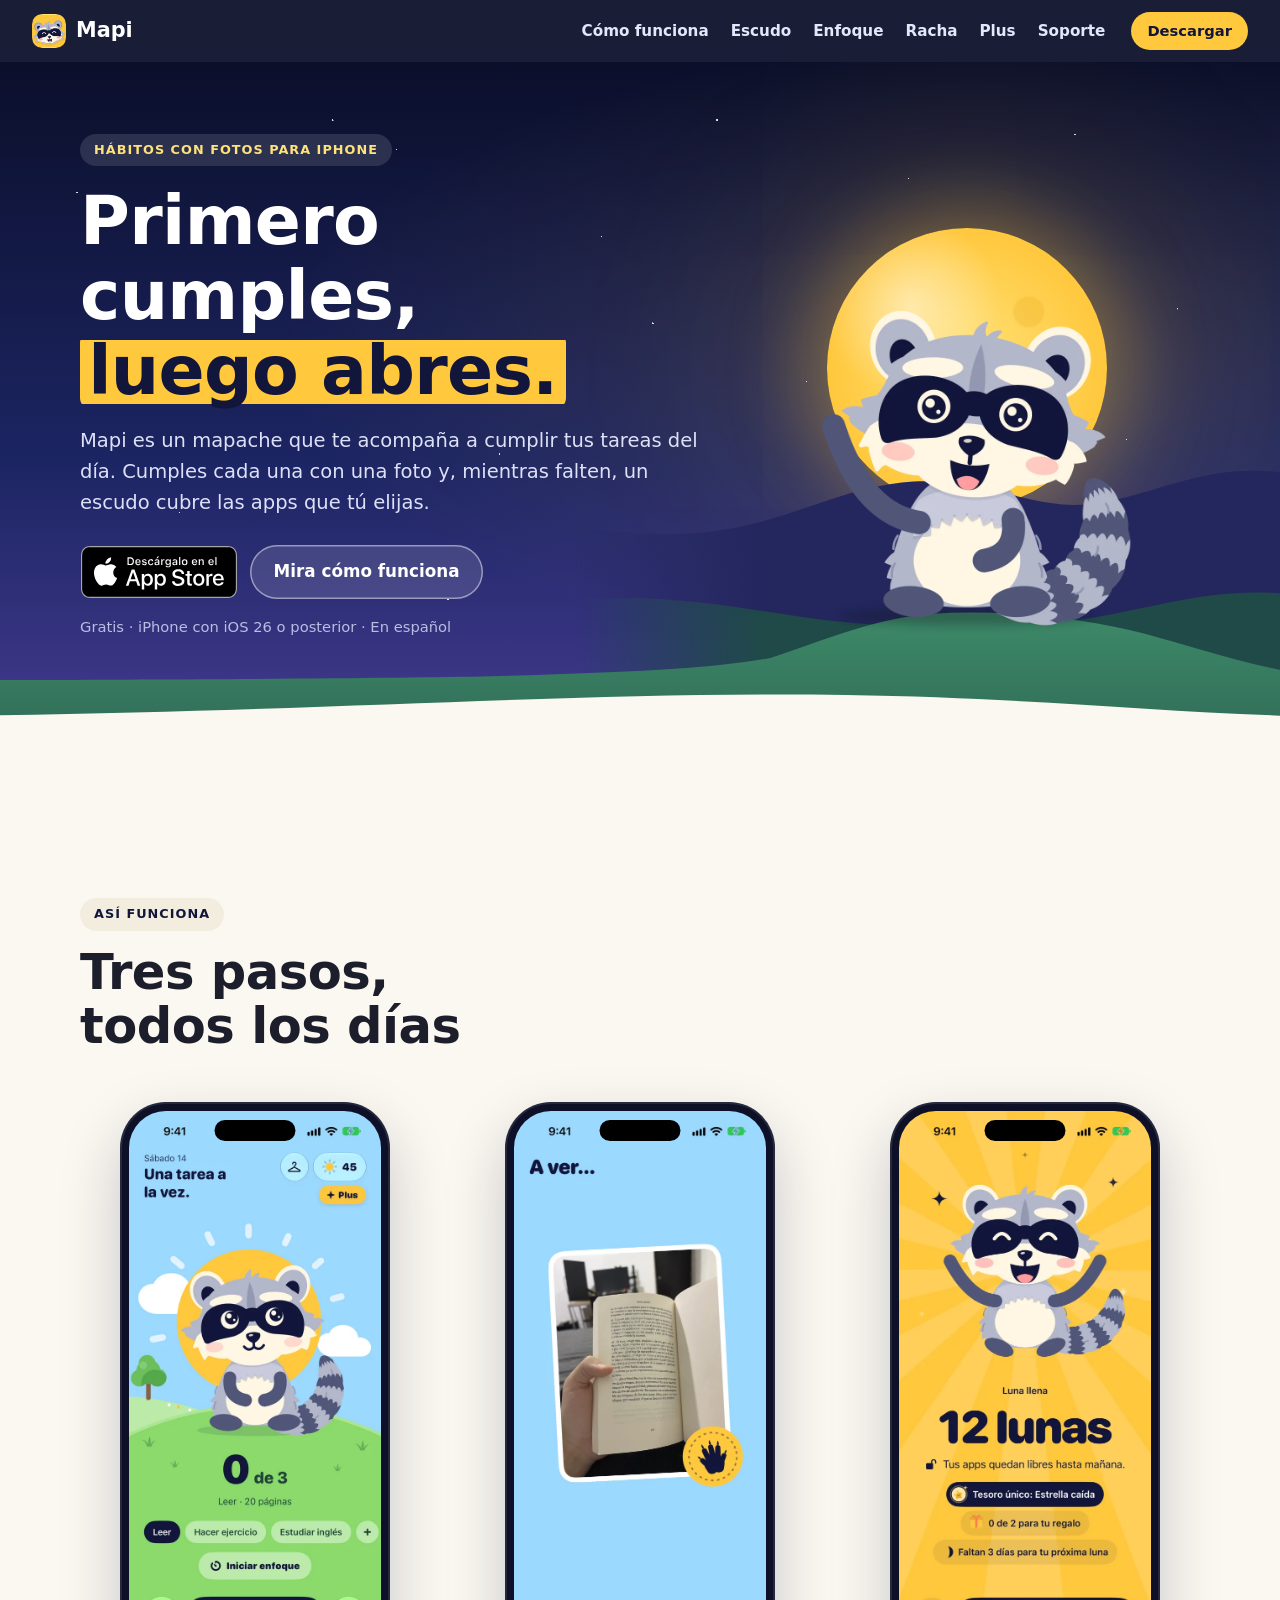
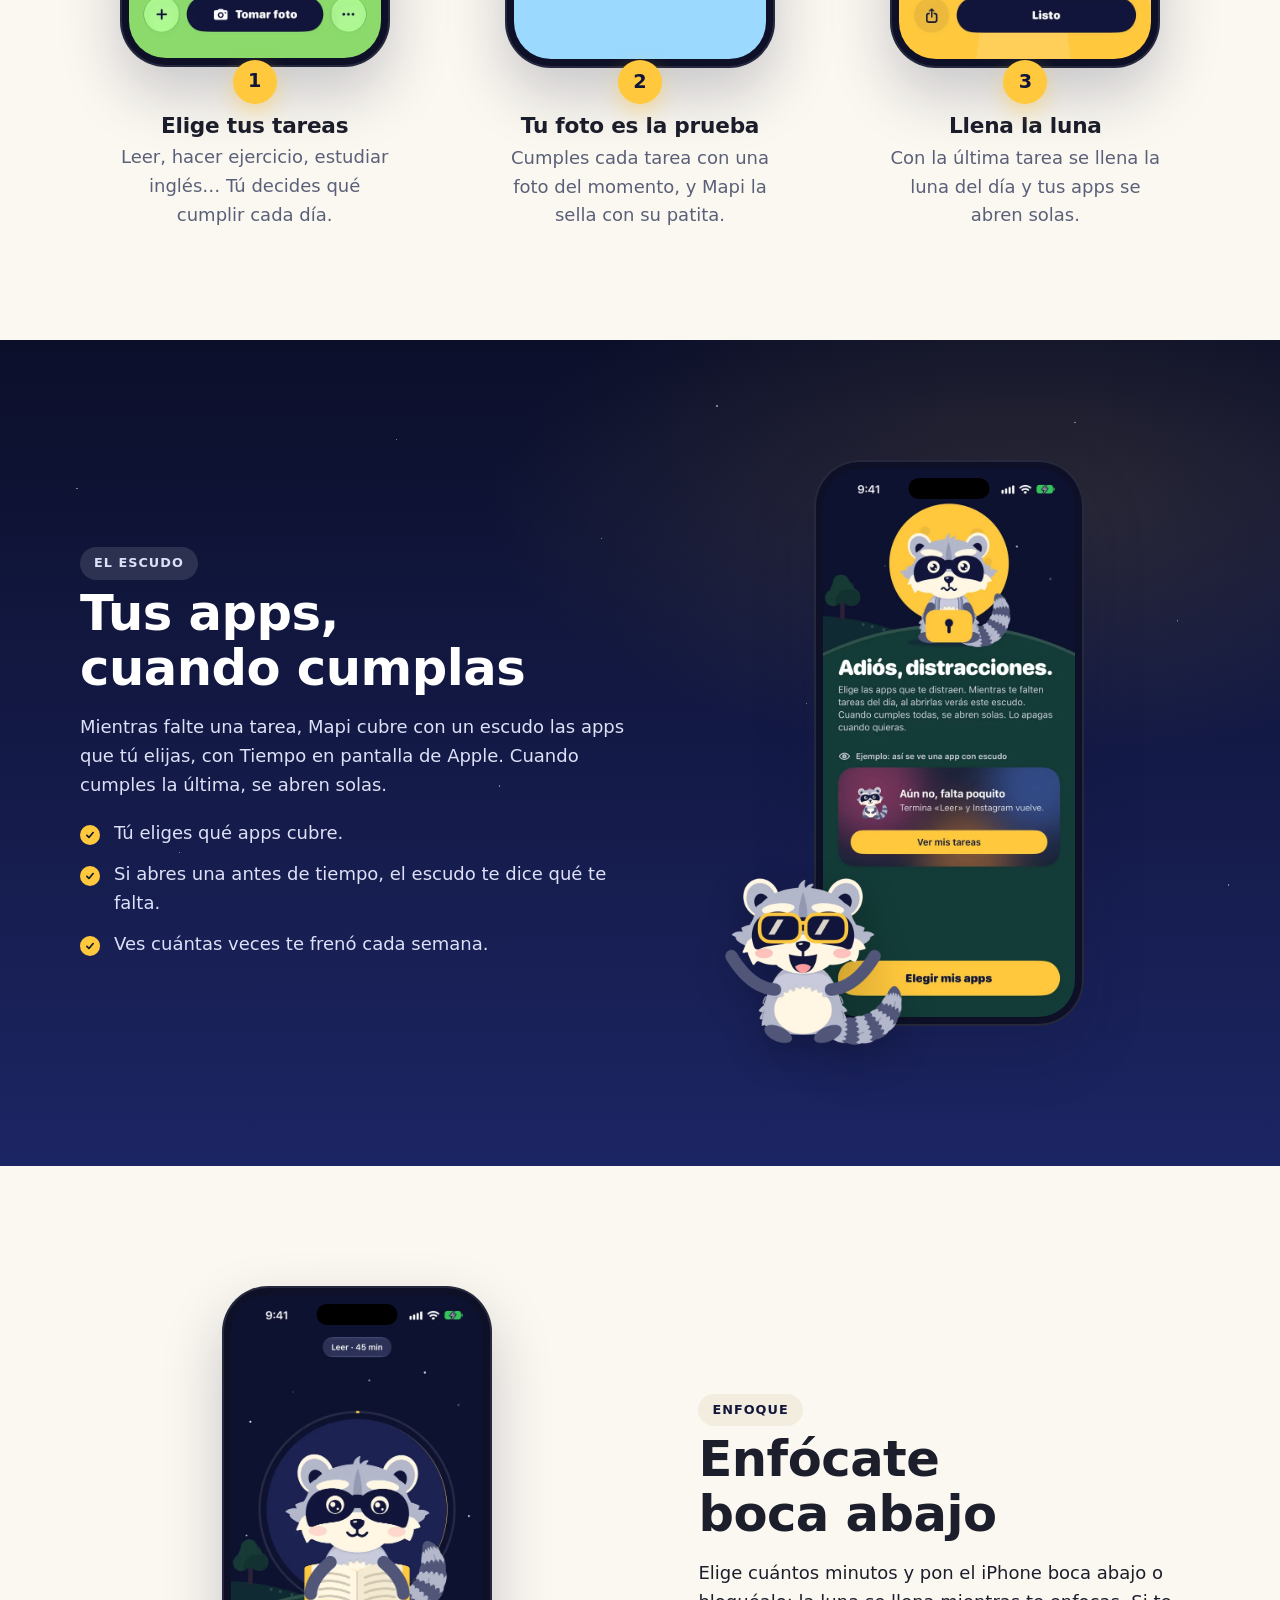
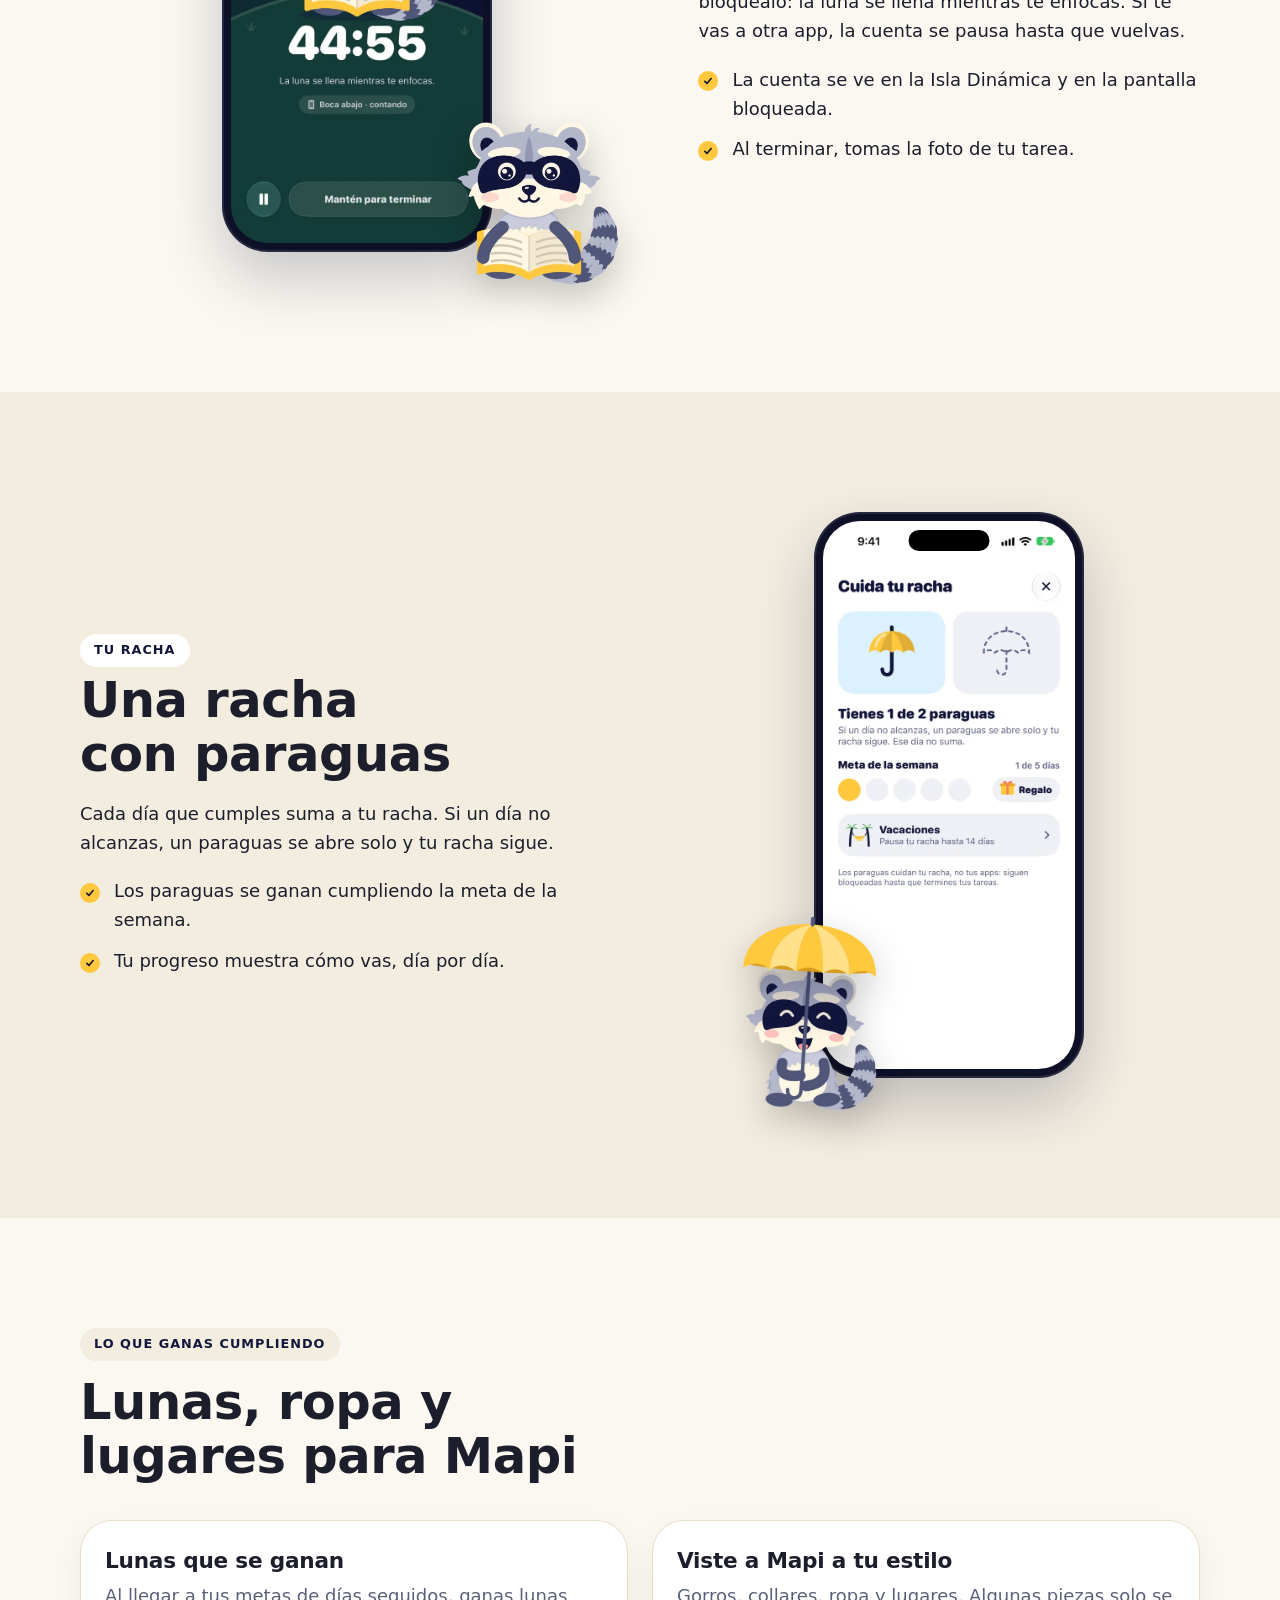
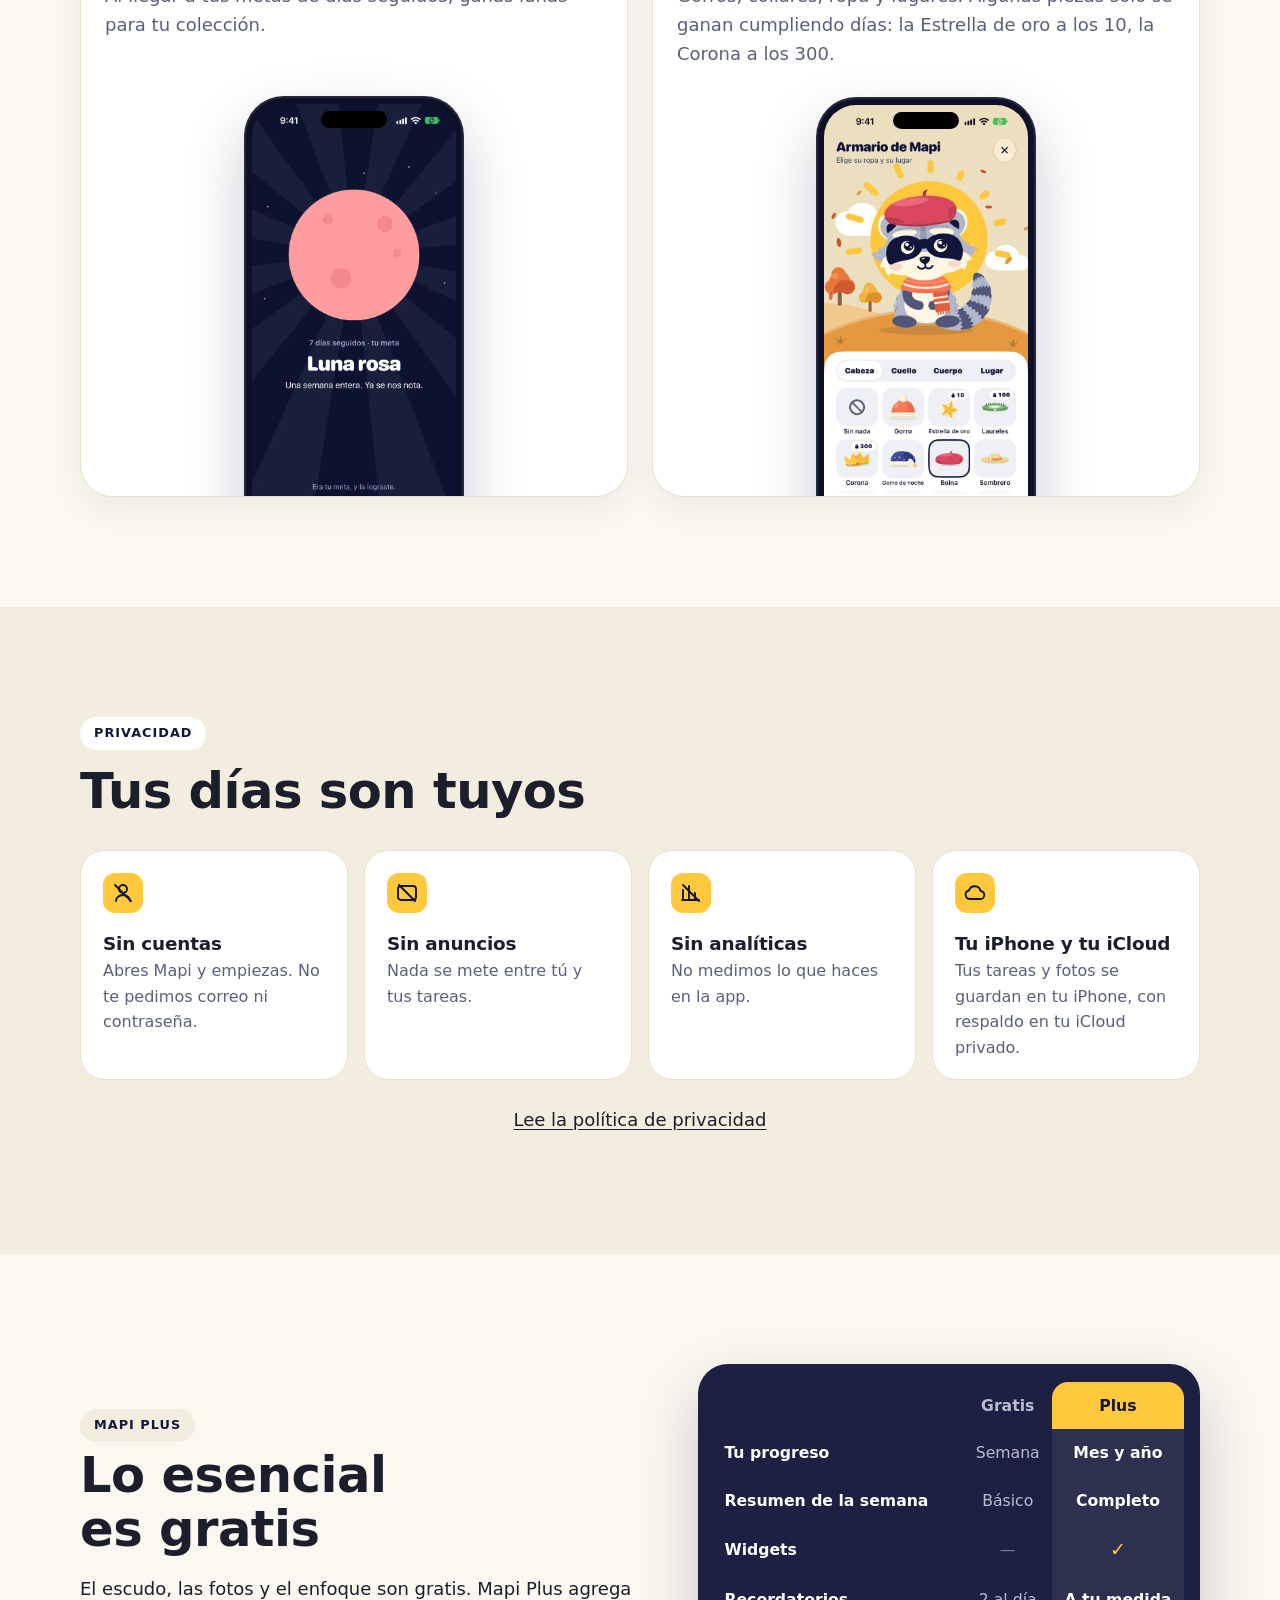
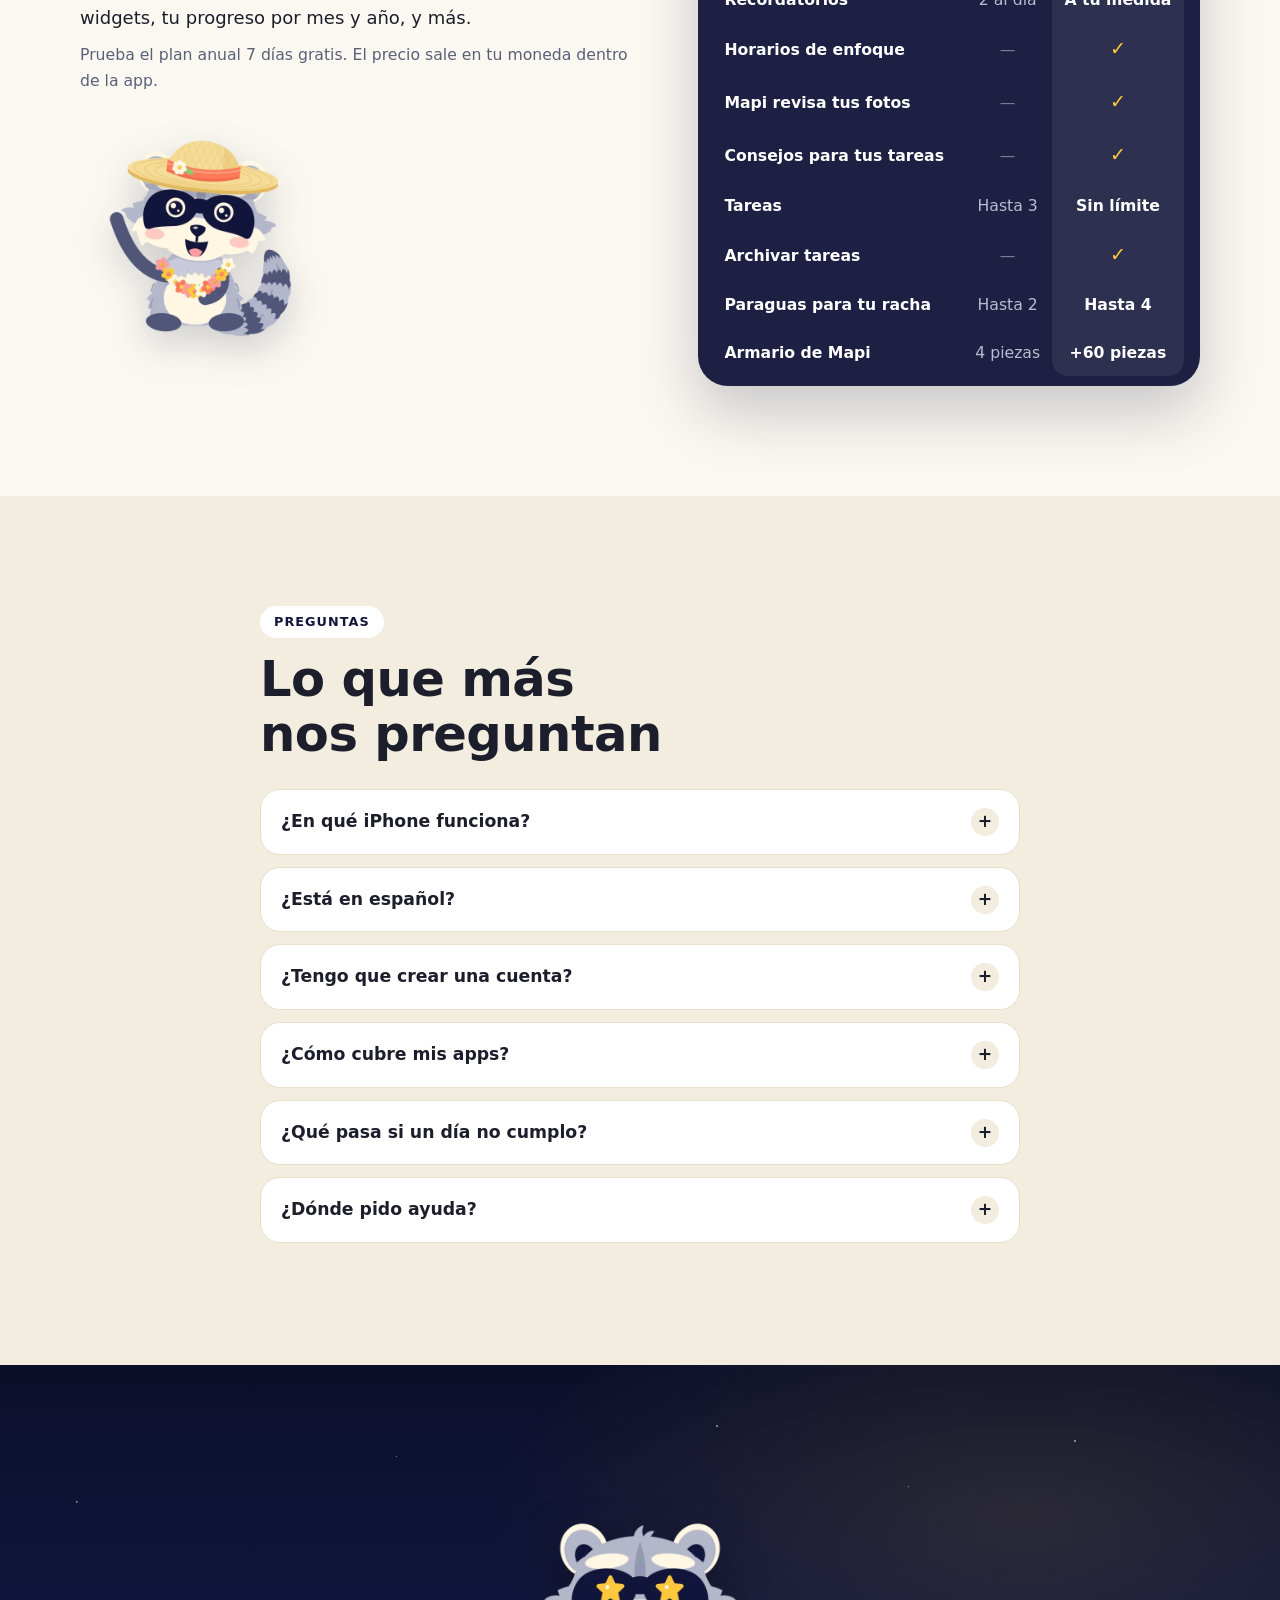
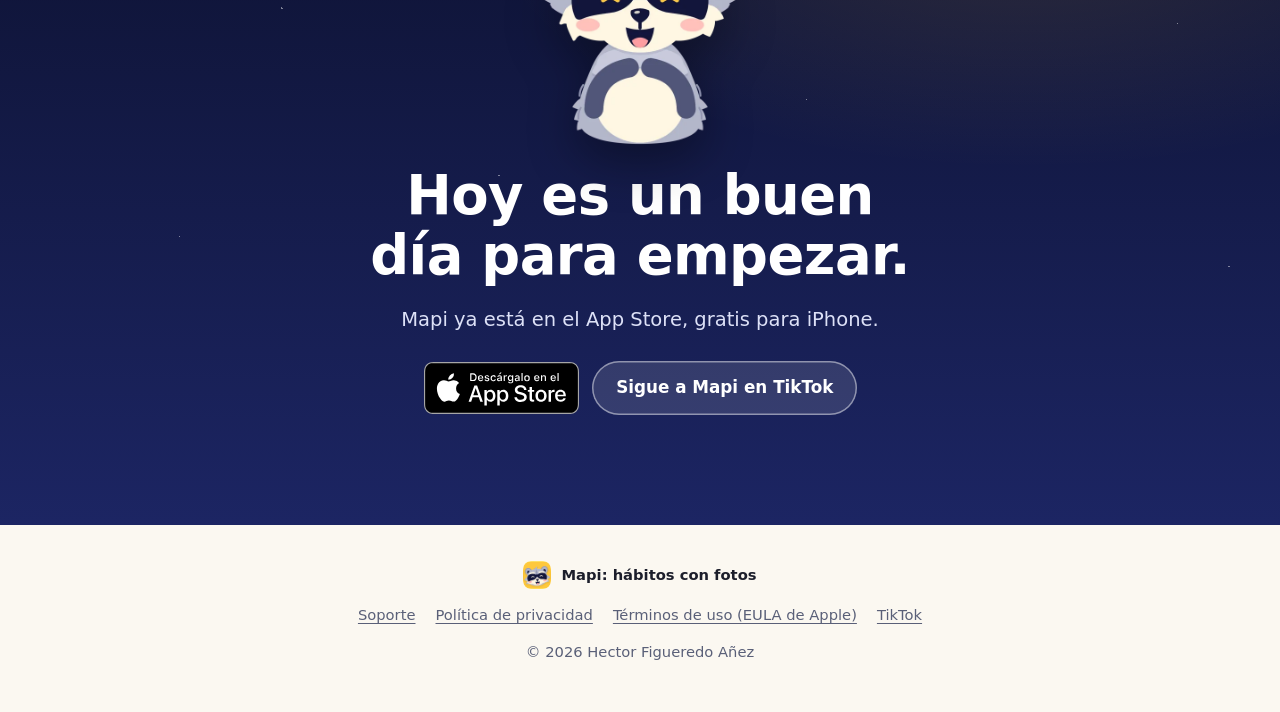
==== commit cf7cca41: "Sello oficial «Descárgalo en el App Store» en la portada y el cierre El sello de Apple en español de" ====
--- a/index.html
+++ b/index.html
@@ -51,7 +51,7 @@
           <h1>Primero cumples, <mark>luego abres.</mark></h1>
           <p class="entrada">Mapi es un mapache que te acompaña a cumplir tus tareas del día. Cumples cada una con una foto y, mientras falten, un escudo cubre las apps que tú elijas.</p>
           <div class="acciones">
-            <a class="boton boton-luna boton-tienda" href="https://apps.apple.com/app/id6831907210">Descargar en el App Store</a>
+            <a class="sello-tienda" href="https://apps.apple.com/app/id6831907210"><img src="img/descargalo-app-store.svg" alt="Descárgalo en el App Store" width="156" height="52"></a>
             <a class="boton boton-claro" href="#como-funciona">Mira cómo funciona</a>
           </div>
           <p class="nota-hero">Gratis · iPhone con iOS 26 o posterior · En español</p>
@@ -306,7 +306,7 @@
         <h2>Hoy es un buen día para empezar.</h2>
         <p class="entrada">Mapi ya está en el App Store, gratis para iPhone.</p>
         <div class="acciones acciones-centro">
-          <a class="boton boton-luna boton-tienda" href="https://apps.apple.com/app/id6831907210">Descargar en el App Store</a>
+          <a class="sello-tienda" href="https://apps.apple.com/app/id6831907210"><img src="img/descargalo-app-store.svg" alt="Descárgalo en el App Store" width="156" height="52"></a>
           <a class="boton boton-claro" href="https://www.tiktok.com/@mapihabitos" rel="noopener">Sigue a Mapi en TikTok</a>
         </div>
       </div>
--- a/portada.css
+++ b/portada.css
@@ -87,12 +87,10 @@
 .boton-claro { background: rgba(255, 255, 255, 0.12); color: #FFFFFF; box-shadow: inset 0 0 0 1.5px rgba(255, 255, 255, 0.45); }
 a.boton:hover { transform: translateY(-2px); }
 .boton-chico { min-height: 38px; padding: 0 16px; font-size: 0.92rem; box-shadow: none; }
-/* Una lunita creciente antes del texto. */
-.boton-tienda::before {
-  content: ""; width: 15px; height: 15px; border-radius: 50%;
-  box-shadow: inset 4px -2px 0 0 var(--tinta);
-  transform: rotate(-20deg);
-}
+/* El sello oficial de Apple, tal cual: sin animarlo ni cambiarle colores. El margen de 1 px más el espacio
+   entre botones (12 px) le dejan el margen libre que pide Apple: un cuarto de su alto. */
+.sello-tienda { display: inline-flex; margin: 1px; border-radius: 10px; }
+.sello-tienda img { display: block; width: auto; height: 52px; }
 .acciones { display: flex; flex-wrap: wrap; gap: 12px; margin-top: 26px; }
 .acciones-centro { justify-content: center; }
 
